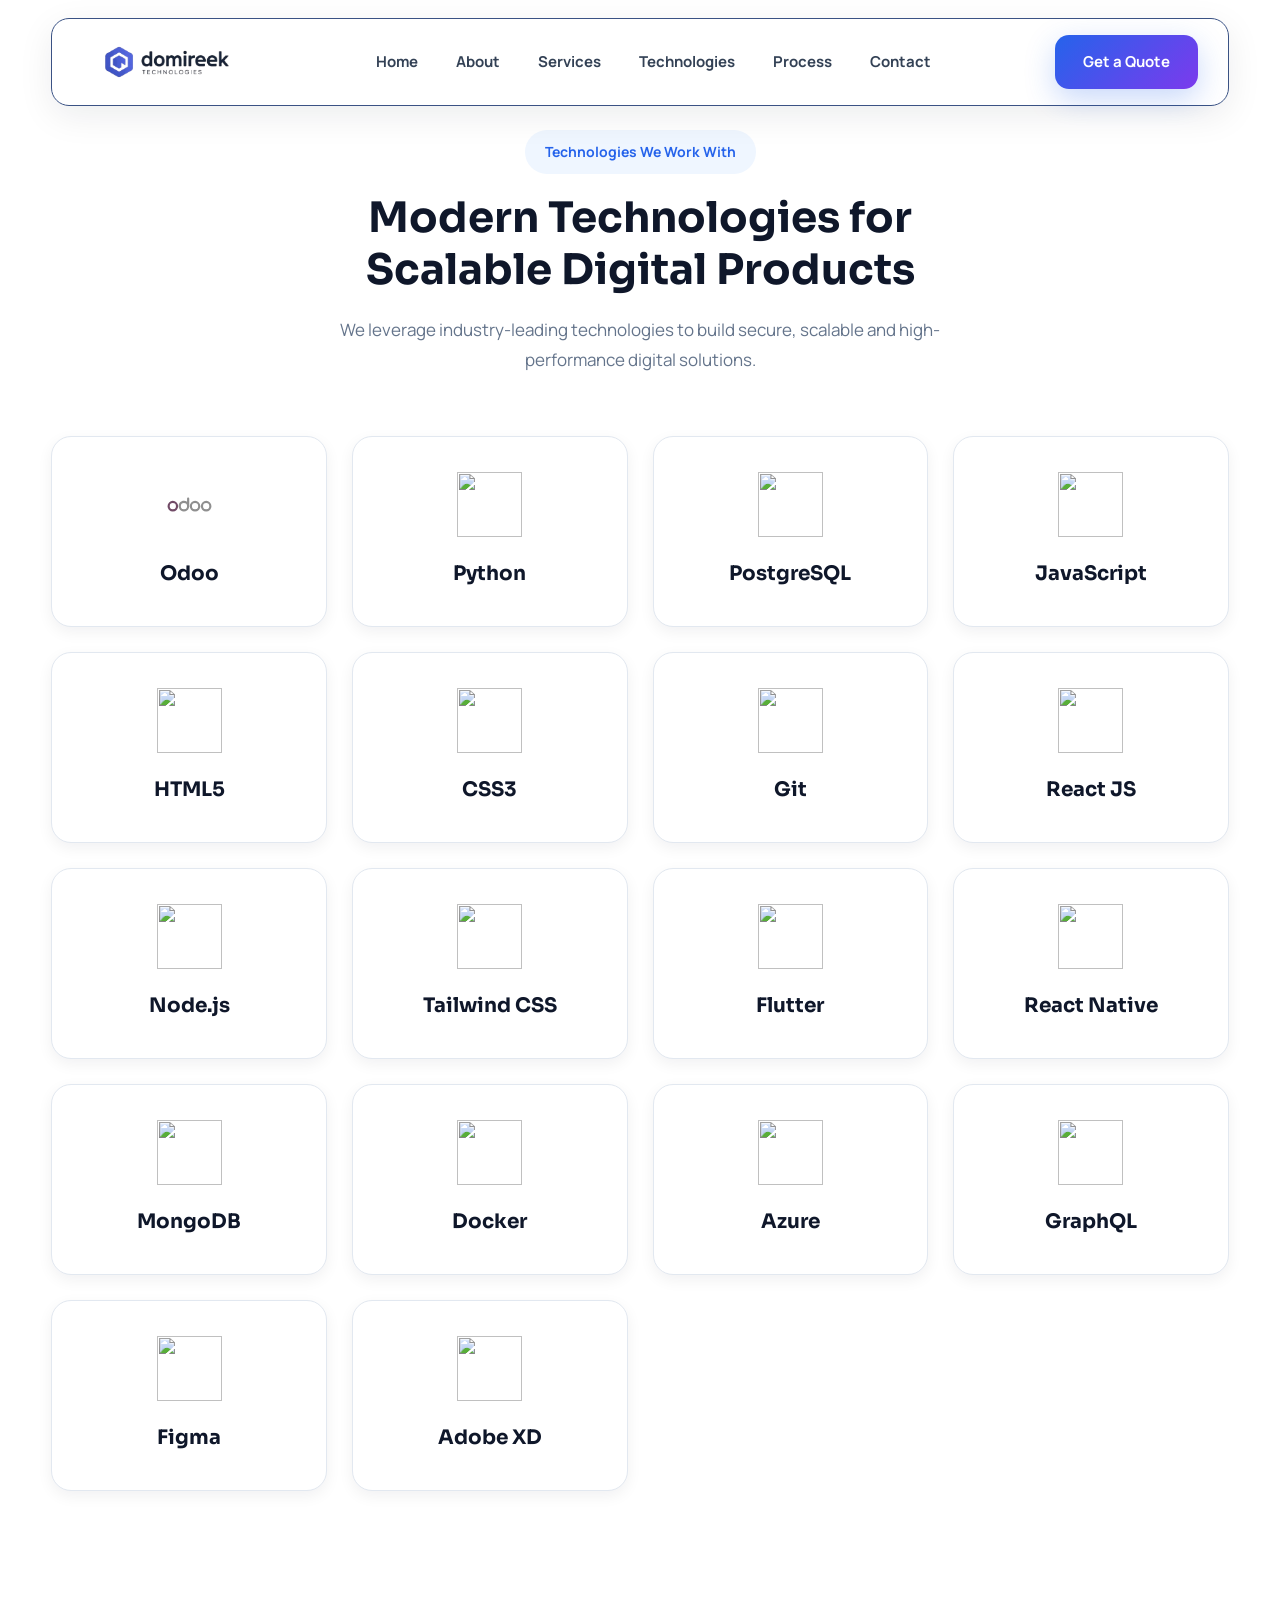
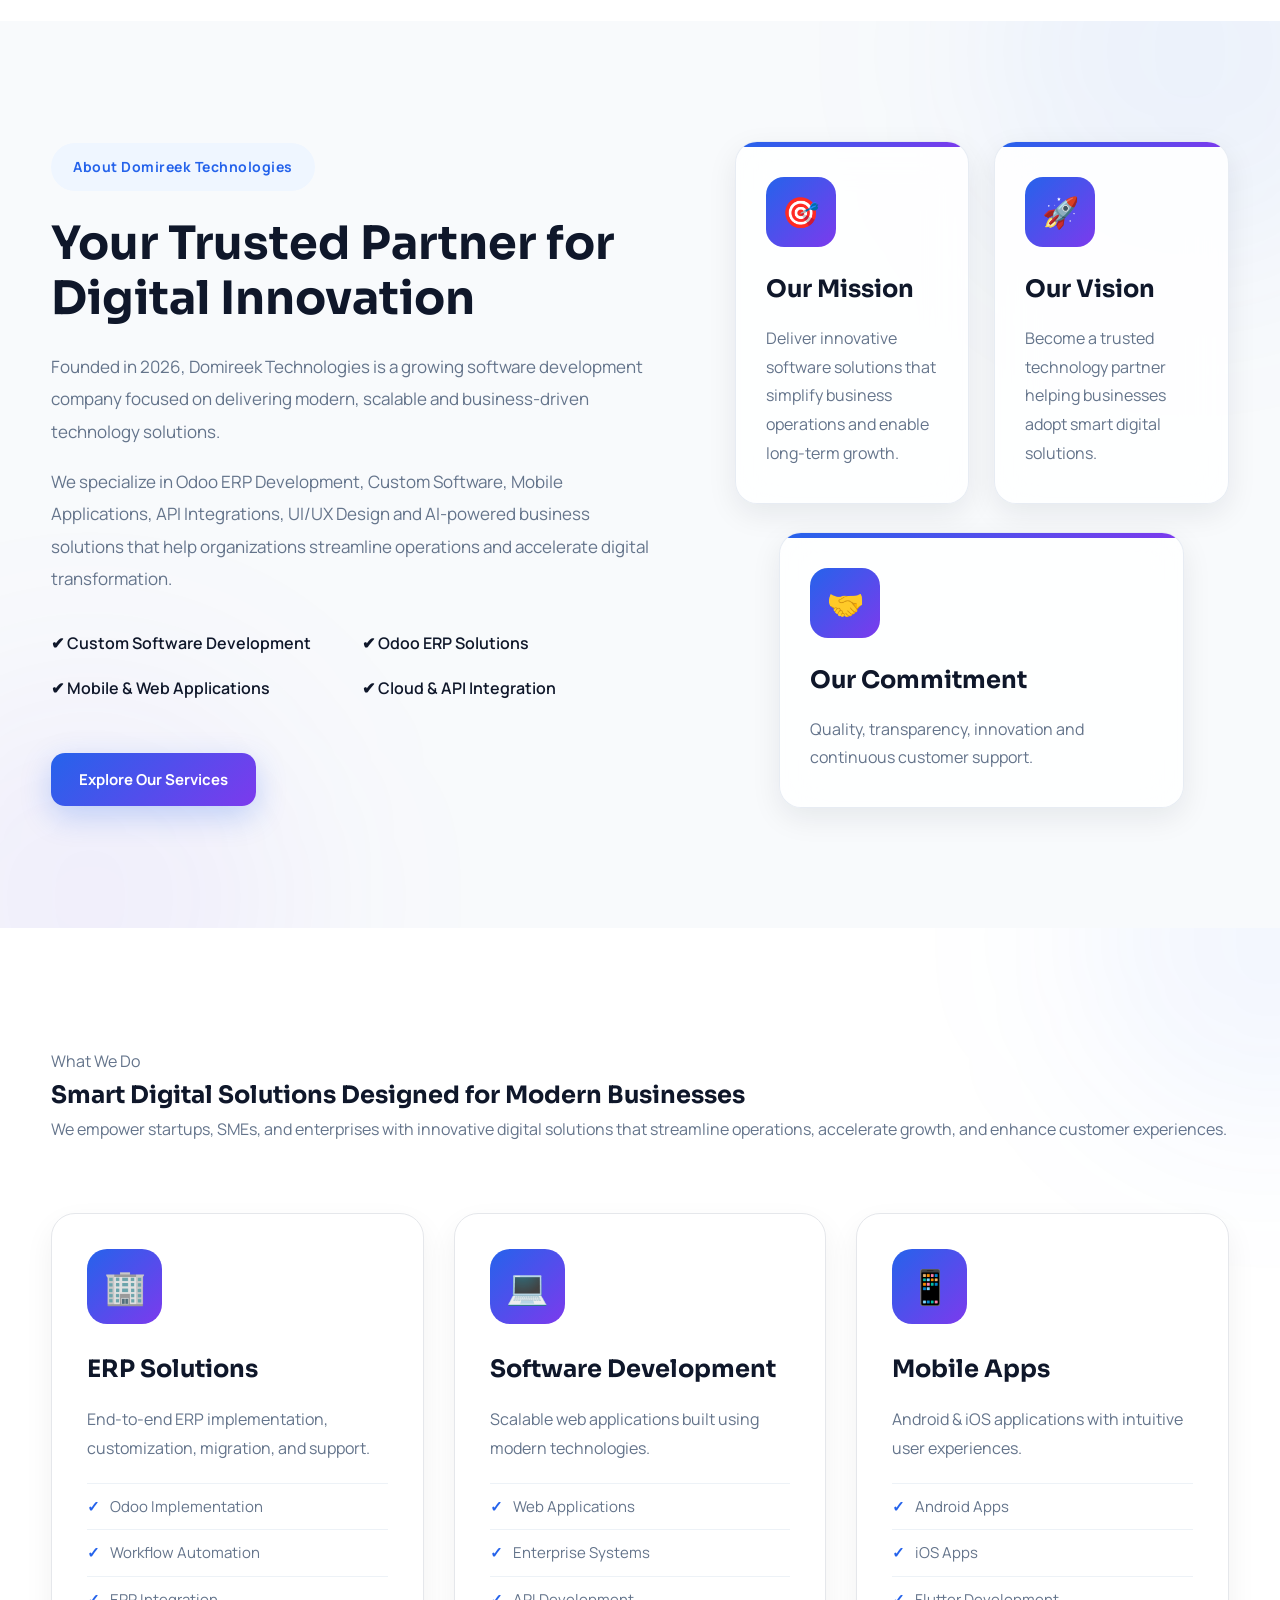
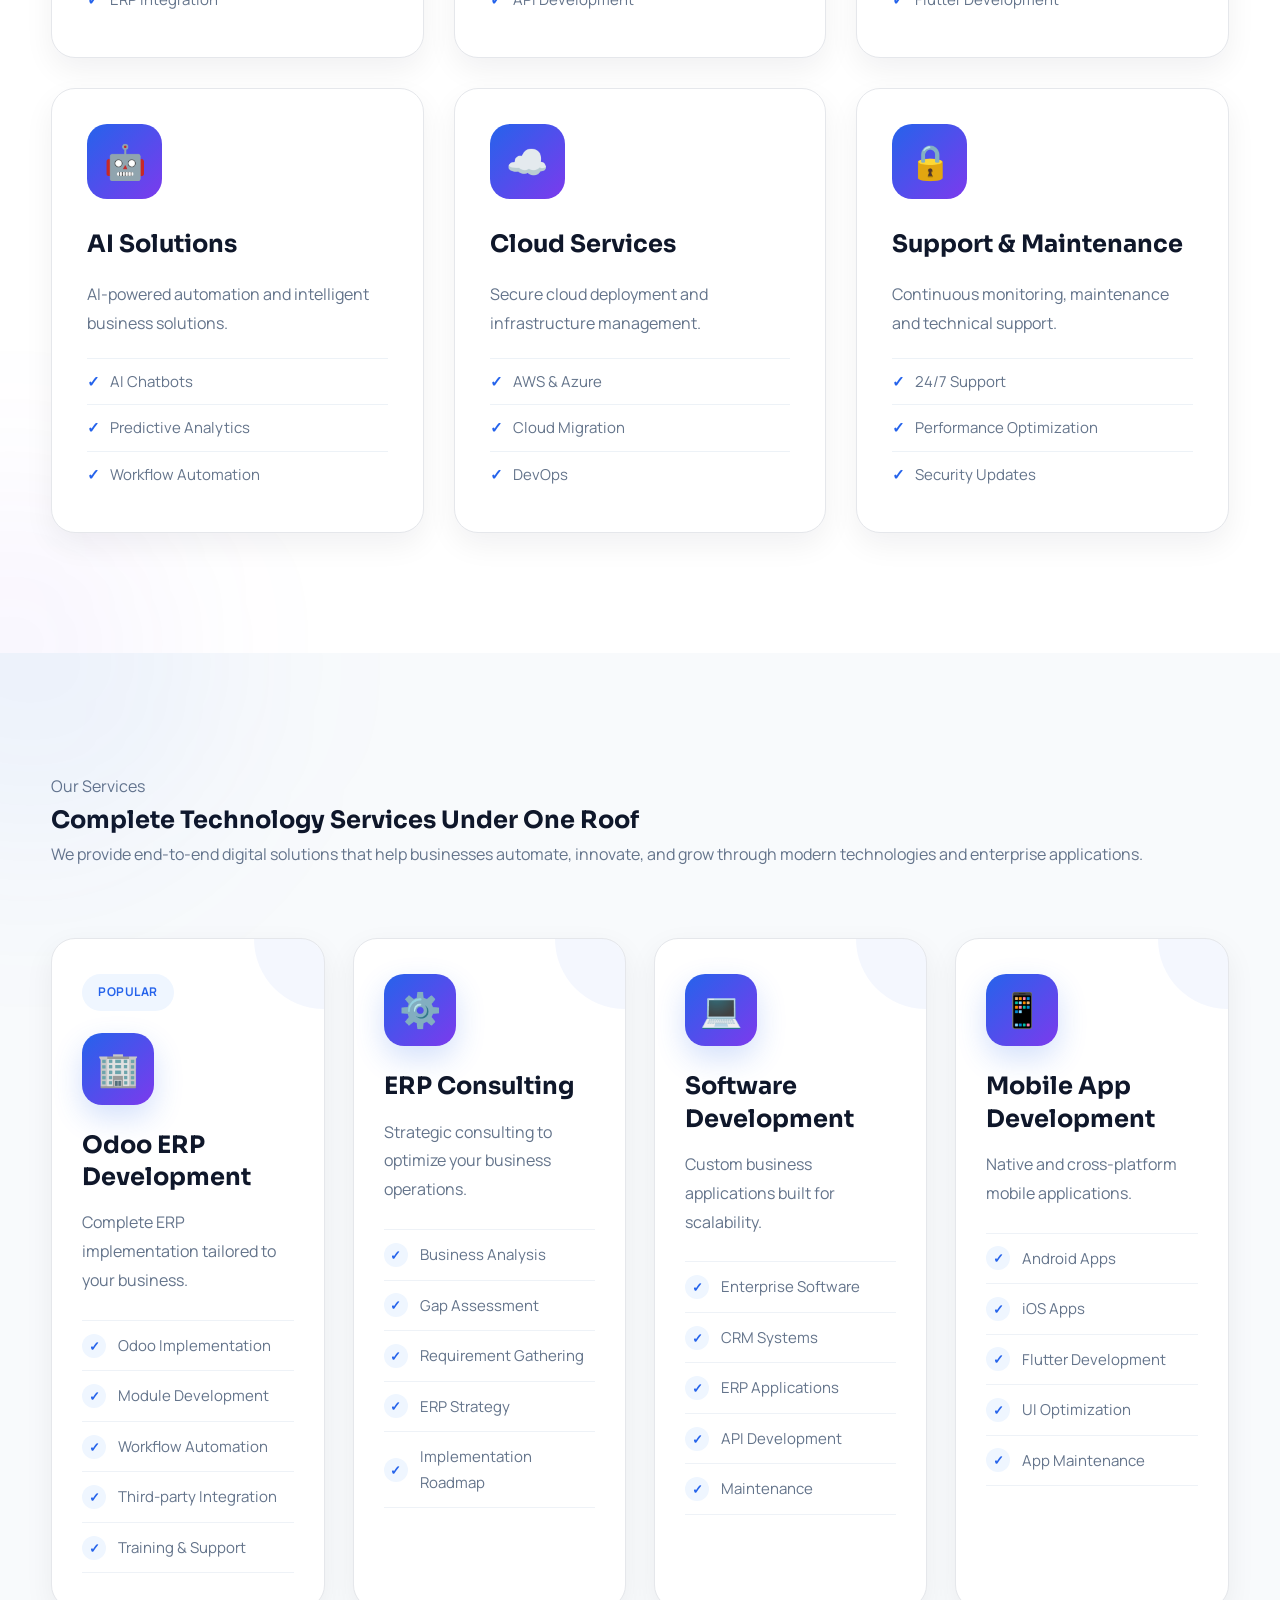
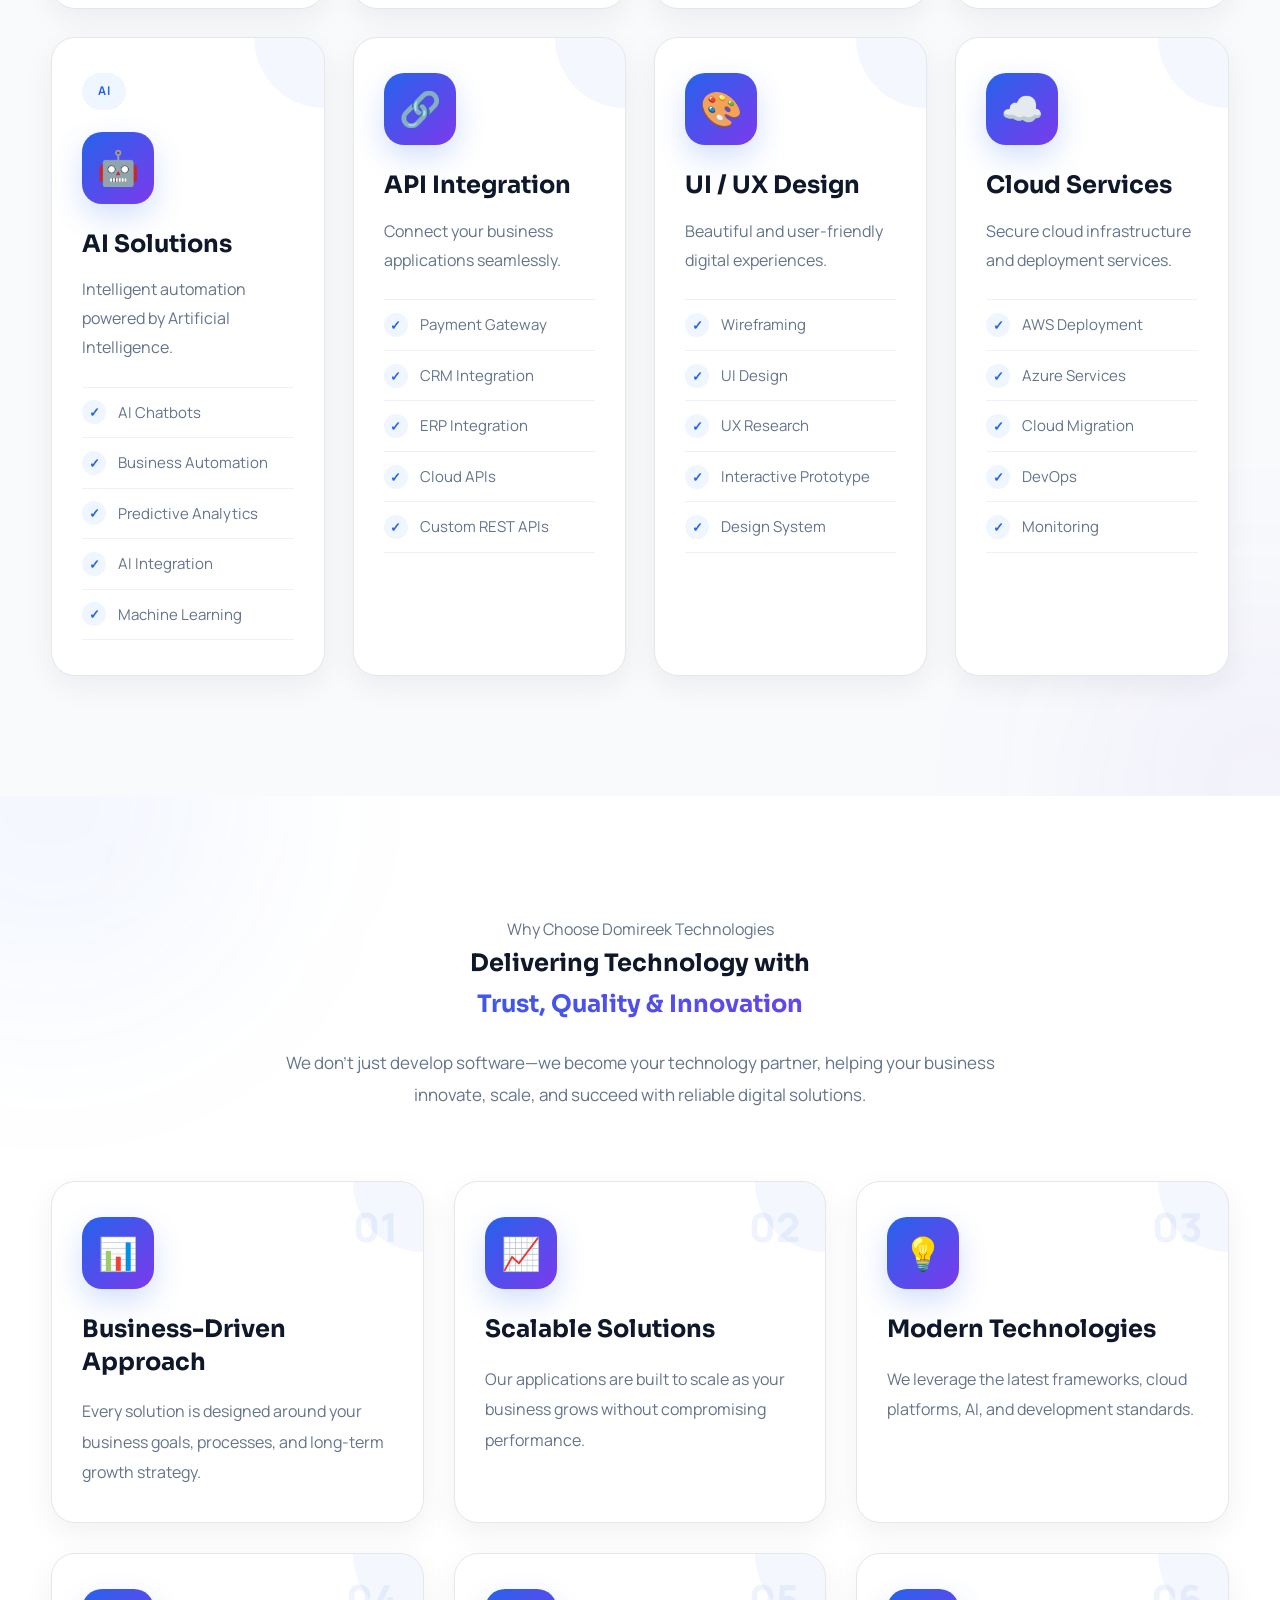
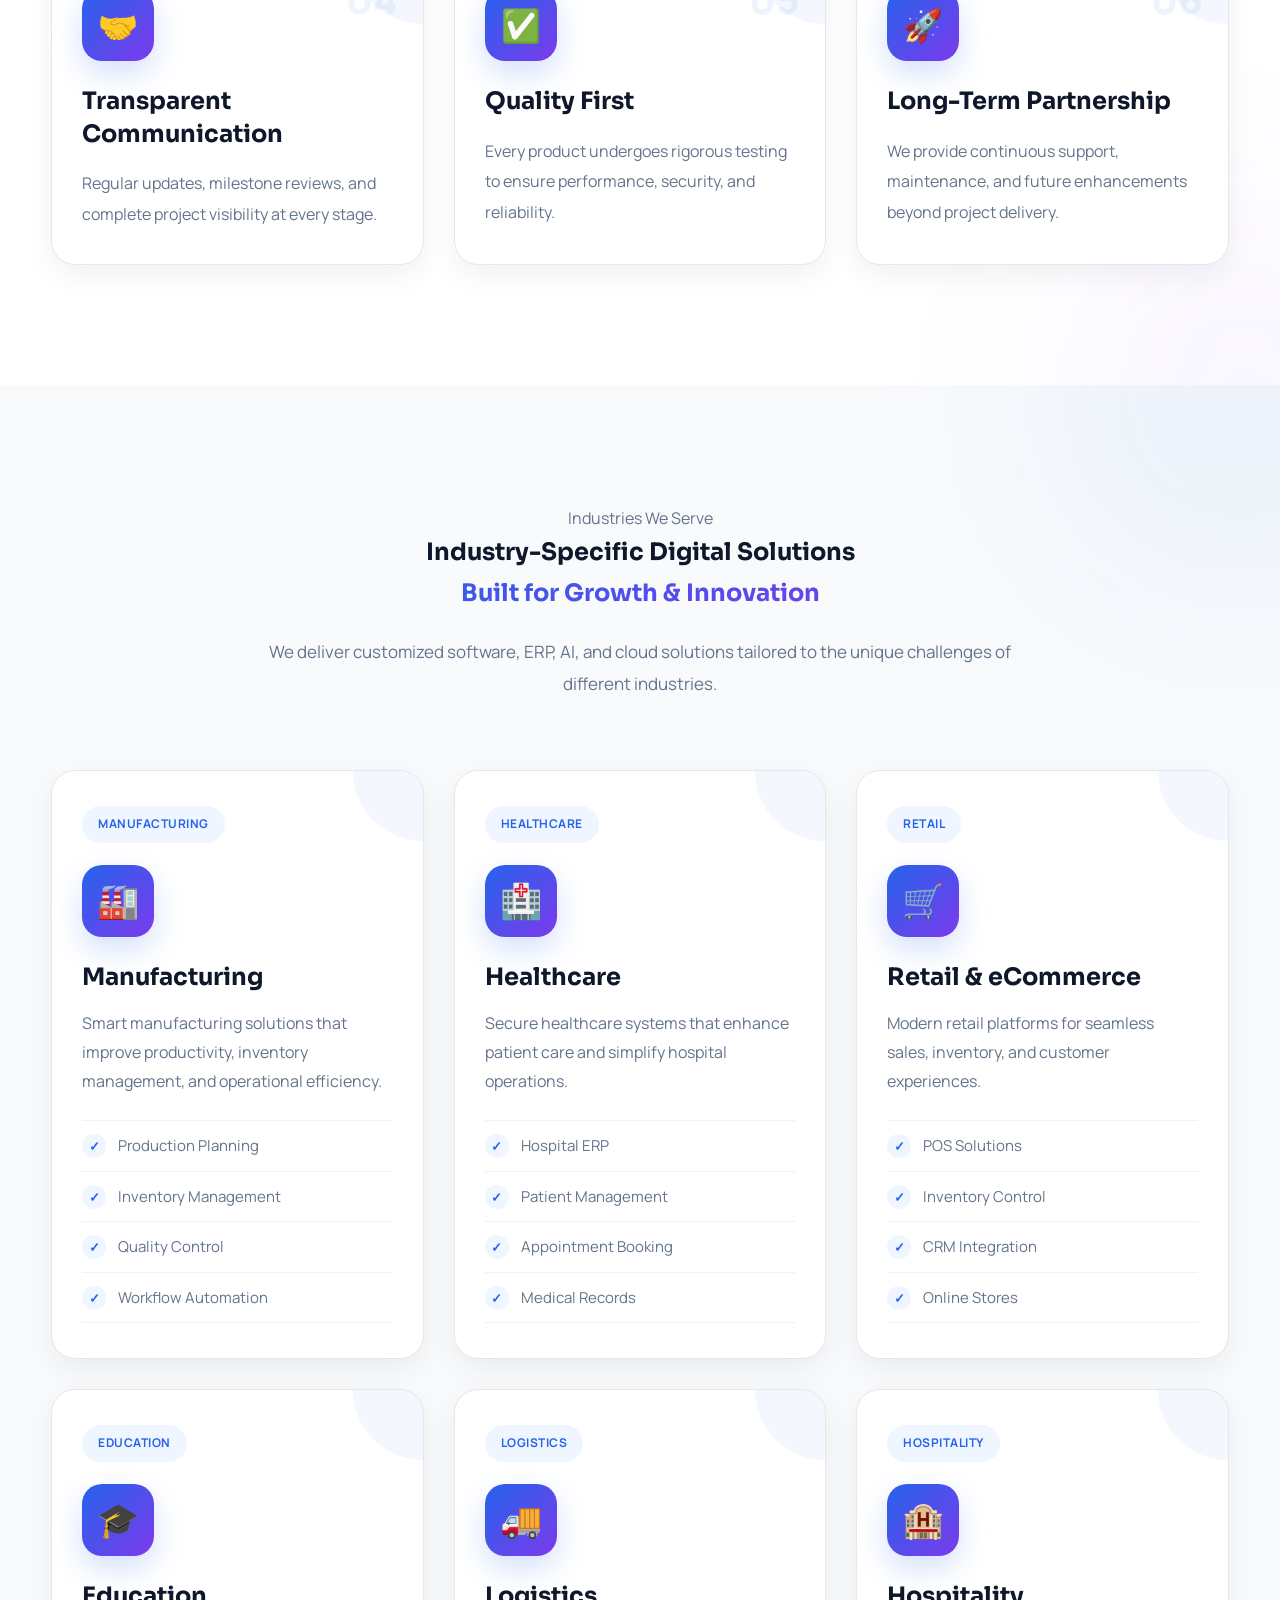
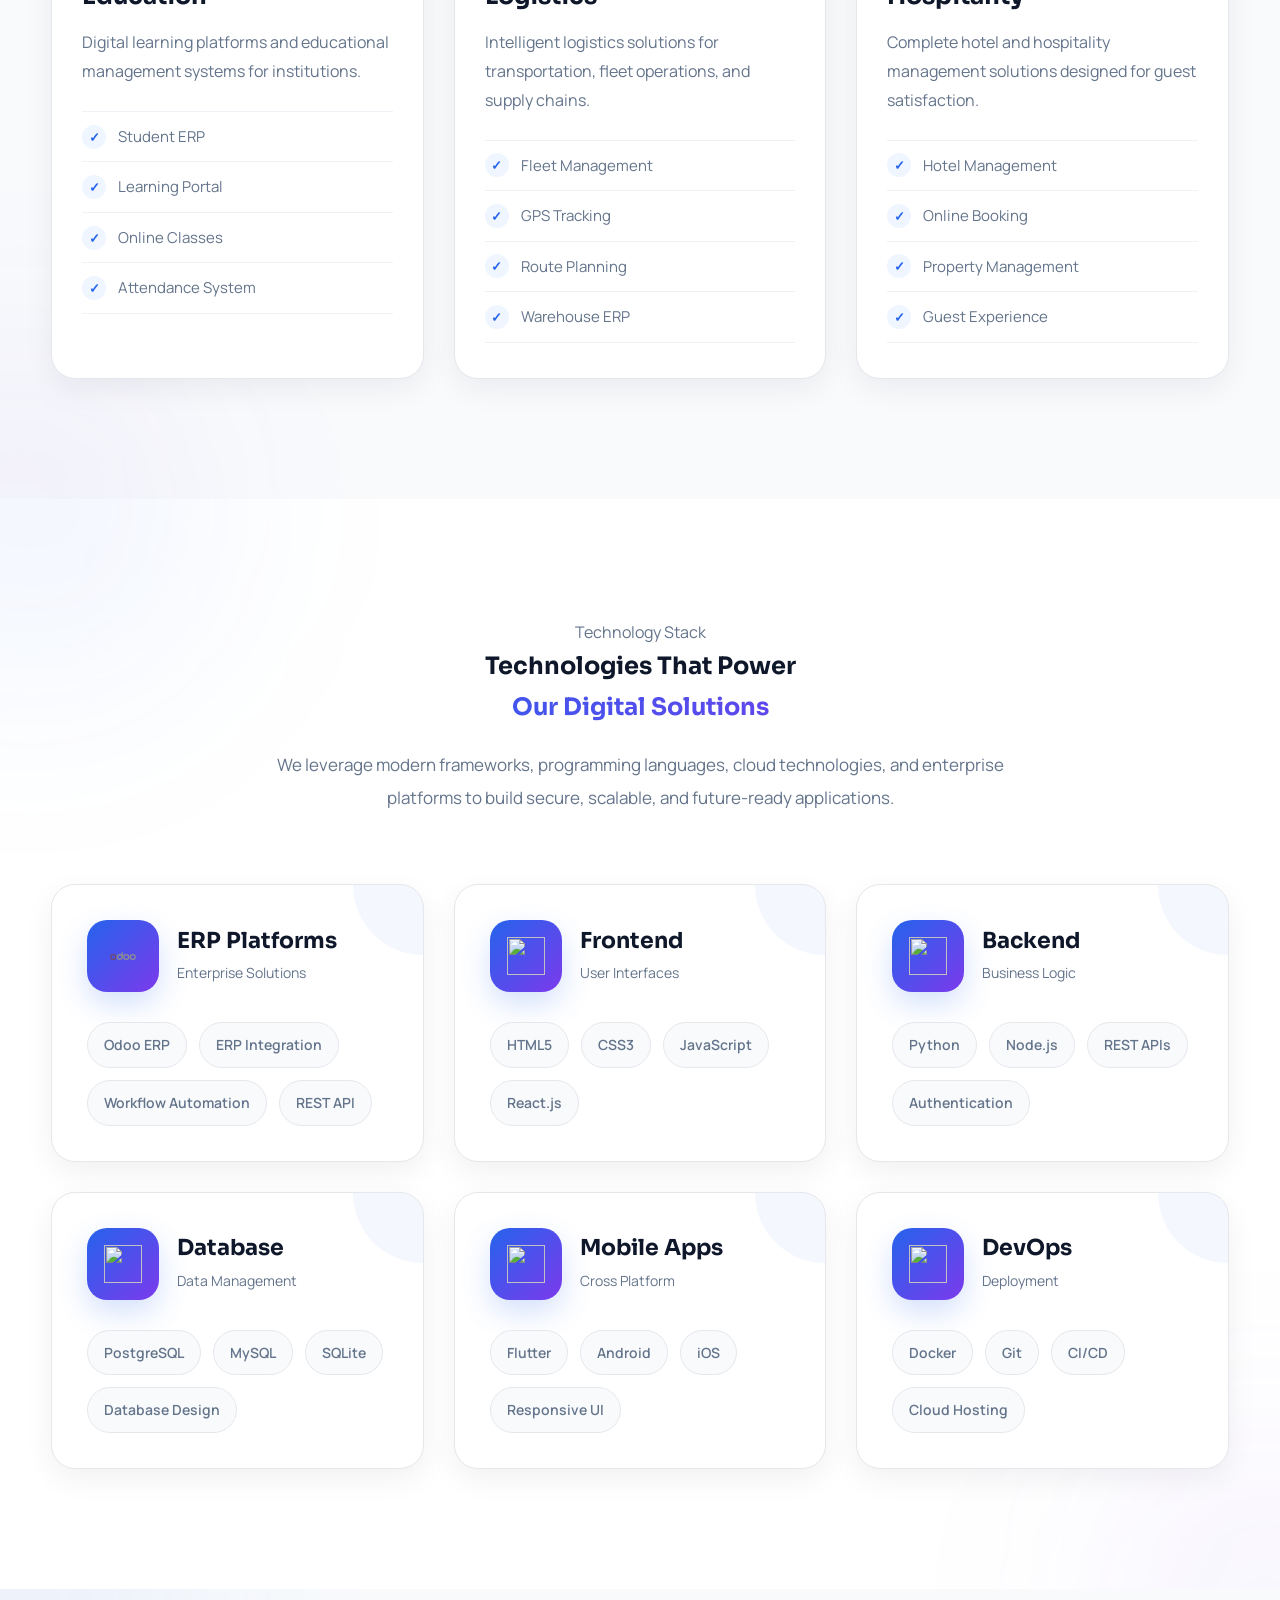
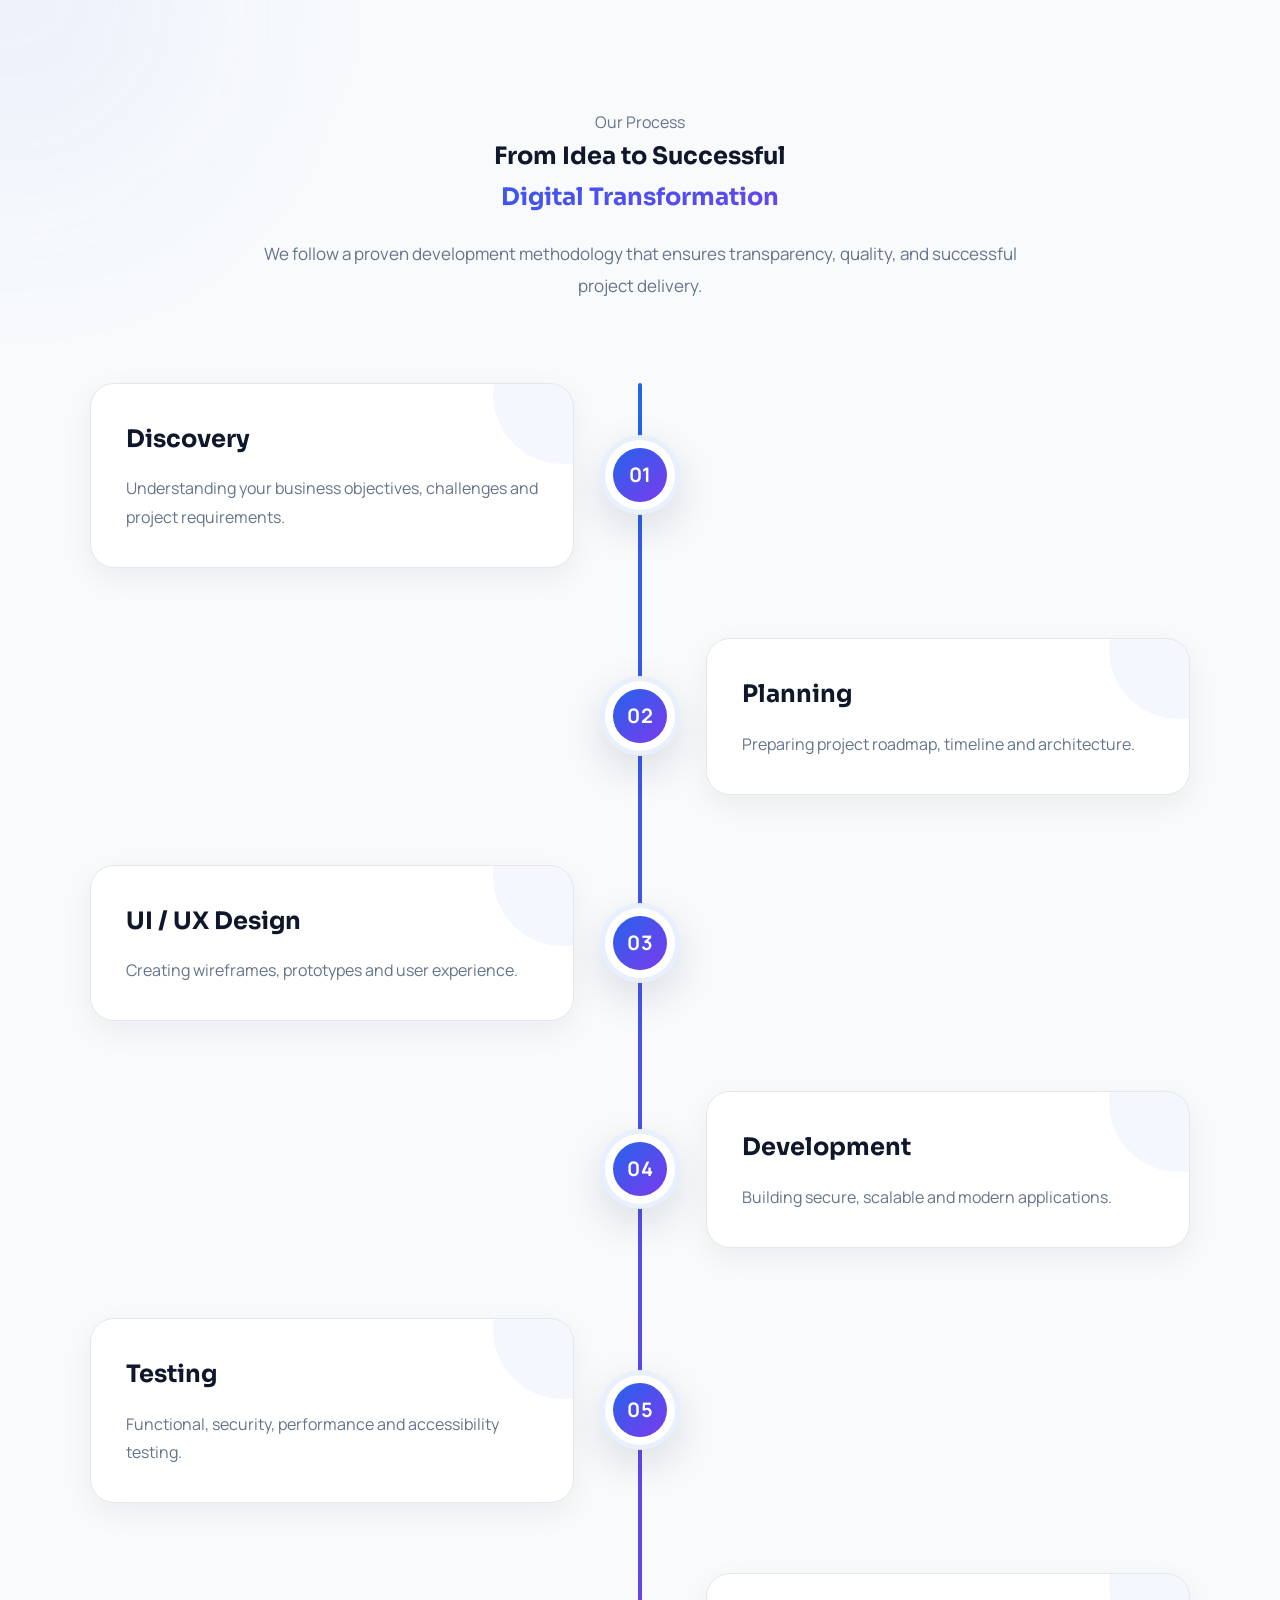
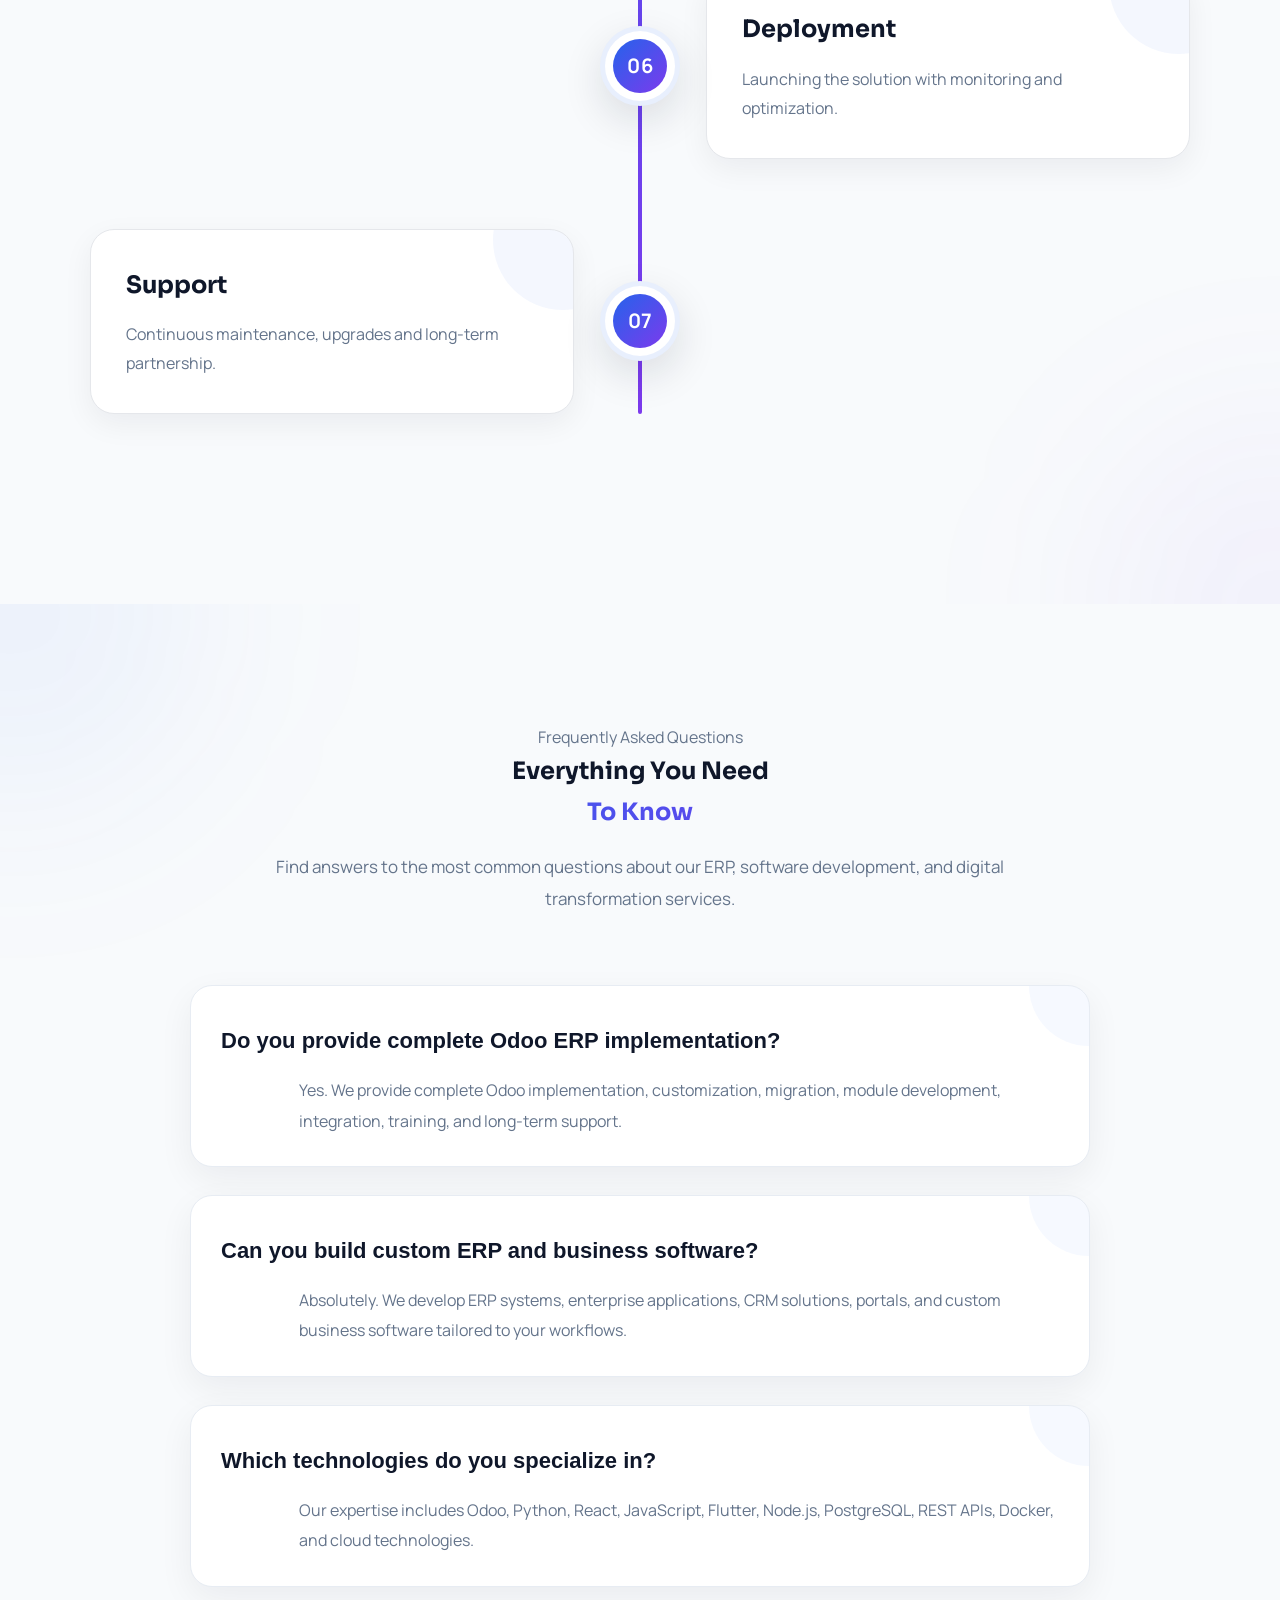
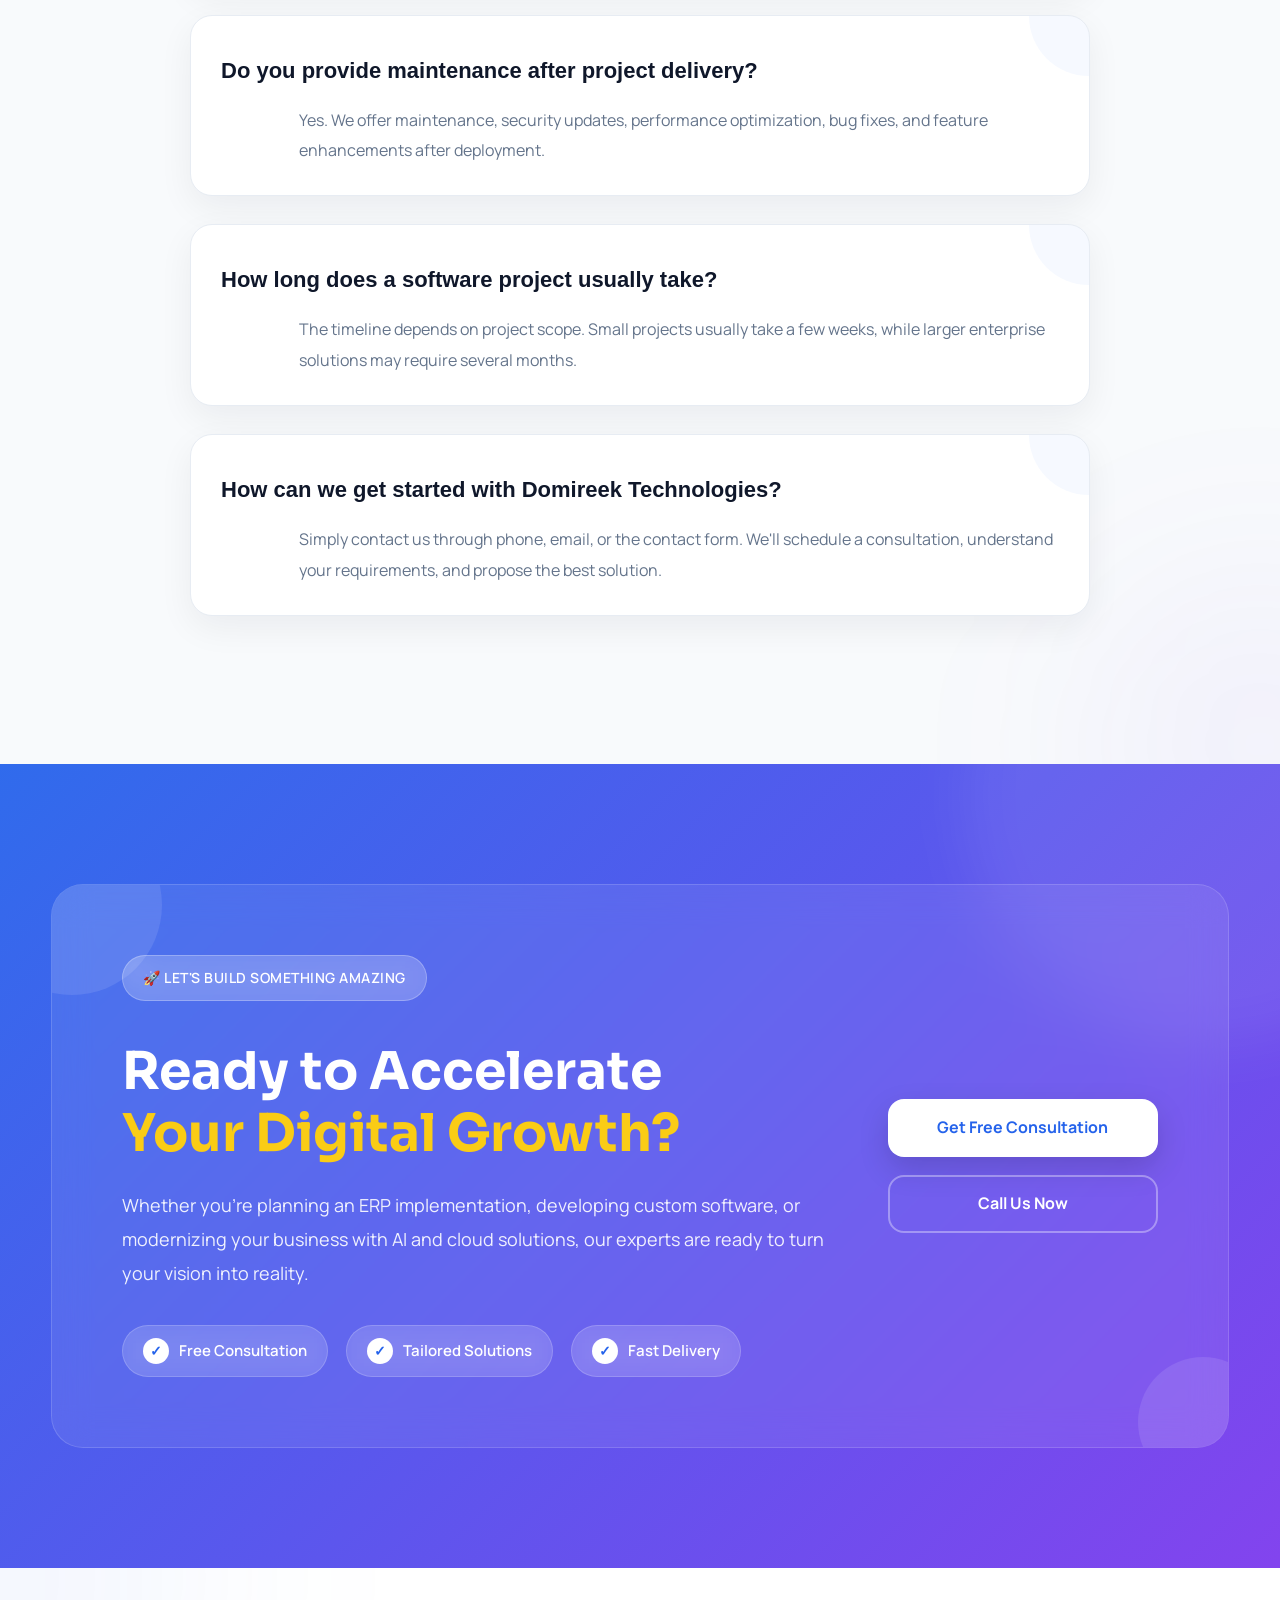
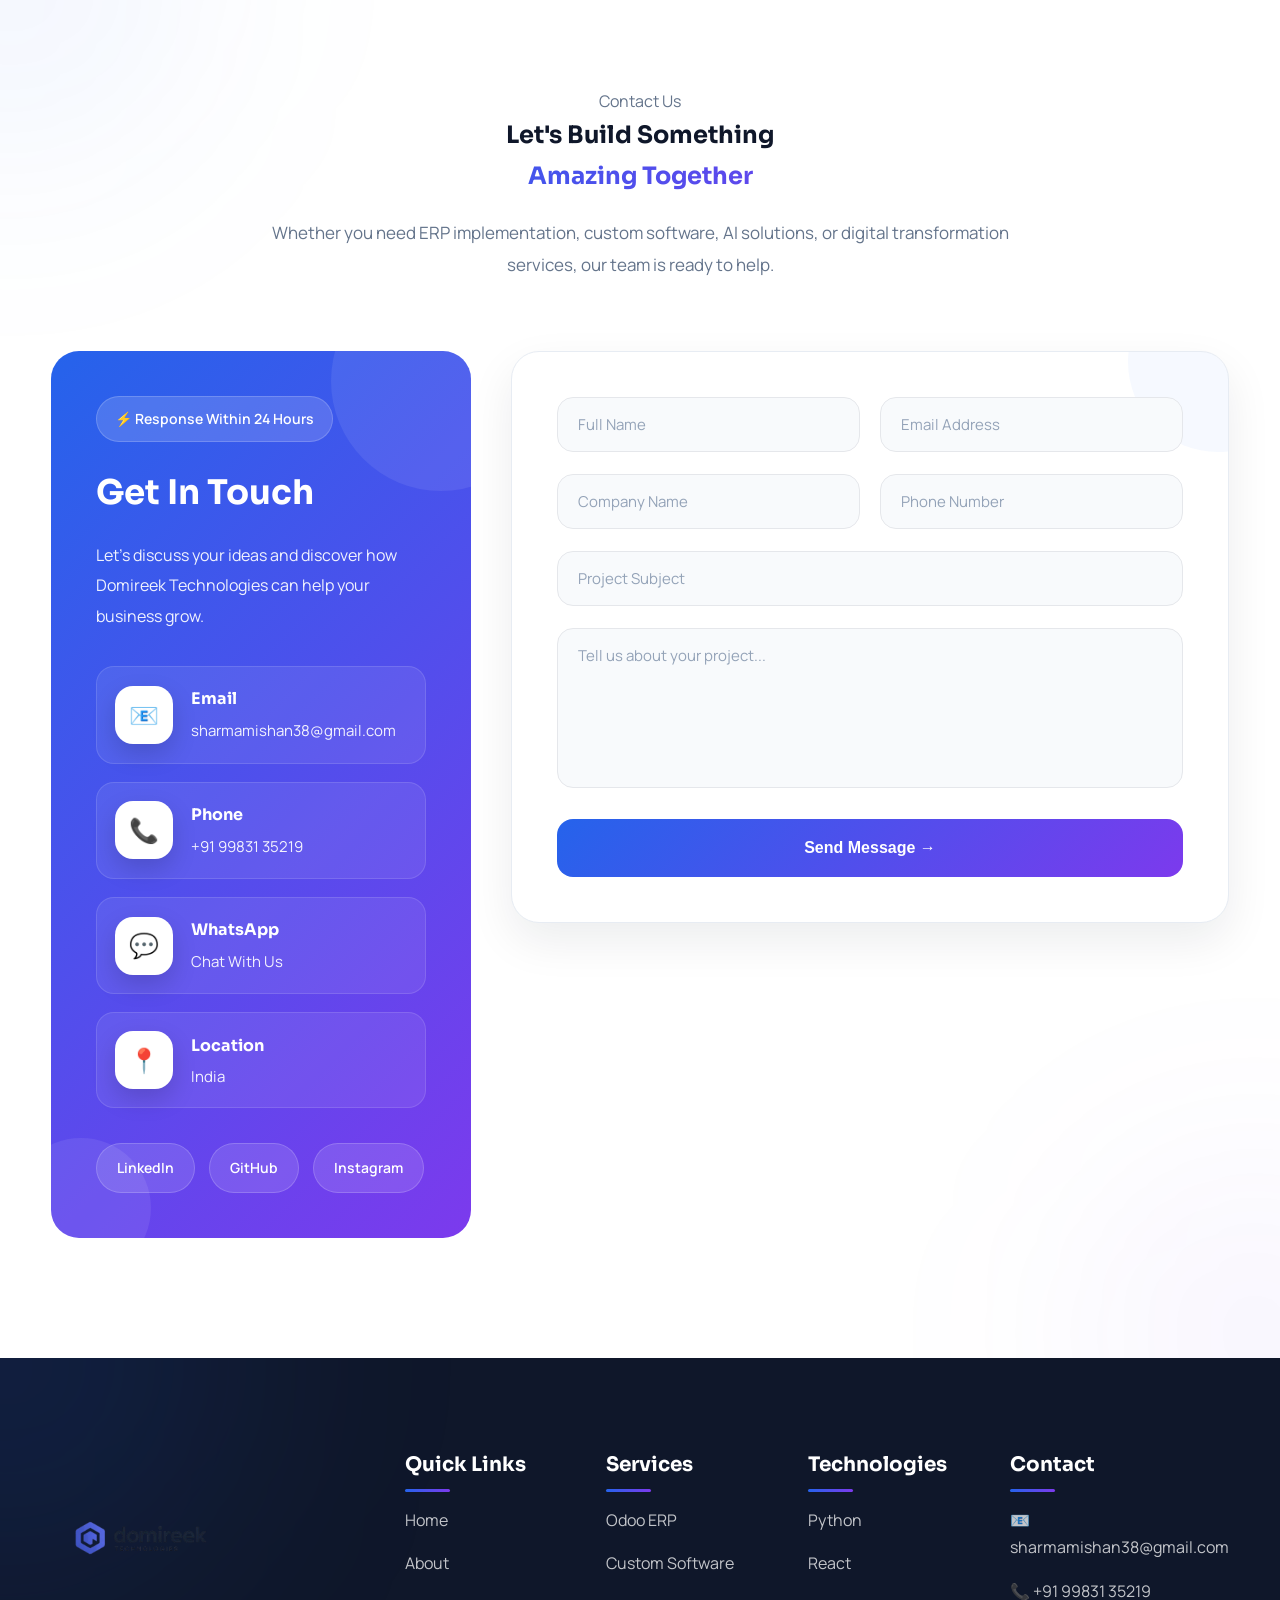
==== index.html @ 6de8148b "contact" ====
<!DOCTYPE html>
<html lang="en">

<head>
    <meta name="google-site-verification" content="Sfwz2H86d2dQ1VcdJhQ1GQUi0Bt3A1uH0pKvh_8rnxA" />
    <meta charset="UTF-8">
    <meta name="viewport" content="width=device-width, initial-scale=1.0">
    <title>Domireek Technologies | Industrial Odoo Solutions</title>
    <meta name="description"
        content="Industrial Odoo Solutions & Consulting. Expert Odoo Development by Mishan Sharma.">
    <link rel="stylesheet" href="style.css">
    <link rel="preconnect" href="https://fonts.googleapis.com">
    <link rel="preconnect" href="https://fonts.gstatic.com" crossorigin>

    <link href="https://fonts.googleapis.com/css2?family=Manrope:wght@400;500;600;700;800&family=Sora:wght@500;600;700;800&display=swap" rel="stylesheet">
    
            <link rel="stylesheet" type='text/css' href="https://cdn.jsdelivr.net/gh/devicons/devicon@latest/devicon.min.css" />
          
</head>



 <body>

    <!-- ========================= -->
    <!-- Header / Navigation -->
    <!-- ========================= -->

 <!-- =========================
        Header / Navbar
========================= -->

<header class="header">

    <div class="container">

        <nav class="navbar">

            <!-- Logo -->

            <a href="#home" class="logo">

                <img src="assets/logo.png" alt="Domireek Technologies Logo">

            </a>

            <!-- Navigation -->

            <ul class="nav-links">

                <li><a href="#home">Home</a></li>

                <li><a href="#about">About</a></li>

                <li><a href="#services">Services</a></li>

                <li><a href="#technologies">Technologies</a></li>

                <li><a href="#process">Process</a></li>

                <li><a href="#contact">Contact</a></li>

            </ul>

            <!-- Right Side -->

            <div class="nav-right">

                <a href="#contact" class="nav-btn">

                    Get a Quote

                </a>

                <!-- Mobile Menu -->

                <button class="menu-toggle" aria-label="Open Menu"  aria-expanded="false">

                    <span></span>
                    <span></span>
                    <span></span>

                </button>

            </div>

        </nav>

    </div>

</header>


    <!-- ========================= -->
    <!-- Trusted Technologies -->
    <!-- ========================= -->

  <!-- =========================
    Trusted Technologies
========================= -->

<section class="trusted-tech" id="home">

    <div class="container">

        <div class="section-heading">

            <span>Technologies We Work With</span>

            <h2>
                Modern Technologies for
                Scalable Digital Products
            </h2>

            <p>
                We leverage industry-leading technologies to build secure,
                scalable and high-performance digital solutions.
            </p>

        </div>

        <div class="tech-grid">

            <!-- Existing -->

            <div class="tech-card">
                <img src="assets/odoo_logo.svg" alt="Odoo">
                <h4>Odoo</h4>
            </div>

            <div class="tech-card">

            <img src="https://cdn.jsdelivr.net/gh/devicons/devicon@latest/icons/python/python-original.svg" />
                          <h4>Python</h4>
            </div>

            <div class="tech-card">

            <img src="https://cdn.jsdelivr.net/gh/devicons/devicon@latest/icons/postgresql/postgresql-original.svg" />
                          <h4>PostgreSQL</h4>
            </div>

            <div class="tech-card">

            <img src="https://cdn.jsdelivr.net/gh/devicons/devicon@latest/icons/javascript/javascript-original.svg" />
                          <h4>JavaScript</h4>
            </div>

            <div class="tech-card">
          
            <img src="https://cdn.jsdelivr.net/gh/devicons/devicon@latest/icons/html5/html5-plain-wordmark.svg" />
          
                <h4>HTML5</h4>
            </div>

            <div class="tech-card">

            <img src="https://cdn.jsdelivr.net/gh/devicons/devicon@latest/icons/css3/css3-plain-wordmark.svg" />
                          <h4>CSS3</h4>
            </div>


            <div class="tech-card">

            <img src="https://cdn.jsdelivr.net/gh/devicons/devicon@latest/icons/git/git-original.svg" />
                          <h4>Git</h4>
            </div>

            <!-- New -->

            <div class="tech-card">

            <img src="https://cdn.jsdelivr.net/gh/devicons/devicon@latest/icons/react/react-original.svg" />
                          <h4>React JS</h4>
            </div>

            <div class="tech-card">

            <img src="https://cdn.jsdelivr.net/gh/devicons/devicon@latest/icons/nodejs/nodejs-plain-wordmark.svg" />
                          <h4>Node.js</h4>
            </div>

            <div class="tech-card">

            <img src="https://cdn.jsdelivr.net/gh/devicons/devicon@latest/icons/tailwindcss/tailwindcss-original.svg" />
                          <h4>Tailwind CSS</h4>
            </div>

            <div class="tech-card">

            <img src="https://cdn.jsdelivr.net/gh/devicons/devicon@latest/icons/flutter/flutter-original.svg" />
                          <h4>Flutter</h4>
            </div>

            <div class="tech-card">

            <img src="https://cdn.jsdelivr.net/gh/devicons/devicon@latest/icons/reactnative/reactnative-original-wordmark.svg" />
                          <h4>React Native</h4>
            </div>

            <div class="tech-card">

            <img src="https://cdn.jsdelivr.net/gh/devicons/devicon@latest/icons/mongodb/mongodb-plain-wordmark.svg" />
                          <h4>MongoDB</h4>
            </div>

            <div class="tech-card">

            <img src="https://cdn.jsdelivr.net/gh/devicons/devicon@latest/icons/docker/docker-original.svg" />
                          <h4>Docker</h4>
            </div>

            <div class="tech-card">

            <img src="https://cdn.jsdelivr.net/gh/devicons/devicon@latest/icons/azure/azure-original-wordmark.svg" />
                          <h4>Azure</h4>
            </div>

           

            <div class="tech-card">

            <img src="https://cdn.jsdelivr.net/gh/devicons/devicon@latest/icons/graphql/graphql-plain.svg" />
                          <h4>GraphQL</h4>
            </div>

         

            <div class="tech-card">

            <img src="https://cdn.jsdelivr.net/gh/devicons/devicon@latest/icons/figma/figma-original.svg" />
                          <h4>Figma</h4>
            </div>

            <div class="tech-card">

            <img src="https://cdn.jsdelivr.net/gh/devicons/devicon@latest/icons/xd/xd-original.svg" />
                          <h4>Adobe XD</h4>
            </div>

        </div>

    </div>

</section>


    <!-- ========================= -->
    <!-- About -->
    <!-- ========================= -->

   <!-- =========================
        About Section
========================= -->

<section class="about" id="about">

    <div class="container about-container">

        <!-- Left -->

        <div class="about-left">

            <span class="section-tag">
                About Domireek Technologies
            </span>

            <h2>
                Your Trusted Partner for
                Digital Innovation
            </h2>

            <p>
                Founded in 2026, Domireek Technologies is a growing software
                development company focused on delivering modern, scalable
                and business-driven technology solutions.
            </p>

            <p>
                We specialize in Odoo ERP Development, Custom Software,
                Mobile Applications, API Integrations, UI/UX Design and
                AI-powered business solutions that help organizations
                streamline operations and accelerate digital transformation.
            </p>

            <ul class="about-list">

                <li>✔ Custom Software Development</li>

                <li>✔ Odoo ERP Solutions</li>

                <li>✔ Mobile & Web Applications</li>

                <li>✔ Cloud & API Integration</li>

            </ul>

            <a href="#services" class="about-btn">

                Explore Our Services

            </a>

        </div>

        <!-- Right -->

        <div class="about-right">

    <div class="top-cards">

        <div class="info-card">

            <div class="info-icon">🎯</div>

            <h3>Our Mission</h3>

            <p>
                Deliver innovative software solutions that simplify
                business operations and enable long-term growth.
            </p>

        </div>

        <div class="info-card">

            <div class="info-icon">🚀</div>

            <h3>Our Vision</h3>

            <p>
                Become a trusted technology partner helping businesses
                adopt smart digital solutions.
            </p>

        </div>

    </div>

    <div class="bottom-card">

        <div class="info-card">

            <div class="info-icon">🤝</div>

            <h3>Our Commitment</h3>

            <p>
                Quality, transparency, innovation and continuous
                customer support.
            </p>

        </div>

    </div>

</div>

    </div>

</section>
<!-- ======================================== -->
<!-- What We Do -->
<!-- ======================================== -->

<section class="what-we-do">

    <div class="container">

        <div class="section-header">

            <span class="section-subtitle">
                What We Do
            </span>

            <h2>
                Smart Digital Solutions
                <span>Designed for Modern Businesses</span>
            </h2>

            <p>
                We empower startups, SMEs, and enterprises with innovative
                digital solutions that streamline operations, accelerate growth,
                and enhance customer experiences.
            </p>

        </div>

        <div class="what-grid">

            <div class="what-card">

                <div class="card-icon">
                    🏢
                </div>

                <h3>ERP Solutions</h3>

                <p>
                    End-to-end ERP implementation, customization,
                    migration, and support.
                </p>

                <ul>
                    <li>Odoo Implementation</li>
                    <li>Workflow Automation</li>
                    <li>ERP Integration</li>
                </ul>

            </div>

            <div class="what-card">

                <div class="card-icon">
                    💻
                </div>

                <h3>Software Development</h3>

                <p>
                    Scalable web applications built using modern
                    technologies.
                </p>

                <ul>
                    <li>Web Applications</li>
                    <li>Enterprise Systems</li>
                    <li>API Development</li>
                </ul>

            </div>

            <div class="what-card">

                <div class="card-icon">
                    📱
                </div>

                <h3>Mobile Apps</h3>

                <p>
                    Android & iOS applications with intuitive
                    user experiences.
                </p>

                <ul>
                    <li>Android Apps</li>
                    <li>iOS Apps</li>
                    <li>Flutter Development</li>
                </ul>

            </div>

            <div class="what-card">

                <div class="card-icon">
                    🤖
                </div>

                <h3>AI Solutions</h3>

                <p>
                    AI-powered automation and intelligent
                    business solutions.
                </p>

                <ul>
                    <li>AI Chatbots</li>
                    <li>Predictive Analytics</li>
                    <li>Workflow Automation</li>
                </ul>

            </div>

            <div class="what-card">

                <div class="card-icon">
                    ☁️
                </div>

                <h3>Cloud Services</h3>

                <p>
                    Secure cloud deployment and infrastructure
                    management.
                </p>

                <ul>
                    <li>AWS & Azure</li>
                    <li>Cloud Migration</li>
                    <li>DevOps</li>
                </ul>

            </div>

            <div class="what-card">

                <div class="card-icon">
                    🔒
                </div>

                <h3>Support & Maintenance</h3>

                <p>
                    Continuous monitoring, maintenance and
                    technical support.
                </p>

                <ul>
                    <li>24/7 Support</li>
                    <li>Performance Optimization</li>
                    <li>Security Updates</li>
                </ul>

            </div>

        </div>

    </div>

</section>



<!-- ======================================== -->
<!-- Our Services -->
<!-- ======================================== -->

<section class="services" id="services">

    <div class="container">

        <div class="section-header">

            <span class="section-subtitle">
                Our Services
            </span>

            <h2>
                Complete Technology Services
                <span>Under One Roof</span>
            </h2>

            <p>
                We provide end-to-end digital solutions that help businesses automate,
                innovate, and grow through modern technologies and enterprise applications.
            </p>

        </div>

        <div class="services-grid">

            <!-- 1 -->

            <div class="service-card">

                <span class="service-badge">Popular</span>

                <div class="service-icon">🏢</div>

                <h3>Odoo ERP Development</h3>

                <p>
                    Complete ERP implementation tailored to your business.
                </p>

                <ul>
                    <li>Odoo Implementation</li>
                    <li>Module Development</li>
                    <li>Workflow Automation</li>
                    <li>Third-party Integration</li>
                    <li>Training & Support</li>
                </ul>

            </div>

            <!-- 2 -->

            <div class="service-card">

                <div class="service-icon">⚙️</div>

                <h3>ERP Consulting</h3>

                <p>
                    Strategic consulting to optimize your business operations.
                </p>

                <ul>
                    <li>Business Analysis</li>
                    <li>Gap Assessment</li>
                    <li>Requirement Gathering</li>
                    <li>ERP Strategy</li>
                    <li>Implementation Roadmap</li>
                </ul>

            </div>

            <!-- 3 -->

            <div class="service-card">

                <div class="service-icon">💻</div>

                <h3>Software Development</h3>

                <p>
                    Custom business applications built for scalability.
                </p>

                <ul>
                    <li>Enterprise Software</li>
                    <li>CRM Systems</li>
                    <li>ERP Applications</li>
                    <li>API Development</li>
                    <li>Maintenance</li>
                </ul>

            </div>

            <!-- 4 -->

            <div class="service-card">

                <div class="service-icon">📱</div>

                <h3>Mobile App Development</h3>

                <p>
                    Native and cross-platform mobile applications.
                </p>

                <ul>
                    <li>Android Apps</li>
                    <li>iOS Apps</li>
                    <li>Flutter Development</li>
                    <li>UI Optimization</li>
                    <li>App Maintenance</li>
                </ul>

            </div>

            <!-- 5 -->

            <div class="service-card">

                <span class="service-badge">AI</span>

                <div class="service-icon">🤖</div>

                <h3>AI Solutions</h3>

                <p>
                    Intelligent automation powered by Artificial Intelligence.
                </p>

                <ul>
                    <li>AI Chatbots</li>
                    <li>Business Automation</li>
                    <li>Predictive Analytics</li>
                    <li>AI Integration</li>
                    <li>Machine Learning</li>
                </ul>

            </div>

            <!-- 6 -->

            <div class="service-card">

                <div class="service-icon">🔗</div>

                <h3>API Integration</h3>

                <p>
                    Connect your business applications seamlessly.
                </p>

                <ul>
                    <li>Payment Gateway</li>
                    <li>CRM Integration</li>
                    <li>ERP Integration</li>
                    <li>Cloud APIs</li>
                    <li>Custom REST APIs</li>
                </ul>

            </div>

            <!-- 7 -->

            <div class="service-card">

                <div class="service-icon">🎨</div>

                <h3>UI / UX Design</h3>

                <p>
                    Beautiful and user-friendly digital experiences.
                </p>

                <ul>
                    <li>Wireframing</li>
                    <li>UI Design</li>
                    <li>UX Research</li>
                    <li>Interactive Prototype</li>
                    <li>Design System</li>
                </ul>

            </div>

            <!-- 8 -->

            <div class="service-card">

                <div class="service-icon">☁️</div>

                <h3>Cloud Services</h3>

                <p>
                    Secure cloud infrastructure and deployment services.
                </p>

                <ul>
                    <li>AWS Deployment</li>
                    <li>Azure Services</li>
                    <li>Cloud Migration</li>
                    <li>DevOps</li>
                    <li>Monitoring</li>
                </ul>

            </div>

        </div>

    </div>

</section>



<!-- ======================================== -->
<!-- Why Choose Us -->
<!-- ======================================== -->

<section class="why-us" id="why-us">

    <div class="container">

        <div class="section-header">

            <span class="section-subtitle">
                Why Choose Domireek Technologies
            </span>

            <h2>
                Delivering Technology with
                <span>Trust, Quality & Innovation</span>
            </h2>

            <p>
                We don't just develop software—we become your technology partner,
                helping your business innovate, scale, and succeed with reliable
                digital solutions.
            </p>

        </div>

        <div class="choose-grid">

            <!-- 1 -->

            <div class="choose-card">

                <div class="choose-number">01</div>

                <div class="choose-icon">📊</div>

                <h3>Business-Driven Approach</h3>

                <p>
                    Every solution is designed around your business goals,
                    processes, and long-term growth strategy.
                </p>

            </div>

            <!-- 2 -->

            <div class="choose-card">

                <div class="choose-number">02</div>

                <div class="choose-icon">📈</div>

                <h3>Scalable Solutions</h3>

                <p>
                    Our applications are built to scale as your business grows
                    without compromising performance.
                </p>

            </div>

            <!-- 3 -->

            <div class="choose-card">

                <div class="choose-number">03</div>

                <div class="choose-icon">💡</div>

                <h3>Modern Technologies</h3>

                <p>
                    We leverage the latest frameworks, cloud platforms, AI,
                    and development standards.
                </p>

            </div>

            <!-- 4 -->

            <div class="choose-card">

                <div class="choose-number">04</div>

                <div class="choose-icon">🤝</div>

                <h3>Transparent Communication</h3>

                <p>
                    Regular updates, milestone reviews, and complete project
                    visibility at every stage.
                </p>

            </div>

            <!-- 5 -->

            <div class="choose-card">

                <div class="choose-number">05</div>

                <div class="choose-icon">✅</div>

                <h3>Quality First</h3>

                <p>
                    Every product undergoes rigorous testing to ensure
                    performance, security, and reliability.
                </p>

            </div>

            <!-- 6 -->

            <div class="choose-card">

                <div class="choose-number">06</div>

                <div class="choose-icon">🚀</div>

                <h3>Long-Term Partnership</h3>

                <p>
                    We provide continuous support, maintenance, and future
                    enhancements beyond project delivery.
                </p>

            </div>

        </div>

    </div>

</section>
<!-- ======================================== -->
<!-- Industries We Serve -->
<!-- ======================================== -->

<section class="industries" id="industries">

    <div class="container">

        <div class="section-header">

            <span class="section-subtitle">
                Industries We Serve
            </span>

            <h2>
                Industry-Specific Digital Solutions
                <span>Built for Growth & Innovation</span>
            </h2>

            <p>
                We deliver customized software, ERP, AI, and cloud solutions
                tailored to the unique challenges of different industries.
            </p>

        </div>

        <div class="industries-grid">

            <!-- Manufacturing -->

            <article class="industry-card">

                <span class="industry-badge">Manufacturing</span>

                <div class="industry-icon">🏭</div>

                <h3>Manufacturing</h3>

                <p>
                    Smart manufacturing solutions that improve productivity,
                    inventory management, and operational efficiency.
                </p>

                <ul>
                    <li>Production Planning</li>
                    <li>Inventory Management</li>
                    <li>Quality Control</li>
                    <li>Workflow Automation</li>
                </ul>

            </article>

            <!-- Healthcare -->

            <article class="industry-card">

                <span class="industry-badge">Healthcare</span>

                <div class="industry-icon">🏥</div>

                <h3>Healthcare</h3>

                <p>
                    Secure healthcare systems that enhance patient care and
                    simplify hospital operations.
                </p>

                <ul>
                    <li>Hospital ERP</li>
                    <li>Patient Management</li>
                    <li>Appointment Booking</li>
                    <li>Medical Records</li>
                </ul>

            </article>

            <!-- Retail -->

            <article class="industry-card">

                <span class="industry-badge">Retail</span>

                <div class="industry-icon">🛒</div>

                <h3>Retail & eCommerce</h3>

                <p>
                    Modern retail platforms for seamless sales, inventory,
                    and customer experiences.
                </p>

                <ul>
                    <li>POS Solutions</li>
                    <li>Inventory Control</li>
                    <li>CRM Integration</li>
                    <li>Online Stores</li>
                </ul>

            </article>

            <!-- Education -->

            <article class="industry-card">

                <span class="industry-badge">Education</span>

                <div class="industry-icon">🎓</div>

                <h3>Education</h3>

                <p>
                    Digital learning platforms and educational management
                    systems for institutions.
                </p>

                <ul>
                    <li>Student ERP</li>
                    <li>Learning Portal</li>
                    <li>Online Classes</li>
                    <li>Attendance System</li>
                </ul>

            </article>

            <!-- Logistics -->

            <article class="industry-card">

                <span class="industry-badge">Logistics</span>

                <div class="industry-icon">🚚</div>

                <h3>Logistics</h3>

                <p>
                    Intelligent logistics solutions for transportation,
                    fleet operations, and supply chains.
                </p>

                <ul>
                    <li>Fleet Management</li>
                    <li>GPS Tracking</li>
                    <li>Route Planning</li>
                    <li>Warehouse ERP</li>
                </ul>

            </article>

            <!-- Hospitality -->

            <article class="industry-card">

                <span class="industry-badge">Hospitality</span>

                <div class="industry-icon">🏨</div>

                <h3>Hospitality</h3>

                <p>
                    Complete hotel and hospitality management solutions
                    designed for guest satisfaction.
                </p>

                <ul>
                    <li>Hotel Management</li>
                    <li>Online Booking</li>
                    <li>Property Management</li>
                    <li>Guest Experience</li>
                </ul>

            </article>

        </div>

    </div>

</section>

<!-- ======================================== -->
<!-- Technologies -->
<!-- ======================================== -->


<section class="technologies" id="technologies">

    <div class="container">

        <div class="section-header">

            <span class="section-subtitle">
                Technology Stack
            </span>

            <h2>
                Technologies That Power
                <span>Our Digital Solutions</span>
            </h2>

            <p>
                We leverage modern frameworks, programming languages,
                cloud technologies, and enterprise platforms to build
                secure, scalable, and future-ready applications.
            </p>

        </div>

        <div class="technology-grid">

            <!-- ERP -->

            <div class="technology-card">

                <div class="technology-header">

                    <div class="technology-icon">

                        <img src="assets/odoo_logo.svg" alt="Odoo">

                    </div>

                    <div>

                        <h3>ERP Platforms</h3>

                        <span>Enterprise Solutions</span>

                    </div>

                </div>

                <div class="technology-list">

                    <span>Odoo ERP</span>
                    <span>ERP Integration</span>
                    <span>Workflow Automation</span>
                    <span>REST API</span>

                </div>

            </div>

            <!-- Frontend -->

            <div class="technology-card">

                <div class="technology-header">

                    <div class="technology-icon">


            <img src="https://cdn.jsdelivr.net/gh/devicons/devicon@latest/icons/react/react-original.svg" />
          
                    </div>

                    <div>

                        <h3>Frontend</h3>

                        <span>User Interfaces</span>

                    </div>

                </div>

                <div class="technology-list">

                    <span>HTML5</span>
                    <span>CSS3</span>
                    <span>JavaScript</span>
                    <span>React.js</span>

                </div>

            </div>

            <!-- Backend -->

            <div class="technology-card">

                <div class="technology-header">

                    <div class="technology-icon">


            <img src="https://cdn.jsdelivr.net/gh/devicons/devicon@latest/icons/python/python-plain-wordmark.svg" />
          
                    </div>

                    <div>

                        <h3>Backend</h3>

                        <span>Business Logic</span>

                    </div>

                </div>

                <div class="technology-list">

                    <span>Python</span>
                    <span>Node.js</span>
                    <span>REST APIs</span>
                    <span>Authentication</span>

                </div>

            </div>

            <!-- Database -->

            <div class="technology-card">

                <div class="technology-header">

                    <div class="technology-icon">


            <img src="https://cdn.jsdelivr.net/gh/devicons/devicon@latest/icons/postgresql/postgresql-original.svg" />
          
                    </div>

                    <div>

                        <h3>Database</h3>

                        <span>Data Management</span>

                    </div>

                </div>

                <div class="technology-list">

                    <span>PostgreSQL</span>
                    <span>MySQL</span>
                    <span>SQLite</span>
                    <span>Database Design</span>

                </div>

            </div>

            <!-- Mobile -->

            <div class="technology-card">

                <div class="technology-header">

                    <div class="technology-icon">


            <img src="https://cdn.jsdelivr.net/gh/devicons/devicon@latest/icons/flutter/flutter-original.svg" />
          
                    </div>

                    <div>

                        <h3>Mobile Apps</h3>

                        <span>Cross Platform</span>

                    </div>

                </div>

                <div class="technology-list">

                    <span>Flutter</span>
                    <span>Android</span>
                    <span>iOS</span>
                    <span>Responsive UI</span>

                </div>

            </div>

            <!-- DevOps -->

            <div class="technology-card">

                <div class="technology-header">

                    <div class="technology-icon">


            <img src="https://cdn.jsdelivr.net/gh/devicons/devicon@latest/icons/docker/docker-original.svg" />
          
                    </div>

                    <div>

                        <h3>DevOps</h3>

                        <span>Deployment</span>

                    </div>

                </div>

                <div class="technology-list">

                    <span>Docker</span>
                    <span>Git</span>
                    <span>CI/CD</span>
                    <span>Cloud Hosting</span>

                </div>

            </div>

        </div>

    </div>

</section>





<!-- ======================================== -->
<!-- Development Process -->
<!-- ======================================== -->

<section class="process" id="process">

    <div class="container">

        <div class="section-header">

            <span class="section-subtitle">
                Our Process
            </span>

            <h2>
                From Idea to Successful
                <span>Digital Transformation</span>
            </h2>

            <p>
                We follow a proven development methodology that ensures
                transparency, quality, and successful project delivery.
            </p>

        </div>

        <div class="timeline">

            <!-- STEP 1 -->

            <div class="timeline-item">

                <div class="timeline-dot">

                    <span>01</span>

                </div>

                <div class="timeline-card">

                    <h3>Discovery</h3>

                    <p>

                        Understanding your business objectives,
                        challenges and project requirements.

                    </p>

                </div>

            </div>

            <!-- STEP 2 -->

            <div class="timeline-item">

                <div class="timeline-dot">

                    <span>02</span>

                </div>

                <div class="timeline-card">

                    <h3>Planning</h3>

                    <p>

                        Preparing project roadmap,
                        timeline and architecture.

                    </p>

                </div>

            </div>

            <!-- STEP 3 -->

            <div class="timeline-item">

                <div class="timeline-dot">

                    <span>03</span>

                </div>

                <div class="timeline-card">

                    <h3>UI / UX Design</h3>

                    <p>

                        Creating wireframes,
                        prototypes and user experience.

                    </p>

                </div>

            </div>

            <!-- STEP 4 -->

            <div class="timeline-item">

                <div class="timeline-dot">

                    <span>04</span>

                </div>

                <div class="timeline-card">

                    <h3>Development</h3>

                    <p>

                        Building secure,
                        scalable and modern applications.

                    </p>

                </div>

            </div>

            <!-- STEP 5 -->

            <div class="timeline-item">

                <div class="timeline-dot">

                    <span>05</span>

                </div>

                <div class="timeline-card">

                    <h3>Testing</h3>

                    <p>

                        Functional, security,
                        performance and accessibility testing.

                    </p>

                </div>

            </div>

            <!-- STEP 6 -->

            <div class="timeline-item">

                <div class="timeline-dot">

                    <span>06</span>

                </div>

                <div class="timeline-card">

                    <h3>Deployment</h3>

                    <p>

                        Launching the solution
                        with monitoring and optimization.

                    </p>

                </div>

            </div>

            <!-- STEP 7 -->

            <div class="timeline-item">

                <div class="timeline-dot">

                    <span>07</span>

                </div>

                <div class="timeline-card">

                    <h3>Support</h3>

                    <p>

                        Continuous maintenance,
                        upgrades and long-term partnership.

                    </p>

                </div>

            </div>

        </div>

    </div>

</section>




<!-- ======================================== -->
<!-- FAQ -->
<!-- ======================================== -->

<section class="faq" id="faq">

    <div class="container">

        <div class="section-header">

            <span class="section-subtitle">
                Frequently Asked Questions
            </span>

            <h2>
                Everything You Need
                <span>To Know</span>
            </h2>

            <p>
                Find answers to the most common questions about our ERP,
                software development, and digital transformation services.
            </p>

        </div>

        <div class="faq-wrapper">

            <!-- 1 -->

            <div class="faq-item active">

                <button class="faq-question">

                    <span>
                        Do you provide complete Odoo ERP implementation?
                    </span>

                   

                </button>

                <div class="faq-answer">

                    <p>

                        Yes. We provide complete Odoo implementation,
                        customization, migration, module development,
                        integration, training, and long-term support.

                    </p>

                </div>

            </div>

            <!-- 2 -->

            <div class="faq-item">

                <button class="faq-question">

                    <span>
                        Can you build custom ERP and business software?
                    </span>

                    

                </button>

                <div class="faq-answer">

                    <p>

                        Absolutely. We develop ERP systems, enterprise
                        applications, CRM solutions, portals, and custom
                        business software tailored to your workflows.

                    </p>

                </div>

            </div>

            <!-- 3 -->

            <div class="faq-item">

                <button class="faq-question">

                    <span>
                        Which technologies do you specialize in?
                    </span>

            

                </button>

                <div class="faq-answer">

                    <p>

                        Our expertise includes Odoo, Python, React,
                        JavaScript, Flutter, Node.js, PostgreSQL,
                        REST APIs, Docker, and cloud technologies.

                    </p>

                </div>

            </div>

            <!-- 4 -->

            <div class="faq-item">

                <button class="faq-question">

                    <span>
                        Do you provide maintenance after project delivery?
                    </span>

                   

                </button>

                <div class="faq-answer">

                    <p>

                        Yes. We offer maintenance, security updates,
                        performance optimization, bug fixes, and feature
                        enhancements after deployment.

                    </p>

                </div>

            </div>

            <!-- 5 -->

            <div class="faq-item">

                <button class="faq-question">

                    <span>
                        How long does a software project usually take?
                    </span>

              

                </button>

                <div class="faq-answer">

                    <p>

                        The timeline depends on project scope. Small
                        projects usually take a few weeks, while larger
                        enterprise solutions may require several months.

                    </p>

                </div>

            </div>

            <!-- 6 -->

            <div class="faq-item">

                <button class="faq-question">

                    <span>
                        How can we get started with Domireek Technologies?
                    </span>

                  

                </button>

                <div class="faq-answer">

                    <p>

                        Simply contact us through phone, email, or the
                        contact form. We'll schedule a consultation,
                        understand your requirements, and propose the
                        best solution.

                    </p>

                </div>

            </div>

        </div>

    </div>

</section>
<!-- ======================================== -->
<!-- Call To Action -->
<!-- ======================================== -->

<section class="cta-section" id="cta">

    <div class="container">

        <div class="cta-wrapper">

            <div class="cta-shape shape-1"></div>
            <div class="cta-shape shape-2"></div>

            <div class="cta-content">

                <span class="section-subtitle">

                    🚀 Let's Build Something Amazing

                </span>

                <h2>

                    Ready to Accelerate
                    <span>Your Digital Growth?</span>

                </h2>

                <p>

                    Whether you're planning an ERP implementation,
                    developing custom software, or modernizing your
                    business with AI and cloud solutions, our experts
                    are ready to turn your vision into reality.

                </p>

                <div class="cta-features">

                    <div class="cta-feature">

                        <span>✓</span>

                        Free Consultation

                    </div>

                    <div class="cta-feature">

                        <span>✓</span>

                        Tailored Solutions

                    </div>

                    <div class="cta-feature">

                        <span>✓</span>

                        Fast Delivery

                    </div>

                </div>

            </div>

            <div class="cta-buttons">

                <a href="#contact" class="btn-primary">

                    Get Free Consultation

                </a>

                <a href="tel:+91 9983135219" class="btn-secondary">

                    Call Us Now

                </a>

            </div>

        </div>

    </div>

</section>



<!-- ======================================== -->
<!-- Contact -->
<!-- ======================================== -->

<section class="contact" id="contact">

    <div class="container">

        <div class="section-header">

            <span class="section-subtitle">
                Contact Us
            </span>

            <h2>
                Let's Build Something
                <span>Amazing Together</span>
            </h2>

            <p>
                Whether you need ERP implementation, custom software,
                AI solutions, or digital transformation services,
                our team is ready to help.
            </p>

        </div>

        <div class="contact-wrapper">

            <!-- Left -->

            <div class="contact-info">

                <span class="contact-badge">

                    ⚡ Response Within 24 Hours

                </span>

                <h3>

                    Get In Touch

                </h3>

                <p>

                    Let's discuss your ideas and discover how
                    Domireek Technologies can help your business grow.

                </p>

                <div class="contact-list">

                    <div class="contact-item">

                        <div class="contact-icon">

                            📧

                        </div>

                        <div>

                            <h4>Email</h4>

                            <a href="mailto:sharmamishan38@gmail.com">

                                sharmamishan38@gmail.com

                            </a>

                        </div>

                    </div>

                    <div class="contact-item">

                        <div class="contact-icon">

                            📞

                        </div>

                        <div>

                            <h4>Phone</h4>

                            <a href="tel:+919983135219">

                                +91 99831 35219

                            </a>

                        </div>

                    </div>

                    <div class="contact-item">

                        <div class="contact-icon">

                            💬

                        </div>

                        <div>

                            <h4>WhatsApp</h4>

                            <a href="https://wa.me/919983135219">

                                Chat With Us

                            </a>

                        </div>

                    </div>

                    <div class="contact-item">

                        <div class="contact-icon">

                            📍

                        </div>

                        <div>

                            <h4>Location</h4>

                            <p>India</p>

                        </div>

                    </div>

                </div>

                <div class="social-links">

                    <a href="#">LinkedIn</a>

                    <a href="#">GitHub</a>

                    <a href="#">Instagram</a>

                </div>

            </div>

            <!-- Right -->

            <div class="contact-form">

                <form>

                    <div class="form-row">

                        <div class="form-group">

                            <input
                                type="text"
                                placeholder="Full Name"
                                required>

                        </div>

                        <div class="form-group">

                            <input
                                type="email"
                                placeholder="Email Address"
                                required>

                        </div>

                    </div>

                    <div class="form-row">

                        <div class="form-group">

                            <input
                                type="text"
                                placeholder="Company Name">

                        </div>

                        <div class="form-group">

                            <input
                                type="text"
                                placeholder="Phone Number">

                        </div>

                    </div>

                    <div class="form-group">

                        <input
                            type="text"
                            placeholder="Project Subject">

                    </div>

                    <div class="form-group">

                        <textarea
                            rows="6"
                            placeholder="Tell us about your project..."
                            required></textarea>

                    </div>

                    <button
                        type="submit"
                        class="form-btn">

                        Send Message →

                    </button>

                </form>

            </div>

        </div>

    </div>

</section>





<!-- ======================================== -->
<!-- Footer -->
<!-- ======================================== -->

<footer class="footer">

    <div class="container">

        <div class="footer-top">

            <!-- Company -->

            <div class="footer-column company">

                <img
                    src="assets/logo.png"
                    alt="Domireek Technologies"
                    class="footer-logo">

                <p>

                    Domireek Technologies helps businesses transform
                    through Odoo ERP, custom software, mobile apps,
                    AI solutions and digital innovation.

                </p>

                <!-- <div class="footer-social">

                    <a href="#"><i class="fab fa-linkedin-in"></i></a>

                    <a href="#"><i class="fab fa-github"></i></a>

                    <a href="#"><i class="fab fa-instagram"></i></a>

                    <a href="#"><i class="fab fa-facebook-f"></i></a>

                </div> -->

            </div>

            <!-- Quick Links -->

            <div class="footer-column">

                <h3>Quick Links</h3>

                <ul>

                    <li><a href="#home">Home</a></li>

                    <li><a href="#about">About</a></li>

                    <li><a href="#services">Services</a></li>

                    <li><a href="#technologies">Technology</a></li>

                    <li><a href="#contact">Contact</a></li>

                </ul>

            </div>

            <!-- Services -->

            <div class="footer-column">

                <h3>Services</h3>

                <ul>

                    <li><a href="#">Odoo ERP</a></li>

                    <li><a href="#">Custom Software</a></li>

                    <li><a href="#">Mobile Apps</a></li>

                    <li><a href="#">AI Solutions</a></li>

                    <li><a href="#">Cloud Services</a></li>

                </ul>

            </div>

            <!-- Technologies -->

            <div class="footer-column">

                <h3>Technologies</h3>

                <ul>

                    <li><a href="#">Python</a></li>

                    <li> <a href="#">React</a></li>

                    <li><a href="#">Flutter</a></li>

                    <li><a href="#">Node.js</a></li>

                    <li><a href="#">PostgreSQL></a></li>

                </ul>

            </div>

            <!-- Contact -->

            <div class="footer-column">

                <h3>Contact</h3>

                <ul class="footer-contact">

                    <li>

                        📧 sharmamishan38@gmail.com

                    </li>

                    <li>

                        📞 +91 99831 35219

                    </li>

                    <li>

                        📍 India

                    </li>

                </ul>

            </div>

        </div>

        <div class="footer-bottom">

            <p>

                © 2026 Domireek Technologies. All Rights Reserved.

            </p>

            <a href="#home" class="back-top">

                ↑

            </a>

        </div>

    </div>

</footer>


<!-- ======================================== -->
<!-- Scroll To Top -->
<!-- ======================================== -->

<button
    id="scrollTopBtn"> <a href="#"> ↑ </a>

   

</button>
<script src="script.js"></script>
</body>
</html>
---- style.css ----
/*=========================================
ROOT VARIABLES
=========================================*/

:root{

    /* Colors */

    --primary:#2563EB;

    --secondary:#7C3AED;

    --accent:#06B6D4;

    --success:#22C55E;

    --dark:#0F172A;

    --dark-light:#334155;

    --text:#64748B;

    --white:#ffffff;

    --light:#F8FAFC;

    --border:#E2E8F0;


    /* Typography */

    --heading-font:"Sora",sans-serif;

    --body-font:"Manrope",sans-serif;


    /* Radius */

    --radius-sm:10px;

    --radius-md:16px;

    --radius-lg:24px;

    --radius-xl:32px;


    /* Shadow */

    --shadow-sm:0 5px 15px rgba(15,23,42,.06);

    --shadow-md:0 12px 35px rgba(15,23,42,.08);

    --shadow-lg:0 20px 60px rgba(15,23,42,.12);


    /* Transition */

    --transition:.35s ease;

}
/*=========================================
RESET
=========================================*/

*{
    margin:0;
    padding:0;
    box-sizing:border-box;
}

html{
    scroll-behavior:smooth;
}

body{

    font-family:var(--body-font);

    background:var(--white);

    color:var(--text);

    line-height:1.7;

    overflow-x:hidden;

}

img{

    max-width:100%;

    display:block;

}

a{

    text-decoration:none;

}

ul{

    list-style:none;

}

.container{

    width:min(1200px,92%);

    margin:auto;

}

section{

    padding:110px 0;
    scroll-margin-top:100px;

    

}

h1,h2,h3,h4{

    font-family:var(--heading-font);

    color:var(--dark);

    font-weight:700;

}

p{

    color:var(--text);

}
/*=========================================
            NAVBAR
=========================================*/

.header{
    position: fixed;
    top: 0;
    left: 0;
    width: 100%;
    z-index: 1000;
}

.navbar{

    height: 88px;

    display: flex;

    align-items: center;

    justify-content: space-between;

    background: rgba(255,255,255,.72);

    backdrop-filter: blur(18px);

    -webkit-backdrop-filter: blur(18px);

    border: 0.5px solid #3a5284;

    border-radius: 18px;

    padding: 0 30px;

    margin-top: 18px;

    box-shadow:
        0 10px 35px rgba(15,23,42,.08);

    transition: all .35s ease;

}

/* Scroll Effect */

.header.scrolled .navbar{

    height:72px;

    margin-top:10px;

    background:rgba(255,255,255,.92);

    box-shadow:
    0 15px 40px rgba(15,23,42,.12);

}


/*=========================================
LOGO
=========================================*/

.logo{

    display:flex;

    align-items:center;

}

.logo img{

    width:170px;

    transition:.35s;

}

.logo:hover img{

    transform:scale(1.04);

}


/*=========================================
NAVIGATION
=========================================*/

.nav-links{

    display:flex;

    align-items:center;

    gap:38px;

}

.nav-links li{

    position:relative;

}

.nav-links a{

    position:relative;

    font-family:"Manrope",sans-serif;

    font-size:15px;

    font-weight:700;

    color:#334155;

    transition:.35s;

}


/* underline */

.nav-links a::after{

    content:"";

    position:absolute;

    left:0;

    bottom:-8px;

    width:0;

    height:2px;

    border-radius:10px;

    background:linear-gradient(
    90deg,
    #2563EB,
    #7C3AED);

    transition:.35s;

}

.nav-links a:hover{

    color:#2563EB;

}

.nav-links a:hover::after{

    width:100%;

}


/* active */

.nav-links a.active{

    color:#2563EB;

}

.nav-links a.active::after{

    width:100%;

}


/*=========================================
RIGHT SIDE
=========================================*/

.nav-right{

    display:flex;

    align-items:center;

    gap:20px;

}


/*=========================================
BUTTON
=========================================*/

.nav-btn{

    display:inline-flex;

    align-items:center;

    justify-content:center;

    padding:14px 28px;

    border-radius:14px;

    background:linear-gradient(
    135deg,
    #2563EB,
    #7C3AED);

    color:#fff;

    font-weight:700;

    font-size:15px;

    transition:.35s;

    box-shadow:
    0 10px 30px rgba(37,99,235,.25);

}

.nav-btn:hover{

    transform:translateY(-4px);

    box-shadow:
    0 18px 40px rgba(37,99,235,.32);

}


/*=========================================
HAMBURGER
=========================================*/

.menu-toggle{

    width:48px;

    height:48px;

    border:none;

    outline:none;

    display:none;

    cursor:pointer;

    background:#fff;

    border-radius:12px;

    box-shadow:
    0 8px 20px rgba(0,0,0,.06);

}

.menu-toggle span{

    display:block;

    width:24px;

    height:2px;

    background:#111827;

    margin:5px auto;

    transition:.35s;

}


/*=========================================
RESPONSIVE
=========================================*/

/*=========================================
        RESPONSIVE NAVBAR
=========================================*/

@media (max-width:991px){

    .navbar{

        padding:0 22px;

        position:relative;

    }

    .logo img{

        width:150px;

    }

    .nav-btn{

        display:none;

    }

    .menu-toggle{

        display:block;

        position:relative;

        z-index:1001;

    }

    .nav-links{

        position:absolute;

        top:calc(100% + 15px);

        left:0;

        width:100%;

        padding:25px;

        background:#fff;

        border-radius:18px;

        box-shadow:0 20px 40px rgba(15,23,42,.12);

        display:flex;

        flex-direction:column;

        align-items:flex-start;

        gap:20px;

        opacity:0;

        visibility:hidden;

        transform:translateY(-15px);

        transition:all .35s ease;

        z-index:1000;

    }

    .nav-links.active{

        opacity:1;

        visibility:visible;

        transform:translateY(0);

    }

    .nav-links li{

        width:100%;

    }

    .nav-links a{

        display:block;

        width:100%;

        padding:8px 0;

    }

}

@media (max-width:576px){

    .navbar{

        height:74px;

        padding:0 18px;

        border-radius:14px;

    }

    .logo img{

        width:135px;

    }

    .menu-toggle{

        width:42px;

        height:42px;

    }

    .nav-links{

        padding:20px;

        gap:18px;

    }

}
/*=========================================
        TRUSTED TECHNOLOGIES
=========================================*/

.trusted-tech{
    padding:130px 0;
    background:#fff;

}

.section-heading{
    max-width:700px;
    margin:0 auto 60px;
    text-align:center;
}

.section-heading span{

    display:inline-block;

    padding:10px 20px;

    border-radius:50px;

    background:#EFF6FF;

    color:var(--primary);

    font-size:14px;

    font-weight:700;

    margin-bottom:18px;

}

.section-heading h2{

    font-size:42px;

    line-height:1.25;

    color:var(--dark);

    margin-bottom:18px;

}

.section-heading p{

    font-size:17px;

    color:var(--text);

    max-width:600px;

    margin:auto;

    line-height:1.8;

}

/*=========================
Grid
=========================*/

.tech-grid{

    display:grid;

    grid-template-columns:repeat(4,1fr);

    gap:25px;

}

/*=========================
Card
=========================*/

.tech-card{

    background:#fff;

    border:1px solid var(--border);

    border-radius:20px;

    padding:35px 25px;

    text-align:center;

    transition:var(--transition);

    box-shadow:var(--shadow-sm);

}

.tech-card:hover{

    transform:translateY(-10px);

    border-color:var(--primary);

    box-shadow:0 20px 45px rgba(37,99,235,.12);

}

/*=========================
Icon
=========================*/

.tech-card img{

    width:65px;

    height:65px;

    object-fit:contain;

    margin:0 auto 20px;

    transition:var(--transition);

}

.tech-card:hover img{

    transform:scale(1.15) rotate(5deg);

}

/*=========================
Title
=========================*/

.tech-card h4{

    font-size:20px;

    color:var(--dark);

    margin:0;

    font-weight:700;

}

/*=========================
Responsive
=========================*/

@media(max-width:991px){

.tech-grid{

grid-template-columns:repeat(2,1fr);

}

.section-heading h2{

font-size:34px;

}

}

@media(max-width:576px){

.tech-grid{

grid-template-columns:1fr;

}

.section-heading h2{

font-size:28px;

}

.tech-card{

padding:30px 20px;

}

.tech-card img{

width:55px;

height:55px;

}

}
/*=========================================
                ABOUT SECTION
=========================================*/

.about{

    position:relative;

    padding:120px 0;

    background:#F8FAFC;

    overflow:hidden;

}

/*=========================================
Background Glow
=========================================*/

.about::before{

    content:"";

    position:absolute;

    top:-180px;

    right:-120px;

    width:420px;

    height:420px;

    border-radius:50%;

    background:rgba(37,99,235,.06);

    filter:blur(100px);

}

.about::after{

    content:"";

    position:absolute;

    bottom:-180px;

    left:-120px;

    width:420px;

    height:420px;

    border-radius:50%;

    background:rgba(124,58,237,.06);

    filter:blur(100px);

}

/*=========================================
Container
=========================================*/

.about-container{

    position:relative;

    z-index:2;

    display:grid;

    grid-template-columns:1.1fr .9fr;

    align-items:center;

    gap:80px;

}

/*=========================================
LEFT SIDE
=========================================*/

.about-left{

    max-width:620px;

}

/*=========================================
Section Tag
=========================================*/

.section-tag{

    display:inline-flex;

    align-items:center;

    gap:8px;

    padding:12px 22px;

    border-radius:50px;

    background:#EFF6FF;

    color:var(--primary);

    font-size:14px;

    font-weight:700;

    letter-spacing:.5px;

    margin-bottom:25px;

}

/*=========================================
Heading
=========================================*/

.about-left h2{

    font-size:46px;

    line-height:1.2;

    color:var(--dark);

    margin-bottom:25px;

}

/*=========================================
Paragraph
=========================================*/

.about-left p{

    font-size:17px;

    color:var(--text);

    line-height:1.9;

    margin-bottom:18px;

}

/*=========================================
Checklist
=========================================*/

.about-list{

    display:grid;

    grid-template-columns:repeat(2,1fr);

    gap:18px;

    margin:35px 0 40px;

}

.about-list li{

    display:flex;

    align-items:center;

    gap:12px;

    font-size:16px;

    font-weight:600;

    color:var(--dark);

}

/*=========================================
Button
=========================================*/

.about-left .about-btn{

    margin-top:10px;

    display:inline-flex;

    align-items:center;

    justify-content:center;

    padding:14px 28px;

    border-radius:14px;

    background:linear-gradient(
    135deg,
    #2563EB,
    #7C3AED);

    color:#fff;

    font-weight:700;

    font-size:15px;

    transition:.35s;

    box-shadow:
    0 10px 30px rgba(37,99,235,.25);



}

/*=========================================
Responsive
=========================================*/

@media(max-width:991px){

.about{

padding:90px 0;

}

.about-container{

grid-template-columns:1fr;

gap:60px;

}

.about-left{

max-width:100%;

text-align:center;

}

.about-left h2{

font-size:38px;

}

.about-list{

grid-template-columns:1fr;

}

.about-list li{

justify-content:center;

}

}

@media(max-width:576px){

.about-left h2{

font-size:30px;

}

.about-left p{

font-size:16px;

}

.section-tag{

font-size:13px;

padding:10px 18px;

}

}
/*=========================================
        ABOUT RIGHT SIDE
=========================================*/

.about-right{

    display:flex;

    flex-direction:column;

    gap:28px;

}

/*=========================================
Top Cards
=========================================*/

.top-cards{

    display:grid;

    grid-template-columns:repeat(2,1fr);

    gap:25px;

}

/*=========================================
Bottom Card
=========================================*/

.bottom-card{

    display:flex;

    justify-content:center;

}

.bottom-card .info-card{

    width:82%;

}

/*=========================================
Info Card
=========================================*/

.info-card{

    position:relative;

    background:rgba(255,255,255,.85);

    backdrop-filter:blur(20px);

    border:1px solid rgba(226,232,240,.8);

    border-radius:22px;

    padding:35px 30px;

    overflow:hidden;

    transition:all .35s ease;

    box-shadow:0 10px 30px rgba(15,23,42,.08);

}

/* Top Gradient Line */

.info-card::before{

    content:"";

    position:absolute;

    top:0;

    left:0;

    width:100%;

    height:5px;

    background:linear-gradient(
        90deg,
        var(--primary),
        var(--secondary)
    );

}

/* Hover */

.info-card:hover{

    transform:translateY(-10px);

    box-shadow:0 25px 55px rgba(15,23,42,.15);

}

/*=========================================
Icon
=========================================*/

.info-icon{

    width:70px;

    height:70px;

    display:flex;

    align-items:center;

    justify-content:center;

    border-radius:18px;

    background:linear-gradient(
        135deg,
        var(--primary),
        var(--secondary)
    );

    color:#fff;

    font-size:30px;

    margin-bottom:22px;

    transition:all .35s ease;

}

.info-card:hover .info-icon{

    transform:rotate(-10deg) scale(1.08);

}

/*=========================================
Title
=========================================*/

.info-card h3{

    font-size:24px;

    color:var(--dark);

    margin-bottom:14px;

}

/*=========================================
Paragraph
=========================================*/

.info-card p{

    margin:0;

    color:var(--text);

    line-height:1.8;

    font-size:16px;

}

/*=========================================
Floating Animation
=========================================*/

.top-cards .info-card:nth-child(1){

    animation:floatCard 5s ease-in-out infinite;

}

.top-cards .info-card:nth-child(2){

    animation:floatCard 5s ease-in-out infinite .8s;

}

.bottom-card .info-card{

    animation:floatCard 5s ease-in-out infinite 1.5s;

}

@keyframes floatCard{

    0%{

        transform:translateY(0);

    }

    50%{

        transform:translateY(-8px);

    }

    100%{

        transform:translateY(0);

    }

}

/*=========================================
Responsive
=========================================*/

@media(max-width:991px){

.top-cards{

grid-template-columns:1fr;

}

.bottom-card{

display:block;

}

.bottom-card .info-card{

width:100%;

}

.info-card{

padding:30px;

}

}

@media(max-width:576px){

.info-card{

padding:25px;

}

.info-icon{

width:60px;

height:60px;

font-size:26px;

}

.info-card h3{

font-size:22px;

}

}
/*=========================================
            WHAT WE DO
=========================================*/

.what-we-do{

    position:relative;

    padding:120px 0;

    background:#ffffff;

    overflow:hidden;

}

/* Background Glow */

.what-we-do::before{

    content:"";

    position:absolute;

    top:-180px;

    right:-180px;

    width:380px;

    height:380px;

    border-radius:50%;

    background:rgba(37,99,235,.06);

    filter:blur(90px);

}

.what-we-do::after{

    content:"";

    position:absolute;

    bottom:-150px;

    left:-150px;

    width:320px;

    height:320px;

    border-radius:50%;

    background:rgba(124,58,237,.05);

    filter:blur(90px);

}

/*=========================================
Grid
=========================================*/

.what-grid{

    display:grid;

    grid-template-columns:repeat(3,1fr);

    gap:30px;

    margin-top:70px;

    position:relative;

    z-index:2;

}

/*=========================================
Card
=========================================*/

.what-card{

    background:#fff;

    border-radius:24px;

    padding:35px;

    border:1px solid #E5E7EB;

    transition:.35s;

    box-shadow:0 12px 30px rgba(15,23,42,.06);

    position:relative;

    overflow:hidden;

}

.what-card::before{

    content:"";

    position:absolute;

    left:0;

    top:0;

    width:100%;

    height:4px;

    background:linear-gradient(
        90deg,
        var(--primary),
        var(--secondary)
    );

    transform:scaleX(0);

    transition:.35s;

    transform-origin:left;

}

.what-card:hover{

    transform:translateY(-10px);

    box-shadow:0 25px 55px rgba(15,23,42,.12);

}

.what-card:hover::before{

    transform:scaleX(1);

}

/*=========================================
Icon
=========================================*/

.card-icon{

    width:75px;

    height:75px;

    border-radius:20px;

    display:flex;

    align-items:center;

    justify-content:center;

    font-size:34px;

    margin-bottom:25px;

    background:linear-gradient(
        135deg,
        var(--primary),
        var(--secondary)
    );

    color:#fff;

    transition:.35s;

}

.what-card:hover .card-icon{

    transform:rotate(-10deg) scale(1.08);

}

/*=========================================
Text
=========================================*/

.what-card h3{

    font-size:24px;

    margin-bottom:15px;

    color:var(--dark);

}

.what-card p{

    line-height:1.8;

    margin-bottom:20px;

}

/*=========================================
Feature List
=========================================*/

.what-card ul{

    list-style:none;

    padding:0;

    margin:0;

}

.what-card ul li{

    padding:10px 0;

    border-top:1px solid #EDF2F7;

    font-size:15px;

    color:var(--text);

}

.what-card ul li::before{

    content:"✓";

    color:var(--primary);

    font-weight:700;

    margin-right:10px;

}

/*=========================================
Responsive
=========================================*/

@media(max-width:991px){

.what-grid{

grid-template-columns:repeat(2,1fr);

}

}

@media(max-width:768px){

.what-grid{

grid-template-columns:1fr;

}

.what-we-do{

padding:90px 0;

}

.what-card{

padding:30px;

}

}
/*=========================================
            OUR SERVICES
=========================================*/

.services{

    position:relative;

    padding:120px 0;

    background:#F8FAFC;

    overflow:hidden;

}

/*=========================================
Background Glow
=========================================*/

.services::before{

    content:"";

    position:absolute;

    top:-180px;

    left:-160px;

    width:380px;

    height:380px;

    border-radius:50%;

    background:rgba(37,99,235,.06);

    filter:blur(100px);

}

.services::after{

    content:"";

    position:absolute;

    bottom:-160px;

    right:-150px;

    width:340px;

    height:340px;

    border-radius:50%;

    background:rgba(124,58,237,.05);

    filter:blur(100px);

}

/*=========================================
Grid
=========================================*/

.services-grid{

    position:relative;

    z-index:2;

    display:grid;

    grid-template-columns:repeat(4,1fr);

    gap:28px;

    margin-top:70px;

}

/*=========================================
Service Card
=========================================*/

.service-card{

    position:relative;

    background:#fff;

    border:1px solid #E5E7EB;

    border-radius:24px;

    padding:35px 30px;

    overflow:hidden;

    transition:all .35s ease;

    box-shadow:0 10px 30px rgba(15,23,42,.06);

}

/* Gradient Border */

.service-card::before{

    content:"";

    position:absolute;

    top:0;

    left:0;

    width:100%;

    height:4px;

    background:linear-gradient(
        90deg,
        var(--primary),
        var(--secondary)
    );

    transform:scaleX(0);

    transform-origin:left;

    transition:.35s;

}

/* Glow Circle */

.service-card::after{

    content:"";

    position:absolute;

    top:-70px;

    right:-70px;

    width:140px;

    height:140px;

    border-radius:50%;

    background:rgba(37,99,235,.05);

    transition:.4s;

}

/* Hover */

.service-card:hover{

    transform:translateY(-12px);

    box-shadow:0 25px 55px rgba(15,23,42,.12);

}

.service-card:hover::before{

    transform:scaleX(1);

}

.service-card:hover::after{

    transform:scale(1.4);

}

/*=========================================
Badge
=========================================*/

.service-badge{

    display:inline-flex;

    align-items:center;

    justify-content:center;

    padding:8px 16px;

    border-radius:50px;

    background:#EFF6FF;

    color:var(--primary);

    font-size:12px;

    font-weight:700;

    text-transform:uppercase;

    letter-spacing:.5px;

    margin-bottom:22px;

}

/*=========================================
Service Icon
=========================================*/

.service-icon{

    width:72px;

    height:72px;

    display:flex;

    align-items:center;

    justify-content:center;

    border-radius:20px;

    margin-bottom:24px;

    font-size:34px;

    color:#fff;

    background:linear-gradient(
        135deg,
        var(--primary),
        var(--secondary)
    );

    transition:all .35s ease;

    box-shadow:0 12px 30px rgba(37,99,235,.20);

}

.service-card:hover .service-icon{

    transform:rotate(-8deg) scale(1.08);

}

/*=========================================
Card Divider
=========================================*/

.service-card hr{

    border:none;

    border-top:1px solid #EDF2F7;

    margin:22px 0;

}
/*=========================================
SERVICE CONTENT
=========================================*/

.service-card h3{

    font-size:24px;

    font-weight:700;

    color:var(--dark);

    margin-bottom:15px;

    line-height:1.35;

}

.service-card p{

    font-size:16px;

    line-height:1.8;

    color:var(--text);

    margin-bottom:25px;

}

/*=========================================
FEATURE LIST
=========================================*/

/*=========================================
FEATURE LIST
=========================================*/

.service-card ul{

    list-style:none;

    padding:0;

    margin-top:25px;

}

.service-card ul li{

    display:flex;

    align-items:center;

    gap:12px;

    padding:12px 0;

    border-top:1px solid #EEF2F7;

    color:var(--text);

    font-size:15px;

    transition:.3s;

}

.service-card ul li:last-child{

    border-bottom:1px solid #EEF2F7;

}

.service-card ul li::before{

    content:"✓";

    width:24px;

    height:24px;

    border-radius:50%;

    display:flex;

    align-items:center;

    justify-content:center;

    background:#EFF6FF;

    color:var(--primary);

    font-size:13px;

    font-weight:700;

    flex-shrink:0;

    transition:.35s;

}

.service-card:hover ul li::before{

    background:linear-gradient(
        135deg,
        var(--primary),
        var(--secondary)
    );

    color:#fff;

}

/* Tick Icon */

.service-card ul li::before{

    content:"✓";

    width:24px;

    height:24px;

    display:flex;

    align-items:center;

    justify-content:center;

    border-radius:50%;

    background:#EFF6FF;

    color:var(--primary);

    font-size:13px;

    font-weight:700;

    flex-shrink:0;

    transition:.35s;

}

.service-card:hover ul li::before{

    background:linear-gradient(
        135deg,
        var(--primary),
        var(--secondary)
    );

    color:#fff;

}

/*=========================================
LEARN MORE BUTTON
=========================================*/

.service-card a{

    display:inline-flex;

    align-items:center;

    gap:10px;

    color:var(--primary);

    font-weight:700;

    font-size:15px;

    text-decoration:none;

    transition:.35s;

}

.service-card a::after{

    content:"→";

    transition:.35s;

}

.service-card:hover a{

    color:var(--secondary);

}

.service-card:hover a::after{

    transform:translateX(6px);

}

/*=========================================
HOVER EFFECTS
=========================================*/

.service-card:hover h3{

    color:var(--primary);

}

.service-card:hover{

    border-color:rgba(37,99,235,.18);

}

.service-card:hover p{

    color:#475569;

}

/*=========================================
CARD ANIMATION
=========================================*/

.service-card{

    animation:serviceFloat 6s ease-in-out infinite;

}

.service-card:nth-child(2){

    animation-delay:.2s;

}

.service-card:nth-child(3){

    animation-delay:.4s;

}

.service-card:nth-child(4){

    animation-delay:.6s;

}

.service-card:nth-child(5){

    animation-delay:.8s;

}

.service-card:nth-child(6){

    animation-delay:1s;

}

.service-card:nth-child(7){

    animation-delay:1.2s;

}

.service-card:nth-child(8){

    animation-delay:1.4s;

}

@keyframes serviceFloat{

    0%{

        transform:translateY(0);

    }

    50%{

        transform:translateY(-5px);

    }

    100%{

        transform:translateY(0);

    }

}

/* Hover animation override */

.service-card:hover{

    animation:none;

    transform:translateY(-12px);

}

/*=========================================
RESPONSIVE
=========================================*/

@media(max-width:1200px){

.services-grid{

grid-template-columns:repeat(3,1fr);

}

}

@media(max-width:992px){

.services{

padding:100px 0;

}

.services-grid{

grid-template-columns:repeat(2,1fr);

gap:24px;

}

.service-card{

padding:30px 25px;

}

}

@media(max-width:768px){

.services-grid{

grid-template-columns:1fr;

}

.service-card{

padding:28px;

}

.service-icon{

width:65px;

height:65px;

font-size:30px;

}

.service-card h3{

font-size:22px;

}

}

@media(max-width:576px){

.services{

padding:80px 0;

}

.service-card{

padding:24px;

border-radius:20px;

}

.service-card h3{

font-size:20px;

}

.service-card p{

font-size:15px;

}

.service-card ul li{

font-size:14px;

}

.service-icon{

width:58px;

height:58px;

font-size:26px;

}

.service-badge{

font-size:11px;

padding:7px 14px;

}

}
/*=========================================
            WHY CHOOSE US
=========================================*/

.why-us{

    position:relative;

    padding:120px 0;

    background:#ffffff;

    overflow:hidden;

}

/*=========================================
Background Glow
=========================================*/

.why-us::before{

    content:"";

    position:absolute;

    top:-180px;

    left:-140px;

    width:380px;

    height:380px;

    border-radius:50%;

    background:rgba(37,99,235,.06);

    filter:blur(100px);

}

.why-us::after{

    content:"";

    position:absolute;

    bottom:-180px;

    right:-140px;

    width:350px;

    height:350px;

    border-radius:50%;

    background:rgba(124,58,237,.05);

    filter:blur(100px);

}

/*=========================================
Grid
=========================================*/

.choose-grid{

    position:relative;

    z-index:2;

    display:grid;

    grid-template-columns:repeat(3,1fr);

    gap:30px;

    margin-top:70px;

}

/*=========================================
Choose Card
=========================================*/

.choose-card{

    position:relative;

    background:#fff;

    border:1px solid #E5E7EB;

    border-radius:24px;

    padding:35px 30px;

    overflow:hidden;

    transition:all .35s ease;

    box-shadow:0 10px 30px rgba(15,23,42,.06);

}

/* Gradient Top Border */

.choose-card::before{

    content:"";

    position:absolute;

    top:0;

    left:0;

    width:100%;

    height:4px;

    background:linear-gradient(
        90deg,
        var(--primary),
        var(--secondary)
    );

    transform:scaleX(0);

    transform-origin:left;

    transition:.35s;

}

/* Decorative Glow */

.choose-card::after{

    content:"";

    position:absolute;

    top:-70px;

    right:-70px;

    width:140px;

    height:140px;

    border-radius:50%;

    background:rgba(37,99,235,.05);

    transition:.4s;

}

/* Hover */

.choose-card:hover{

    transform:translateY(-12px);

    box-shadow:0 25px 55px rgba(15,23,42,.12);

}

.choose-card:hover::before{

    transform:scaleX(1);

}

.choose-card:hover::after{

    transform:scale(1.4);

}

/*=========================================
Number Badge
=========================================*/

.choose-number{

    position:absolute;

    top:25px;

    right:25px;

    font-size:40px;

    font-weight:800;

    color:rgba(37,99,235,.08);

    line-height:1;

    user-select:none;

}

/*=========================================
Icon
=========================================*/

.choose-icon{

    width:72px;

    height:72px;

    display:flex;

    align-items:center;

    justify-content:center;

    border-radius:20px;

    margin-bottom:24px;

    font-size:32px;

    color:#fff;

    background:linear-gradient(
        135deg,
        var(--primary),
        var(--secondary)
    );

    box-shadow:0 12px 30px rgba(37,99,235,.20);

    transition:all .35s ease;

}

.choose-card:hover .choose-icon{

    transform:rotate(-8deg) scale(1.08);

}
/*=========================================
CARD CONTENT
=========================================*/

.choose-card h3{

    font-size:24px;

    font-weight:700;

    color:var(--dark);

    margin-bottom:18px;

    line-height:1.35;

    transition:.35s;

}

.choose-card p{

    font-size:16px;

    line-height:1.9;

    color:var(--text);

    margin:0;

    transition:.35s;

}

/*=========================================
HOVER EFFECTS
=========================================*/

.choose-card:hover h3{

    color:var(--primary);

}

.choose-card:hover p{

    color:#475569;

}

.choose-card:hover{

    border-color:rgba(37,99,235,.18);

}

/*=========================================
FLOATING ANIMATION
=========================================*/

.choose-card{

    animation:chooseFloat 6s ease-in-out infinite;

}

.choose-card:nth-child(2){

    animation-delay:.25s;

}

.choose-card:nth-child(3){

    animation-delay:.5s;

}

.choose-card:nth-child(4){

    animation-delay:.75s;

}

.choose-card:nth-child(5){

    animation-delay:1s;

}

.choose-card:nth-child(6){

    animation-delay:1.25s;

}

@keyframes chooseFloat{

    0%{

        transform:translateY(0);

    }

    50%{

        transform:translateY(-5px);

    }

    100%{

        transform:translateY(0);

    }

}

/* Hover Priority */

.choose-card:hover{

    animation:none;

    transform:translateY(-12px);

}

/*=========================================
SECTION HEADER IMPROVEMENT
=========================================*/

.why-us .section-header{

    max-width:760px;

    margin:0 auto;

    text-align:center;

}

.why-us .section-header h2 span{

    display:block;

    background:linear-gradient(
        90deg,
        var(--primary),
        var(--secondary)
    );

    -webkit-background-clip:text;

    -webkit-text-fill-color:transparent;

    background-clip:text;

}

.why-us .section-header p{

    margin-top:22px;

    font-size:17px;

    line-height:1.9;

    color:var(--text);

}

/*=========================================
RESPONSIVE
=========================================*/

@media(max-width:1200px){

.choose-grid{

grid-template-columns:repeat(2,1fr);

gap:25px;

}

}

@media(max-width:992px){

.why-us{

padding:100px 0;

}

.choose-card{

padding:30px 25px;

}

.choose-number{

font-size:34px;

top:20px;

right:20px;

}

}

@media(max-width:768px){

.choose-grid{

grid-template-columns:1fr;

}

.choose-card{

padding:28px;

}

.choose-icon{

width:64px;

height:64px;

font-size:28px;

}

.choose-card h3{

font-size:22px;

}

}

@media(max-width:576px){

.why-us{

padding:80px 0;

}

.choose-card{

padding:24px;

border-radius:20px;

}

.choose-card h3{

font-size:20px;

}

.choose-card p{

font-size:15px;

}

.choose-number{

font-size:28px;

}

.choose-icon{

width:56px;

height:56px;

font-size:24px;

border-radius:16px;

}

}
/*=========================================
        INDUSTRIES WE SERVE
=========================================*/

.industries{

    position:relative;

    padding:120px 0;

    background:#F8FAFC;

    overflow:hidden;

}

/*=========================================
Background Glow
=========================================*/

.industries::before{

    content:"";

    position:absolute;

    top:-180px;

    right:-150px;

    width:380px;

    height:380px;

    border-radius:50%;

    background:rgba(37,99,235,.06);

    filter:blur(100px);

}

.industries::after{

    content:"";

    position:absolute;

    bottom:-180px;

    left:-150px;

    width:340px;

    height:340px;

    border-radius:50%;

    background:rgba(124,58,237,.05);

    filter:blur(100px);

}

/*=========================================
Grid
=========================================*/

.industries-grid{

    position:relative;

    z-index:2;

    display:grid;

    grid-template-columns:repeat(3,1fr);

    gap:30px;

    margin-top:70px;

}

/*=========================================
Industry Card
=========================================*/

.industry-card{

    position:relative;

    background:#fff;

    border:1px solid #E5E7EB;

    border-radius:24px;

    padding:35px 30px;

    overflow:hidden;

    transition:all .35s ease;

    box-shadow:0 10px 30px rgba(15,23,42,.06);

}

/* Gradient Border */

.industry-card::before{

    content:"";

    position:absolute;

    top:0;

    left:0;

    width:100%;

    height:4px;

    background:linear-gradient(
        90deg,
        var(--primary),
        var(--secondary)
    );

    transform:scaleX(0);

    transform-origin:left;

    transition:.35s;

}

/* Decorative Glow */

.industry-card::after{

    content:"";

    position:absolute;

    top:-70px;

    right:-70px;

    width:140px;

    height:140px;

    border-radius:50%;

    background:rgba(37,99,235,.05);

    transition:.4s;

}

/* Hover */

.industry-card:hover{

    transform:translateY(-12px);

    box-shadow:0 25px 55px rgba(15,23,42,.12);

    border-color:rgba(37,99,235,.15);

}

.industry-card:hover::before{

    transform:scaleX(1);

}

.industry-card:hover::after{

    transform:scale(1.4);

}

/*=========================================
Industry Badge
=========================================*/

.industry-badge{

    display:inline-flex;

    align-items:center;

    justify-content:center;

    padding:8px 16px;

    border-radius:50px;

    background:#EFF6FF;

    color:var(--primary);

    font-size:12px;

    font-weight:700;

    letter-spacing:.5px;

    text-transform:uppercase;

    margin-bottom:22px;

}

/*=========================================
Industry Icon
=========================================*/

.industry-icon{

    width:72px;

    height:72px;

    display:flex;

    align-items:center;

    justify-content:center;

    border-radius:20px;

    margin-bottom:24px;

    font-size:34px;

    color:#fff;

    background:linear-gradient(
        135deg,
        var(--primary),
        var(--secondary)
    );

    box-shadow:0 12px 30px rgba(37,99,235,.20);

    transition:all .35s ease;

}

.industry-card:hover .industry-icon{

    transform:rotate(-8deg) scale(1.08);

}
/*=========================================
INDUSTRY CONTENT
=========================================*/

.industry-card h3{

    font-size:24px;

    font-weight:700;

    color:var(--dark);

    margin-bottom:16px;

    line-height:1.35;

    transition:.35s;

}

.industry-card p{

    font-size:16px;

    line-height:1.8;

    color:var(--text);

    margin-bottom:25px;

    transition:.35s;

}

/*=========================================
FEATURE LIST
=========================================*/

.industry-card ul{

    list-style:none;

    padding:0;

    margin:0;

}

.industry-card ul li{

    display:flex;

    align-items:center;

    gap:12px;

    padding:12px 0;

    border-top:1px solid #EEF2F7;

    color:var(--text);

    font-size:15px;

    transition:.35s;

}

.industry-card ul li:last-child{

    border-bottom:1px solid #EEF2F7;

}

/* Check Icon */

.industry-card ul li::before{

    content:"✓";

    width:24px;

    height:24px;

    display:flex;

    align-items:center;

    justify-content:center;

    border-radius:50%;

    background:#EFF6FF;

    color:var(--primary);

    font-size:13px;

    font-weight:700;

    flex-shrink:0;

    transition:.35s;

}

.industry-card:hover ul li::before{

    background:linear-gradient(
        135deg,
        var(--primary),
        var(--secondary)
    );

    color:#fff;

}

/*=========================================
TEXT HOVER
=========================================*/

.industry-card:hover h3{

    color:var(--primary);

}

.industry-card:hover p{

    color:#475569;

}

/*=========================================
FLOATING ANIMATION
=========================================*/

.industry-card{

    animation:industryFloat 6s ease-in-out infinite;

}

.industry-card:nth-child(2){

    animation-delay:.2s;

}

.industry-card:nth-child(3){

    animation-delay:.4s;

}

.industry-card:nth-child(4){

    animation-delay:.6s;

}

.industry-card:nth-child(5){

    animation-delay:.8s;

}

.industry-card:nth-child(6){

    animation-delay:1s;

}

@keyframes industryFloat{

    0%{

        transform:translateY(0);

    }

    50%{

        transform:translateY(-5px);

    }

    100%{

        transform:translateY(0);

    }

}

/* Hover Override */

.industry-card:hover{

    animation:none;

    transform:translateY(-12px);

}

/*=========================================
SECTION HEADER
=========================================*/

.industries .section-header{

    max-width:760px;

    margin:0 auto;

    text-align:center;

}

.industries .section-header h2 span{

    display:block;

    background:linear-gradient(
        90deg,
        var(--primary),
        var(--secondary)
    );

    -webkit-background-clip:text;

    -webkit-text-fill-color:transparent;

    background-clip:text;

}

.industries .section-header p{

    margin-top:22px;

    font-size:17px;

    line-height:1.9;

    color:var(--text);

}

/*=========================================
RESPONSIVE
=========================================*/

@media(max-width:1200px){

.industries-grid{

grid-template-columns:repeat(2,1fr);

gap:25px;

}

}

@media(max-width:992px){

.industries{

padding:100px 0;

}

.industry-card{

padding:30px 25px;

}

}

@media(max-width:768px){

.industries-grid{

grid-template-columns:1fr;

}

.industry-card{

padding:28px;

}

.industry-icon{

width:64px;

height:64px;

font-size:30px;

}

.industry-card h3{

font-size:22px;

}

}

@media(max-width:576px){

.industries{

padding:80px 0;

}

.industry-card{

padding:24px;

border-radius:20px;

}

.industry-card h3{

font-size:20px;

}

.industry-card p{

font-size:15px;

}

.industry-card ul li{

font-size:14px;

}

.industry-icon{

width:56px;

height:56px;

font-size:26px;

border-radius:16px;

}

.industry-badge{

font-size:11px;

padding:7px 14px;

}

}
/*=========================================
            TECHNOLOGY STACK
=========================================*/

.technologies{

    position:relative;

    padding:120px 0;

    background:#ffffff;

    overflow:hidden;

}

/*=========================================
Background Glow
=========================================*/

.technologies::before{

    content:"";

    position:absolute;

    top:-180px;

    left:-160px;

    width:380px;

    height:380px;

    border-radius:50%;

    background:rgba(37,99,235,.06);

    filter:blur(100px);

}

.technologies::after{

    content:"";

    position:absolute;

    bottom:-180px;

    right:-160px;

    width:350px;

    height:350px;

    border-radius:50%;

    background:rgba(124,58,237,.05);

    filter:blur(100px);

}

/*=========================================
GRID
=========================================*/

.technology-grid{

    position:relative;

    z-index:2;

    display:grid;

    grid-template-columns:repeat(3,1fr);

    gap:30px;

    margin-top:70px;

}

/*=========================================
CARD
=========================================*/

.technology-card{

    position:relative;

    background:#fff;

    border:1px solid #E5E7EB;

    border-radius:24px;

    padding:35px;

    overflow:hidden;

    transition:all .35s ease;

    box-shadow:0 10px 30px rgba(15,23,42,.06);

}

/* Gradient Top Border */

.technology-card::before{

    content:"";

    position:absolute;

    top:0;

    left:0;

    width:100%;

    height:4px;

    background:linear-gradient(
        90deg,
        var(--primary),
        var(--secondary)
    );

    transform:scaleX(0);

    transform-origin:left;

    transition:.35s;

}

/* Decorative Glow */

.technology-card::after{

    content:"";

    position:absolute;

    top:-70px;

    right:-70px;

    width:140px;

    height:140px;

    border-radius:50%;

    background:rgba(37,99,235,.05);

    transition:.35s;

}

/* Hover */

.technology-card:hover{

    transform:translateY(-12px);

    box-shadow:0 25px 55px rgba(15,23,42,.12);

    border-color:rgba(37,99,235,.15);

}

.technology-card:hover::before{

    transform:scaleX(1);

}

.technology-card:hover::after{

    transform:scale(1.4);

}

/*=========================================
CARD HEADER
=========================================*/

.technology-header{

    display:flex;

    align-items:center;

    gap:18px;

    margin-bottom:30px;

}

/*=========================================
ICON
=========================================*/

.technology-icon{

    width:72px;

    height:72px;

    display:flex;

    align-items:center;

    justify-content:center;

    border-radius:20px;

    background:linear-gradient(
        135deg,
        var(--primary),
        var(--secondary)
    );

    box-shadow:0 12px 30px rgba(37,99,235,.20);

    flex-shrink:0;

    transition:all .35s ease;

}

.technology-icon img{

    width:38px;

    height:38px;

    object-fit:contain;

}

.technology-card:hover .technology-icon{

    transform:rotate(-8deg) scale(1.08);

}

/*=========================================
HEADER TEXT
=========================================*/

.technology-header h3{

    font-size:22px;

    color:var(--dark);

    margin-bottom:6px;

    line-height:1.3;

}

.technology-header span{

    display:block;

    font-size:14px;

    color:var(--text);

}
/*=========================================
TECHNOLOGY LIST
=========================================*/

.technology-list{

    display:flex;

    flex-wrap:wrap;

    gap:12px;

}

.technology-list span{

    display:inline-flex;

    align-items:center;

    justify-content:center;

    padding:10px 16px;

    border-radius:50px;

    background:#F8FAFC;

    border:1px solid #E5E7EB;

    color:var(--text);

    font-size:14px;

    font-weight:600;

    transition:all .35s ease;

}

/* Hover */

.technology-card:hover .technology-list span{

    border-color:rgba(37,99,235,.15);

}

.technology-list span:hover{

    background:linear-gradient(
        135deg,
        var(--primary),
        var(--secondary)
    );

    color:#fff;

    border-color:transparent;

    transform:translateY(-3px);

}

/*=========================================
TEXT HOVER
=========================================*/

.technology-card:hover .technology-header h3{

    color:var(--primary);

}

.technology-card:hover .technology-header span{

    color:#475569;

}

/*=========================================
FLOATING ANIMATION
=========================================*/

.technology-card{

    animation:techFloat 6s ease-in-out infinite;

}

.technology-card:nth-child(2){

    animation-delay:.2s;

}

.technology-card:nth-child(3){

    animation-delay:.4s;

}

.technology-card:nth-child(4){

    animation-delay:.6s;

}

.technology-card:nth-child(5){

    animation-delay:.8s;

}

.technology-card:nth-child(6){

    animation-delay:1s;

}

@keyframes techFloat{

    0%{

        transform:translateY(0);

    }

    50%{

        transform:translateY(-5px);

    }

    100%{

        transform:translateY(0);

    }

}

/* Hover Override */

.technology-card:hover{

    animation:none;

    transform:translateY(-12px);

}

/*=========================================
SECTION HEADER
=========================================*/

.technologies .section-header{

    max-width:760px;

    margin:0 auto;

    text-align:center;

}

.technologies .section-header h2 span{

    display:block;

    background:linear-gradient(
        90deg,
        var(--primary),
        var(--secondary)
    );

    -webkit-background-clip:text;

    -webkit-text-fill-color:transparent;

    background-clip:text;

}

.technologies .section-header p{

    margin-top:22px;

    font-size:17px;

    line-height:1.9;

    color:var(--text);

}

/*=========================================
RESPONSIVE
=========================================*/

@media(max-width:1200px){

.technology-grid{

grid-template-columns:repeat(2,1fr);

gap:25px;

}

}

@media(max-width:992px){

.technologies{

padding:100px 0;

}

.technology-card{

padding:30px;

}

}

@media(max-width:768px){

.technology-grid{

grid-template-columns:1fr;

}

.technology-card{

padding:28px;

}

.technology-header{

gap:15px;

}

.technology-icon{

width:64px;

height:64px;

}

.technology-icon img{

width:34px;

height:34px;

}

.technology-header h3{

font-size:20px;

}

.technology-list span{

font-size:13px;

padding:9px 14px;

}

}

@media(max-width:576px){

.technologies{

padding:80px 0;

}

.technology-card{

padding:24px;

border-radius:20px;

}

.technology-header{

align-items:flex-start;

}

.technology-icon{

width:56px;

height:56px;

border-radius:16px;

}

.technology-icon img{

width:30px;

height:30px;

}

.technology-header h3{

font-size:18px;

}

.technology-header span{

font-size:13px;

}

.technology-list{

gap:10px;

}

.technology-list span{

font-size:12px;

padding:8px 12px;

}

}
/*=========================================
            OUR PROCESS
=========================================*/

.process{

    position:relative;

    padding:120px 0;

    background:#F8FAFC;

    overflow:hidden;

}

/*=========================================
BACKGROUND GLOW
=========================================*/

.process::before{

    content:"";

    position:absolute;

    top:-180px;

    left:-180px;

    width:380px;

    height:380px;

    border-radius:50%;

    background:rgba(37,99,235,.06);

    filter:blur(100px);

}

.process::after{

    content:"";

    position:absolute;

    bottom:-180px;

    right:-180px;

    width:360px;

    height:360px;

    border-radius:50%;

    background:rgba(124,58,237,.05);

    filter:blur(100px);

}

/*=========================================
SECTION HEADER
=========================================*/

.process .section-header{

    position:relative;

    z-index:2;

    max-width:760px;

    margin:0 auto 80px;

    text-align:center;

}

.process .section-header h2 span{

    display:block;

    background:linear-gradient(
        90deg,
        var(--primary),
        var(--secondary)
    );

    -webkit-background-clip:text;

    -webkit-text-fill-color:transparent;

    background-clip:text;

}

.process .section-header p{

    margin-top:20px;

    font-size:17px;

    line-height:1.9;

    color:var(--text);

}

/*=========================================
TIMELINE
=========================================*/

.timeline{

    position:relative;

    max-width:1100px;

    margin:0 auto;

    z-index:2;

}

/* Center Line */

.timeline::before{

    content:"";

    position:absolute;

    left:50%;

    top:0;

    width:4px;

    height:100%;

    transform:translateX(-50%);

    border-radius:10px;

    background:linear-gradient(
        to bottom,
        var(--primary),
        var(--secondary)
    );

}

/*=========================================
TIMELINE ITEM
=========================================*/

.timeline-item{

    position:relative;

    display:flex;

    align-items:center;

    justify-content:space-between;

    margin-bottom:70px;

}

/* Left Side */

.timeline-item:nth-child(odd){

    flex-direction:row;

}

/* Right Side */

.timeline-item:nth-child(even){

    flex-direction:row-reverse;

}

/*=========================================
TIMELINE DOT
=========================================*/

.timeline-dot{

    position:absolute;

    left:50%;

    top:50%;

    transform:translate(-50%,-50%);

    width:80px;

    height:80px;

    border-radius:50%;

    background:#fff;

    display:flex;

    align-items:center;

    justify-content:center;

    box-shadow:0 15px 40px rgba(15,23,42,.12);

    border:5px solid rgba(37,99,235,.10);

    z-index:5;

}

/* Gradient Circle */

.timeline-dot::before{

    content:"";

    position:absolute;

    inset:8px;

    border-radius:50%;

    background:linear-gradient(
        135deg,
        var(--primary),
        var(--secondary)
    );

}

/* Number */

.timeline-dot span{

    position:relative;

    z-index:2;

    color:#fff;

    font-size:20px;

    font-weight:700;

    letter-spacing:.5px;

}

/*=========================================
CARD WIDTH
=========================================*/

.timeline-card{

    width:44%;

}
/*=========================================
TIMELINE CARD
=========================================*/

.timeline-card{

    position:relative;

    background:#fff;

    padding:35px;

    border-radius:24px;

    border:1px solid #E5E7EB;

    box-shadow:0 10px 30px rgba(15,23,42,.06);

    transition:all .35s ease;

    overflow:hidden;

}

/* Gradient Top Border */

.timeline-card::before{

    content:"";

    position:absolute;

    top:0;

    left:0;

    width:100%;

    height:4px;

    background:linear-gradient(
        90deg,
        var(--primary),
        var(--secondary)
    );

    transform:scaleX(0);

    transform-origin:left;

    transition:.35s;

}

/* Decorative Glow */

.timeline-card::after{

    content:"";

    position:absolute;

    top:-60px;

    right:-60px;

    width:140px;

    height:140px;

    border-radius:50%;

    background:rgba(37,99,235,.05);

    transition:.35s;

}

.timeline-card:hover{

    transform:translateY(-10px);

    box-shadow:0 25px 55px rgba(15,23,42,.12);

    border-color:rgba(37,99,235,.15);

}

.timeline-card:hover::before{

    transform:scaleX(1);

}

.timeline-card:hover::after{

    transform:scale(1.3);

}

/*=========================================
CONNECTOR ARROWS
=========================================*/

.timeline-item:nth-child(odd) .timeline-card{

    margin-right:90px;

}

.timeline-item:nth-child(even) .timeline-card{

    margin-left:90px;

}

.timeline-card::selection{

    background:var(--primary);

    color:#fff;

}

/*=========================================
TEXT
=========================================*/

.timeline-card h3{

    font-size:24px;

    color:var(--dark);

    margin-bottom:15px;

    transition:.35s;

}

.timeline-card p{

    font-size:16px;

    line-height:1.8;

    color:var(--text);

    transition:.35s;

}

.timeline-card:hover h3{

    color:var(--primary);

}

.timeline-card:hover p{

    color:#475569;

}

/*=========================================
DOT ANIMATION
=========================================*/

.timeline-dot{

    animation:dotPulse 2.5s infinite;

}

@keyframes dotPulse{

    0%{

        box-shadow:0 0 0 0 rgba(37,99,235,.25);

    }

    70%{

        box-shadow:0 0 0 18px rgba(37,99,235,0);

    }

    100%{

        box-shadow:0 0 0 0 rgba(37,99,235,0);

    }

}

/*=========================================
CARD FLOAT
=========================================*/

.timeline-card{

    animation:cardFloat 6s ease-in-out infinite;

}

.timeline-item:nth-child(2) .timeline-card{

    animation-delay:.2s;

}

.timeline-item:nth-child(3) .timeline-card{

    animation-delay:.4s;

}

.timeline-item:nth-child(4) .timeline-card{

    animation-delay:.6s;

}

.timeline-item:nth-child(5) .timeline-card{

    animation-delay:.8s;

}

.timeline-item:nth-child(6) .timeline-card{

    animation-delay:1s;

}

.timeline-item:nth-child(7) .timeline-card{

    animation-delay:1.2s;

}

@keyframes cardFloat{

    0%{

        transform:translateY(0);

    }

    50%{

        transform:translateY(-5px);

    }

    100%{

        transform:translateY(0);

    }

}

.timeline-card:hover{

    animation:none;

    transform:translateY(-10px);

}

/*=========================================
RESPONSIVE
=========================================*/

@media(max-width:992px){

.timeline::before{

left:35px;

}

.timeline-item{

flex-direction:row !important;

padding-left:90px;

margin-bottom:45px;

}

.timeline-dot{

left:35px;

width:64px;

height:64px;

}

.timeline-dot span{

font-size:17px;

}

.timeline-card{

width:100%;

margin:0 !important;

padding:28px;

}

}

@media(max-width:768px){

.process{

padding:90px 0;

}

.timeline-card{

padding:24px;

border-radius:20px;

}

.timeline-card h3{

font-size:21px;

}

.timeline-card p{

font-size:15px;

}

.timeline-dot{

width:56px;

height:56px;

border-width:4px;

}

.timeline-dot span{

font-size:16px;

}

}

@media(max-width:576px){

.process{

padding:80px 0;

}

.timeline::before{

left:28px;

}

.timeline-item{

padding-left:75px;

}

.timeline-dot{

left:28px;

width:50px;

height:50px;

}

.timeline-dot::before{

inset:6px;

}

.timeline-dot span{

font-size:14px;

}

.timeline-card{

padding:20px;

}

.timeline-card h3{

font-size:19px;

}

.timeline-card p{

font-size:14px;

line-height:1.7;

}

}
/*=========================================
                FAQ SECTION
=========================================*/

.faq{

    position:relative;

    padding:120px 0;

    background:#F8FAFC;

    overflow:hidden;

}

/*=========================================
BACKGROUND EFFECT
=========================================*/

.faq::before{

    content:"";

    position:absolute;

    width:380px;

    height:380px;

    border-radius:50%;

    background:rgba(37,99,235,.06);

    filter:blur(100px);

    top:-180px;

    left:-180px;

}

.faq::after{

    content:"";

    position:absolute;

    width:340px;

    height:340px;

    border-radius:50%;

    background:rgba(124,58,237,.05);

    filter:blur(100px);

    right:-150px;

    bottom:-150px;

}

/*=========================================
SECTION HEADER
=========================================*/

.faq .section-header{

    max-width:760px;

    margin:auto;

    margin-bottom:70px;

    text-align:center;

    position:relative;

    z-index:2;

}

.faq .section-header h2 span{

    display:block;

    background:linear-gradient(
        90deg,
        var(--primary),
        var(--secondary)
    );

    -webkit-background-clip:text;

    -webkit-text-fill-color:transparent;

    background-clip:text;

}

.faq .section-header p{

    margin-top:18px;

    color:var(--text);

    line-height:1.9;

    font-size:17px;

}

/*=========================================
WRAPPER
=========================================*/

.faq-wrapper{

    max-width:900px;

    margin:auto;

    position:relative;

    z-index:2;

}

/*=========================================
FAQ CARD
=========================================*/

.faq-item{

    position:relative;

    background:#fff;

    border-radius:22px;

    padding:30px;

    margin-bottom:28px;

    border:1px solid #E7ECF3;

    box-shadow:0 12px 35px rgba(15,23,42,.06);

    transition:.35s;

    overflow:hidden;

}

/* Gradient Border */

.faq-item::before{

    content:"";

    position:absolute;

    left:0;

    top:0;

    width:5px;

    height:100%;

    background:linear-gradient(
        to bottom,
        var(--primary),
        var(--secondary)
    );

    transform:scaleY(0);

    transition:.35s;

    transform-origin:top;

}

.faq-item:hover{

    transform:translateY(-8px);

    border-color:rgba(37,99,235,.18);

    box-shadow:0 22px 55px rgba(15,23,42,.10);

}

.faq-item:hover::before{

    transform:scaleY(1);

}

/*=========================================
QUESTION AREA
=========================================*/

.faq-question{

    display:flex;

    align-items:flex-start;

    gap:20px;

    padding:0;

    margin:0 0 18px;

    background:none;

    border:none;

    width:100%;

}

/*=========================================
ICON
=========================================*/

.faq-icon{

    width:58px;

    height:58px;

    min-width:58px;

    border-radius:18px;

    display:flex;

    align-items:center;

    justify-content:center;

    background:linear-gradient(
        135deg,
        var(--primary),
        var(--secondary)
    );

    color:#fff;

    font-size:24px;

    font-weight:700;

    box-shadow:0 12px 30px rgba(37,99,235,.18);

}

/*=========================================
QUESTION TEXT
=========================================*/

.faq-question span{

    display:block;

    margin-top:8px;

    font-size:22px;

    font-weight:700;

    line-height:1.5;

    color:var(--dark);

    transition:.35s;

}

.faq-item:hover .faq-question span{

    color:var(--primary);

}
/*=========================================
FAQ ANSWER
=========================================*/

.faq-answer{

    padding-left:78px;

}

.faq-answer p{

    margin:0;

    font-size:16px;

    line-height:1.9;

    color:#64748B;

    transition:.35s;

}

.faq-item:hover .faq-answer p{

    color:#475569;

}

/*=========================================
DECORATIVE GLOW
=========================================*/

.faq-item::after{

    content:"";

    position:absolute;

    width:120px;

    height:120px;

    border-radius:50%;

    background:rgba(37,99,235,.04);

    top:-60px;

    right:-60px;

    transition:.4s;

}

.faq-item:hover::after{

    transform:scale(1.4);

}

/*=========================================
FLOATING ANIMATION
=========================================*/

.faq-item{

    animation:faqFloat 6s ease-in-out infinite;

}

.faq-item:nth-child(2){

    animation-delay:.2s;

}

.faq-item:nth-child(3){

    animation-delay:.4s;

}

.faq-item:nth-child(4){

    animation-delay:.6s;

}

.faq-item:nth-child(5){

    animation-delay:.8s;

}

.faq-item:nth-child(6){

    animation-delay:1s;

}

@keyframes faqFloat{

    0%{

        transform:translateY(0);

    }

    50%{

        transform:translateY(-4px);

    }

    100%{

        transform:translateY(0);

    }

}

.faq-item:hover{

    animation:none;

    transform:translateY(-8px);

}

/*=========================================
ICON HOVER
=========================================*/

.faq-item:hover .faq-icon{

    transform:rotate(-8deg) scale(1.08);

}

.faq-icon{

    transition:.35s;

}

/*=========================================
RESPONSIVE
=========================================*/

@media(max-width:992px){

.faq{

padding:100px 0;

}

.faq-item{

padding:28px;

}

.faq-question span{

font-size:20px;

}

.faq-answer{

padding-left:78px;

}

}

@media(max-width:768px){

.faq{

padding:90px 0;

}

.faq-item{

padding:24px;

border-radius:20px;

}

.faq-question{

gap:16px;

margin-bottom:15px;

}

.faq-icon{

width:50px;

height:50px;

min-width:50px;

font-size:20px;

border-radius:15px;

}

.faq-question span{

margin-top:4px;

font-size:18px;

}

.faq-answer{

padding-left:66px;

}

.faq-answer p{

font-size:15px;

}

}

@media(max-width:576px){

.faq{

padding:80px 0;

}

.faq-item{

padding:20px;

border-radius:18px;

}

.faq-question{

gap:14px;

margin-bottom:12px;

}

.faq-icon{

width:44px;

height:44px;

min-width:44px;

font-size:18px;

border-radius:12px;

}

.faq-question span{

font-size:16px;

line-height:1.6;

margin-top:2px;

}

.faq-answer{

padding-left:58px;

}

.faq-answer p{

font-size:14px;

line-height:1.8;

}

}
/*=========================================
            CTA SECTION
=========================================*/

.cta-section{

    position:relative;

    padding:120px 0;

    background:#ffffff;

    overflow:hidden;

}

/*=========================================
BACKGROUND
=========================================*/

.cta-section::before{

    content:"";

    position:absolute;

    inset:0;

    background:linear-gradient(
        135deg,
        #2563EB,
        #7C3AED
    );

    opacity:.95;

}

.cta-section::after{

    content:"";

    position:absolute;

    width:500px;

    height:500px;

    border-radius:50%;

    background:rgba(255,255,255,.08);

    top:-220px;

    right:-180px;

    filter:blur(30px);

}

/*=========================================
WRAPPER
=========================================*/

.cta-wrapper{

    position:relative;

    z-index:2;

    background:rgba(255,255,255,.08);

    backdrop-filter:blur(18px);

    border:1px solid rgba(255,255,255,.15);

    border-radius:32px;

    padding:70px;

    display:flex;

    justify-content:space-between;

    align-items:center;

    gap:60px;

    overflow:hidden;

}

/*=========================================
FLOATING SHAPES
=========================================*/

.cta-shape{

    position:absolute;

    border-radius:50%;

    background:rgba(255,255,255,.10);

}

.shape-1{

    width:180px;

    height:180px;

    top:-70px;

    left:-70px;

}

.shape-2{

    width:130px;

    height:130px;

    right:-40px;

    bottom:-40px;

}

/*=========================================
CONTENT
=========================================*/

.cta-content{

    max-width:720px;

}

.cta-content .section-subtitle{

    display:inline-flex;

    align-items:center;

    gap:10px;

    padding:10px 20px;

    border-radius:50px;

    background:rgba(255,255,255,.18);

    border:1px solid rgba(255,255,255,.25);

    backdrop-filter:blur(12px);

    color:#fff;

    font-size:14px;

    font-weight:600;

    text-transform:uppercase;

    letter-spacing:.5px;

    margin-bottom:18px;

}

.cta-content h2{

    font-size:52px;

    color:#fff;

    line-height:1.2;

    margin:22px 0;

}

.cta-content h2 span{

    display:block;

    color:#FACC15;

}

.cta-content p{

    color:rgba(255,255,255,.90);

    font-size:18px;

    line-height:1.9;

}
/*=========================================
CTA FEATURES
=========================================*/

.cta-features{

    display:flex;

    flex-wrap:wrap;

    gap:18px;

    margin-top:35px;

}

.cta-feature{

    display:flex;

    align-items:center;

    gap:10px;

    padding:12px 20px;

    border-radius:50px;

    background:rgba(255,255,255,.12);

    border:1px solid rgba(255,255,255,.18);

    color:#fff;

    font-size:15px;

    font-weight:600;

    backdrop-filter:blur(10px);

    transition:.35s;

}

.cta-feature span{

    width:26px;

    height:26px;

    display:flex;

    align-items:center;

    justify-content:center;

    border-radius:50%;

    background:#fff;

    color:var(--primary);

    font-weight:700;

    font-size:14px;

}

.cta-feature:hover{

    transform:translateY(-4px);

    background:rgba(255,255,255,.18);

}

/*=========================================
BUTTONS
=========================================*/

.cta-buttons{

    display:flex;

    flex-direction:column;

    gap:18px;

    min-width:270px;

}

.cta-buttons a{

    display:flex;

    align-items:center;

    justify-content:center;

    height:58px;

    border-radius:16px;

    font-size:16px;

    font-weight:700;

    text-decoration:none;

    transition:.35s;

}

.cta-buttons .btn-primary{

    background:#fff;

    color:var(--primary);

    box-shadow:0 12px 30px rgba(0,0,0,.15);

}

.cta-buttons .btn-primary:hover{

    transform:translateY(-4px);

    background:#F8FAFC;

}

.cta-buttons .btn-secondary{

    background:transparent;

    color:#fff;

    border:2px solid rgba(255,255,255,.35);

}

.cta-buttons .btn-secondary:hover{

    background:rgba(255,255,255,.12);

    transform:translateY(-4px);

}

/*=========================================
FLOAT ANIMATION
=========================================*/

.shape-1{

    animation:floatOne 7s ease-in-out infinite;

}

.shape-2{

    animation:floatTwo 8s ease-in-out infinite;

}

@keyframes floatOne{

    0%{

        transform:translateY(0);

    }

    50%{

        transform:translateY(18px);

    }

    100%{

        transform:translateY(0);

    }

}

@keyframes floatTwo{

    0%{

        transform:translateY(0);

    }

    50%{

        transform:translateY(-18px);

    }

    100%{

        transform:translateY(0);

    }

}

/*=========================================
RESPONSIVE
=========================================*/

@media(max-width:992px){

.cta-wrapper{

flex-direction:column;

text-align:center;

padding:55px 40px;

}

.cta-content{

max-width:100%;

}

.cta-features{

justify-content:center;

}

.cta-buttons{

width:100%;

max-width:360px;

}

}

@media(max-width:768px){

.cta-section{

padding:90px 0;

}

.cta-wrapper{

padding:40px 25px;

border-radius:24px;

}

.cta-content h2{

font-size:38px;

}

.cta-content p{

font-size:16px;

}

.cta-features{

gap:12px;

}

.cta-feature{

font-size:14px;

padding:10px 16px;

}

}

@media(max-width:576px){

.cta-section{

padding:80px 0;

}

.cta-wrapper{

padding:30px 20px;

}

.cta-content h2{

font-size:30px;

}

.cta-content p{

font-size:15px;

line-height:1.8;

}

.cta-buttons a{

height:54px;

font-size:15px;

}

.cta-feature{

width:100%;

justify-content:center;

}

}
/*=========================================
            CONTACT SECTION
=========================================*/

.contact{

    position:relative;

    padding:120px 0;

    background:#ffffff;

    overflow:hidden;

}

/*=========================================
BACKGROUND GLOW
=========================================*/

.contact::before{

    content:"";

    position:absolute;

    width:380px;

    height:380px;

    border-radius:50%;

    background:rgba(37,99,235,.06);

    filter:blur(110px);

    top:-180px;

    left:-180px;

}

.contact::after{

    content:"";

    position:absolute;

    width:350px;

    height:350px;

    border-radius:50%;

    background:rgba(124,58,237,.05);

    filter:blur(110px);

    right:-150px;

    bottom:-150px;

}

/*=========================================
SECTION HEADER
=========================================*/

.contact .section-header{

    position:relative;

    z-index:2;

    max-width:760px;

    margin:0 auto 70px;

    text-align:center;

}

.contact .section-header h2 span{

    display:block;

    background:linear-gradient(
        90deg,
        var(--primary),
        var(--secondary)
    );

    -webkit-background-clip:text;

    -webkit-text-fill-color:transparent;

    background-clip:text;

}

.contact .section-header p{

    margin-top:20px;

    font-size:17px;

    line-height:1.9;

    color:var(--text);

}

/*=========================================
WRAPPER
=========================================*/

.contact-wrapper{

    position:relative;

    z-index:2;

    display:grid;

    grid-template-columns:420px 1fr;

    gap:40px;

    align-items:start;

}

/*=========================================
CONTACT INFO
=========================================*/

.contact-info{

    position:relative;

    background:linear-gradient(
        135deg,
        var(--primary),
        var(--secondary)
    );

    padding:45px;

    border-radius:28px;

    overflow:hidden;

    color:#fff;

}

.contact-info::before{

    content:"";

    position:absolute;

    width:220px;

    height:220px;

    border-radius:50%;

    background:rgba(255,255,255,.08);

    top:-80px;

    right:-80px;

}

.contact-info::after{

    content:"";

    position:absolute;

    width:140px;

    height:140px;

    border-radius:50%;

    background:rgba(255,255,255,.08);

    bottom:-40px;

    left:-40px;

}

/*=========================================
BADGE
=========================================*/

.contact-badge{

    display:inline-flex;

    align-items:center;

    padding:10px 18px;

    border-radius:50px;

    background:rgba(255,255,255,.15);

    border:1px solid rgba(255,255,255,.18);

    font-size:14px;

    font-weight:600;

    margin-bottom:22px;

}

/*=========================================
TEXT
=========================================*/

.contact-info h3{

    font-size:34px;

    margin-bottom:18px;

    color:#fff;

}

.contact-info>p{

    color:rgba(255,255,255,.92);

    line-height:1.9;

    margin-bottom:35px;

}

/*=========================================
CONTACT LIST
=========================================*/

.contact-list{

    display:flex;

    flex-direction:column;

    gap:18px;

}

/*=========================================
CONTACT ITEM
=========================================*/

.contact-item{

    display:flex;

    align-items:center;

    gap:18px;

    padding:18px;

    border-radius:18px;

    background:rgba(255,255,255,.08);

    border:1px solid rgba(255,255,255,.12);

    transition:.35s;

}

.contact-item:hover{

    background:rgba(255,255,255,.15);

    transform:translateX(8px);

}

/*=========================================
ICON
=========================================*/

.contact-icon{

    width:58px;

    height:58px;

    min-width:58px;

    display:flex;

    align-items:center;

    justify-content:center;

    border-radius:18px;

    background:#fff;

    color:var(--primary);

    font-size:24px;

    box-shadow:0 10px 25px rgba(0,0,0,.15);

}

/*=========================================
CONTACT DETAILS
=========================================*/

.contact-item h4{

    color:#fff;

    margin-bottom:5px;

    font-size:16px;

}

.contact-item a,

.contact-item p{

    color:rgba(255,255,255,.92);

    text-decoration:none;

    font-size:15px;

    transition:.3s;

}

.contact-item a:hover{

    color:#fff;

}
/*=========================================
            CONTACT FORM
=========================================*/

.contact-form{

    background:#fff;

    border-radius:28px;

    padding:45px;

    border:1px solid #E7ECF3;

    box-shadow:0 18px 45px rgba(15,23,42,.08);

    position:relative;

    overflow:hidden;

}

.contact-form::before{

    content:"";

    position:absolute;

    width:180px;

    height:180px;

    border-radius:50%;

    background:rgba(37,99,235,.04);

    top:-80px;

    right:-80px;

}

/*=========================================
FORM LAYOUT
=========================================*/

.form-row{

    display:grid;

    grid-template-columns:repeat(2,1fr);

    gap:20px;

}

.form-group{

    margin-bottom:22px;

    position:relative;

}

/*=========================================
INPUTS
=========================================*/

.form-group input,

.form-group textarea{

    width:100%;

    padding:16px 20px;

    border:1px solid #E5E7EB;

    border-radius:16px;

    background:#F8FAFC;

    font-size:15px;

    color:var(--dark);

    transition:.35s;

    outline:none;

    font-family:inherit;

}

.form-group textarea{

    resize:none;

    min-height:160px;

}

.form-group input::placeholder,

.form-group textarea::placeholder{

    color:#94A3B8;

}

.form-group input:focus,

.form-group textarea:focus{

    background:#fff;

    border-color:var(--primary);

    box-shadow:0 0 0 4px rgba(37,99,235,.12);

}

/*=========================================
BUTTON
=========================================*/

.contact-form .form-btn{

    width:100%;

    height:58px;

    border:none;

    border-radius:16px;

    background:linear-gradient(
        135deg,
        var(--primary),
        var(--secondary)
    );

    color:#fff;

    font-size:16px;

    font-weight:700;

    cursor:pointer;

    transition:.35s;

}

.contact-form .btn-primary:hover{

    transform:translateY(-4px);

    box-shadow:0 18px 35px rgba(37,99,235,.28);

}

/*=========================================
SOCIAL LINKS
=========================================*/

.social-links{

    display:flex;

    gap:14px;

    flex-wrap:wrap;

    margin-top:35px;

}

.social-links a{

    display:flex;

    align-items:center;

    justify-content:center;

    padding:12px 20px;

    border-radius:50px;

    background:rgba(255,255,255,.12);

    border:1px solid rgba(255,255,255,.18);

    color:#fff;

    text-decoration:none;

    font-size:14px;

    font-weight:600;

    transition:.35s;

}

.social-links a:hover{

    background:#fff;

    color:var(--primary);

    transform:translateY(-4px);

}

/*=========================================
RESPONSIVE
=========================================*/

@media(max-width:1100px){

.contact-wrapper{

grid-template-columns:1fr;

}

.contact-info{

order:2;

}

.contact-form{

order:1;

}

}

@media(max-width:768px){

.contact{

padding:90px 0;

}

.contact-info,

.contact-form{

padding:30px;

border-radius:22px;

}

.form-row{

grid-template-columns:1fr;

gap:0;

}

.contact-info h3{

font-size:28px;

}

.contact-item{

padding:16px;

}

.contact-icon{

width:50px;

height:50px;

min-width:50px;

font-size:20px;

}

.social-links{

justify-content:center;

}

}

@media(max-width:576px){

.contact{

padding:80px 0;

}

.contact-info,

.contact-form{

padding:22px;

}

.contact-badge{

font-size:12px;

padding:8px 14px;

}

.contact-info h3{

font-size:24px;

}

.contact-info>p{

font-size:15px;

}

.contact-item{

gap:14px;

padding:14px;

}

.contact-icon{

width:44px;

height:44px;

min-width:44px;

font-size:18px;

border-radius:14px;

}

.form-group input,

.form-group textarea{

padding:14px 16px;

font-size:14px;

}

.contact-form .btn-primary{

height:54px;

font-size:15px;

}

.social-links a{

width:100%;

justify-content:center;

}

}
/*=========================================
                FOOTER
=========================================*/

.footer{

    position:relative;

    background:#0F172A;

    padding:90px 0 0;

    overflow:hidden;

}

/*=========================================
BACKGROUND EFFECT
=========================================*/

.footer::before{

    content:"";

    position:absolute;

    width:450px;

    height:450px;

    border-radius:50%;

    background:rgba(37,99,235,.12);

    filter:blur(120px);

    top:-220px;

    left:-220px;

}

.footer::after{

    content:"";

    position:absolute;

    width:350px;

    height:350px;

    border-radius:50%;

    background:rgba(124,58,237,.10);

    filter:blur(100px);

    right:-180px;

    bottom:-180px;

}

/*=========================================
TOP
=========================================*/

.footer-top{

    position:relative;

    z-index:2;

    display:grid;

    grid-template-columns:2fr 1fr 1fr 1fr 1.3fr;

    gap:50px;

    padding-bottom:60px;

    border-bottom:1px solid rgba(255,255,255,.08);

}

/*=========================================
LOGO
=========================================*/

.footer-logo{

    width:180px;

    margin-bottom:25px;

}

/*=========================================
COMPANY
=========================================*/

.footer-column.company p{

    color:rgba(255,255,255,.75);

    line-height:1.9;

    font-size:15px;

    margin-bottom:30px;

}

/*=========================================
HEADINGS
=========================================*/

.footer-column h3{

    color:#fff;

    font-size:20px;

    font-weight:700;

    margin-bottom:25px;

    position:relative;

}

.footer-column h3::after{

    content:"";

    position:absolute;

    left:0;

    bottom:-10px;

    width:45px;

    height:3px;

    border-radius:10px;

    background:linear-gradient(
        90deg,
        var(--primary),
        var(--secondary)
    );

}

/*=========================================
LIST
=========================================*/

.footer-column ul{

    list-style:none;

    padding:0;

    margin:0;

}

.footer-column ul li{

    margin-bottom:16px;

    color:rgba(255,255,255,.75);

    transition:.35s;

}

.footer-column ul li a{

    color:rgba(255,255,255,.75);

    text-decoration:none;

    transition:.35s;

}

.footer-column ul li:hover{

    transform:translateX(6px);

}

.footer-column ul li:hover a{

    color:#fff;

}

/*=========================================
CONTACT LIST
=========================================*/

.footer-contact li{

    display:flex;

    align-items:flex-start;

    gap:10px;

    line-height:1.7;

}

/*=========================================
SOCIAL
=========================================*/

.footer-social{

    display:flex;

    gap:14px;

    flex-wrap:wrap;

}

.footer-social a{

    width:46px;

    height:46px;

    display:flex;

    align-items:center;

    justify-content:center;

    border-radius:14px;

    background:rgba(255,255,255,.08);

    border:1px solid rgba(255,255,255,.08);

    color:#fff;

    text-decoration:none;

    transition:.35s;

}

.footer-social a:hover{

    background:linear-gradient(
        135deg,
        var(--primary),
        var(--secondary)
    );

    transform:translateY(-5px);

    border-color:transparent;

}
/*=========================================
            FOOTER BOTTOM
=========================================*/

.footer-bottom{

    position:relative;

    z-index:2;

    display:flex;

    align-items:center;

    justify-content:space-between;

    padding:28px 0;

}

.footer-bottom p{

    color:rgba(255,255,255,.65);

    font-size:14px;

    margin:0;

}

/*=========================================
BACK TO TOP
=========================================*/

.back-top{

    width:52px;

    height:52px;

    display:flex;

    align-items:center;

    justify-content:center;

    border-radius:16px;

    background:linear-gradient(
        135deg,
        var(--primary),
        var(--secondary)
    );

    color:#fff;

    font-size:22px;

    text-decoration:none;

    transition:.35s;

    box-shadow:0 12px 30px rgba(37,99,235,.30);

}

.back-top:hover{

    transform:translateY(-6px);

    box-shadow:0 18px 35px rgba(37,99,235,.45);

}

/*=========================================
COLUMN ANIMATION
=========================================*/

.footer-column{

    transition:.35s;

}

.footer-column:hover{

    transform:translateY(-6px);

}

/*=========================================
LOGO EFFECT
=========================================*/

.footer-logo{

    transition:.35s;

}

.footer-logo:hover{

    transform:scale(1.05);

}

/*=========================================
LINK EFFECT
=========================================*/

.footer-column ul li a{

    position:relative;

}

.footer-column ul li a::after{

    content:"";

    position:absolute;

    left:0;

    bottom:-4px;

    width:0;

    height:2px;

    border-radius:10px;

    background:linear-gradient(
        90deg,
        var(--primary),
        var(--secondary)
    );

    transition:.35s;

}

.footer-column ul li:hover a::after{

    width:100%;

}

/*=========================================
RESPONSIVE
=========================================*/

@media(max-width:1200px){

.footer-top{

grid-template-columns:repeat(3,1fr);

gap:40px;

}

}

@media(max-width:900px){

.footer{

padding:80px 0 0;

}

.footer-top{

grid-template-columns:repeat(2,1fr);

gap:35px;

}

}

@media(max-width:768px){

.footer{

padding:70px 0 0;

}

.footer-top{

grid-template-columns:1fr;

gap:30px;

padding-bottom:40px;

}

.footer-column{

text-align:center;

}

.footer-column h3::after{

left:50%;

transform:translateX(-50%);

}

.footer-social{

justify-content:center;

}

.footer-contact li{

justify-content:center;

}

.footer-bottom{

flex-direction:column;

gap:20px;

text-align:center;

}

.back-top{

width:48px;

height:48px;

font-size:20px;

}

}

@media(max-width:576px){

.footer{

padding:60px 0 0;

}

.footer-logo{

width:160px;

}

.footer-column h3{

font-size:18px;

}

.footer-column p,

.footer-column li,

.footer-column li a{

font-size:14px;

}

.footer-social a{

width:42px;

height:42px;

border-radius:12px;

font-size:15px;

}

.footer-bottom{

padding:22px 0;

}

.footer-bottom p{

font-size:13px;

}

.back-top{

width:44px;

height:44px;

font-size:18px;

}

}
::-webkit-scrollbar{
    width:10px;
}

::-webkit-scrollbar-track{
    background:#f8fafc;
}

::-webkit-scrollbar-thumb{

    background:linear-gradient(
        180deg,
        #2563eb 0%,
        #4f46e5 50%,
        #7c3aed 100%
    );

    border-radius:50px;

}

::-webkit-scrollbar-thumb:hover{

    background:linear-gradient(
        180deg,
        #1d4ed8,
        #6d28d9
    );

}
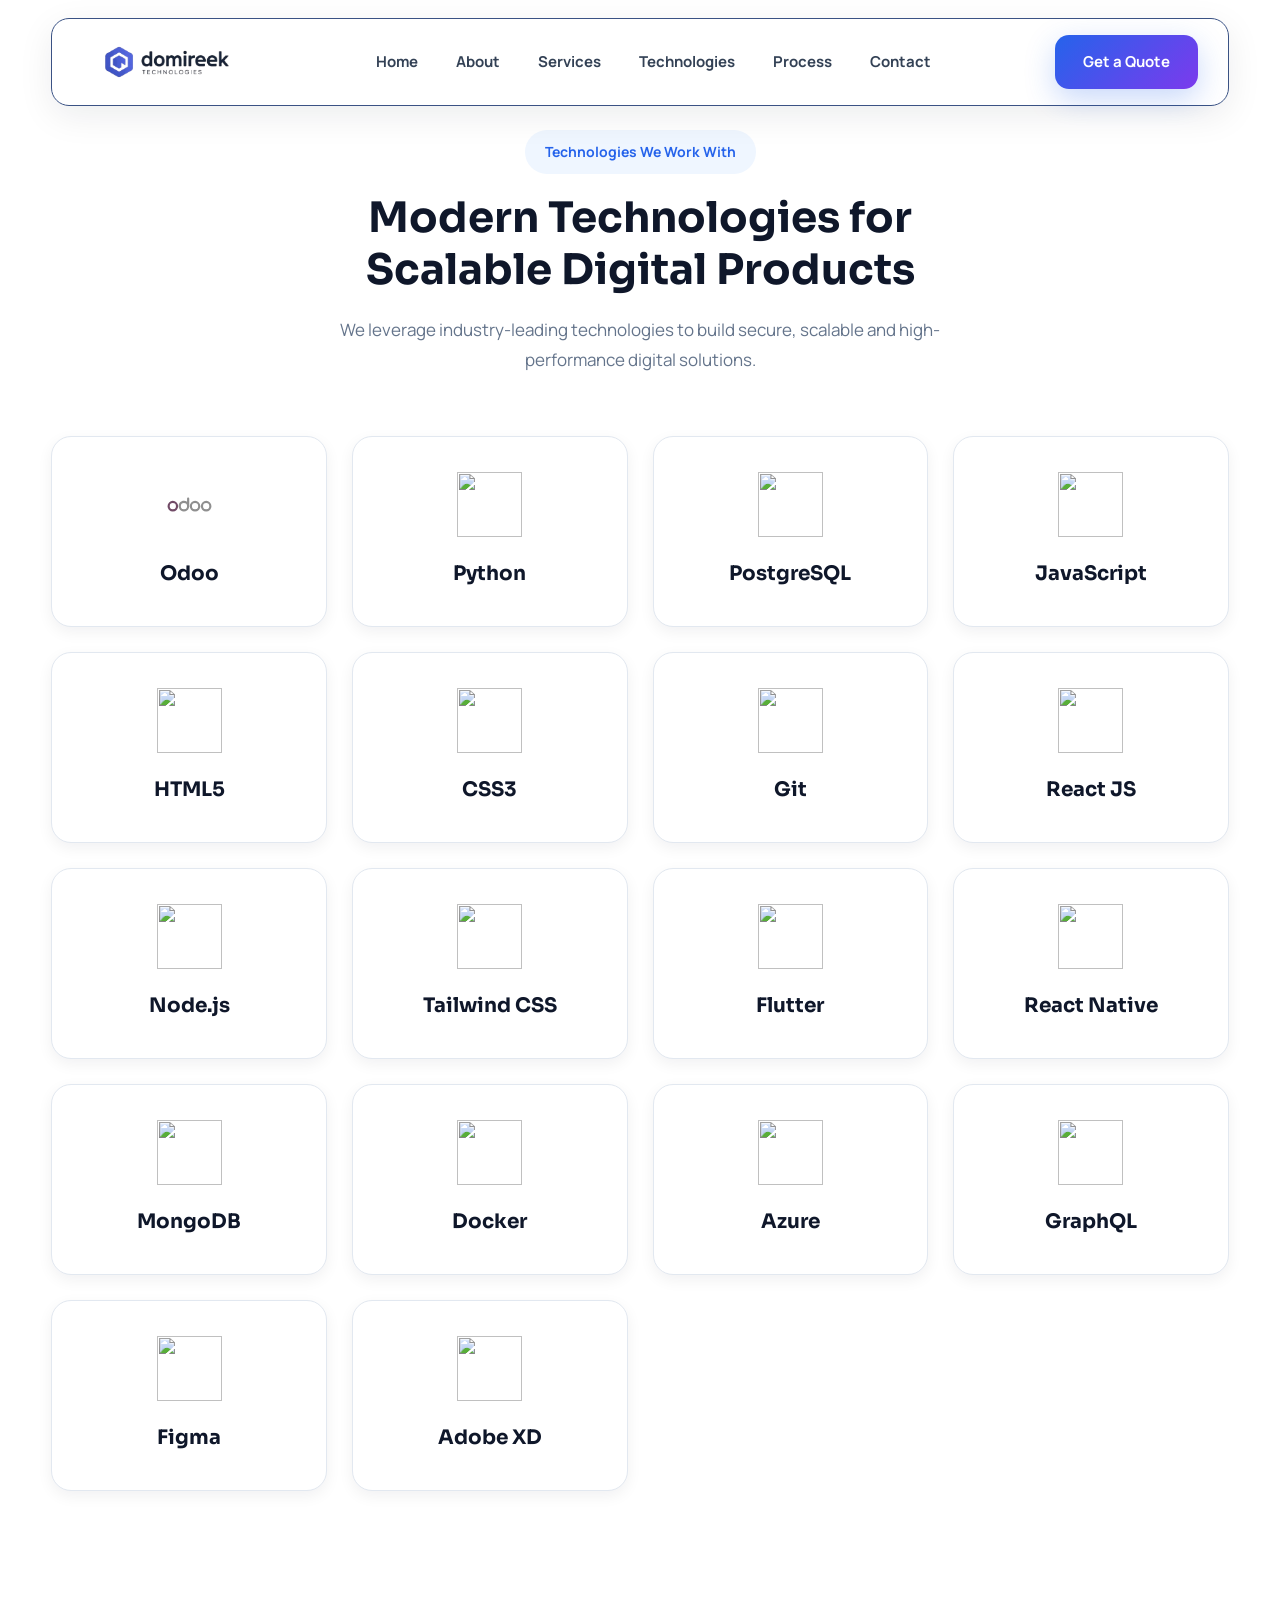
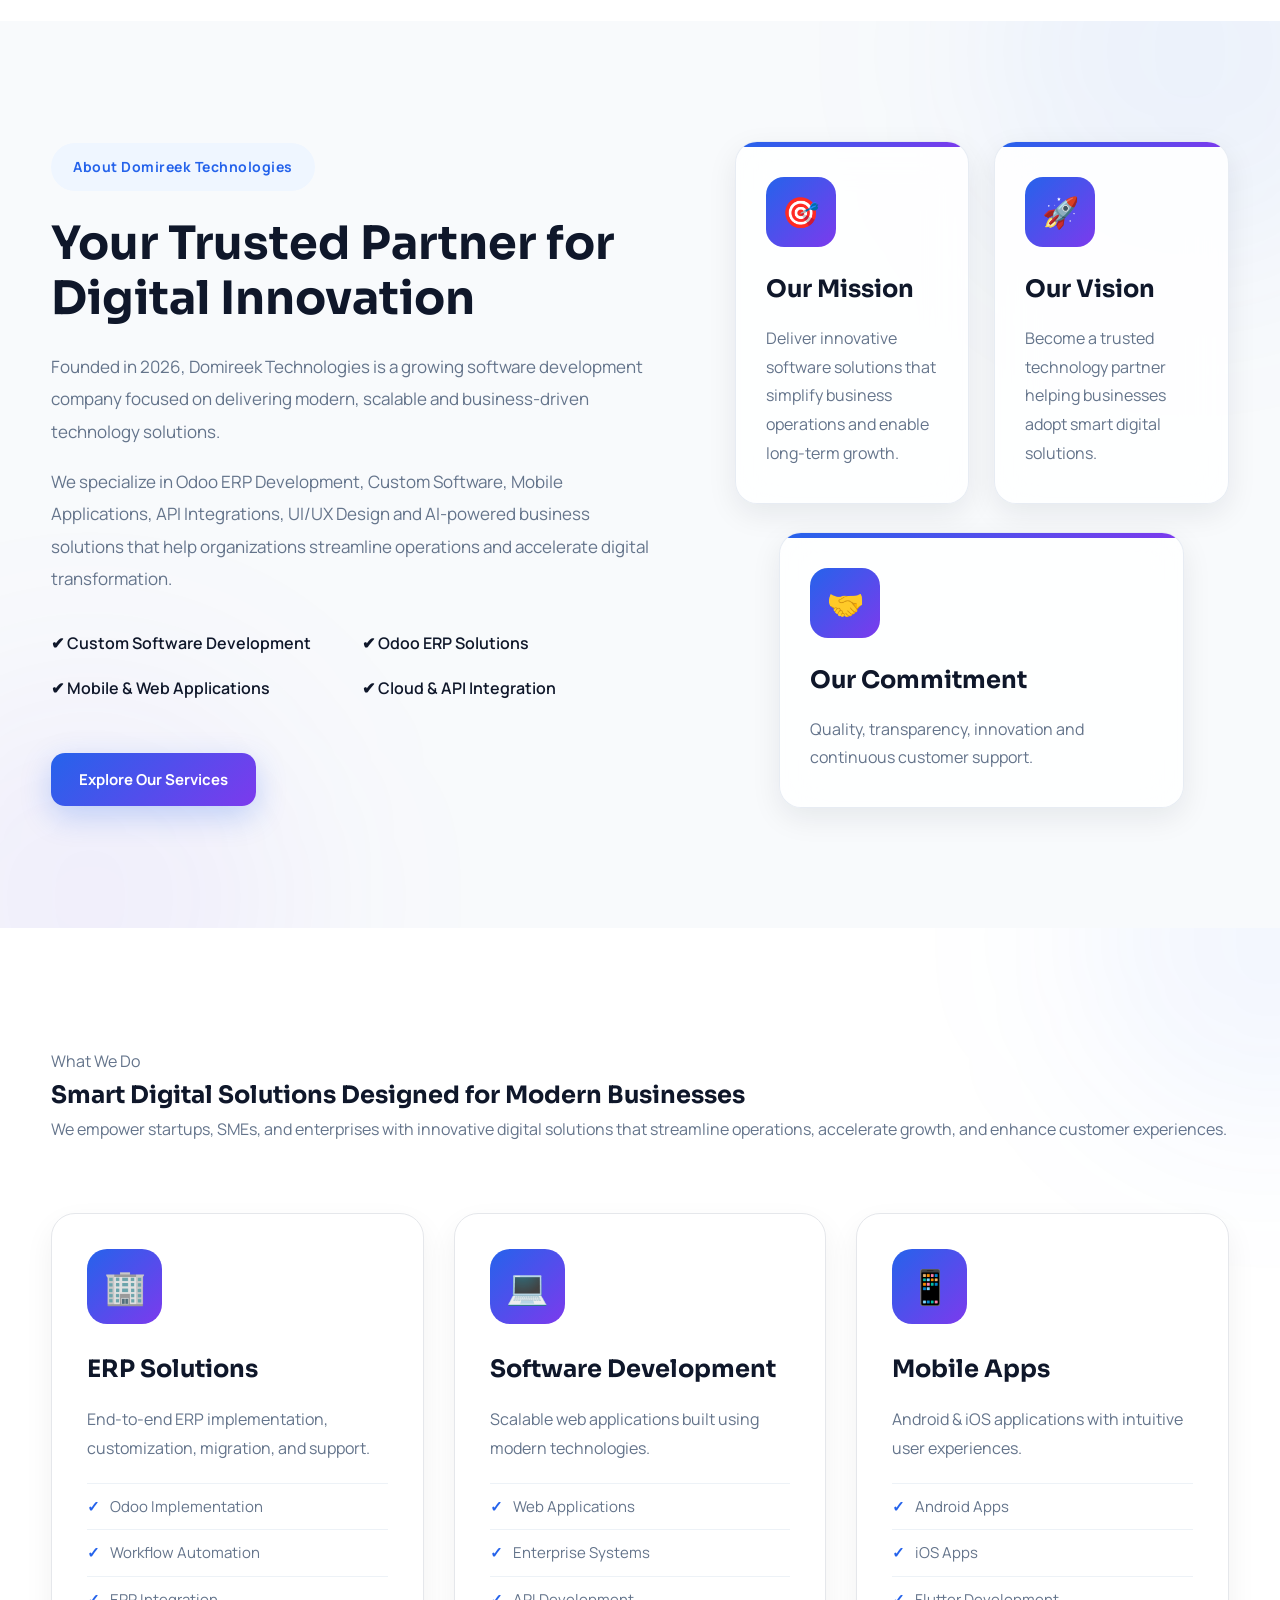
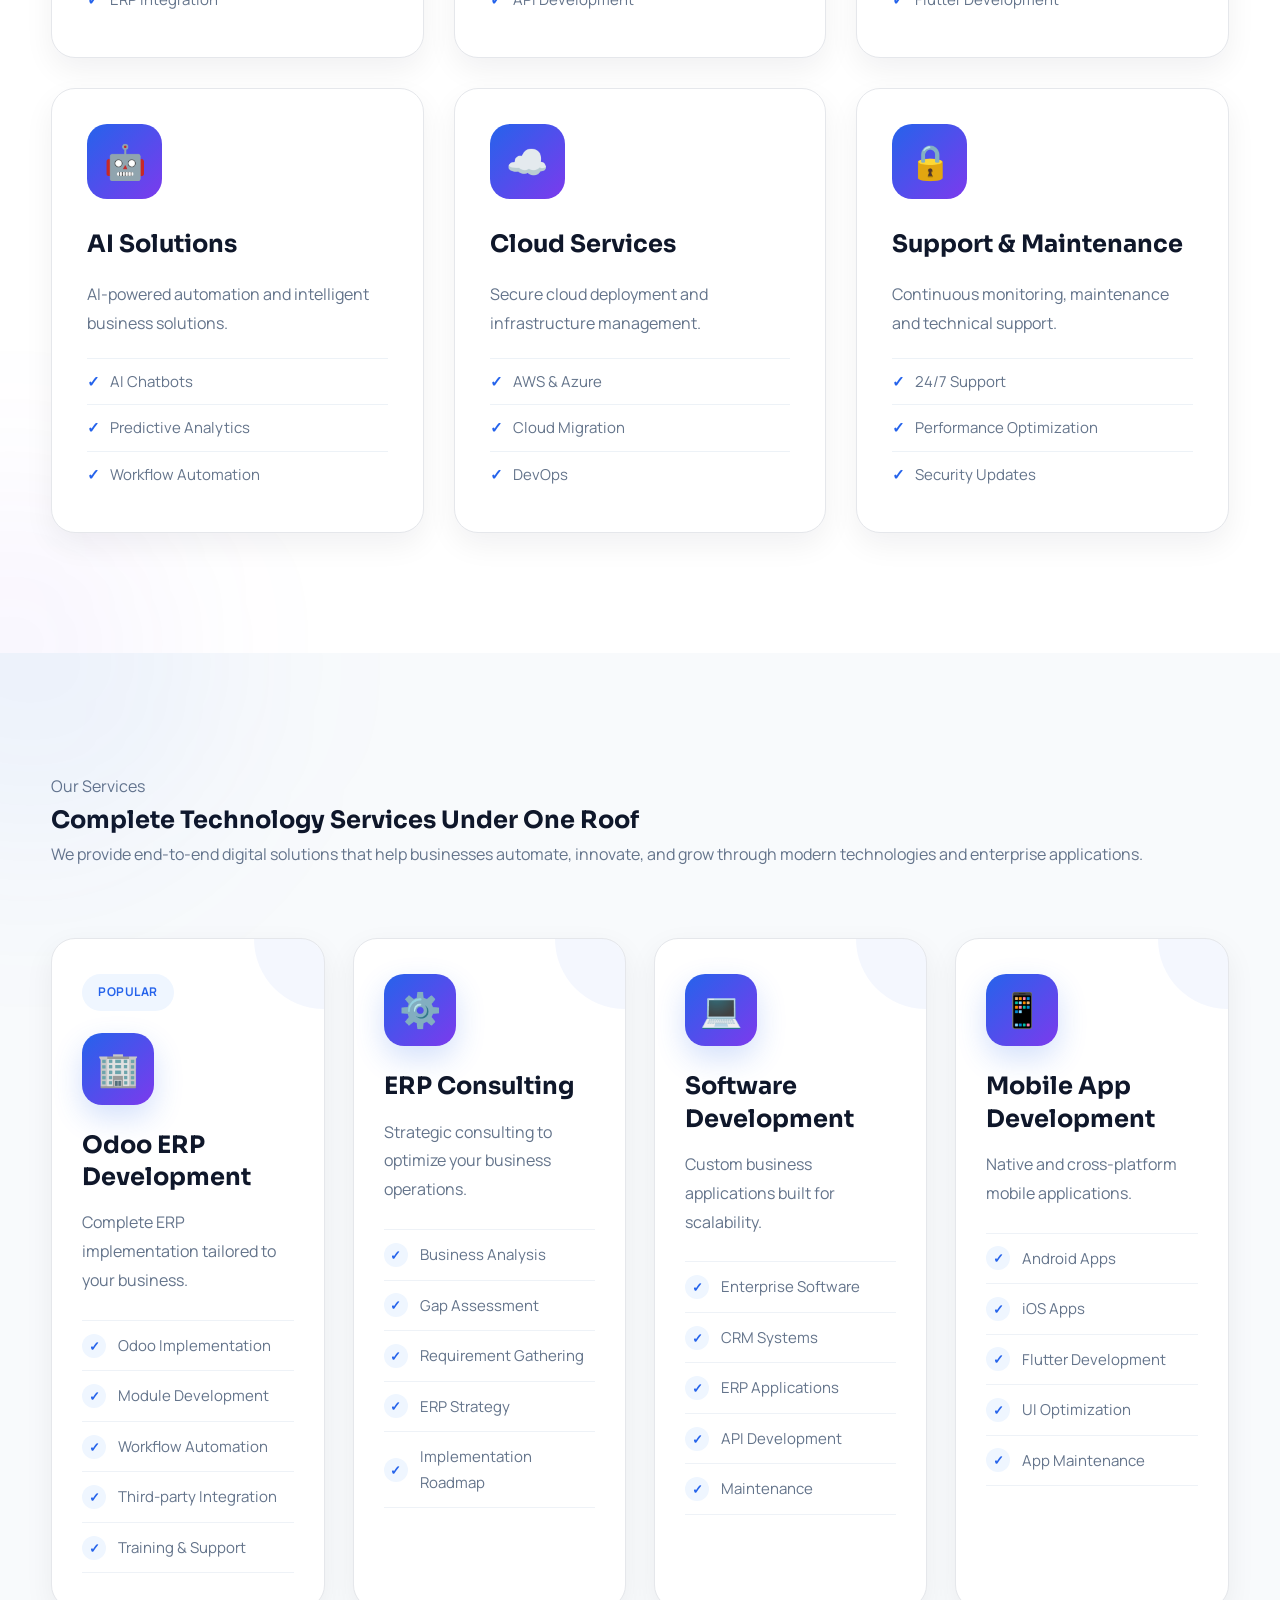
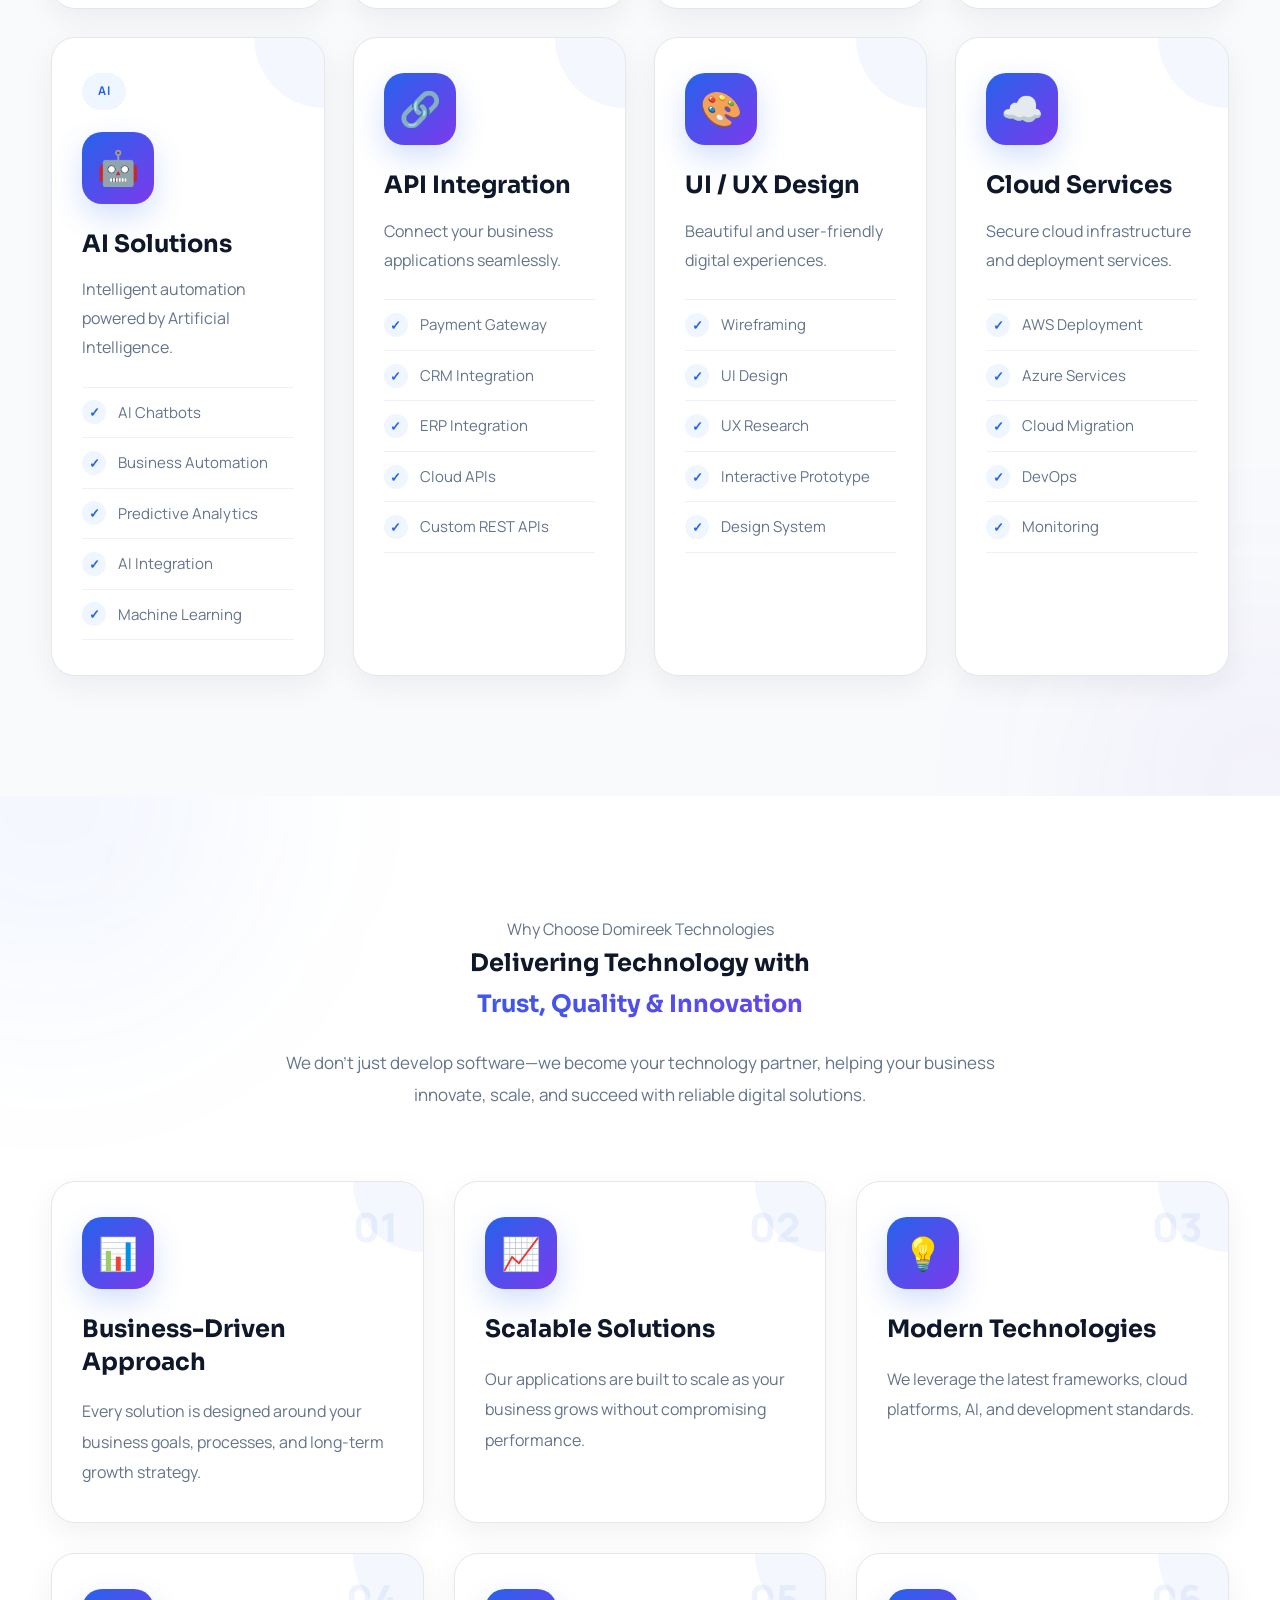
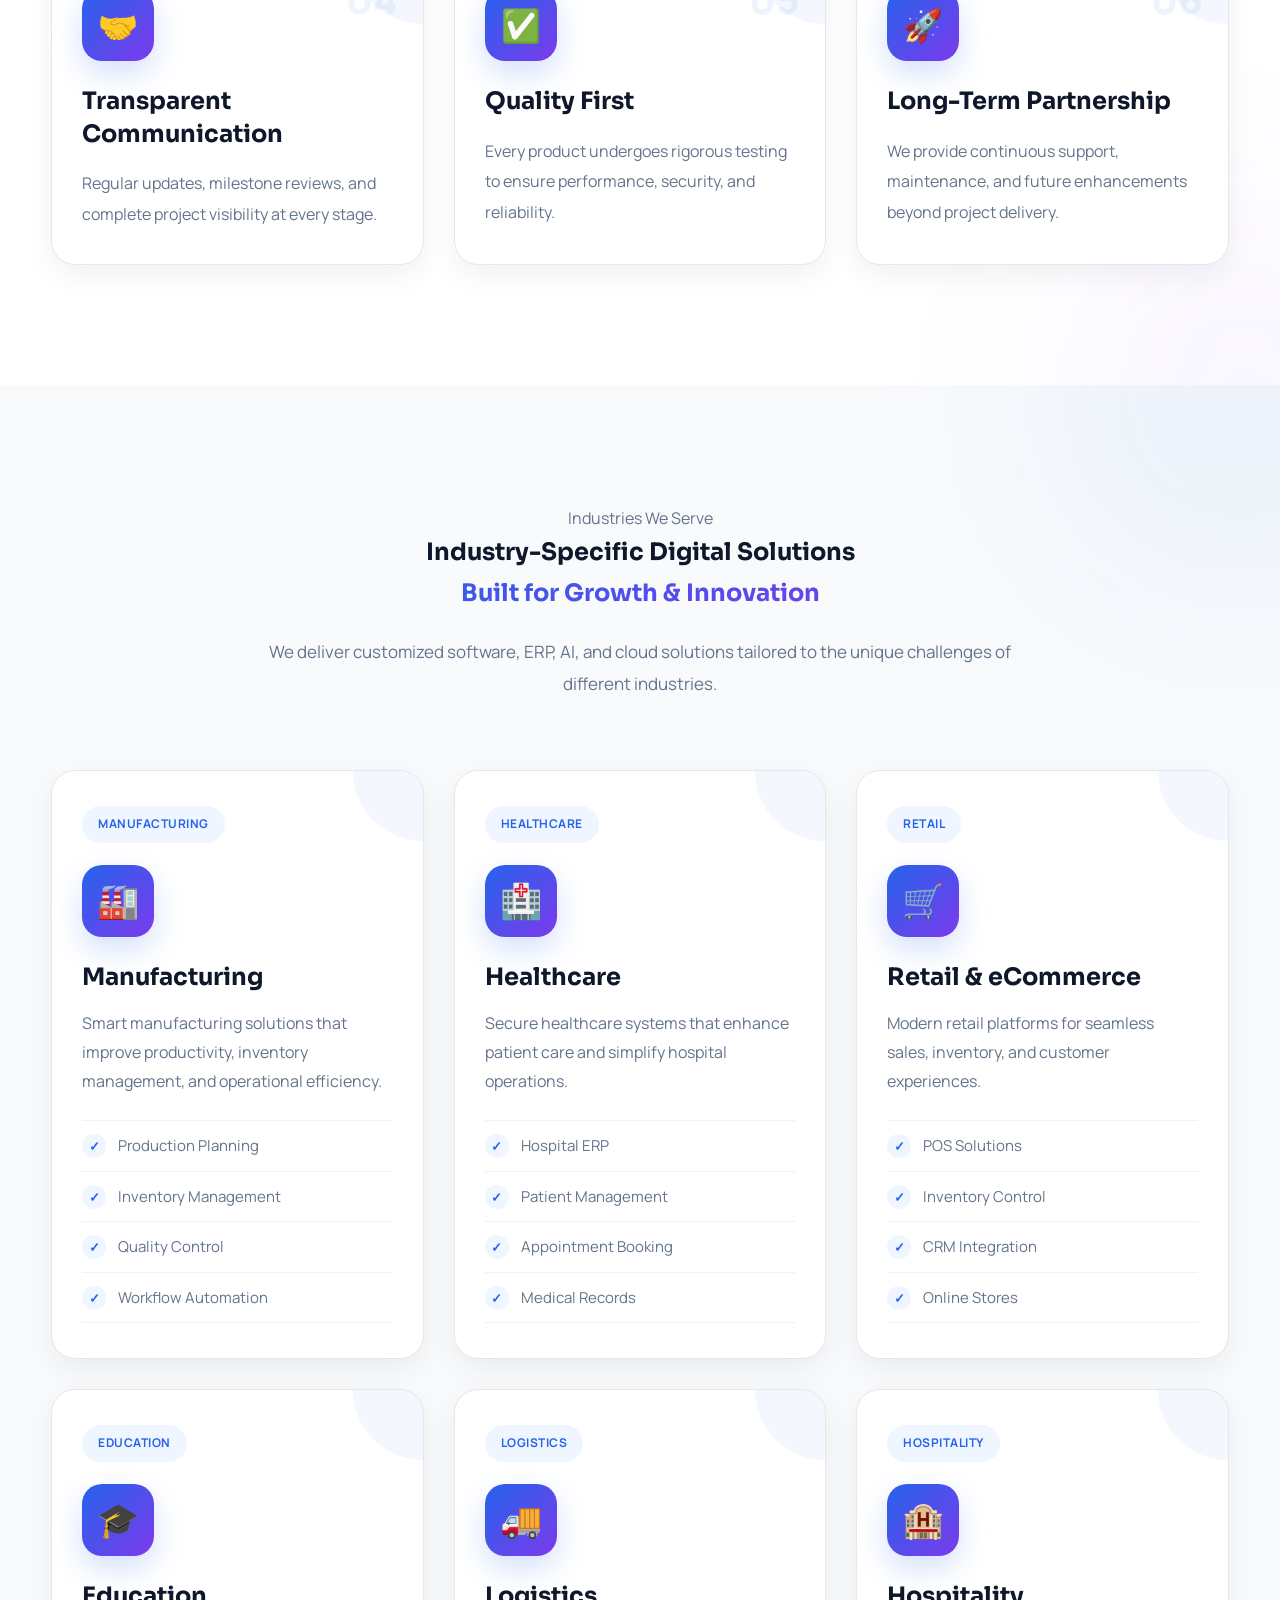
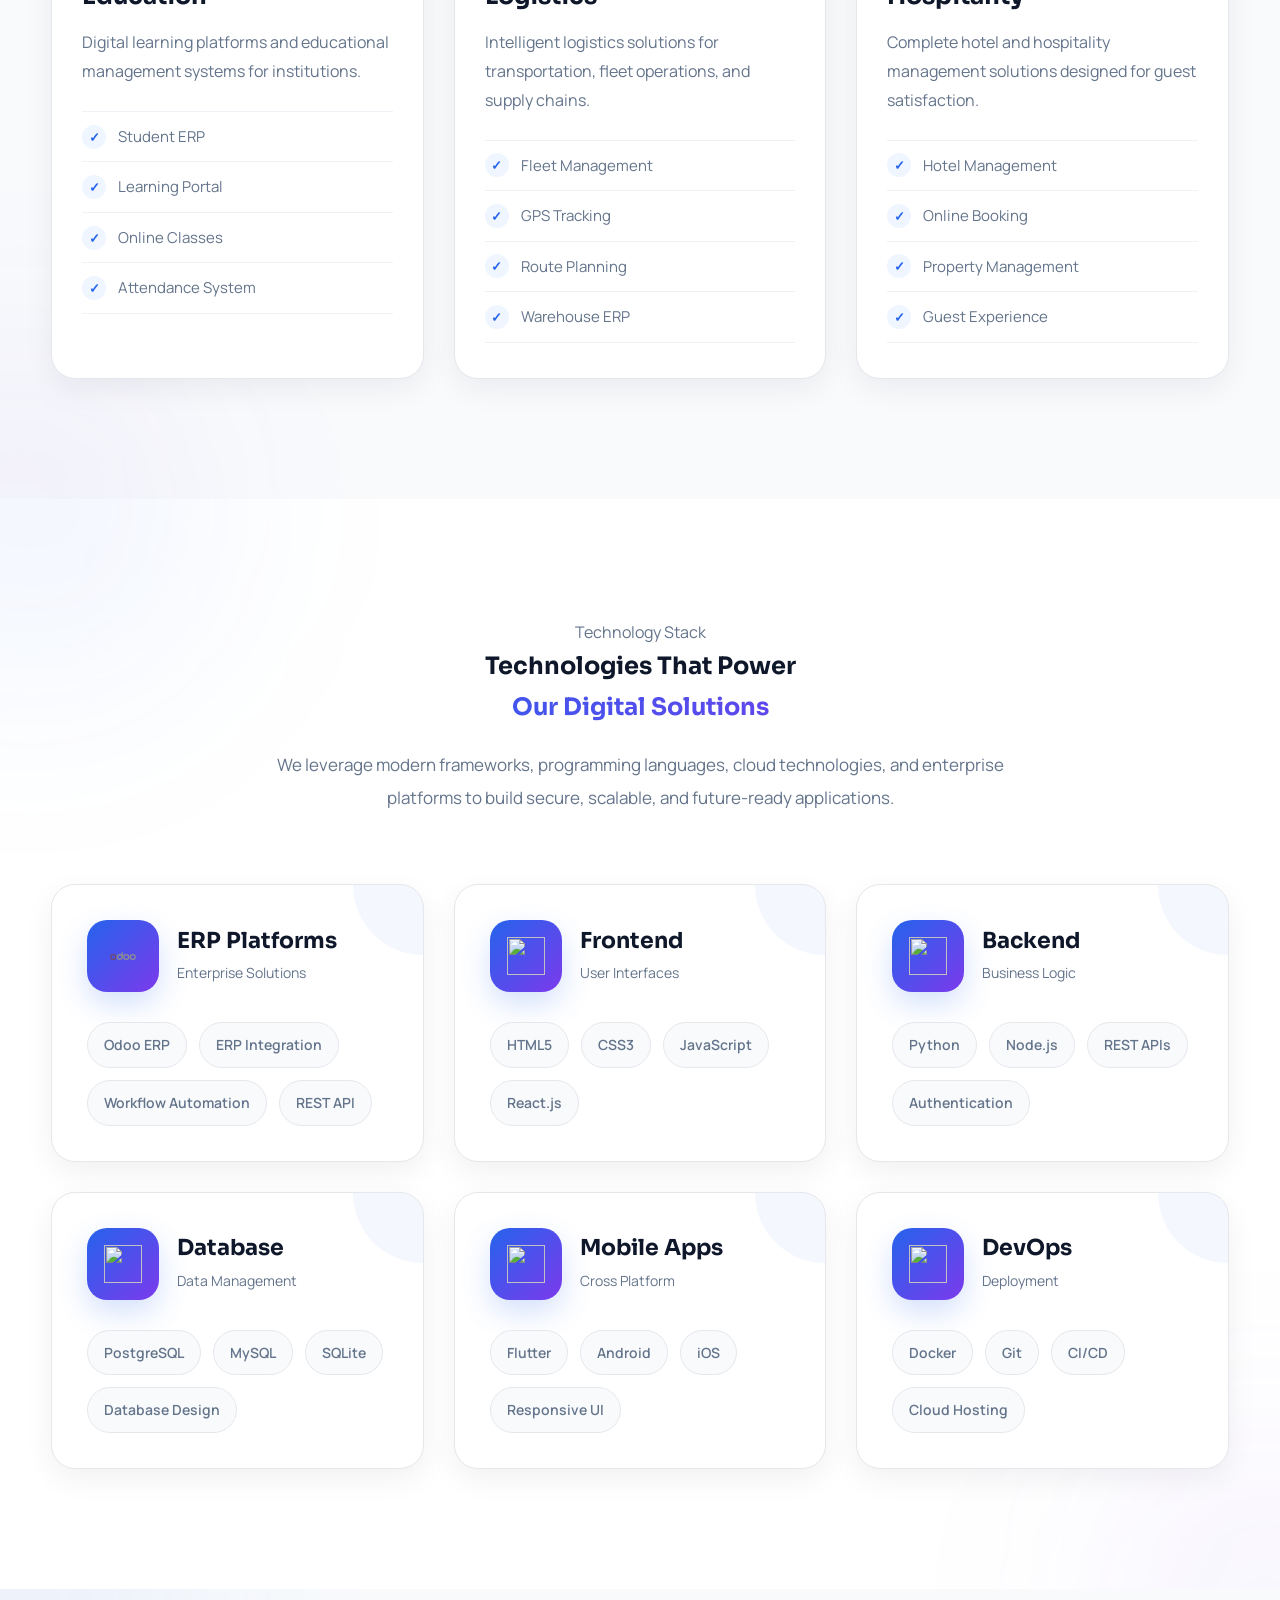
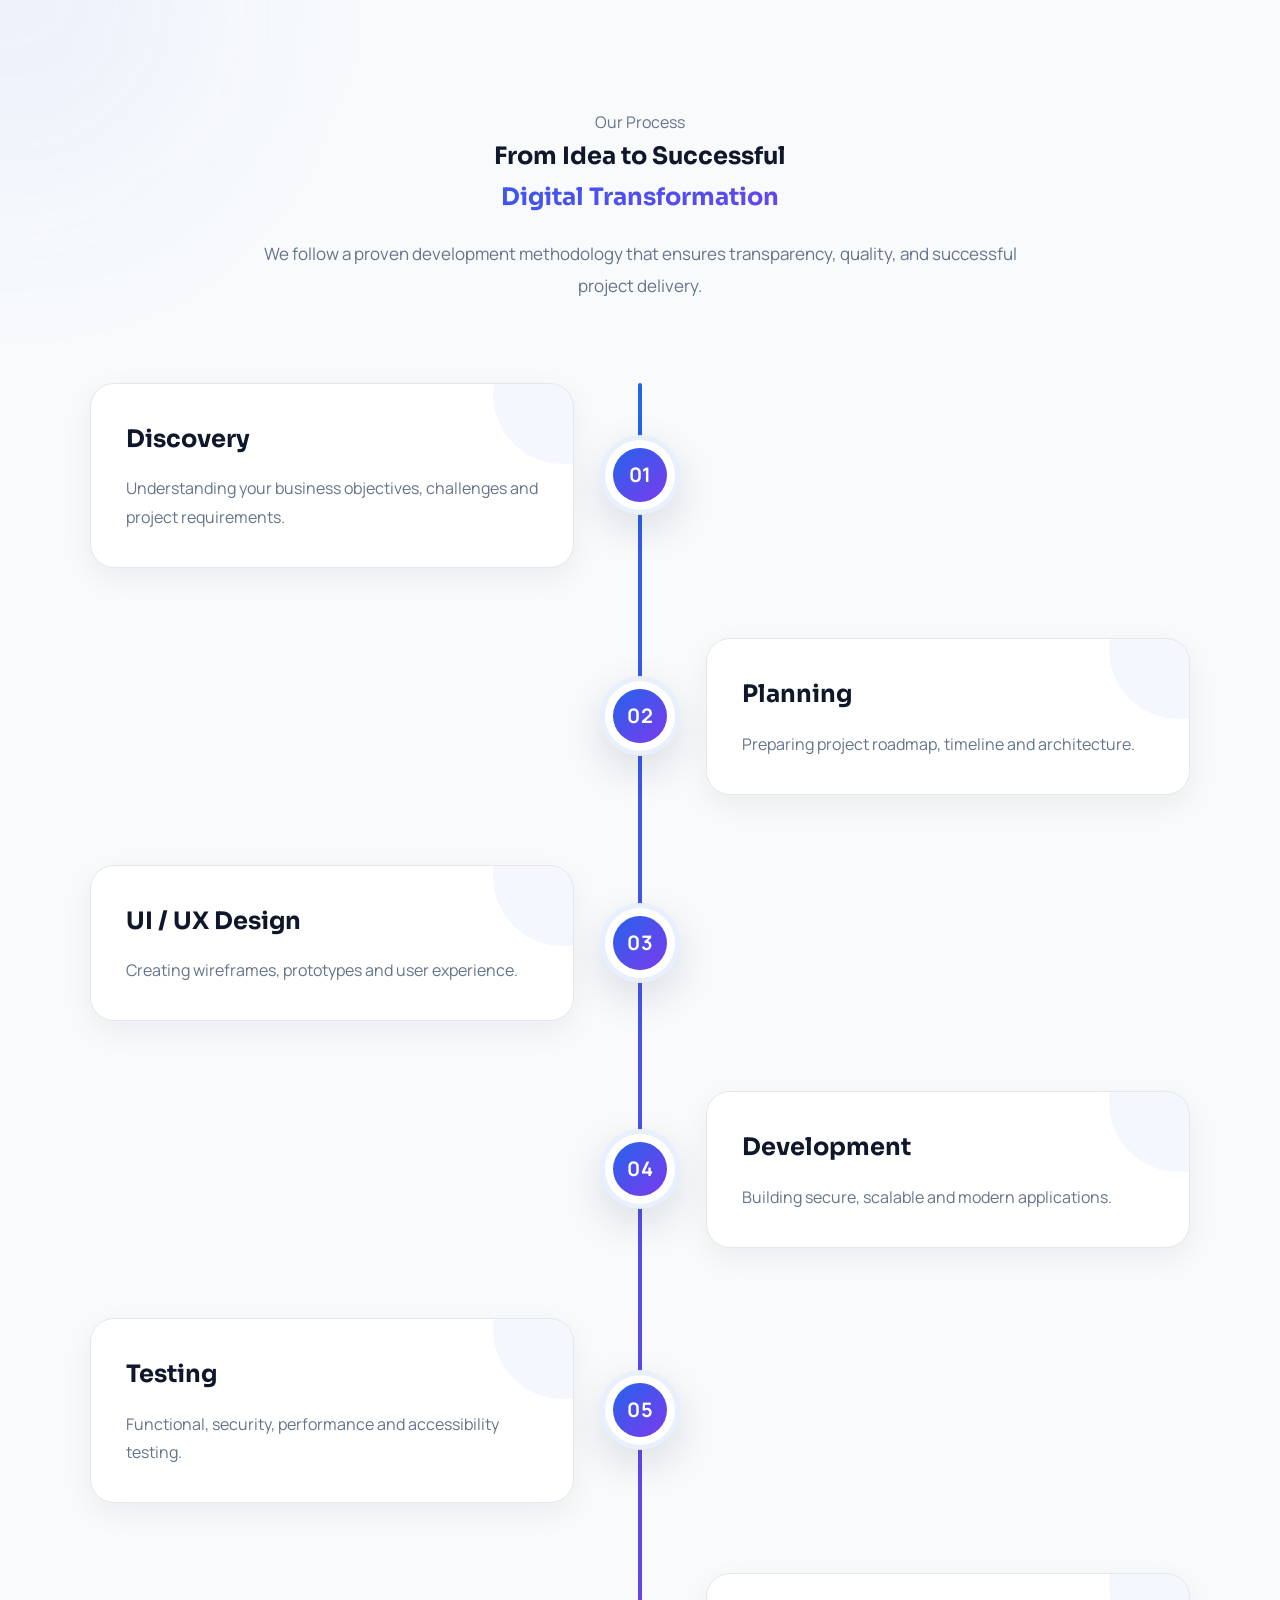
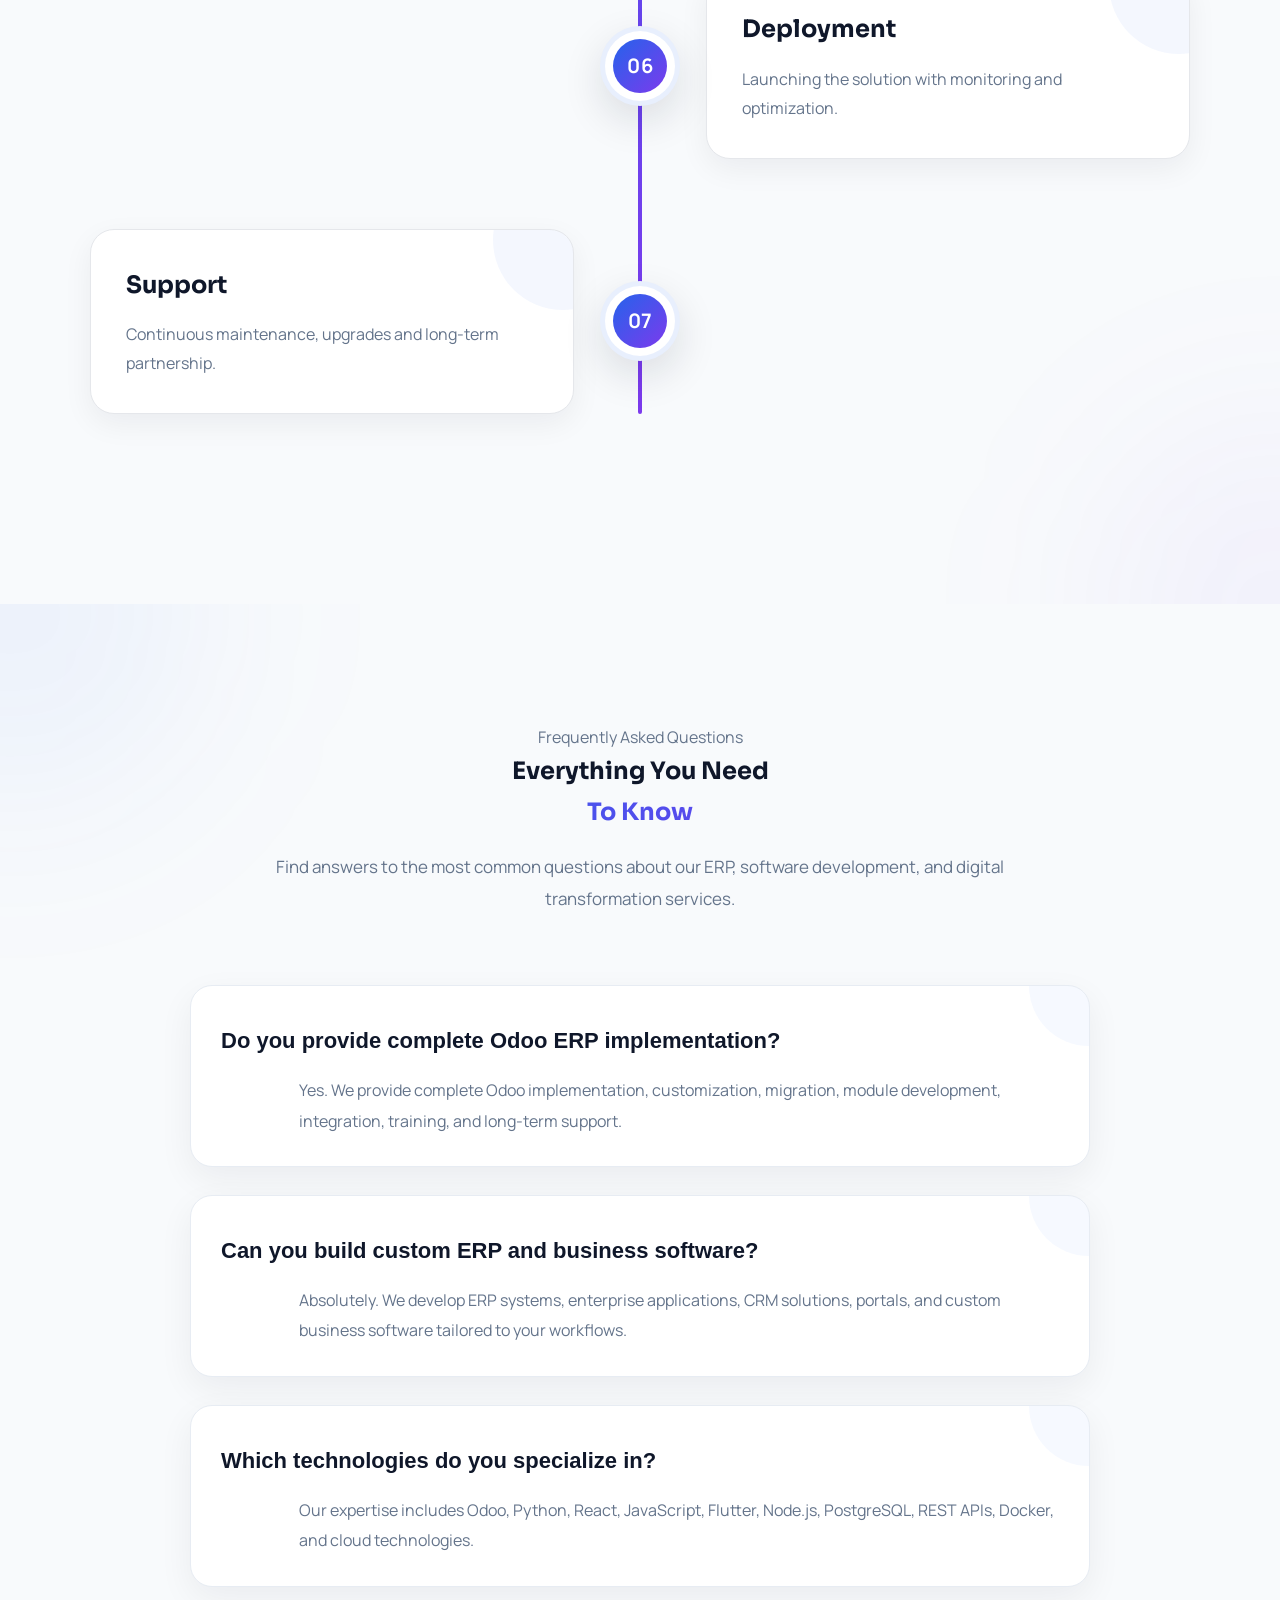
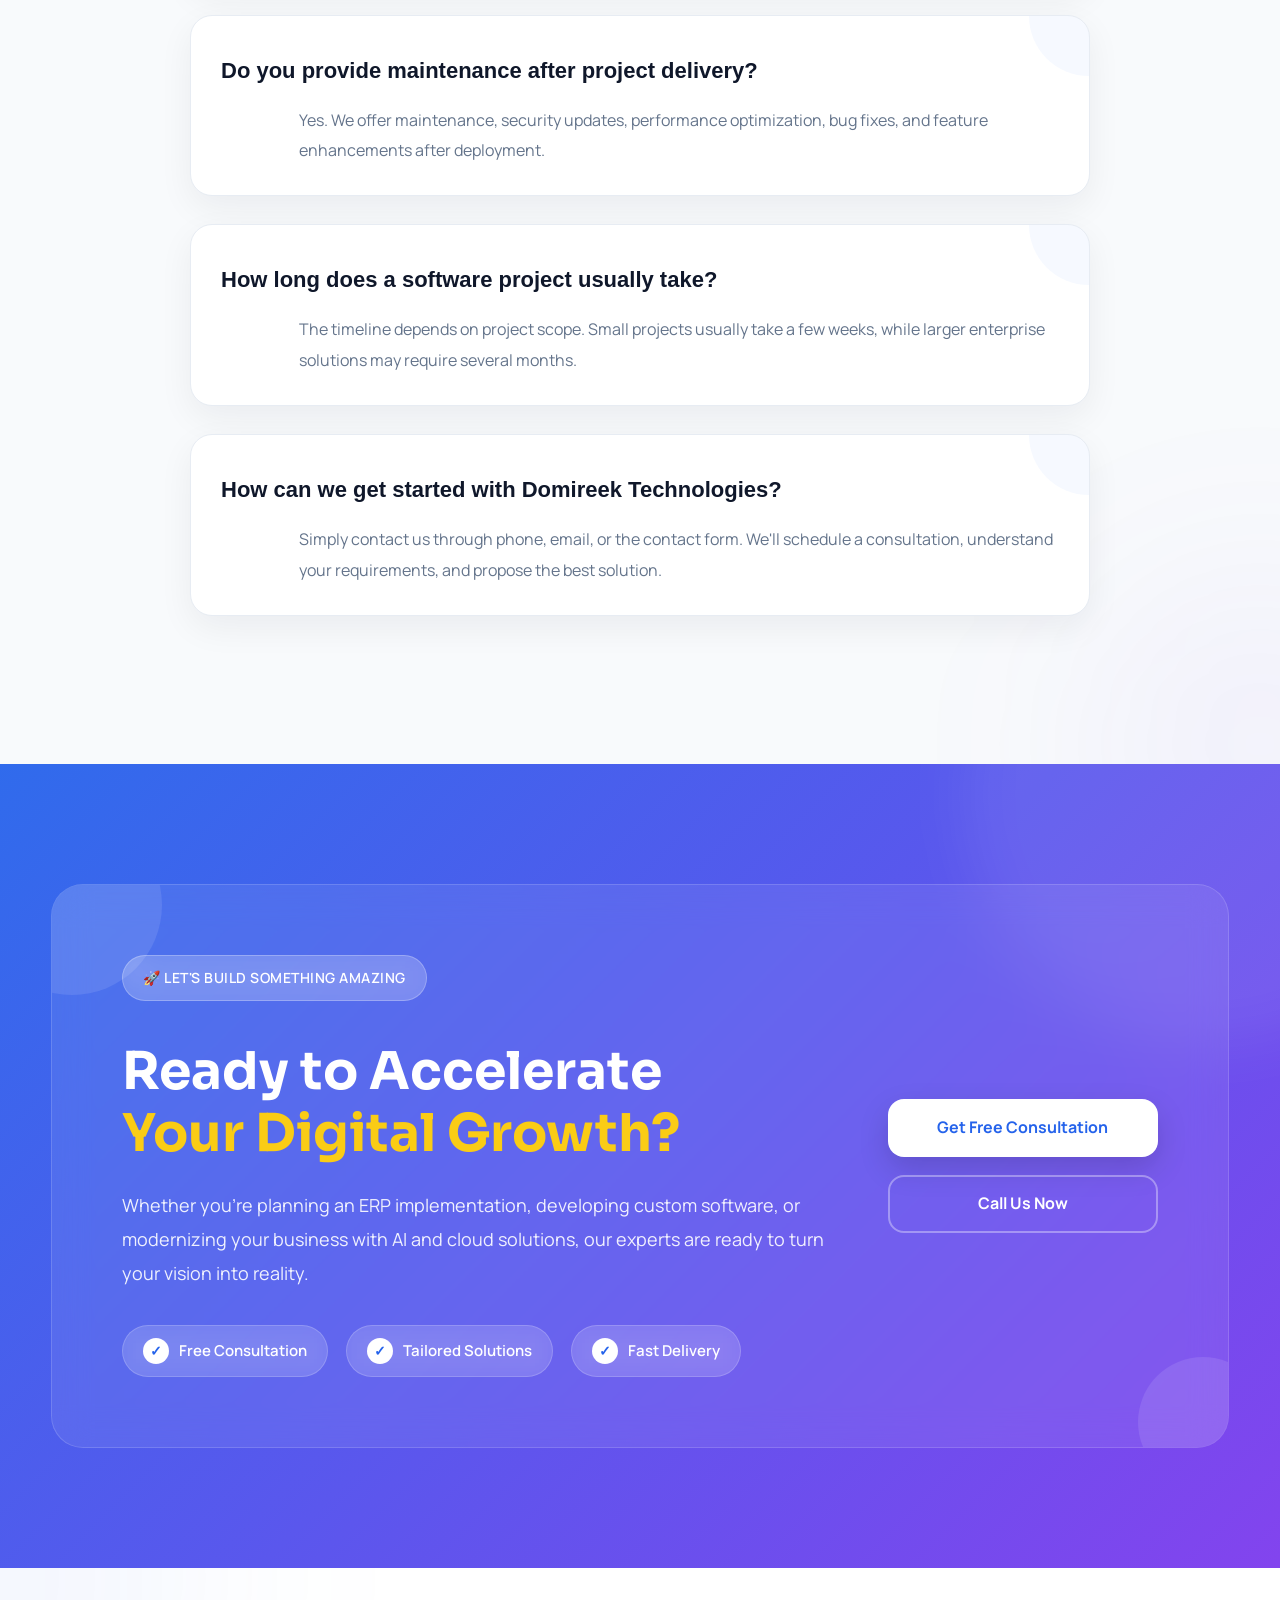
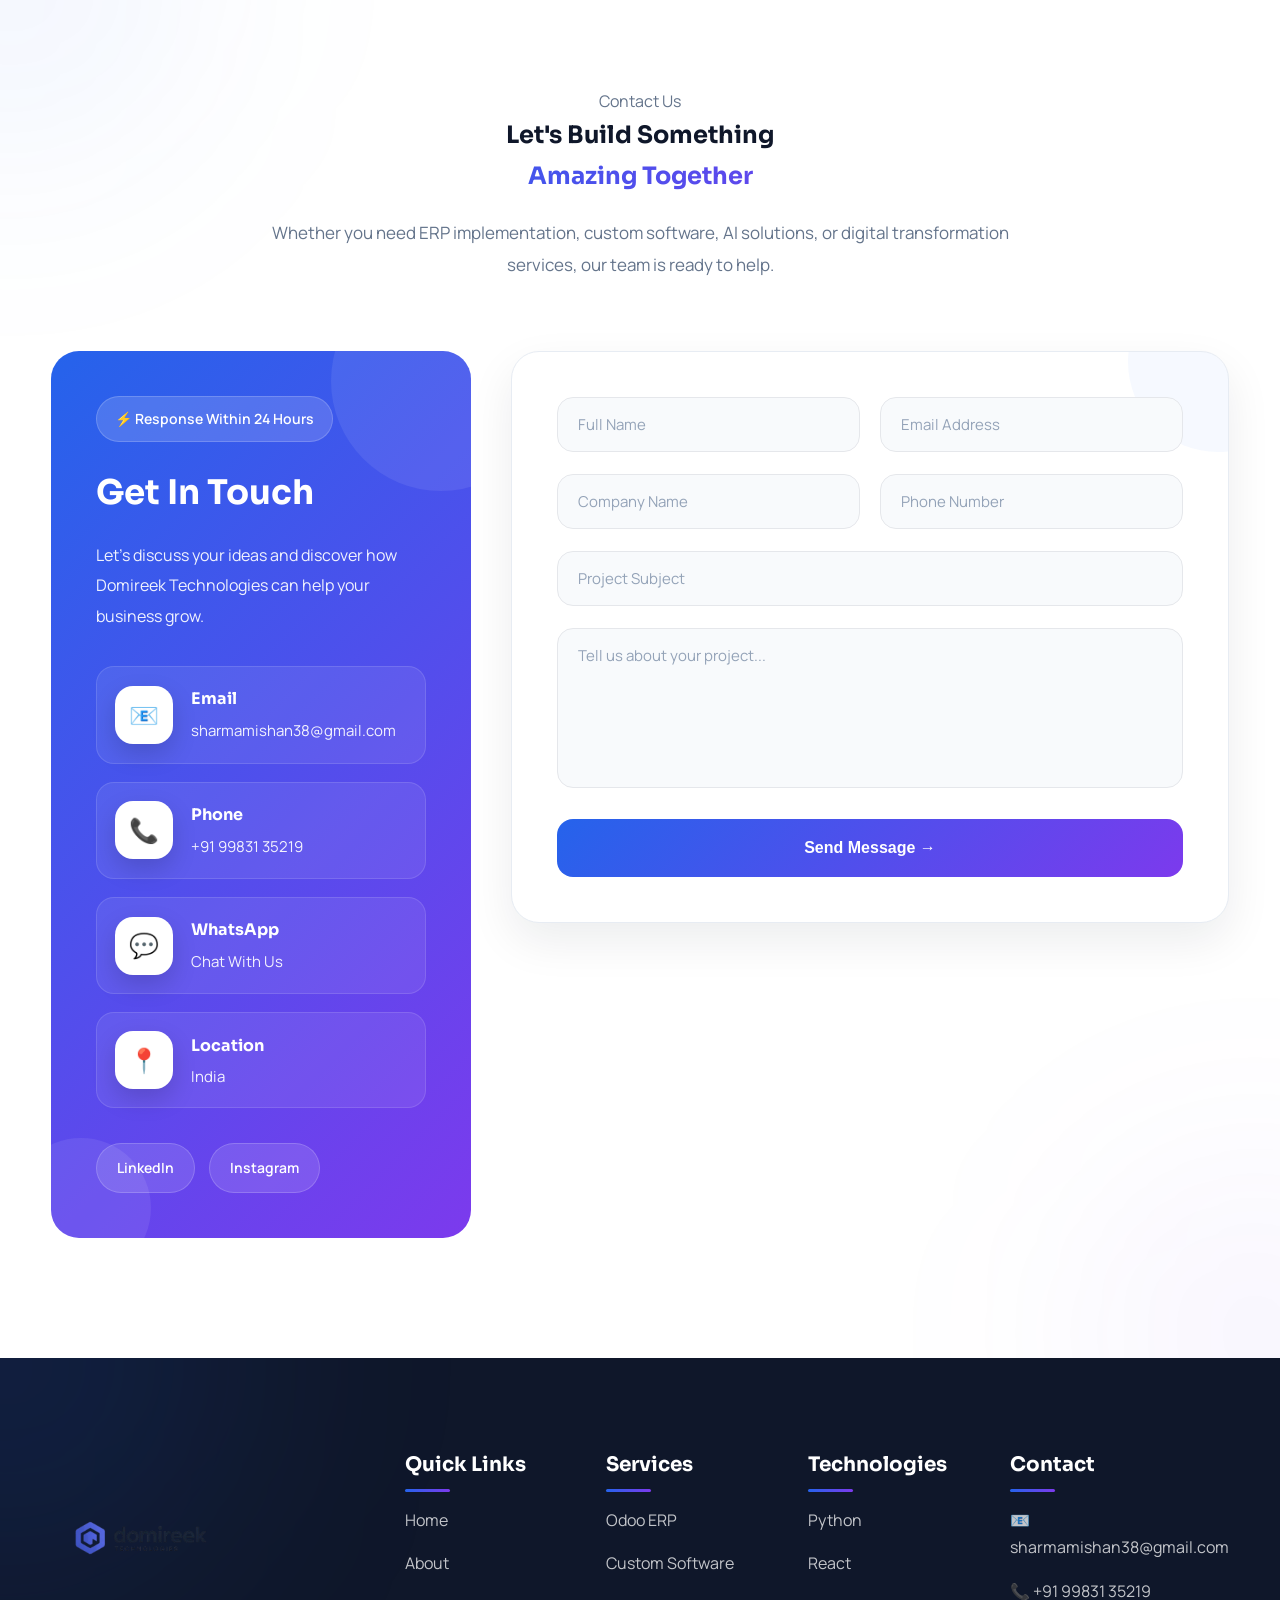
==== commit 99f563ea: "link" ====
--- a/index.html
+++ b/index.html
@@ -1944,9 +1944,7 @@
 
                     <a href="#">LinkedIn</a>
 
-                    <a href="#">GitHub</a>
-
-                    <a href="#">Instagram</a>
+                    <a href="https://www.instagram.com/domireek/" target="_blank">Instagram</a>
 
                 </div>
 
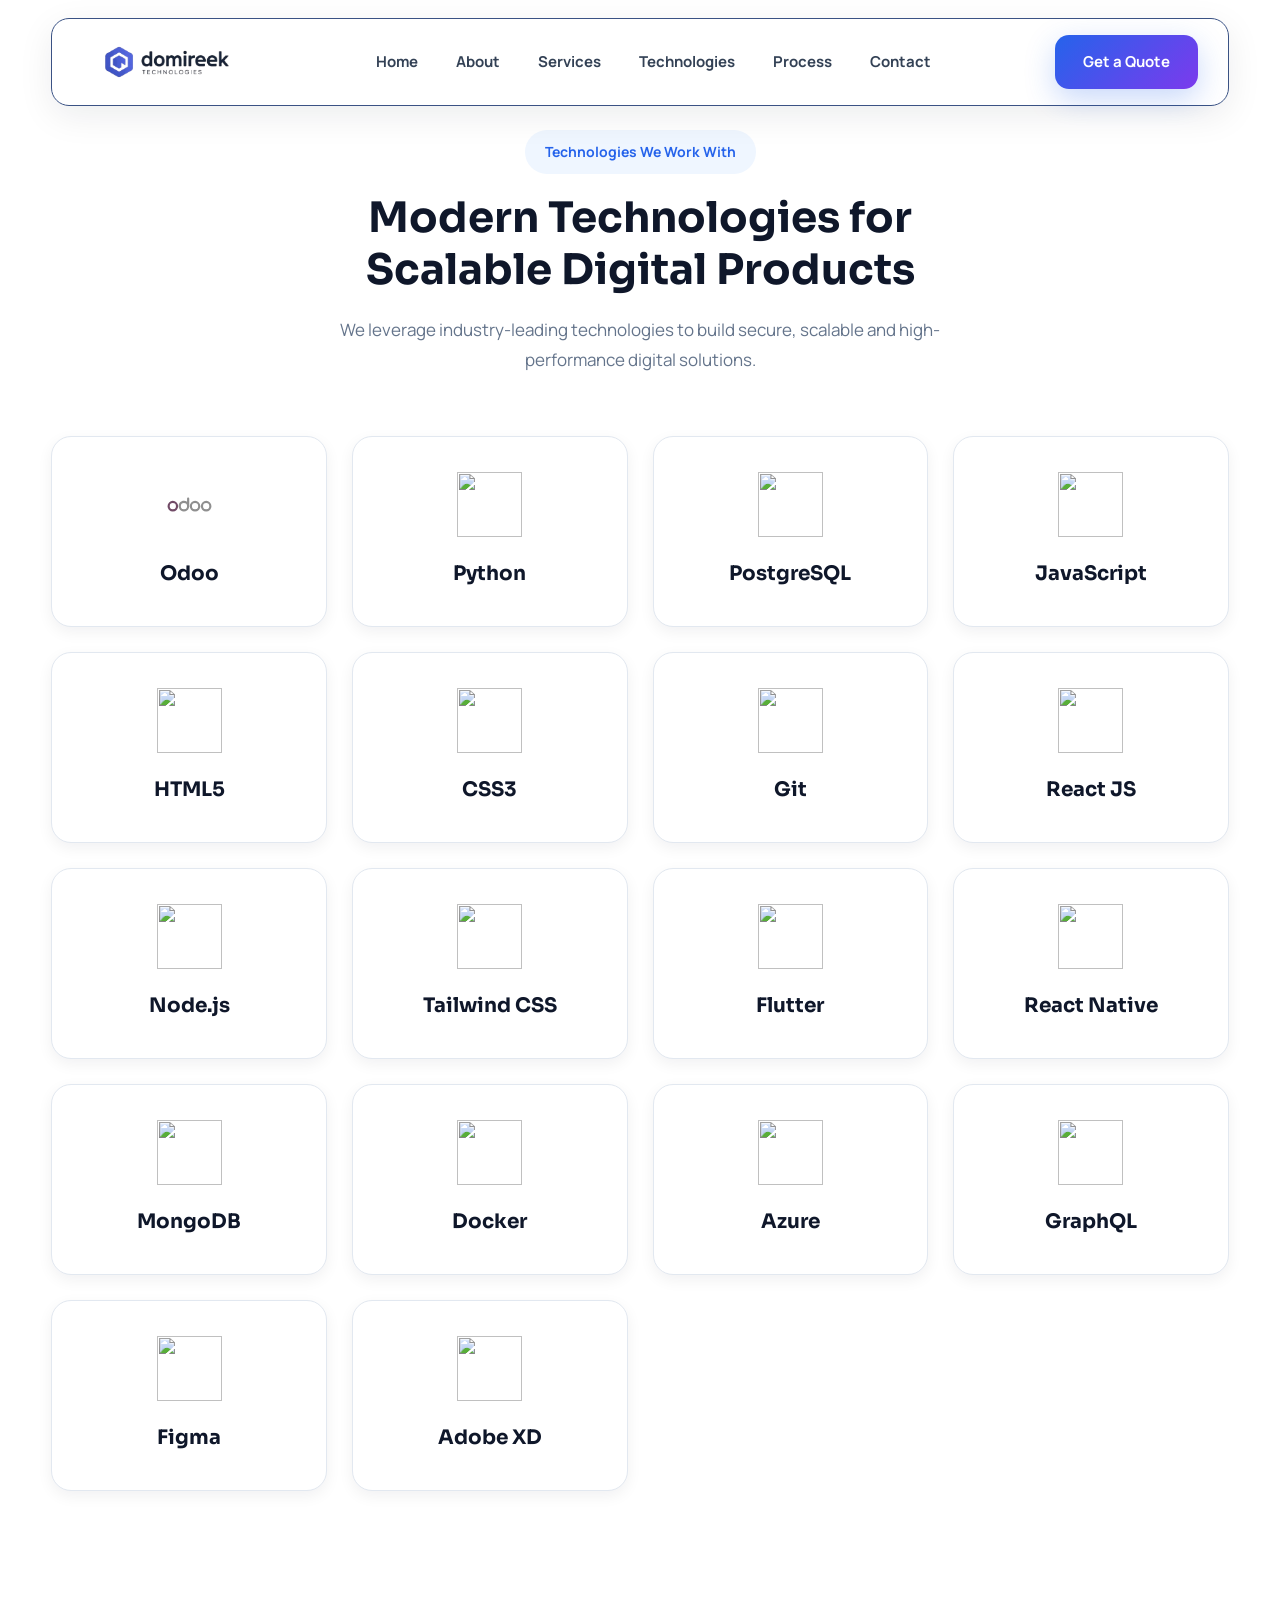
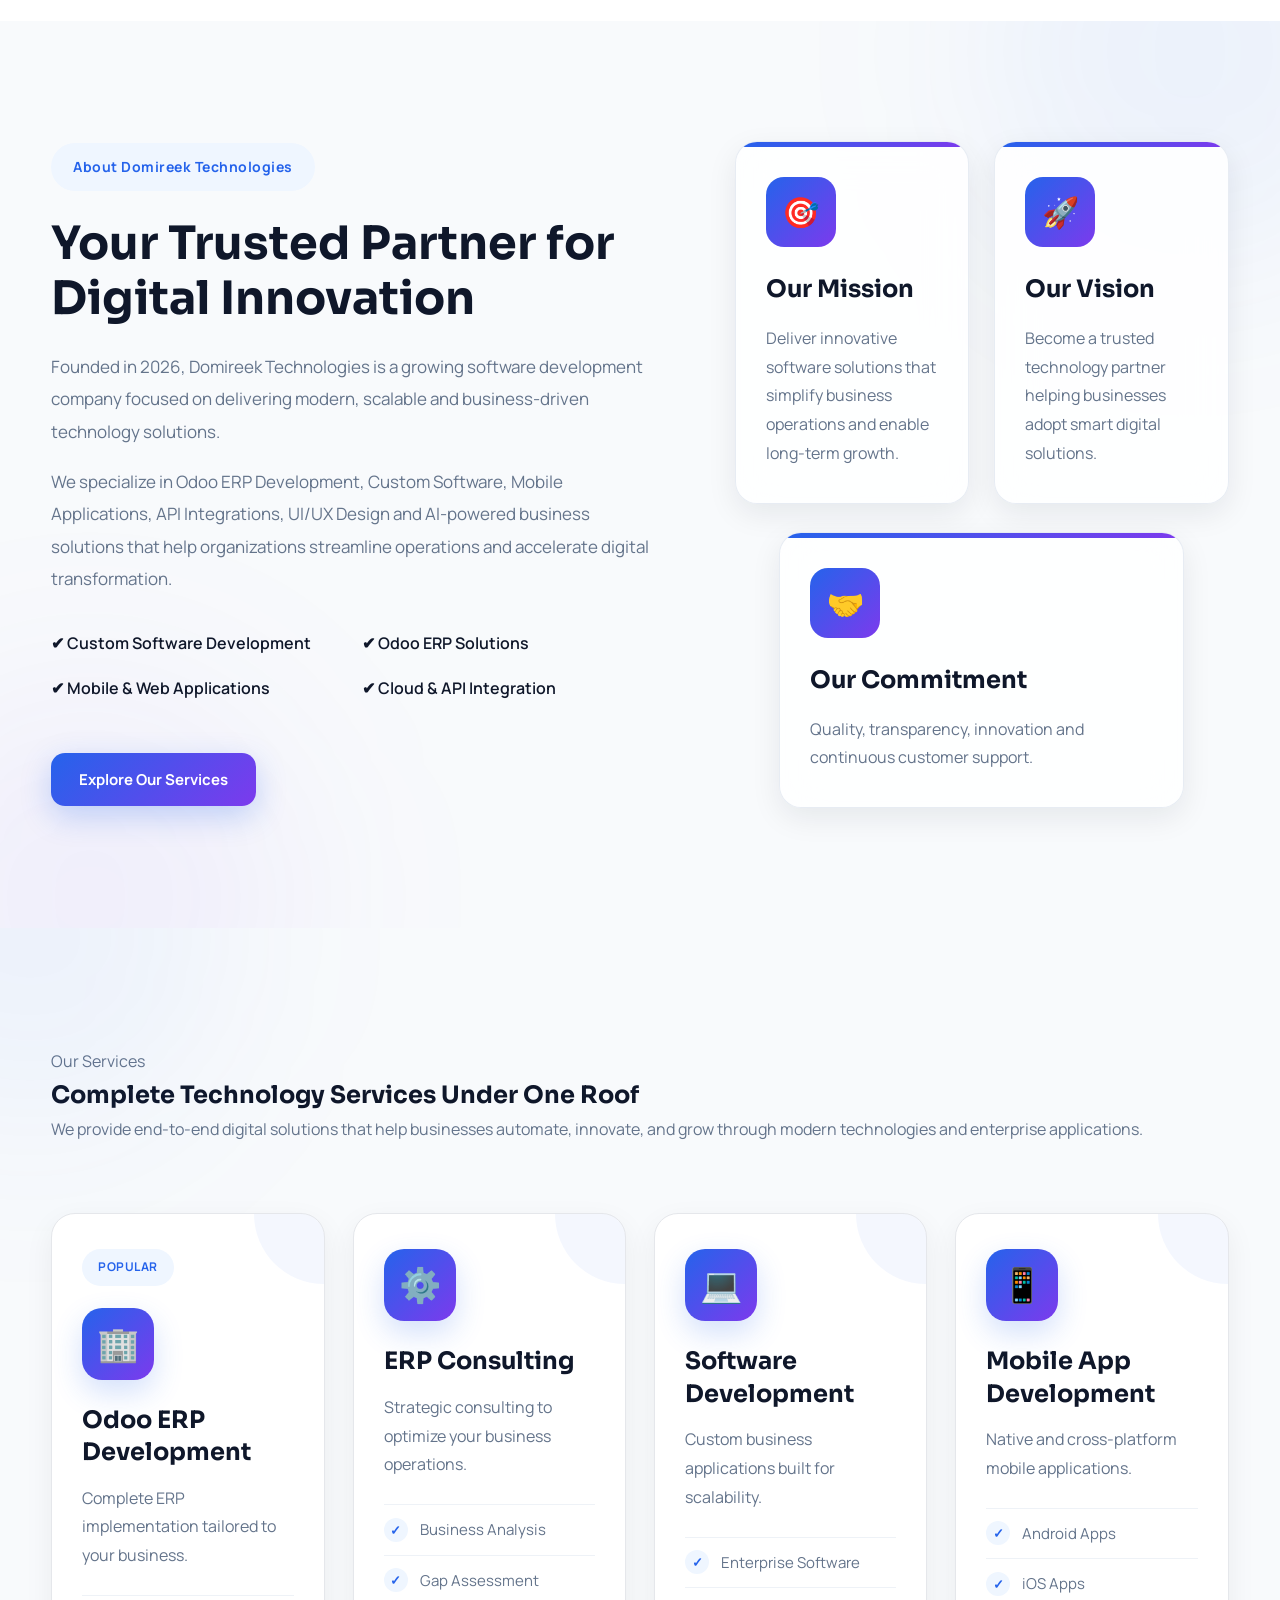
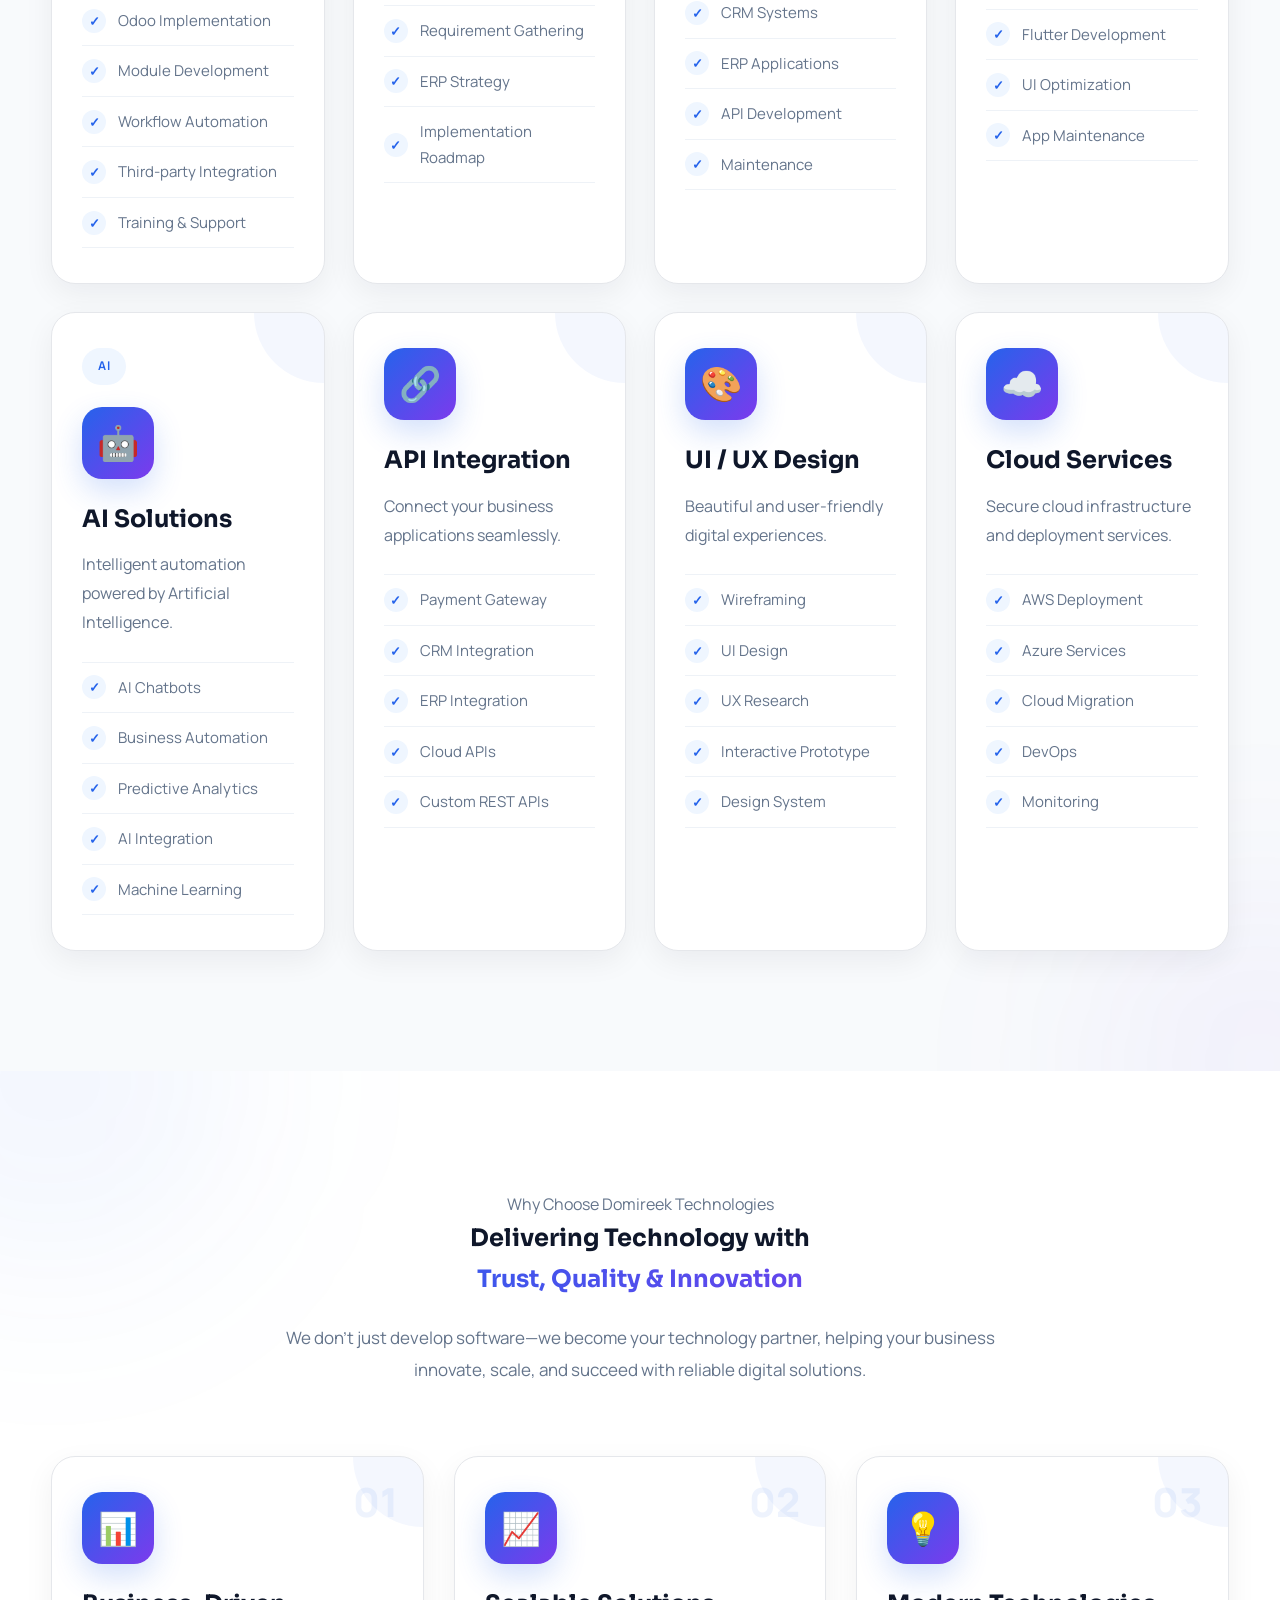
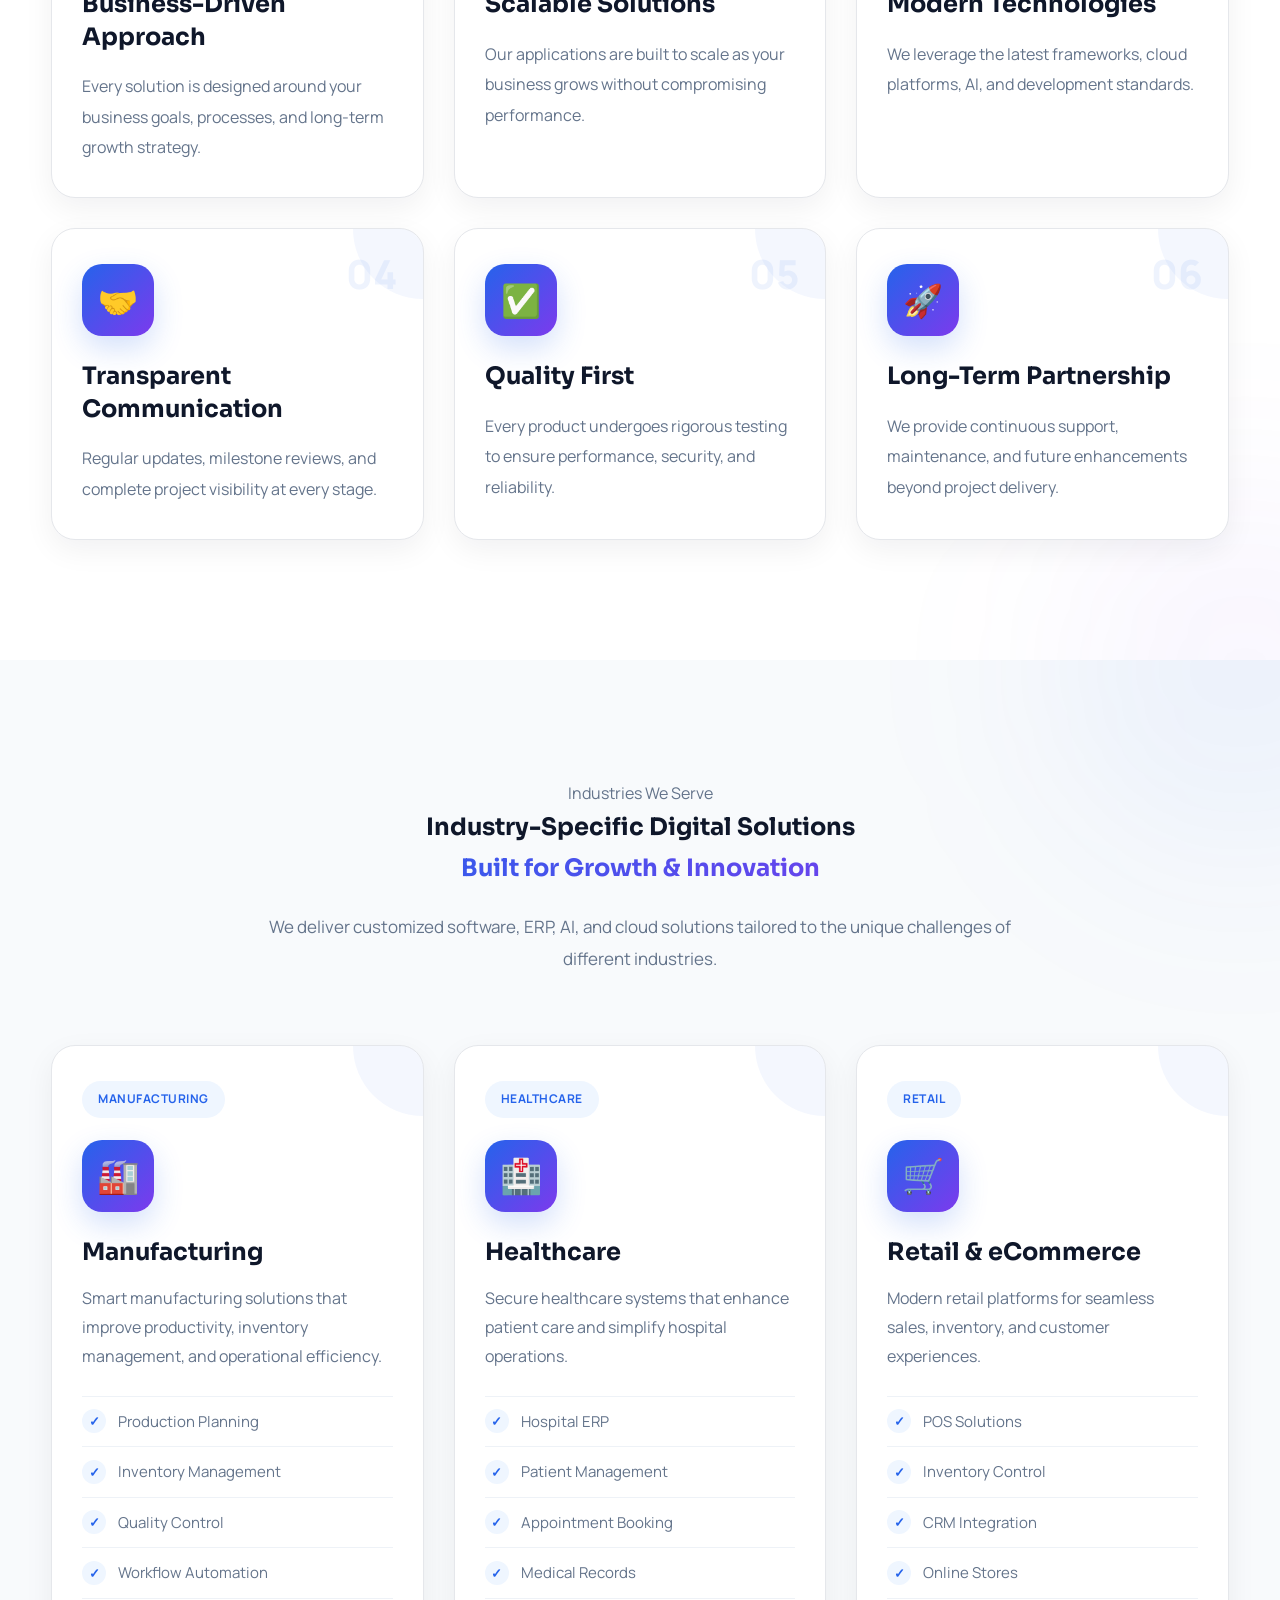
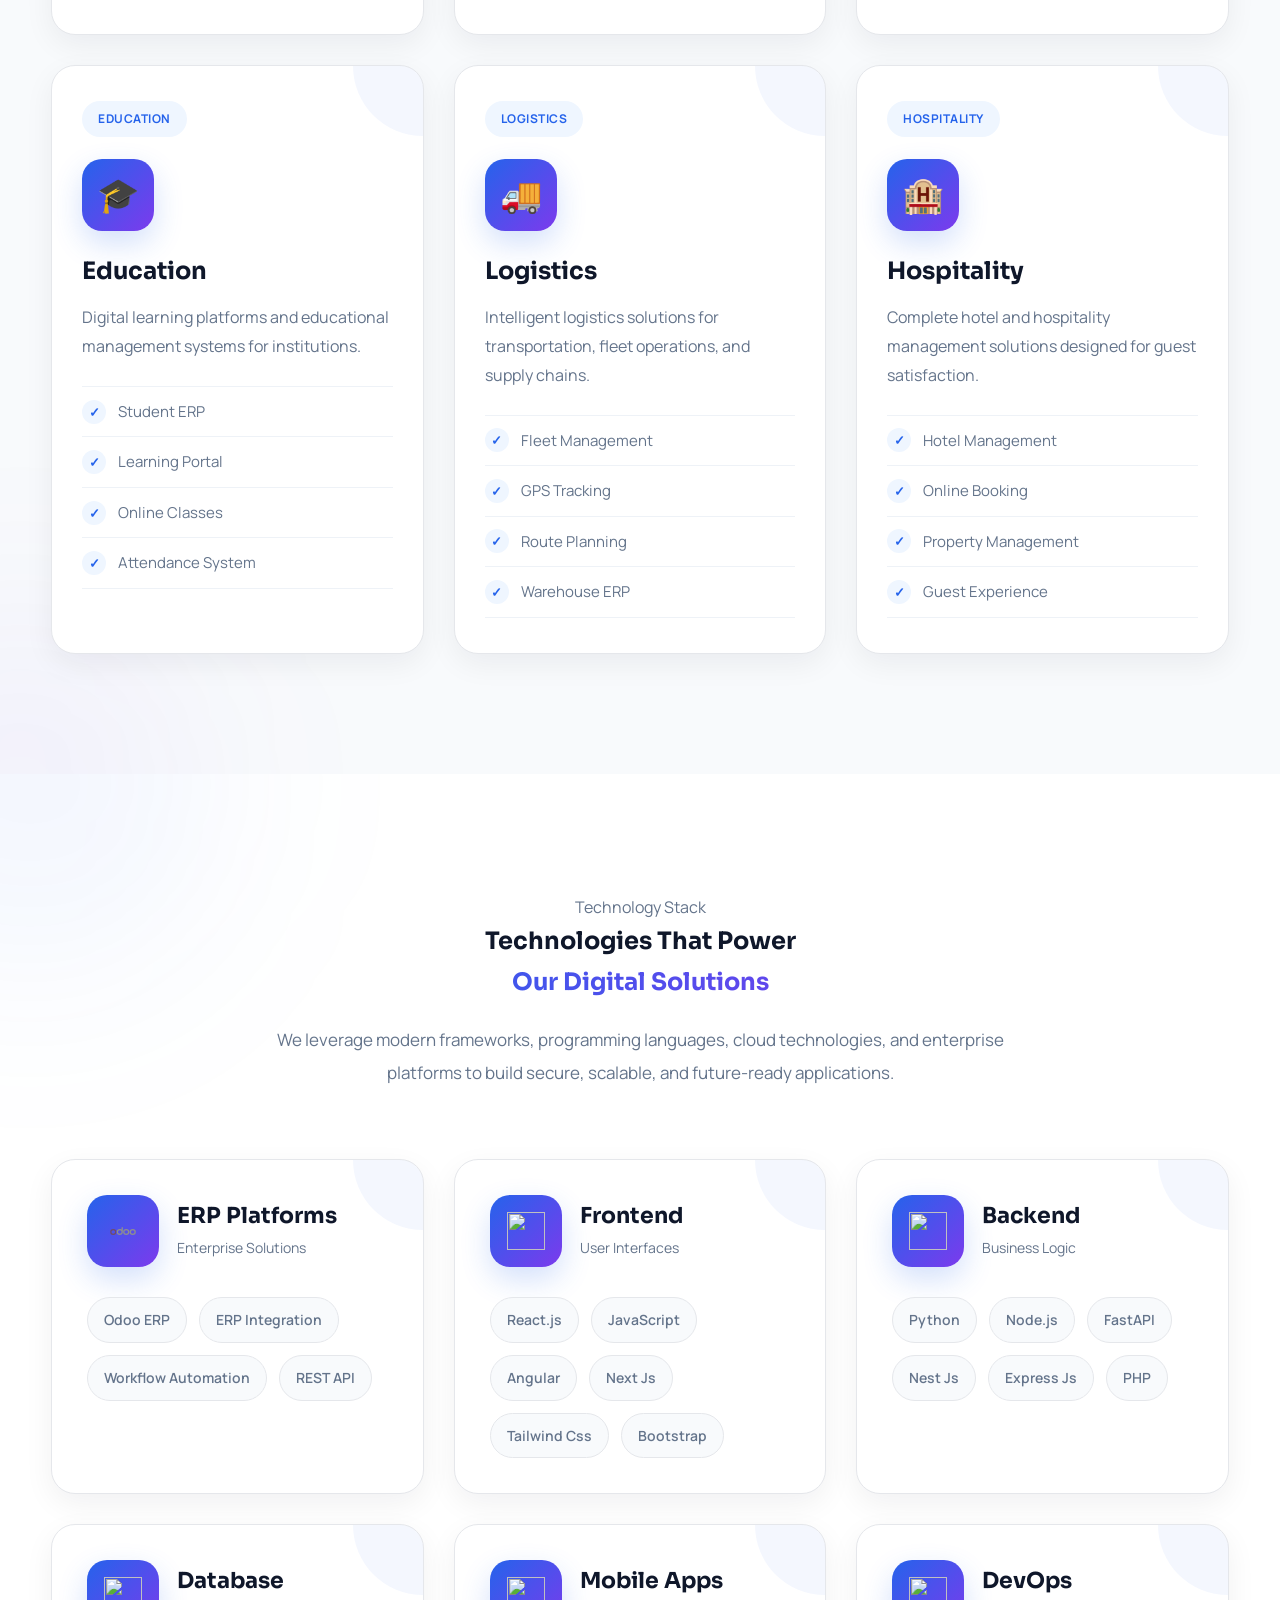
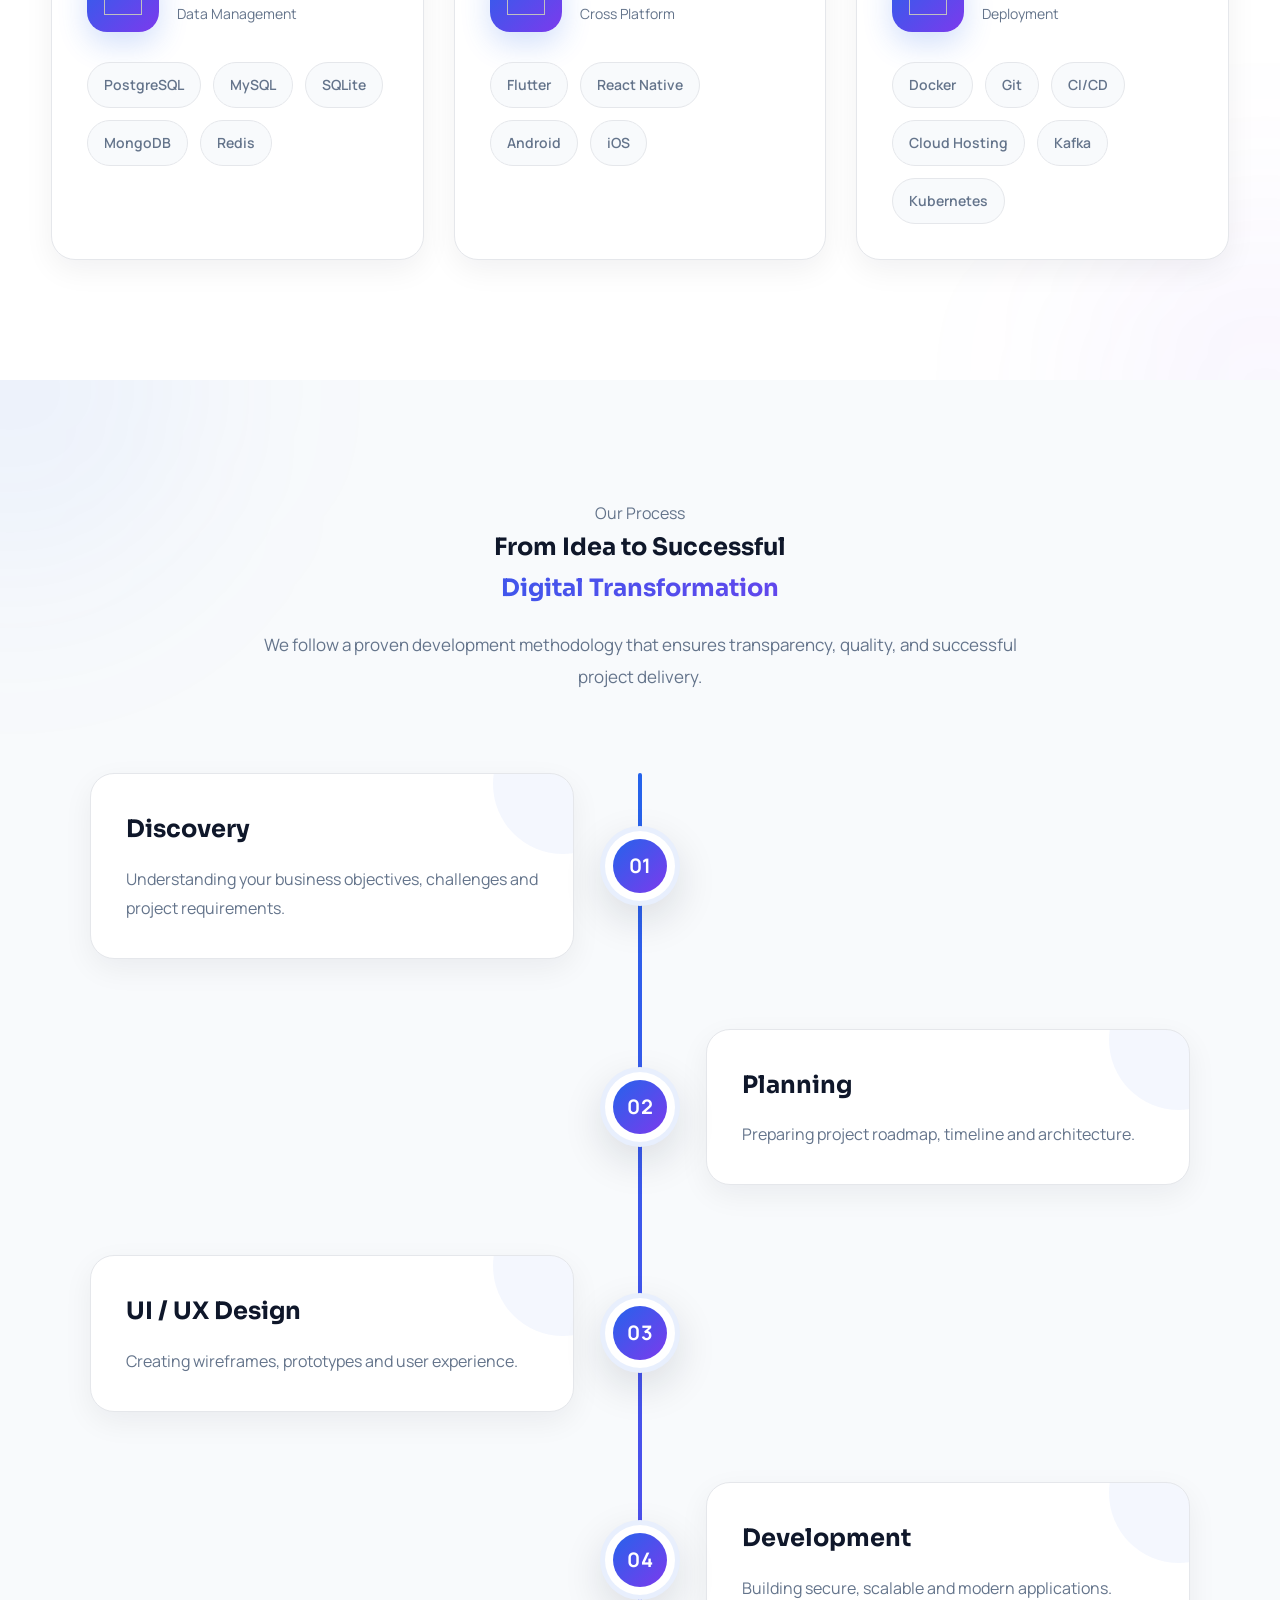
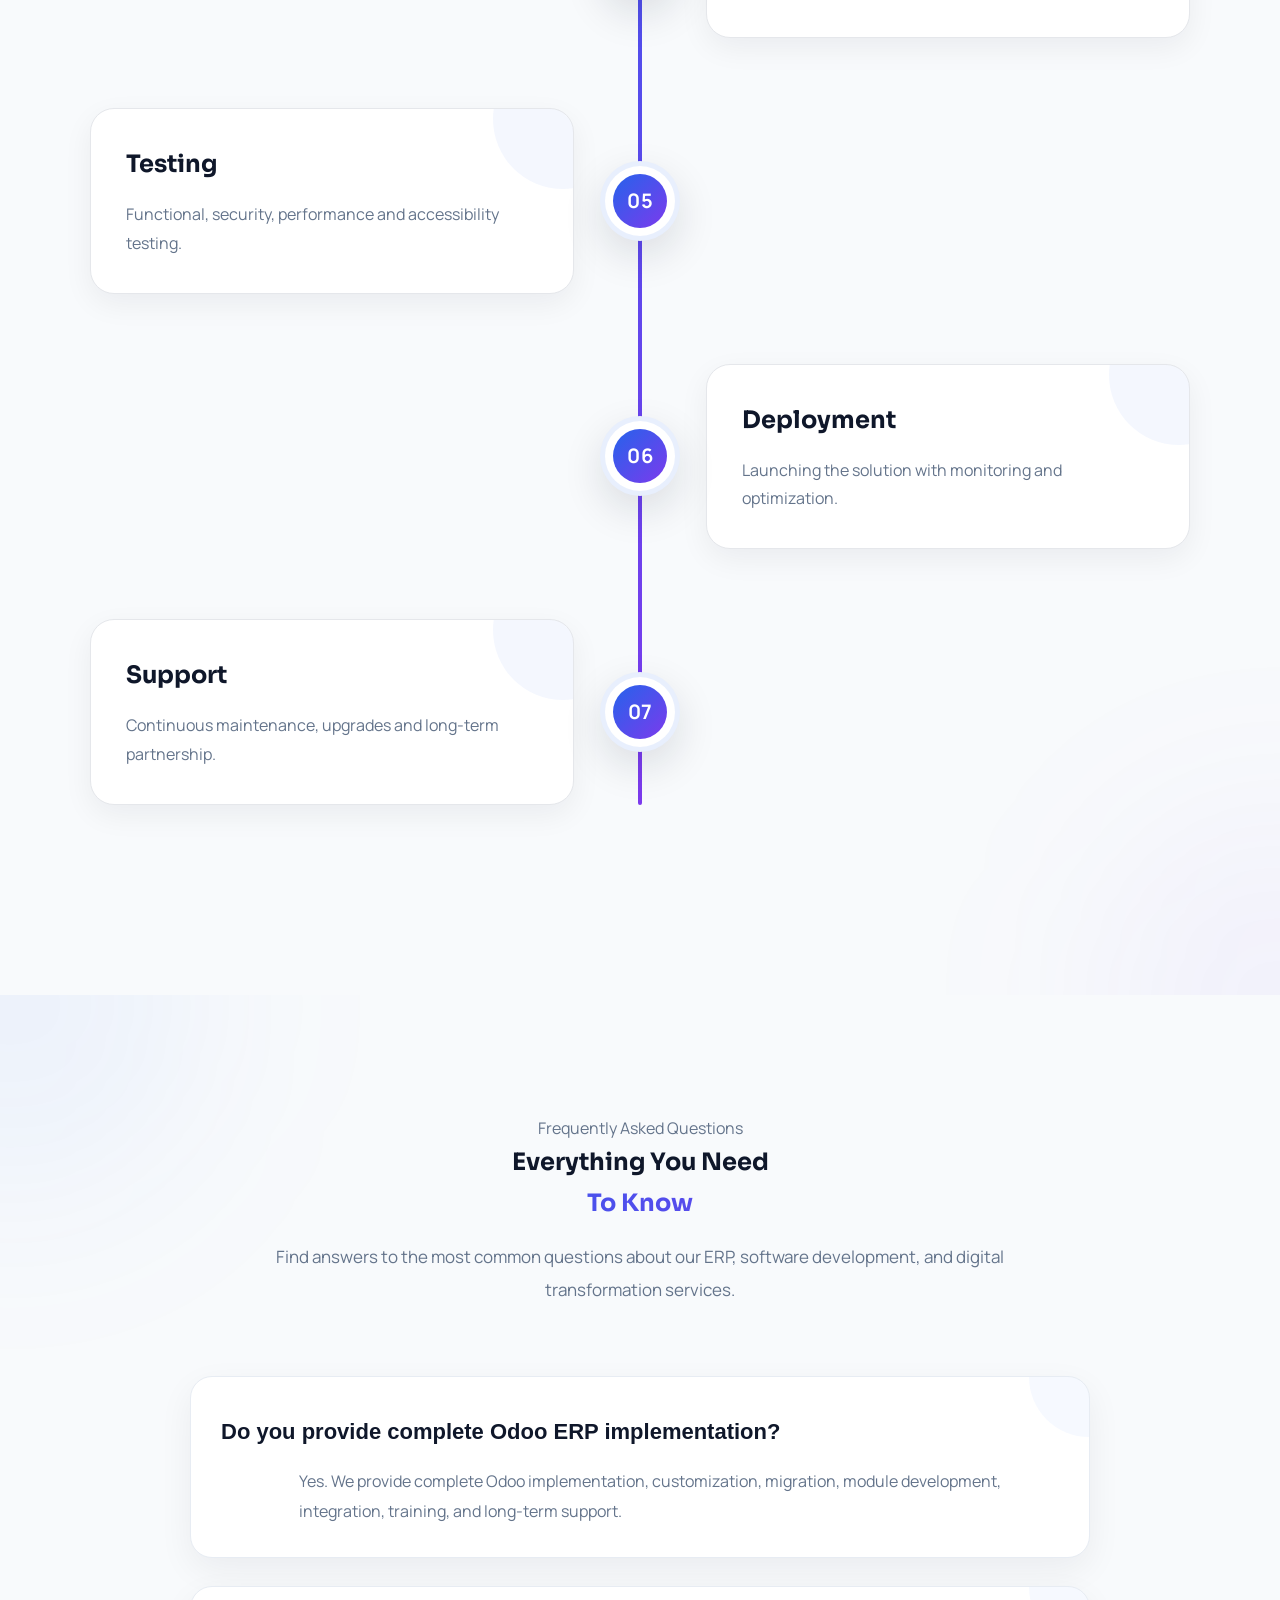
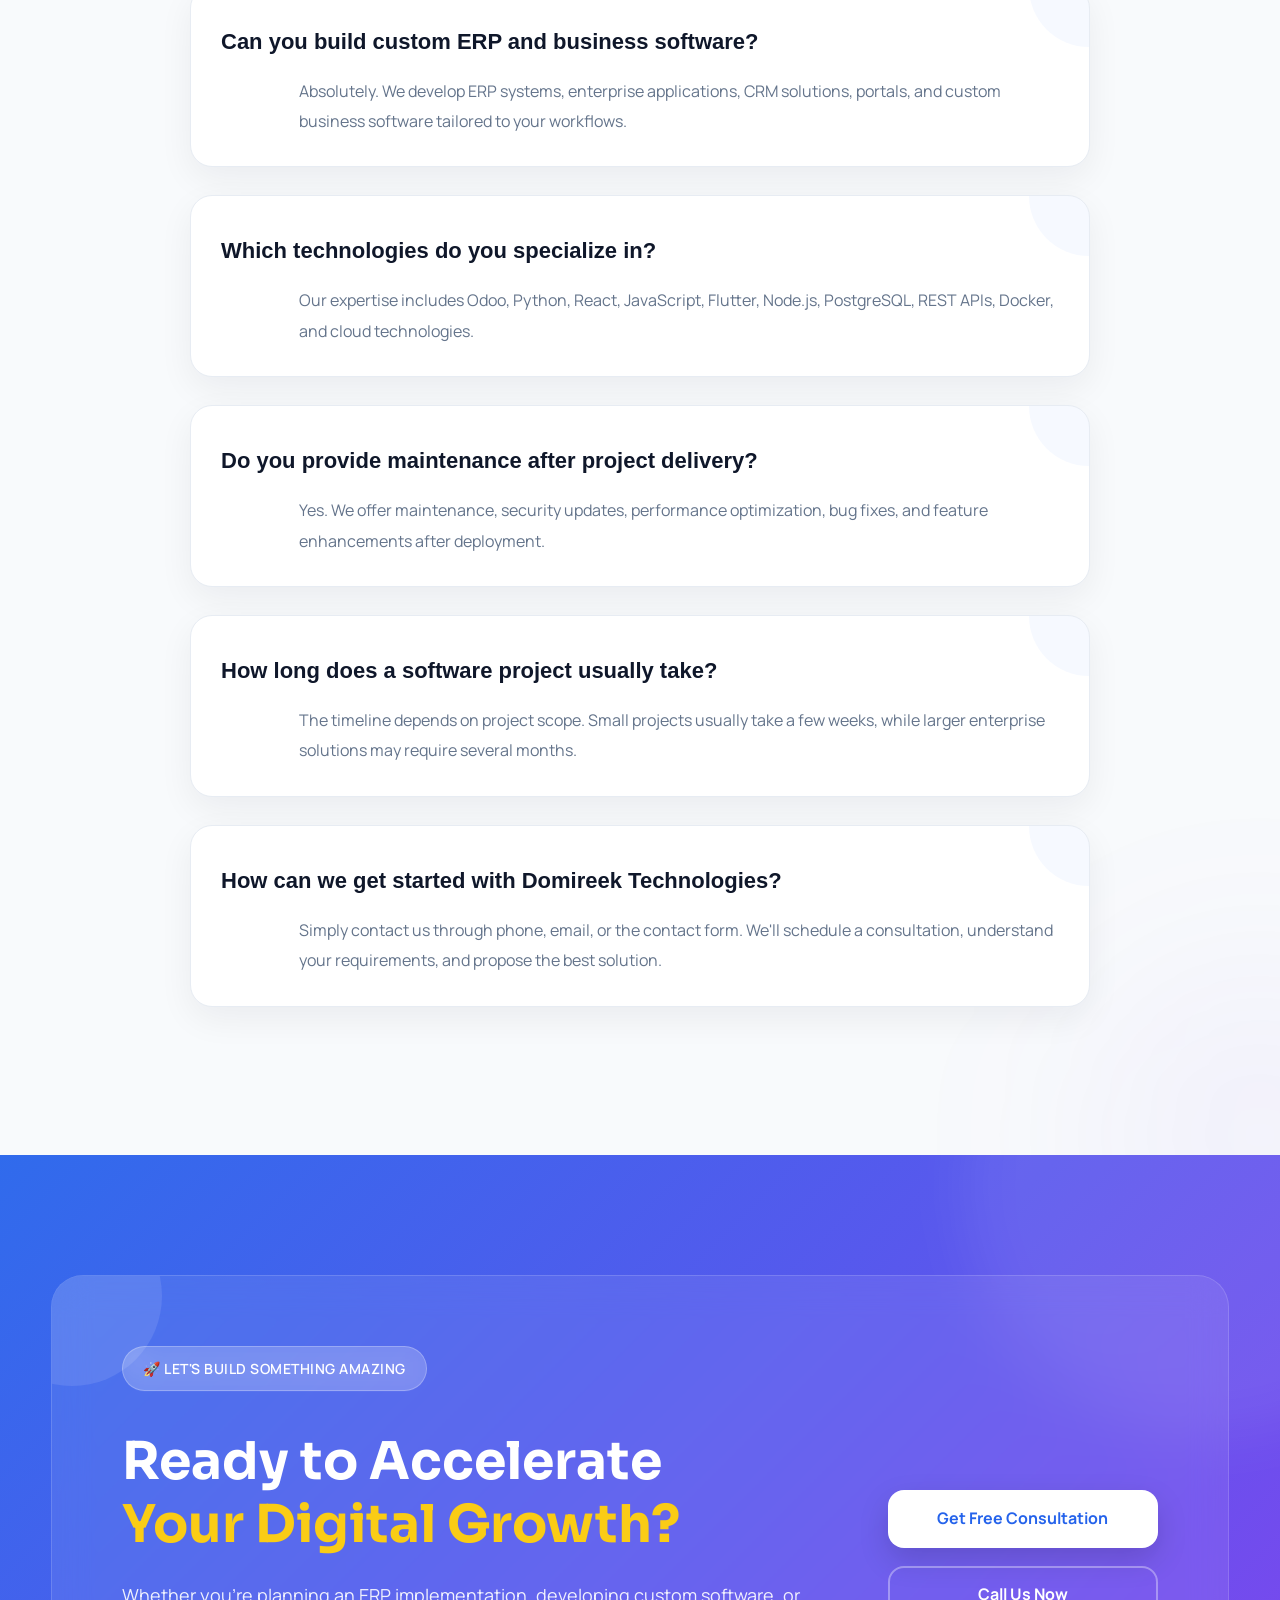
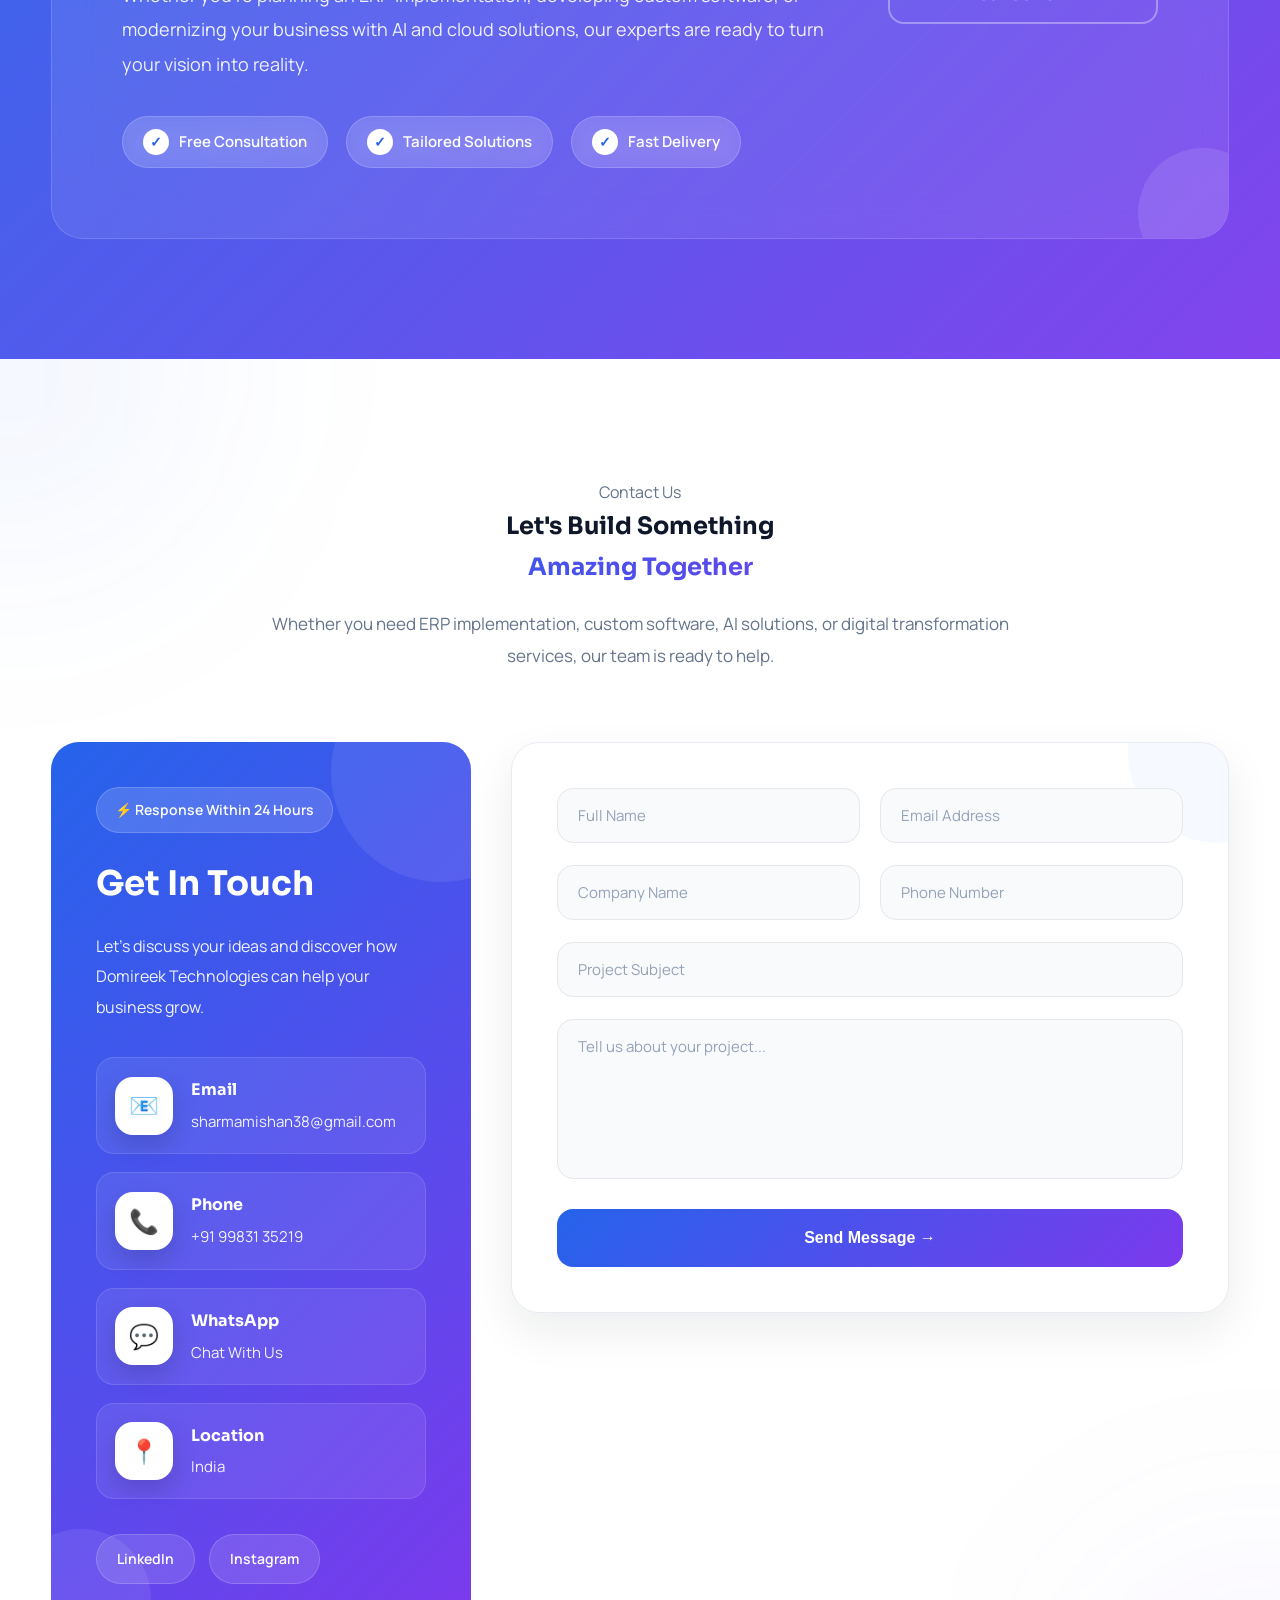
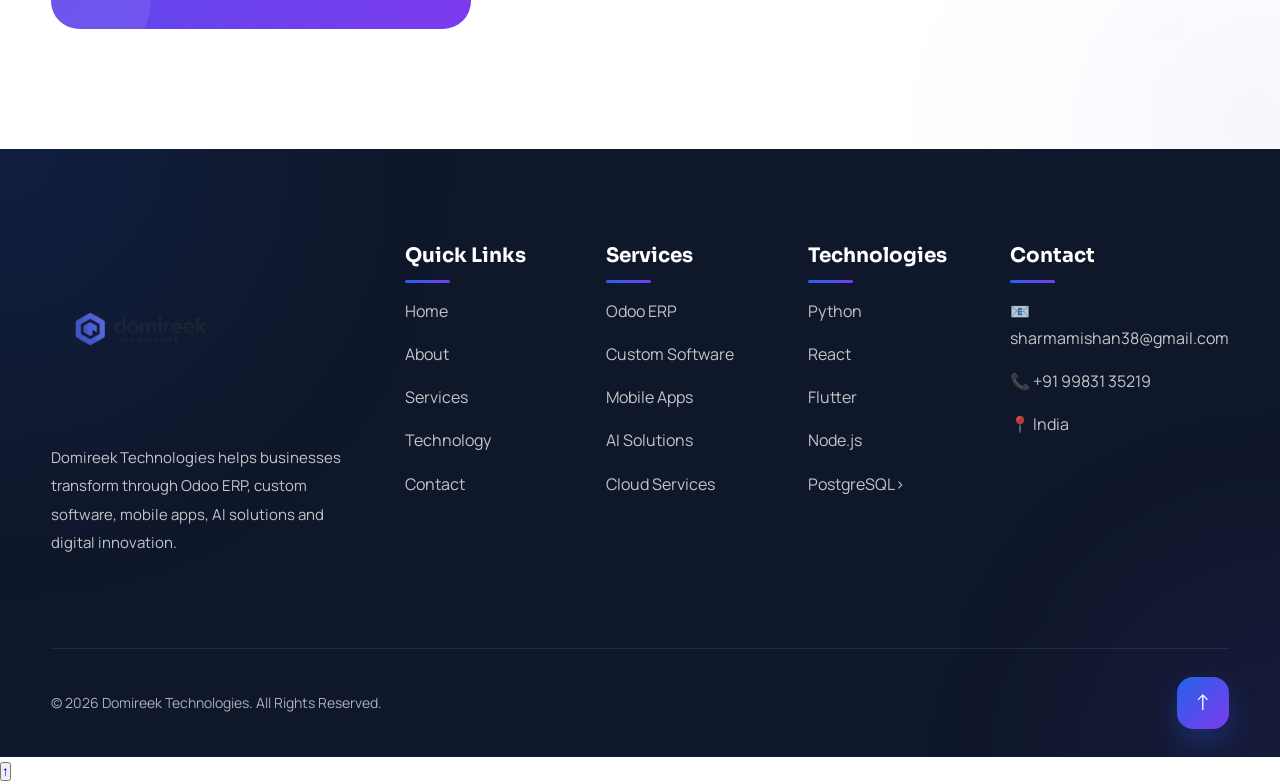
==== commit ab22eb10: "ui" ====
--- a/index.html
+++ b/index.html
@@ -362,7 +362,7 @@
 <!-- ======================================== -->
 <!-- What We Do -->
 <!-- ======================================== -->
-
+<!-- 
 <section class="what-we-do">
 
     <div class="container">
@@ -518,7 +518,7 @@
 
     </div>
 
-</section>
+</section> -->
 
 
 
@@ -1140,10 +1140,12 @@
 
                 <div class="technology-list">
 
-                    <span>HTML5</span>
-                    <span>CSS3</span>
+                    <span>React.js</span>
                     <span>JavaScript</span>
-                    <span>React.js</span>
+                    <span>Angular</span>
+                    <span>Next Js</span>
+                    <span>Tailwind Css</span>
+                    <span>Bootstrap</span>
 
                 </div>
 
@@ -1176,8 +1178,10 @@
 
                     <span>Python</span>
                     <span>Node.js</span>
-                    <span>REST APIs</span>
-                    <span>Authentication</span>
+                    <span>FastAPI</span>
+                    <span>Nest Js</span>
+                    <span>Express Js</span>
+                    <span>PHP</span>
 
                 </div>
 
@@ -1211,7 +1215,8 @@
                     <span>PostgreSQL</span>
                     <span>MySQL</span>
                     <span>SQLite</span>
-                    <span>Database Design</span>
+                    <span>MongoDB</span>
+                    <span>Redis</span>
 
                 </div>
 
@@ -1243,9 +1248,9 @@
                 <div class="technology-list">
 
                     <span>Flutter</span>
+                    <span>React Native</span>
                     <span>Android</span>
                     <span>iOS</span>
-                    <span>Responsive UI</span>
 
                 </div>
 
@@ -1280,6 +1285,8 @@
                     <span>Git</span>
                     <span>CI/CD</span>
                     <span>Cloud Hosting</span>
+                    <span>Kafka</span>
+                    <span>Kubernetes</span>
 
                 </div>
 
--- a/style.css
+++ b/style.css
@@ -731,11 +731,7 @@
 
 @media(max-width:576px){
 
-.tech-grid{
-
-grid-template-columns:1fr;
-
-}
+
 
 .section-heading h2{
 
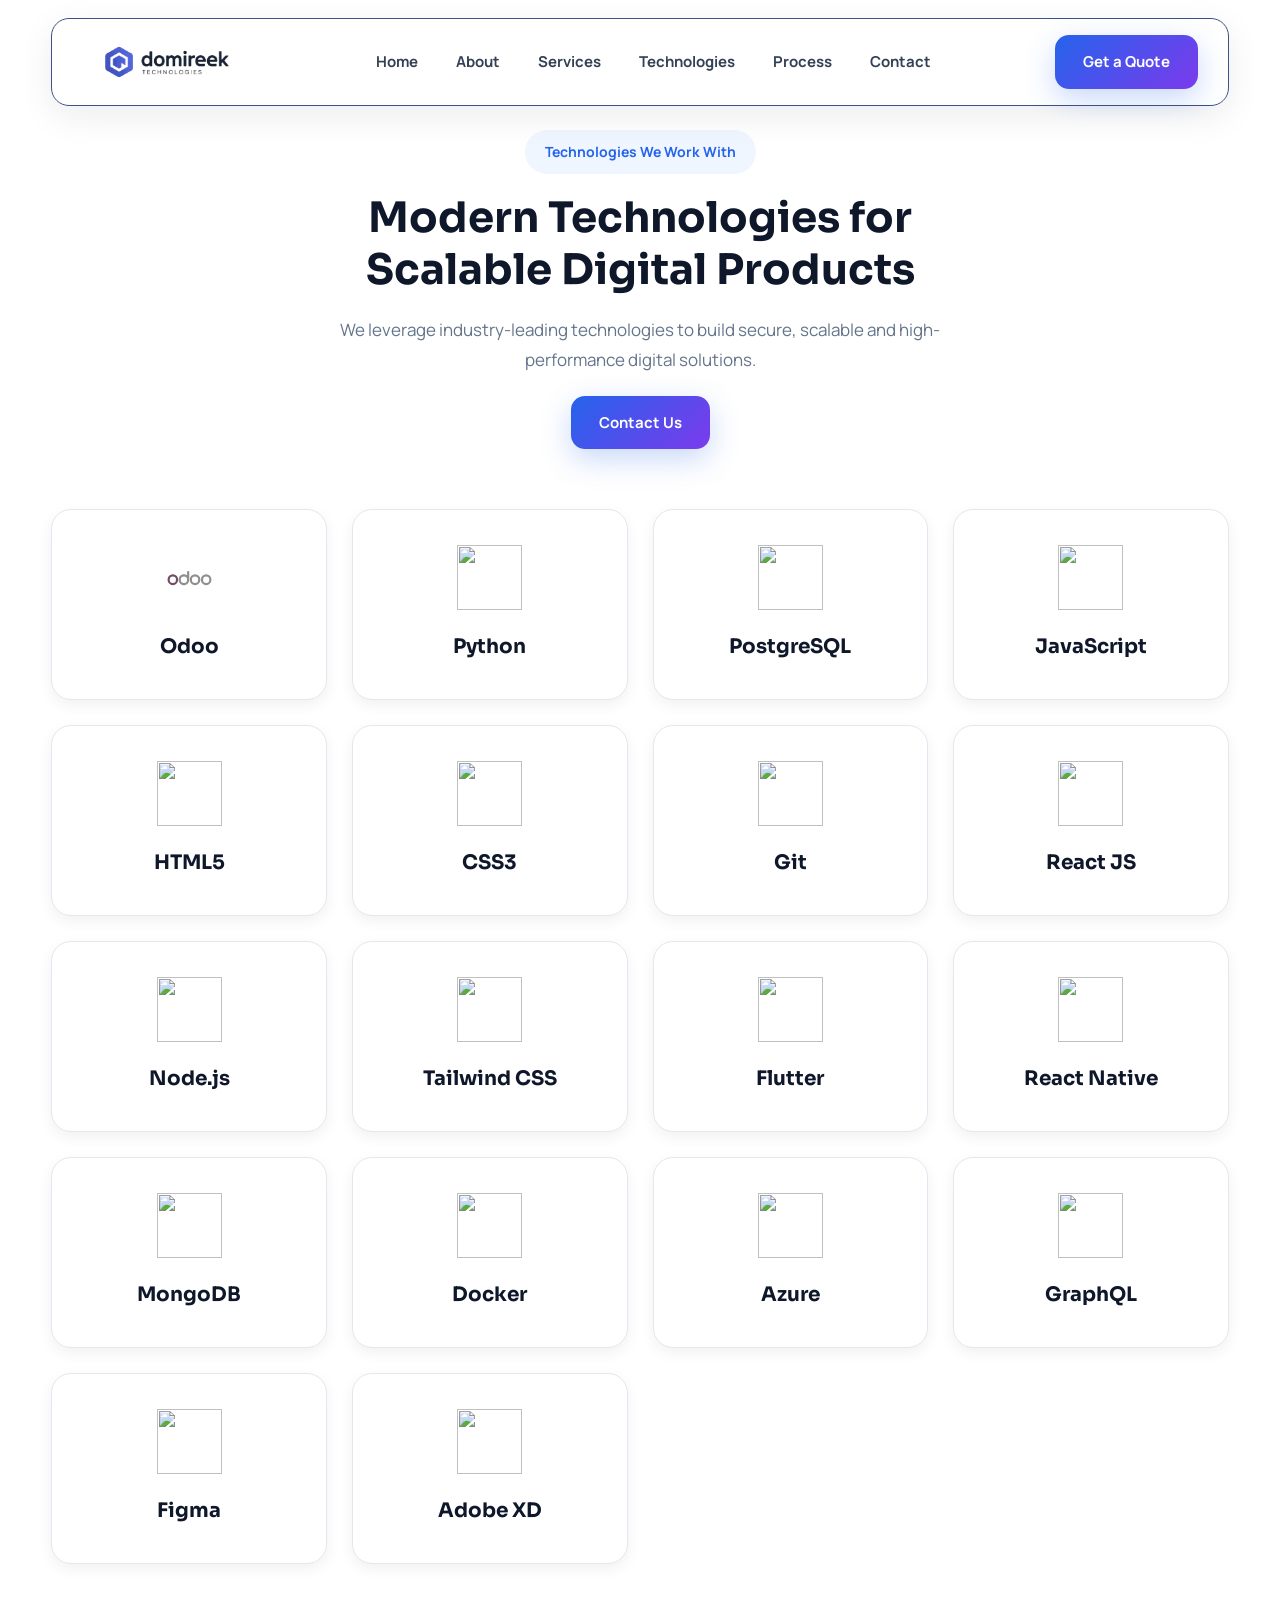
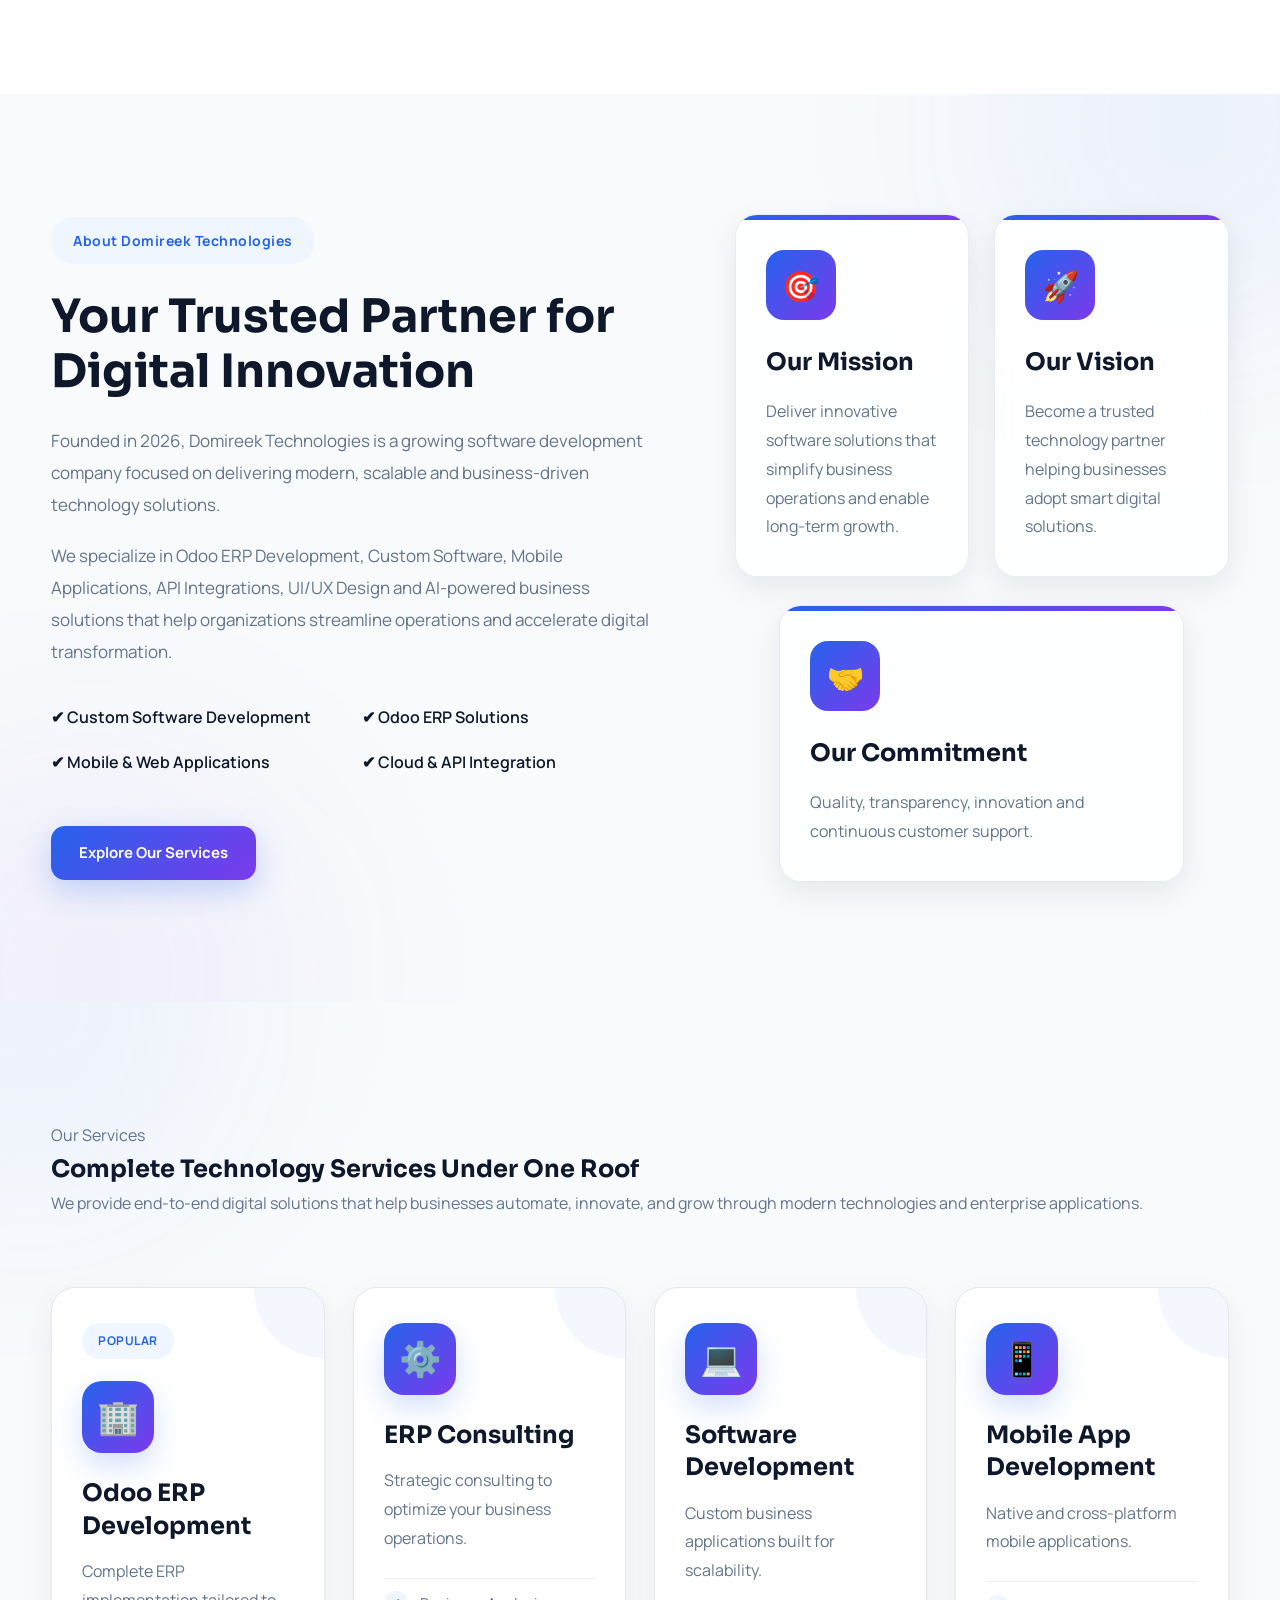
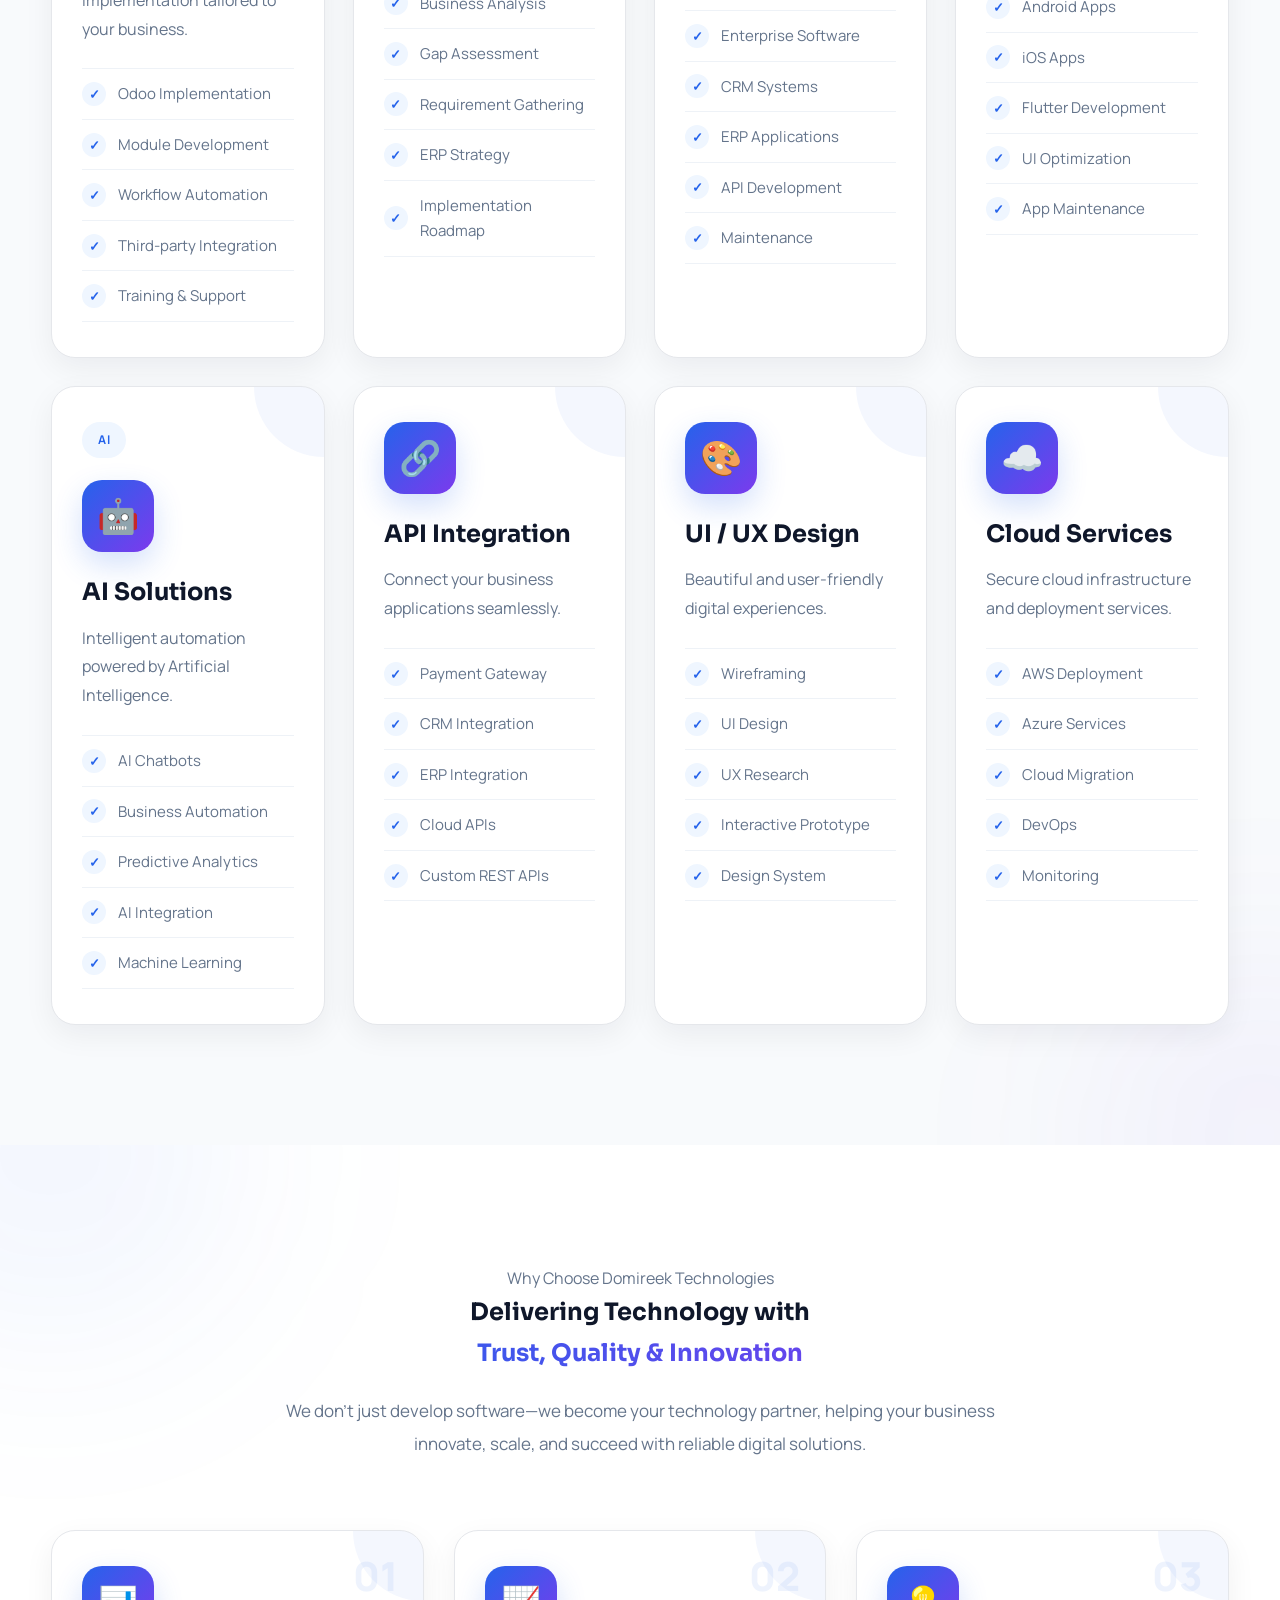
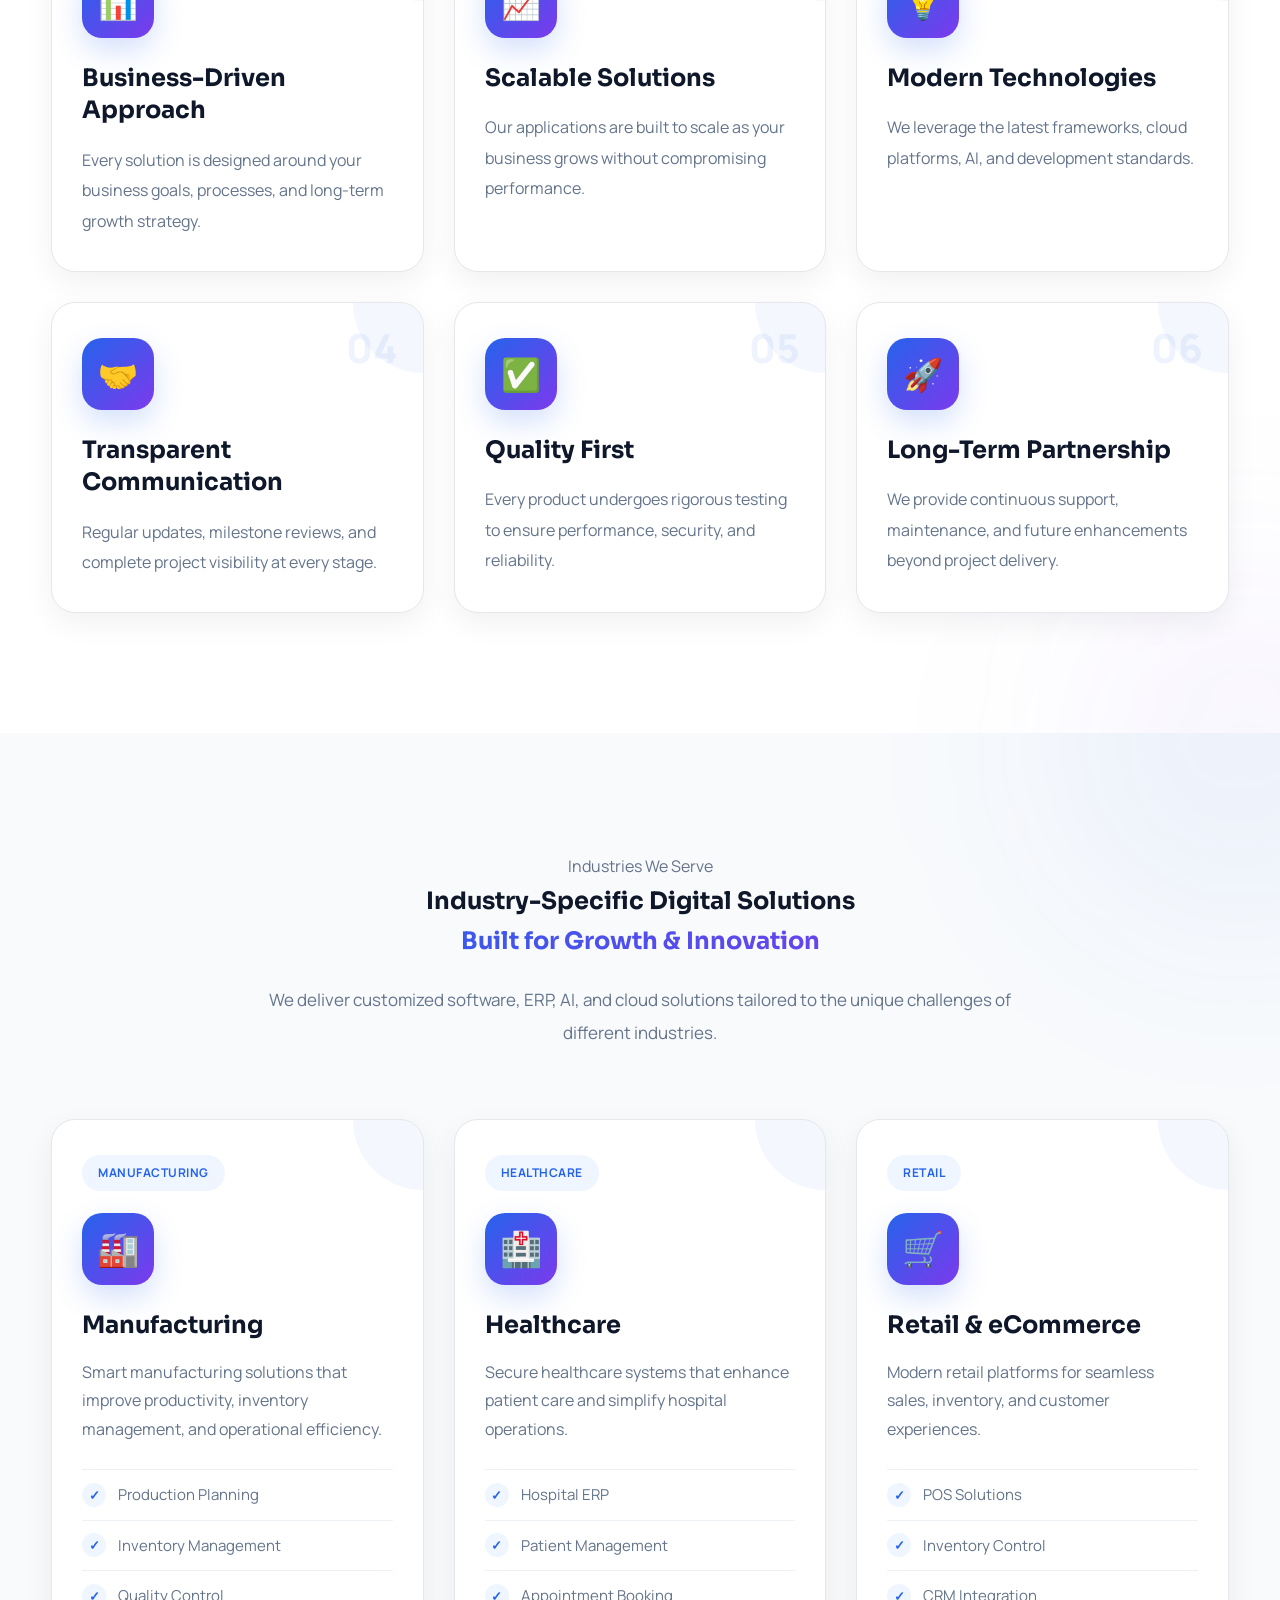
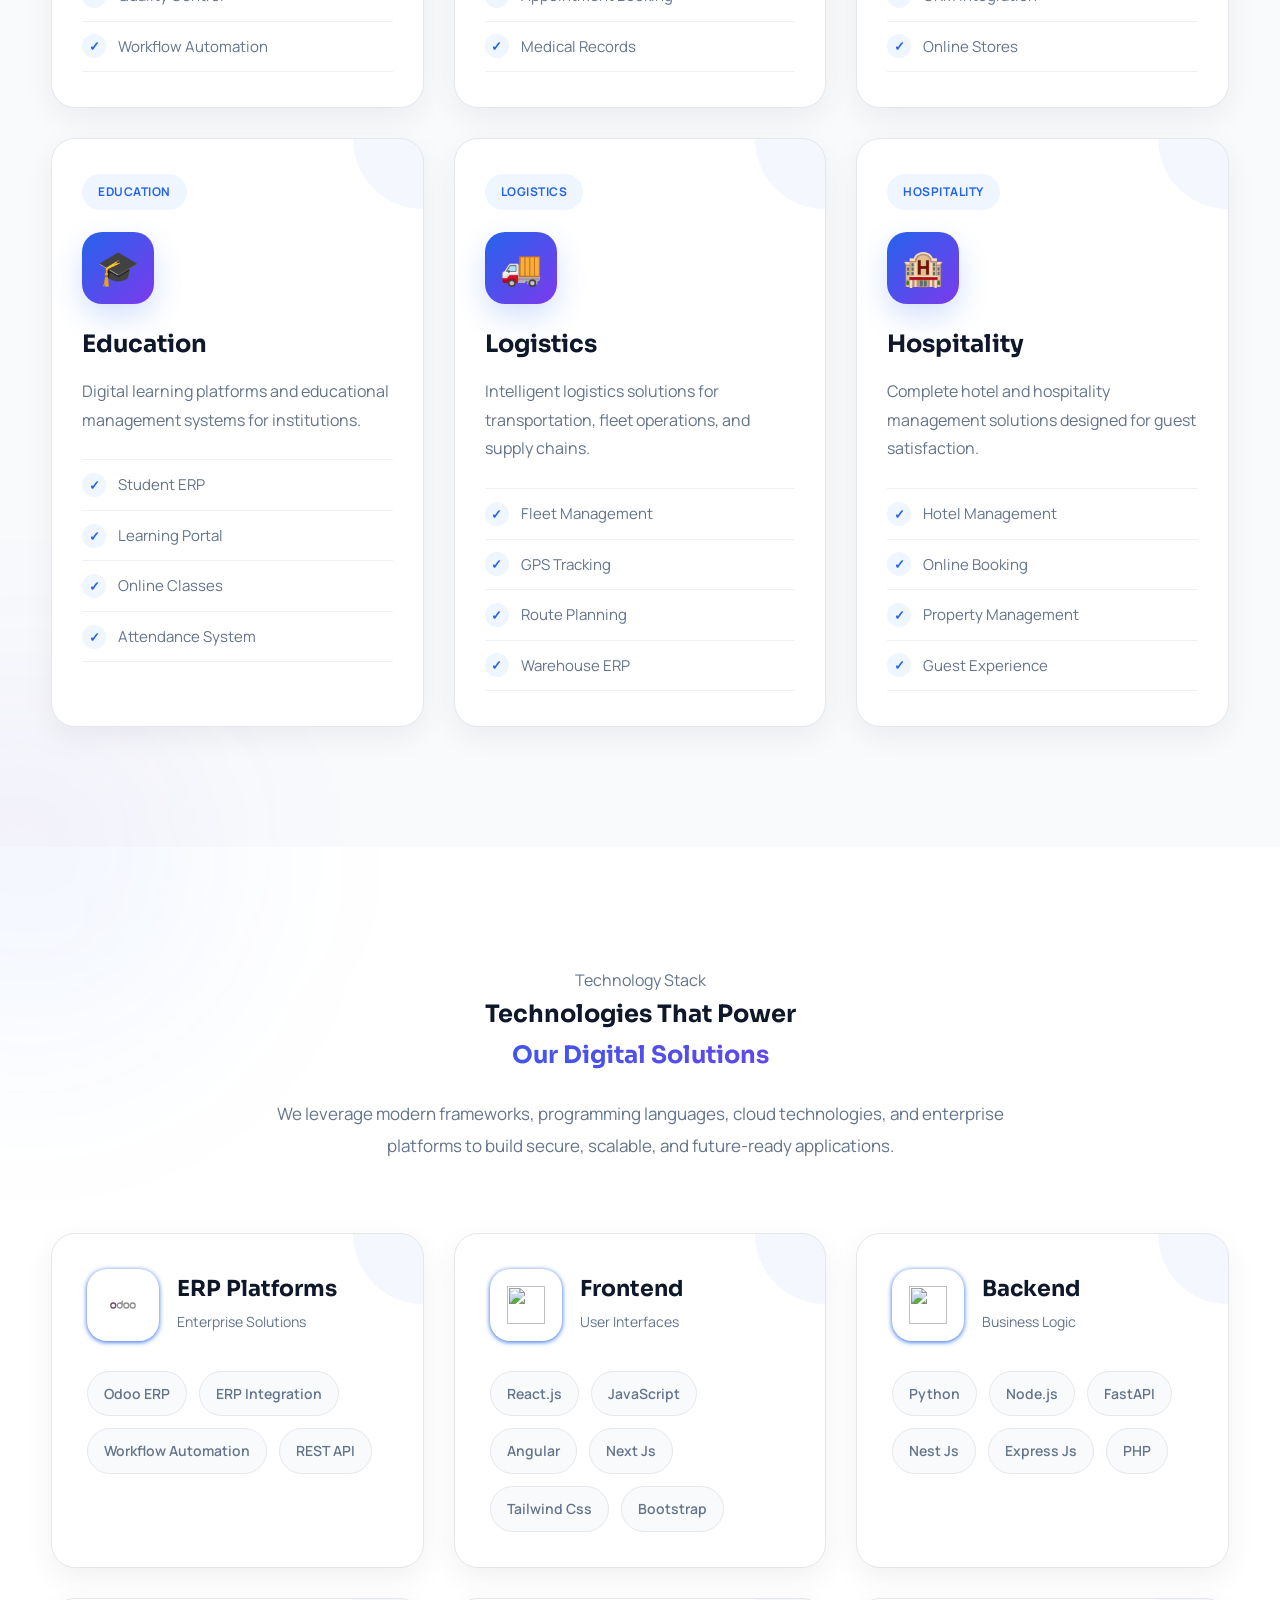
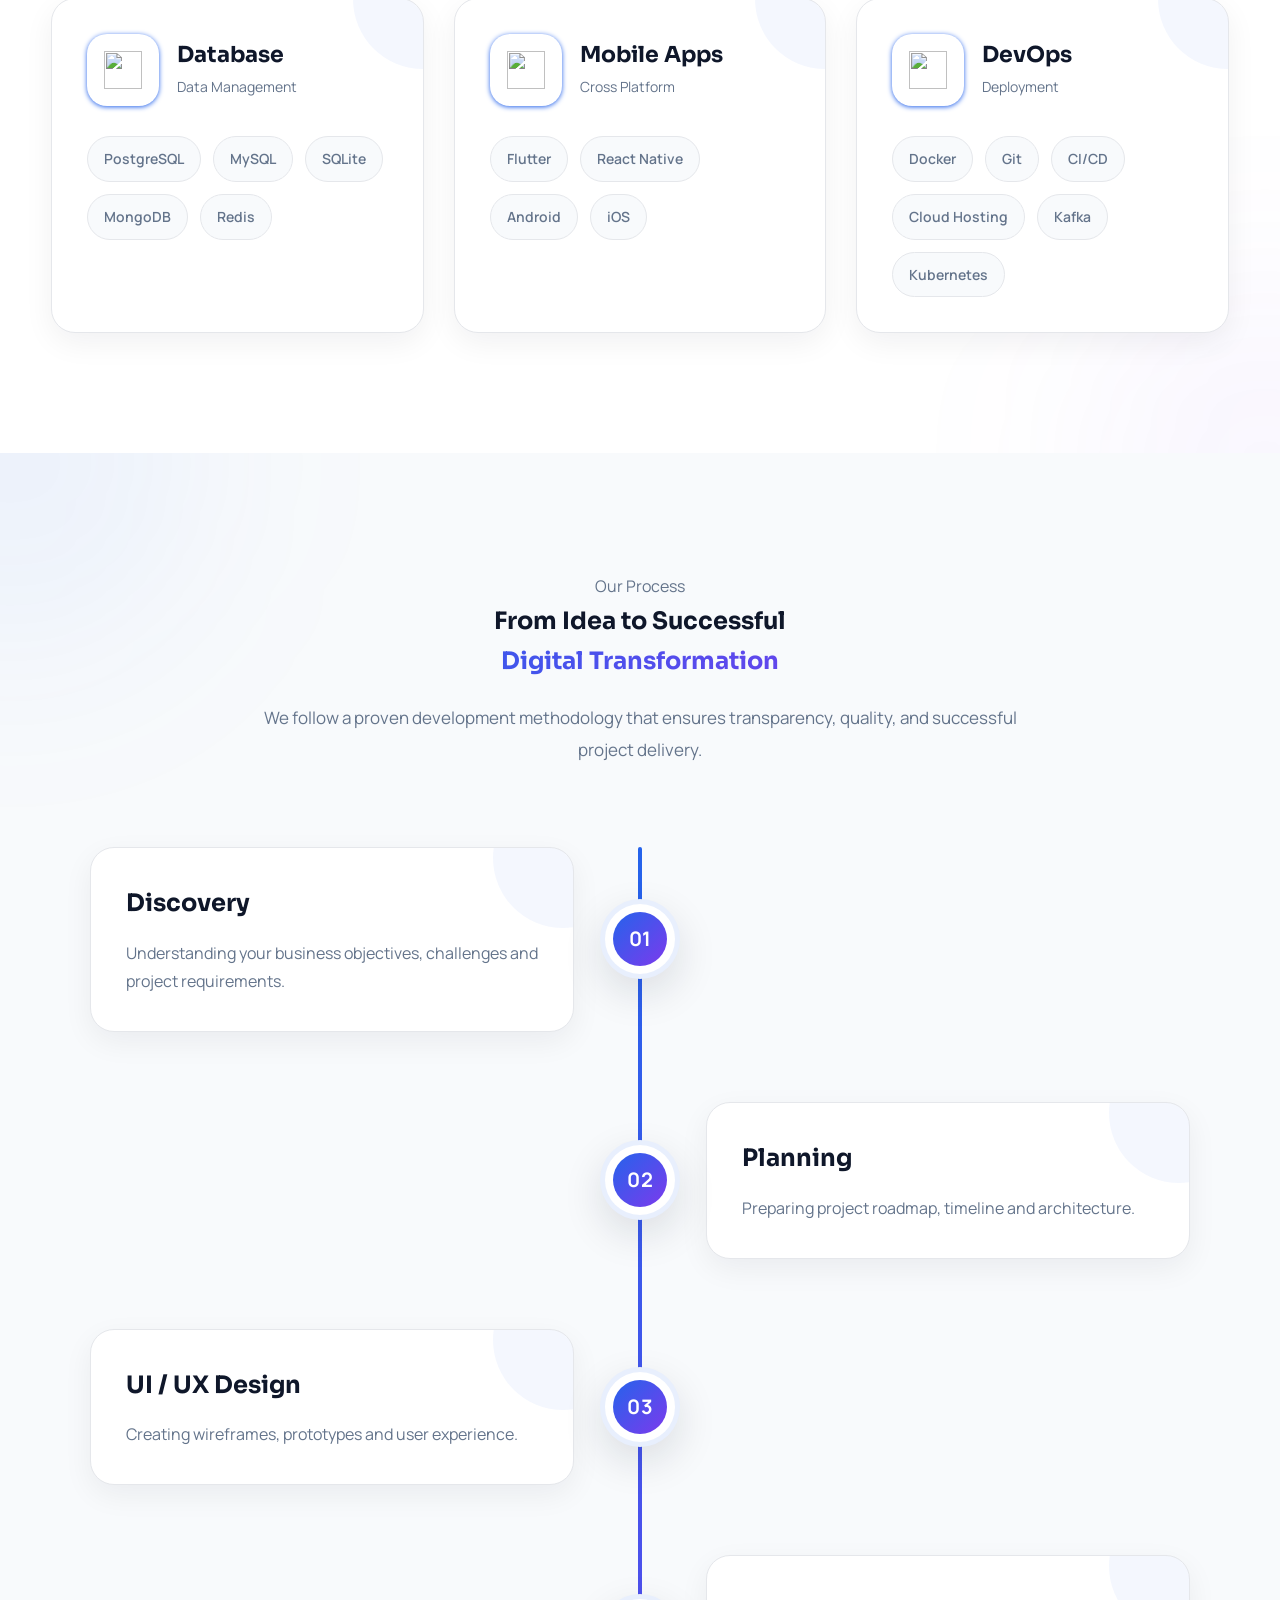
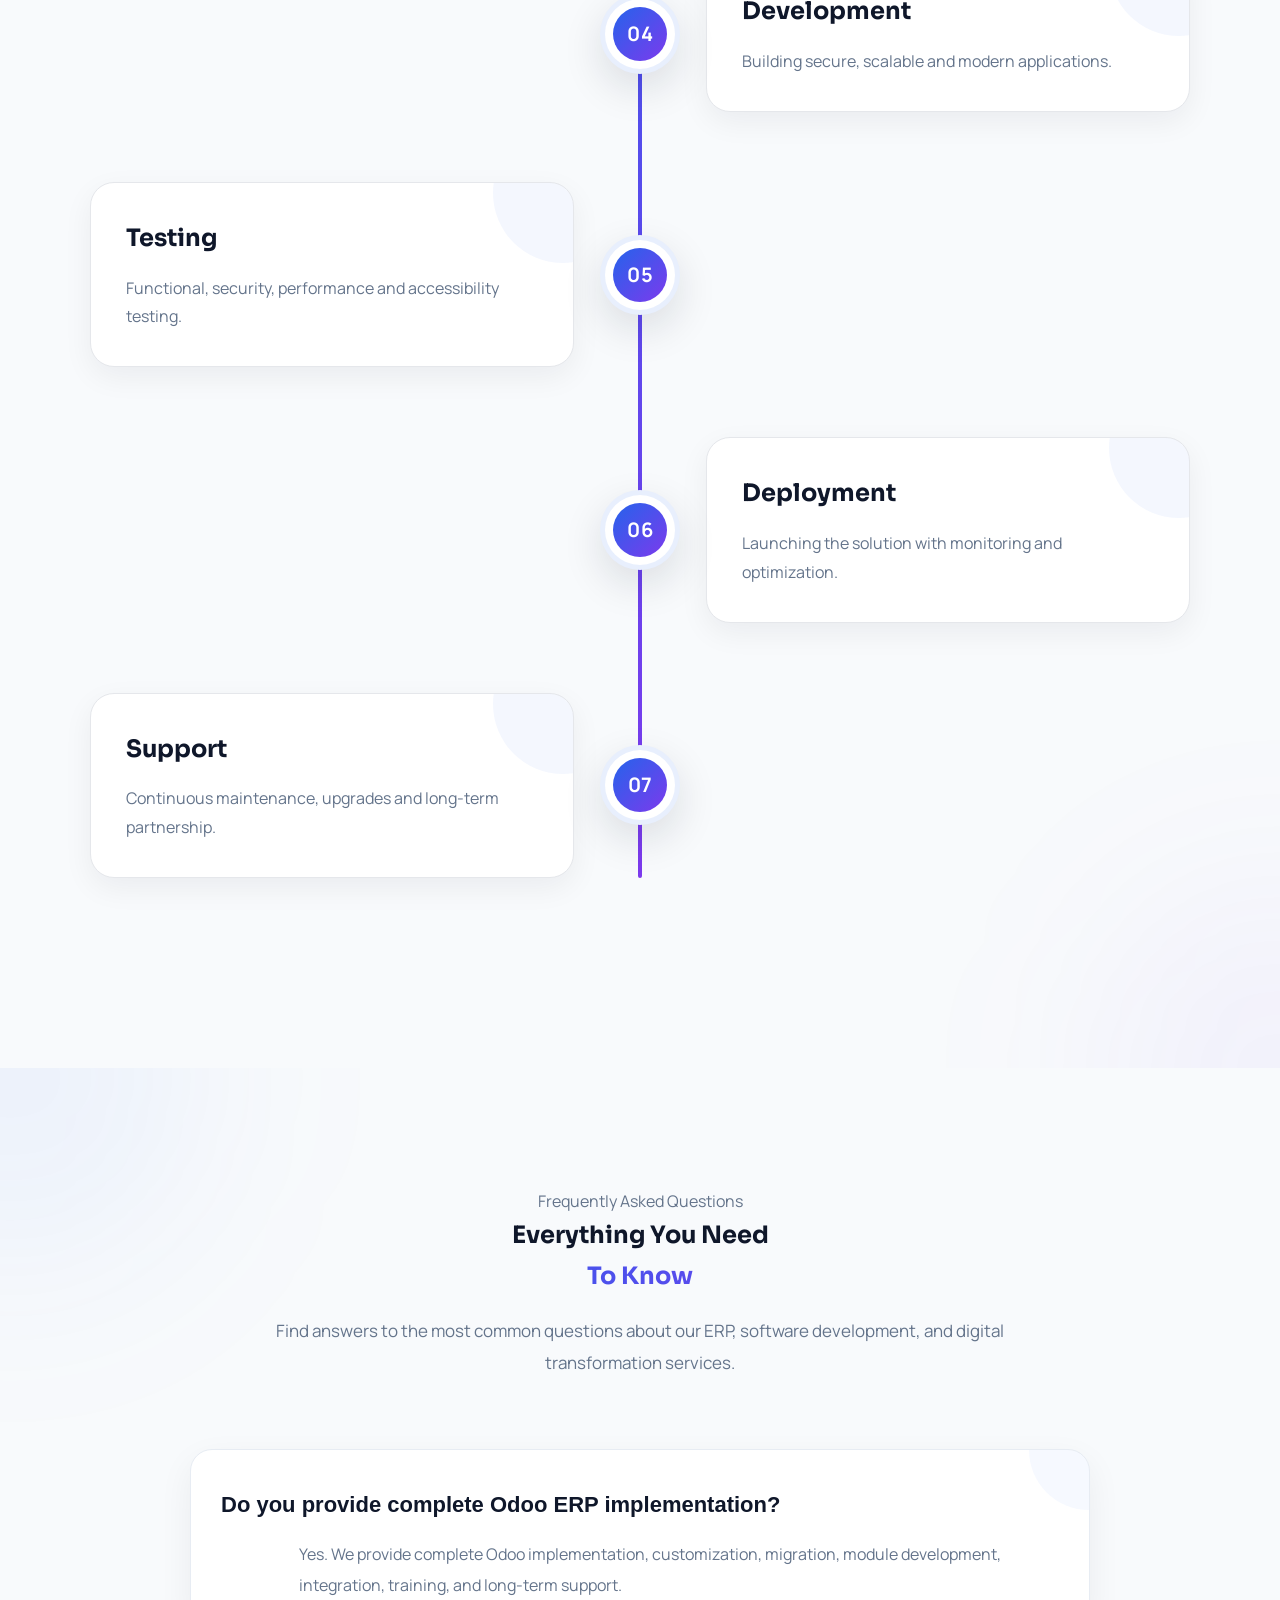
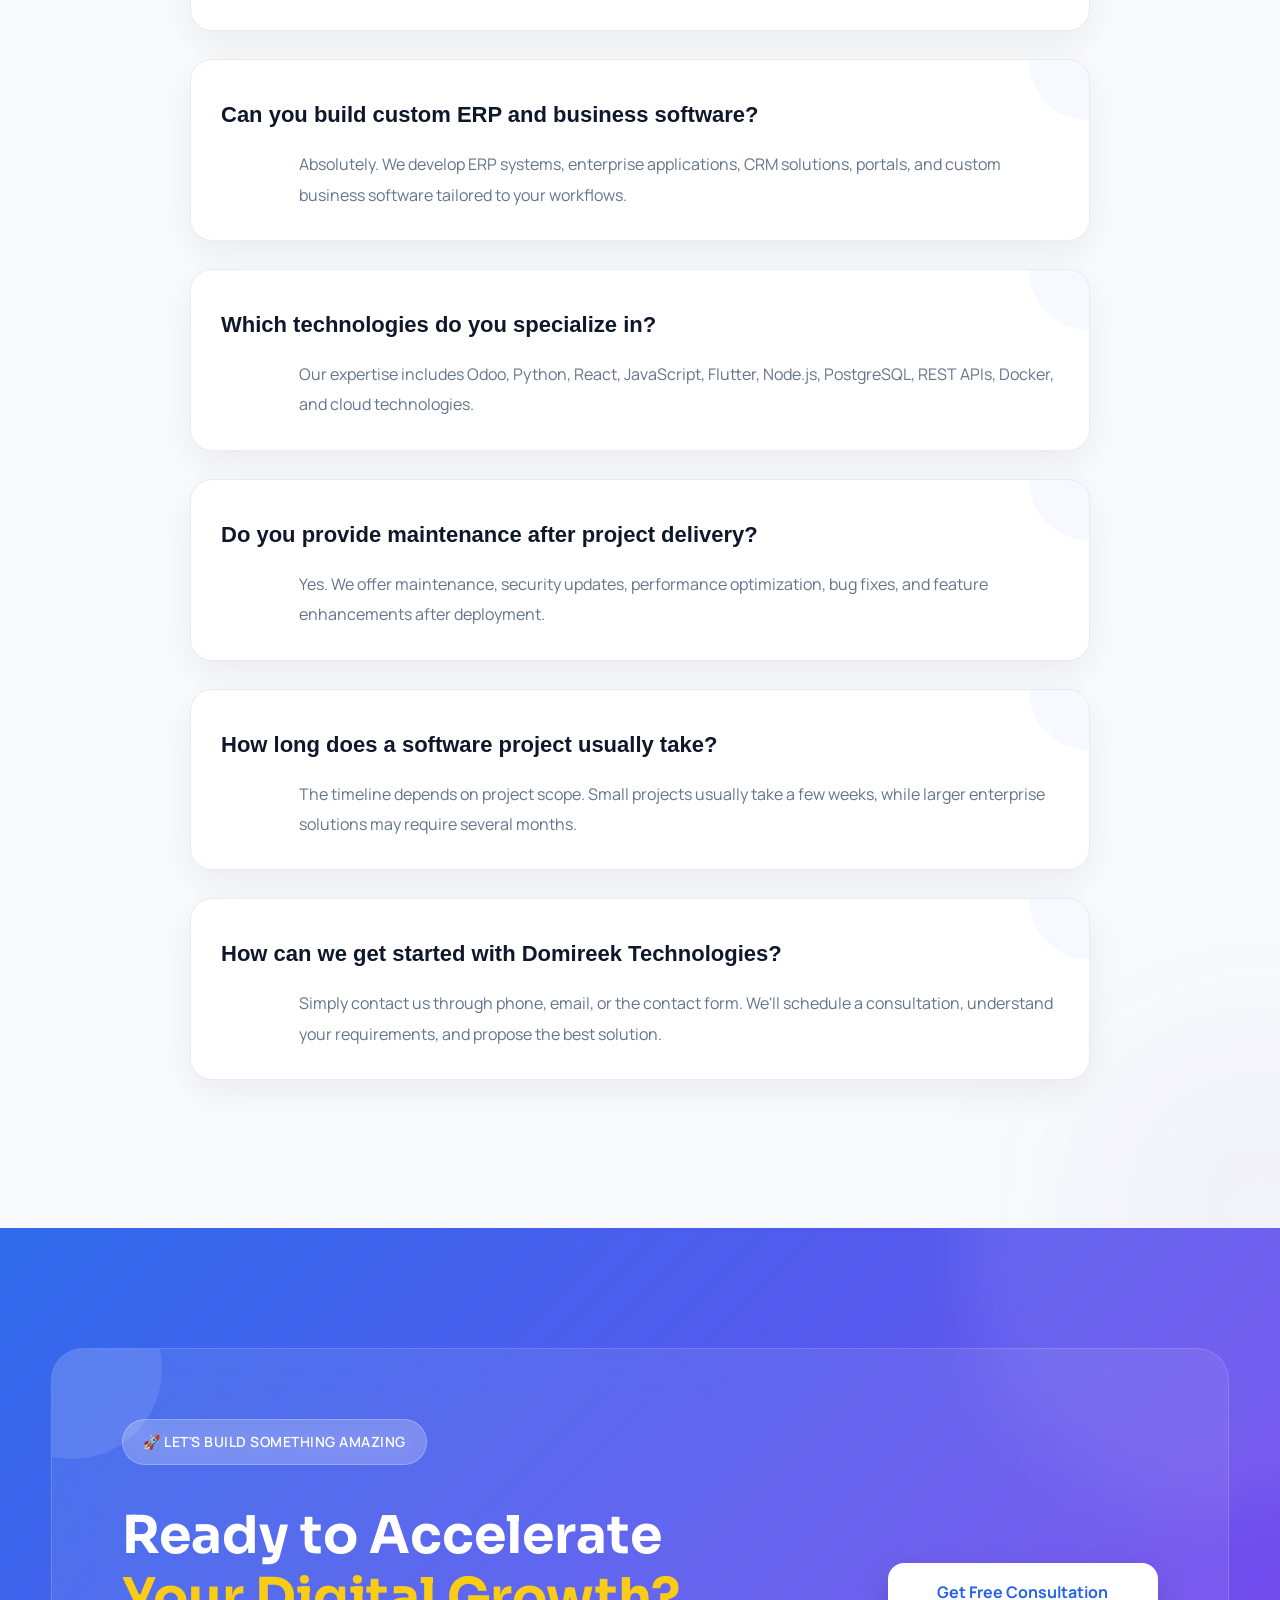
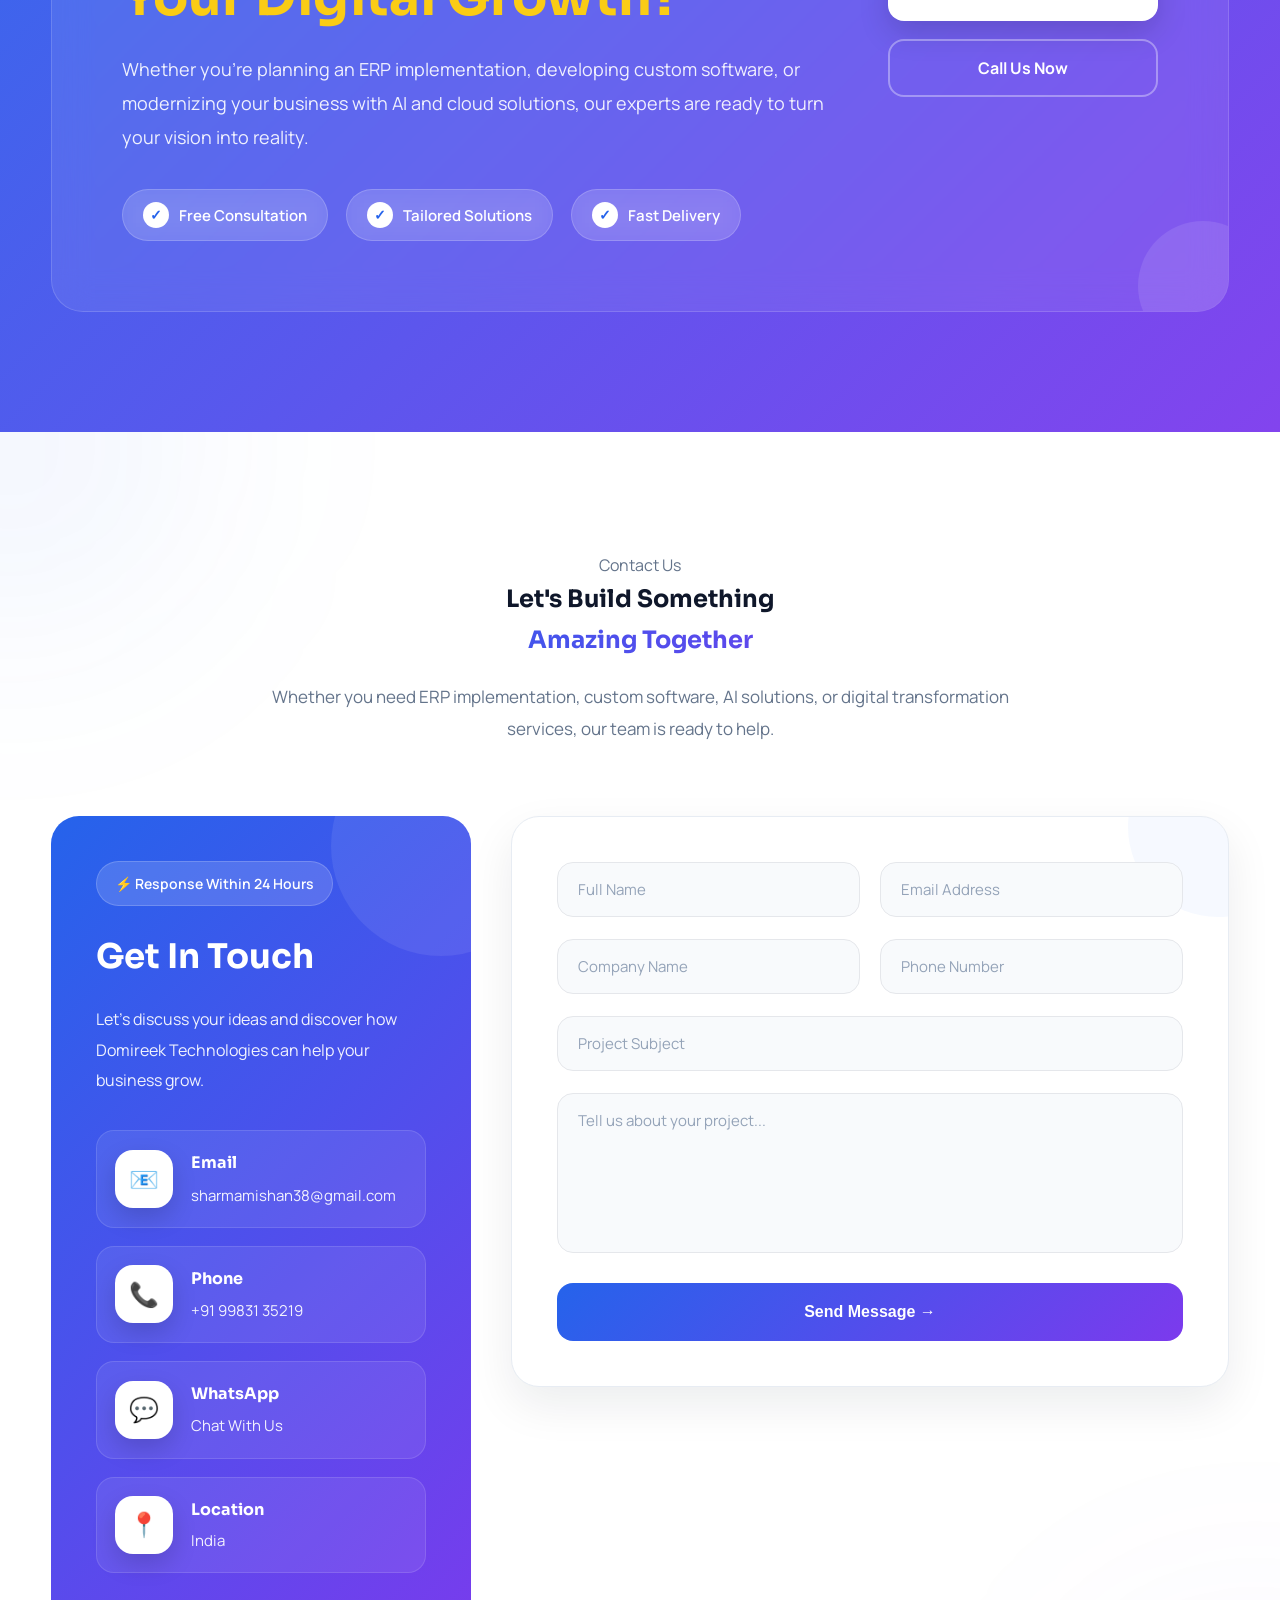
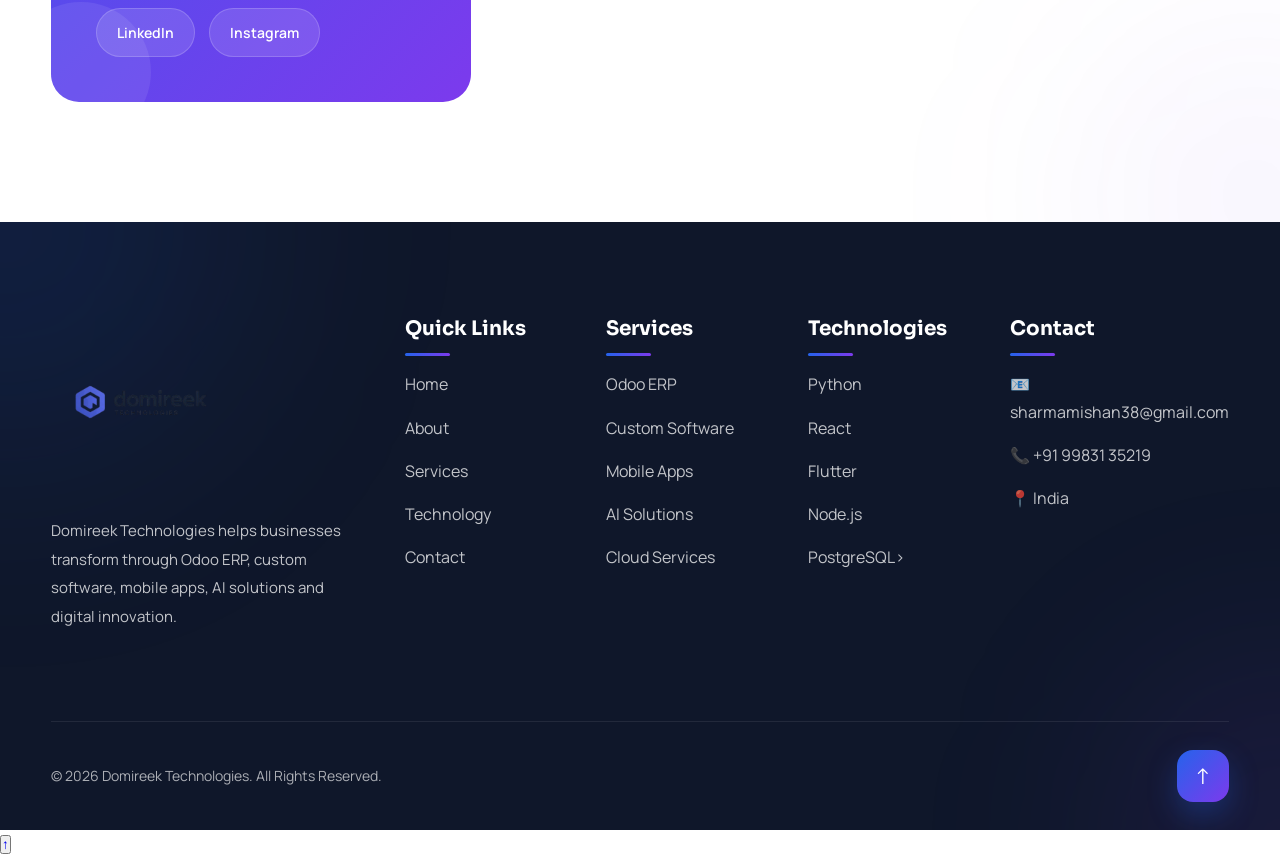
==== commit 7cbbbcf6: "footer fix" ====
--- a/index.html
+++ b/index.html
@@ -116,6 +116,11 @@
                 We leverage industry-leading technologies to build secure,
                 scalable and high-performance digital solutions.
             </p>
+             <a href="#contact" class="contact-btn">
+
+                    Contact Us
+
+                </a>
 
         </div>
 
--- a/style.css
+++ b/style.css
@@ -622,342 +622,16 @@
     line-height:1.8;
 
 }
-
-/*=========================
-Grid
-=========================*/
-
-.tech-grid{
-
-    display:grid;
-
-    grid-template-columns:repeat(4,1fr);
-
-    gap:25px;
-
-}
-
-/*=========================
-Card
-=========================*/
-
-.tech-card{
-
-    background:#fff;
-
-    border:1px solid var(--border);
-
-    border-radius:20px;
-
-    padding:35px 25px;
-
-    text-align:center;
-
-    transition:var(--transition);
-
-    box-shadow:var(--shadow-sm);
-
-}
-
-.tech-card:hover{
-
-    transform:translateY(-10px);
-
-    border-color:var(--primary);
-
-    box-shadow:0 20px 45px rgba(37,99,235,.12);
-
-}
-
-/*=========================
-Icon
-=========================*/
-
-.tech-card img{
-
-    width:65px;
-
-    height:65px;
-
-    object-fit:contain;
-
-    margin:0 auto 20px;
-
-    transition:var(--transition);
-
-}
-
-.tech-card:hover img{
-
-    transform:scale(1.15) rotate(5deg);
-
-}
-
-/*=========================
-Title
-=========================*/
-
-.tech-card h4{
-
-    font-size:20px;
-
-    color:var(--dark);
-
-    margin:0;
-
-    font-weight:700;
-
-}
-
-/*=========================
-Responsive
-=========================*/
-
-@media(max-width:991px){
-
-.tech-grid{
-
-grid-template-columns:repeat(2,1fr);
-
-}
-
-.section-heading h2{
-
-font-size:34px;
-
-}
-
-}
-
-@media(max-width:576px){
-
-
-
-.section-heading h2{
-
-font-size:28px;
-
-}
-
-.tech-card{
-
-padding:30px 20px;
-
-}
-
-.tech-card img{
-
-width:55px;
-
-height:55px;
-
-}
-
-}
-/*=========================================
-                ABOUT SECTION
-=========================================*/
-
-.about{
-
-    position:relative;
-
-    padding:120px 0;
-
-    background:#F8FAFC;
-
-    overflow:hidden;
-
-}
-
-/*=========================================
-Background Glow
-=========================================*/
-
-.about::before{
-
-    content:"";
-
-    position:absolute;
-
-    top:-180px;
-
-    right:-120px;
-
-    width:420px;
-
-    height:420px;
-
-    border-radius:50%;
-
-    background:rgba(37,99,235,.06);
-
-    filter:blur(100px);
-
-}
-
-.about::after{
-
-    content:"";
-
-    position:absolute;
-
-    bottom:-180px;
-
-    left:-120px;
-
-    width:420px;
-
-    height:420px;
-
-    border-radius:50%;
-
-    background:rgba(124,58,237,.06);
-
-    filter:blur(100px);
-
-}
-
-/*=========================================
-Container
-=========================================*/
-
-.about-container{
-
-    position:relative;
-
-    z-index:2;
-
-    display:grid;
-
-    grid-template-columns:1.1fr .9fr;
+.contact-btn{
+
+    display:inline-flex;
 
     align-items:center;
 
-    gap:80px;
-
-}
-
-/*=========================================
-LEFT SIDE
-=========================================*/
-
-.about-left{
-
-    max-width:620px;
-
-}
-
-/*=========================================
-Section Tag
-=========================================*/
-
-.section-tag{
-
-    display:inline-flex;
-
-    align-items:center;
-
-    gap:8px;
-
-    padding:12px 22px;
-
-    border-radius:50px;
-
-    background:#EFF6FF;
-
-    color:var(--primary);
-
-    font-size:14px;
-
-    font-weight:700;
-
-    letter-spacing:.5px;
-
-    margin-bottom:25px;
-
-}
-
-/*=========================================
-Heading
-=========================================*/
-
-.about-left h2{
-
-    font-size:46px;
-
-    line-height:1.2;
-
-    color:var(--dark);
-
-    margin-bottom:25px;
-
-}
-
-/*=========================================
-Paragraph
-=========================================*/
-
-.about-left p{
-
-    font-size:17px;
-
-    color:var(--text);
-
-    line-height:1.9;
-
-    margin-bottom:18px;
-
-}
-
-/*=========================================
-Checklist
-=========================================*/
-
-.about-list{
-
-    display:grid;
-
-    grid-template-columns:repeat(2,1fr);
-
-    gap:18px;
-
-    margin:35px 0 40px;
-
-}
-
-.about-list li{
-
-    display:flex;
-
-    align-items:center;
-
-    gap:12px;
-
-    font-size:16px;
-
-    font-weight:600;
-
-    color:var(--dark);
-
-}
-
-/*=========================================
-Button
-=========================================*/
-
-.about-left .about-btn{
-
-    margin-top:10px;
-
-    display:inline-flex;
-
-    align-items:center;
-
     justify-content:center;
 
     padding:14px 28px;
-
+    margin-top: 20px;
     border-radius:14px;
 
     background:linear-gradient(
@@ -976,7 +650,379 @@
     box-shadow:
     0 10px 30px rgba(37,99,235,.25);
 
-
+}
+
+.contact-btn:hover{
+
+    transform:translateY(-4px);
+
+    box-shadow:
+    0 18px 40px rgba(37,99,235,.32);
+
+}
+
+/*=========================
+Grid
+=========================*/
+
+.tech-grid{
+
+    display:grid;
+
+    grid-template-columns:repeat(4,1fr);
+
+    gap:25px;
+
+}
+
+/*=========================
+Card
+=========================*/
+
+.tech-card{
+
+    background:#fff;
+
+    border:1px solid var(--border);
+
+    border-radius:20px;
+
+    padding:35px 25px;
+
+    text-align:center;
+
+    transition:var(--transition);
+
+    box-shadow:var(--shadow-sm);
+
+}
+
+.tech-card:hover{
+
+    transform:translateY(-10px);
+
+    border-color:var(--primary);
+
+    box-shadow:0 20px 45px rgba(37,99,235,.12);
+
+}
+
+/*=========================
+Icon
+=========================*/
+
+.tech-card img{
+
+    width:65px;
+
+    height:65px;
+
+    object-fit:contain;
+
+    margin:0 auto 20px;
+
+    transition:var(--transition);
+
+}
+
+.tech-card:hover img{
+
+    transform:scale(1.15) rotate(5deg);
+
+}
+
+/*=========================
+Title
+=========================*/
+
+.tech-card h4{
+
+    font-size:20px;
+
+    color:var(--dark);
+
+    margin:0;
+
+    font-weight:700;
+
+}
+
+/*=========================
+Responsive
+=========================*/
+
+@media(max-width:991px){
+
+.tech-grid{
+
+grid-template-columns:repeat(2,1fr);
+
+}
+
+.section-heading h2{
+
+font-size:34px;
+
+}
+
+}
+
+@media(max-width:576px){
+
+
+
+.section-heading h2{
+
+font-size:28px;
+
+}
+
+.tech-card{
+
+padding:30px 20px;
+
+}
+
+.tech-card img{
+
+width:55px;
+
+height:55px;
+
+}
+
+}
+/*=========================================
+                ABOUT SECTION
+=========================================*/
+
+.about{
+
+    position:relative;
+
+    padding:120px 0;
+
+    background:#F8FAFC;
+
+    overflow:hidden;
+
+}
+
+/*=========================================
+Background Glow
+=========================================*/
+
+.about::before{
+
+    content:"";
+
+    position:absolute;
+
+    top:-180px;
+
+    right:-120px;
+
+    width:420px;
+
+    height:420px;
+
+    border-radius:50%;
+
+    background:rgba(37,99,235,.06);
+
+    filter:blur(100px);
+
+}
+
+.about::after{
+
+    content:"";
+
+    position:absolute;
+
+    bottom:-180px;
+
+    left:-120px;
+
+    width:420px;
+
+    height:420px;
+
+    border-radius:50%;
+
+    background:rgba(124,58,237,.06);
+
+    filter:blur(100px);
+
+}
+
+/*=========================================
+Container
+=========================================*/
+
+.about-container{
+
+    position:relative;
+
+    z-index:2;
+
+    display:grid;
+
+    grid-template-columns:1.1fr .9fr;
+
+    align-items:center;
+
+    gap:80px;
+
+}
+
+/*=========================================
+LEFT SIDE
+=========================================*/
+
+.about-left{
+
+    max-width:620px;
+
+}
+
+/*=========================================
+Section Tag
+=========================================*/
+
+.section-tag{
+
+    display:inline-flex;
+
+    align-items:center;
+
+    gap:8px;
+
+    padding:12px 22px;
+
+    border-radius:50px;
+
+    background:#EFF6FF;
+
+    color:var(--primary);
+
+    font-size:14px;
+
+    font-weight:700;
+
+    letter-spacing:.5px;
+
+    margin-bottom:25px;
+
+}
+
+/*=========================================
+Heading
+=========================================*/
+
+.about-left h2{
+
+    font-size:46px;
+
+    line-height:1.2;
+
+    color:var(--dark);
+
+    margin-bottom:25px;
+
+}
+
+/*=========================================
+Paragraph
+=========================================*/
+
+.about-left p{
+
+    font-size:17px;
+
+    color:var(--text);
+
+    line-height:1.9;
+
+    margin-bottom:18px;
+
+}
+
+/*=========================================
+Checklist
+=========================================*/
+
+.about-list{
+
+    display:grid;
+
+    grid-template-columns:repeat(2,1fr);
+
+    gap:18px;
+
+    margin:35px 0 40px;
+
+}
+
+.about-list li{
+
+    display:flex;
+
+    align-items:center;
+
+    gap:12px;
+
+    font-size:16px;
+
+    font-weight:600;
+
+    color:var(--dark);
+
+}
+
+/*=========================================
+Button
+=========================================*/
+
+.about-left .about-btn{
+
+    margin-top:10px;
+
+    display:inline-flex;
+
+    align-items:center;
+
+    justify-content:center;
+
+    padding:14px 28px;
+
+    border-radius:14px;
+
+    background:linear-gradient(
+    135deg,
+    #2563EB,
+    #7C3AED);
+
+    color:#fff;
+
+    font-weight:700;
+
+    font-size:15px;
+
+    transition:.35s;
+
+    box-shadow:
+    0 10px 30px rgba(37,99,235,.25);
+
+
+
+}
+.about-btn:hover{
+
+    transform:translateY(-4px);
+
+    box-shadow:
+    0 18px 40px rgba(37,99,235,.32);
 
 }
 
@@ -3705,110 +3751,645 @@
 
     border-radius:20px;
 
+    /* background:linear-gradient(
+        135deg,
+        var(--primary),
+        var(--secondary)
+    ); */
+
+    box-shadow:0 1px 5px var(--primary);
+
+    flex-shrink:0;
+
+    transition:all .35s ease;
+
+}
+
+.technology-icon img{
+
+    width:38px;
+
+    height:38px;
+
+    object-fit:contain;
+
+}
+
+.technology-card:hover .technology-icon{
+
+    transform:rotate(-8deg) scale(1.08);
+
+}
+
+/*=========================================
+HEADER TEXT
+=========================================*/
+
+.technology-header h3{
+
+    font-size:22px;
+
+    color:var(--dark);
+
+    margin-bottom:6px;
+
+    line-height:1.3;
+
+}
+
+.technology-header span{
+
+    display:block;
+
+    font-size:14px;
+
+    color:var(--text);
+
+}
+/*=========================================
+TECHNOLOGY LIST
+=========================================*/
+
+.technology-list{
+
+    display:flex;
+
+    flex-wrap:wrap;
+
+    gap:12px;
+
+}
+
+.technology-list span{
+
+    display:inline-flex;
+
+    align-items:center;
+
+    justify-content:center;
+
+    padding:10px 16px;
+
+    border-radius:50px;
+
+    background:#F8FAFC;
+
+    border:1px solid #E5E7EB;
+
+    color:var(--text);
+
+    font-size:14px;
+
+    font-weight:600;
+
+    transition:all .35s ease;
+
+}
+
+/* Hover */
+
+.technology-card:hover .technology-list span{
+
+    border-color:rgba(37,99,235,.15);
+
+}
+
+.technology-list span:hover{
+
     background:linear-gradient(
         135deg,
         var(--primary),
         var(--secondary)
     );
 
-    box-shadow:0 12px 30px rgba(37,99,235,.20);
-
-    flex-shrink:0;
-
-    transition:all .35s ease;
+    color:#fff;
+
+    border-color:transparent;
+
+    transform:translateY(-3px);
+
+}
+
+/*=========================================
+TEXT HOVER
+=========================================*/
+
+.technology-card:hover .technology-header h3{
+
+    color:var(--primary);
+
+}
+
+.technology-card:hover .technology-header span{
+
+    color:#475569;
+
+}
+
+/*=========================================
+FLOATING ANIMATION
+=========================================*/
+
+.technology-card{
+
+    animation:techFloat 6s ease-in-out infinite;
+
+}
+
+.technology-card:nth-child(2){
+
+    animation-delay:.2s;
+
+}
+
+.technology-card:nth-child(3){
+
+    animation-delay:.4s;
+
+}
+
+.technology-card:nth-child(4){
+
+    animation-delay:.6s;
+
+}
+
+.technology-card:nth-child(5){
+
+    animation-delay:.8s;
+
+}
+
+.technology-card:nth-child(6){
+
+    animation-delay:1s;
+
+}
+
+@keyframes techFloat{
+
+    0%{
+
+        transform:translateY(0);
+
+    }
+
+    50%{
+
+        transform:translateY(-5px);
+
+    }
+
+    100%{
+
+        transform:translateY(0);
+
+    }
+
+}
+
+/* Hover Override */
+
+.technology-card:hover{
+
+    animation:none;
+
+    transform:translateY(-12px);
+
+}
+
+/*=========================================
+SECTION HEADER
+=========================================*/
+
+.technologies .section-header{
+
+    max-width:760px;
+
+    margin:0 auto;
+
+    text-align:center;
+
+}
+
+.technologies .section-header h2 span{
+
+    display:block;
+
+    background:linear-gradient(
+        90deg,
+        var(--primary),
+        var(--secondary)
+    );
+
+    -webkit-background-clip:text;
+
+    -webkit-text-fill-color:transparent;
+
+    background-clip:text;
+
+}
+
+.technologies .section-header p{
+
+    margin-top:22px;
+
+    font-size:17px;
+
+    line-height:1.9;
+
+    color:var(--text);
+
+}
+
+/*=========================================
+RESPONSIVE
+=========================================*/
+
+@media(max-width:1200px){
+
+.technology-grid{
+
+grid-template-columns:repeat(2,1fr);
+
+gap:25px;
+
+}
+
+}
+
+@media(max-width:992px){
+
+.technologies{
+
+padding:100px 0;
+
+}
+
+.technology-card{
+
+padding:30px;
+
+}
+
+}
+
+@media(max-width:768px){
+
+.technology-grid{
+
+grid-template-columns:1fr;
+
+}
+
+.technology-card{
+
+padding:28px;
+
+}
+
+.technology-header{
+
+gap:15px;
+
+}
+
+.technology-icon{
+
+width:64px;
+
+height:64px;
 
 }
 
 .technology-icon img{
 
-    width:38px;
-
-    height:38px;
-
-    object-fit:contain;
-
-}
-
-.technology-card:hover .technology-icon{
-
-    transform:rotate(-8deg) scale(1.08);
-
-}
-
-/*=========================================
-HEADER TEXT
-=========================================*/
+width:34px;
+
+height:34px;
+
+}
 
 .technology-header h3{
 
-    font-size:22px;
-
-    color:var(--dark);
-
-    margin-bottom:6px;
-
-    line-height:1.3;
+font-size:20px;
+
+}
+
+.technology-list span{
+
+font-size:13px;
+
+padding:9px 14px;
+
+}
+
+}
+
+@media(max-width:576px){
+
+.technologies{
+
+padding:80px 0;
+
+}
+
+.technology-card{
+
+padding:24px;
+
+border-radius:20px;
+
+}
+
+.technology-header{
+
+align-items:flex-start;
+
+}
+
+.technology-icon{
+
+width:56px;
+
+height:56px;
+
+border-radius:16px;
+
+}
+
+.technology-icon img{
+
+width:30px;
+
+height:30px;
+
+}
+
+.technology-header h3{
+
+font-size:18px;
 
 }
 
 .technology-header span{
 
+font-size:13px;
+
+}
+
+.technology-list{
+
+gap:10px;
+
+}
+
+.technology-list span{
+
+font-size:12px;
+
+padding:8px 12px;
+
+}
+
+}
+/*=========================================
+            OUR PROCESS
+=========================================*/
+
+.process{
+
+    position:relative;
+
+    padding:120px 0;
+
+    background:#F8FAFC;
+
+    overflow:hidden;
+
+}
+
+/*=========================================
+BACKGROUND GLOW
+=========================================*/
+
+.process::before{
+
+    content:"";
+
+    position:absolute;
+
+    top:-180px;
+
+    left:-180px;
+
+    width:380px;
+
+    height:380px;
+
+    border-radius:50%;
+
+    background:rgba(37,99,235,.06);
+
+    filter:blur(100px);
+
+}
+
+.process::after{
+
+    content:"";
+
+    position:absolute;
+
+    bottom:-180px;
+
+    right:-180px;
+
+    width:360px;
+
+    height:360px;
+
+    border-radius:50%;
+
+    background:rgba(124,58,237,.05);
+
+    filter:blur(100px);
+
+}
+
+/*=========================================
+SECTION HEADER
+=========================================*/
+
+.process .section-header{
+
+    position:relative;
+
+    z-index:2;
+
+    max-width:760px;
+
+    margin:0 auto 80px;
+
+    text-align:center;
+
+}
+
+.process .section-header h2 span{
+
     display:block;
 
-    font-size:14px;
+    background:linear-gradient(
+        90deg,
+        var(--primary),
+        var(--secondary)
+    );
+
+    -webkit-background-clip:text;
+
+    -webkit-text-fill-color:transparent;
+
+    background-clip:text;
+
+}
+
+.process .section-header p{
+
+    margin-top:20px;
+
+    font-size:17px;
+
+    line-height:1.9;
 
     color:var(--text);
 
 }
-/*=========================================
-TECHNOLOGY LIST
-=========================================*/
-
-.technology-list{
+
+/*=========================================
+TIMELINE
+=========================================*/
+
+.timeline{
+
+    position:relative;
+
+    max-width:1100px;
+
+    margin:0 auto;
+
+    z-index:2;
+
+}
+
+/* Center Line */
+
+.timeline::before{
+
+    content:"";
+
+    position:absolute;
+
+    left:50%;
+
+    top:0;
+
+    width:4px;
+
+    height:100%;
+
+    transform:translateX(-50%);
+
+    border-radius:10px;
+
+    background:linear-gradient(
+        to bottom,
+        var(--primary),
+        var(--secondary)
+    );
+
+}
+
+/*=========================================
+TIMELINE ITEM
+=========================================*/
+
+.timeline-item{
+
+    position:relative;
 
     display:flex;
 
-    flex-wrap:wrap;
-
-    gap:12px;
-
-}
-
-.technology-list span{
-
-    display:inline-flex;
-
     align-items:center;
 
+    justify-content:space-between;
+
+    margin-bottom:70px;
+
+}
+
+/* Left Side */
+
+.timeline-item:nth-child(odd){
+
+    flex-direction:row;
+
+}
+
+/* Right Side */
+
+.timeline-item:nth-child(even){
+
+    flex-direction:row-reverse;
+
+}
+
+/*=========================================
+TIMELINE DOT
+=========================================*/
+
+.timeline-dot{
+
+    position:absolute;
+
+    left:50%;
+
+    top:50%;
+
+    transform:translate(-50%,-50%);
+
+    width:80px;
+
+    height:80px;
+
+    border-radius:50%;
+
+    background:#fff;
+
+    display:flex;
+
+    align-items:center;
+
     justify-content:center;
 
-    padding:10px 16px;
-
-    border-radius:50px;
-
-    background:#F8FAFC;
-
-    border:1px solid #E5E7EB;
-
-    color:var(--text);
-
-    font-size:14px;
-
-    font-weight:600;
-
-    transition:all .35s ease;
-
-}
-
-/* Hover */
-
-.technology-card:hover .technology-list span{
-
-    border-color:rgba(37,99,235,.15);
-
-}
-
-.technology-list span:hover{
+    box-shadow:0 15px 40px rgba(15,23,42,.12);
+
+    border:5px solid rgba(37,99,235,.10);
+
+    z-index:5;
+
+}
+
+/* Gradient Circle */
+
+.timeline-dot::before{
+
+    content:"";
+
+    position:absolute;
+
+    inset:8px;
+
+    border-radius:50%;
 
     background:linear-gradient(
         135deg,
@@ -3816,119 +4397,74 @@
         var(--secondary)
     );
 
+}
+
+/* Number */
+
+.timeline-dot span{
+
+    position:relative;
+
+    z-index:2;
+
     color:#fff;
 
-    border-color:transparent;
-
-    transform:translateY(-3px);
-
-}
-
-/*=========================================
-TEXT HOVER
-=========================================*/
-
-.technology-card:hover .technology-header h3{
-
-    color:var(--primary);
-
-}
-
-.technology-card:hover .technology-header span{
-
-    color:#475569;
-
-}
-
-/*=========================================
-FLOATING ANIMATION
-=========================================*/
-
-.technology-card{
-
-    animation:techFloat 6s ease-in-out infinite;
-
-}
-
-.technology-card:nth-child(2){
-
-    animation-delay:.2s;
-
-}
-
-.technology-card:nth-child(3){
-
-    animation-delay:.4s;
-
-}
-
-.technology-card:nth-child(4){
-
-    animation-delay:.6s;
-
-}
-
-.technology-card:nth-child(5){
-
-    animation-delay:.8s;
-
-}
-
-.technology-card:nth-child(6){
-
-    animation-delay:1s;
-
-}
-
-@keyframes techFloat{
-
-    0%{
-
-        transform:translateY(0);
-
-    }
-
-    50%{
-
-        transform:translateY(-5px);
-
-    }
-
-    100%{
-
-        transform:translateY(0);
-
-    }
-
-}
-
-/* Hover Override */
-
-.technology-card:hover{
-
-    animation:none;
-
-    transform:translateY(-12px);
-
-}
-
-/*=========================================
-SECTION HEADER
-=========================================*/
-
-.technologies .section-header{
-
-    max-width:760px;
-
-    margin:0 auto;
-
-    text-align:center;
-
-}
-
-.technologies .section-header h2 span{
-
-    display:block;
+    font-size:20px;
+
+    font-weight:700;
+
+    letter-spacing:.5px;
+
+}
+
+/*=========================================
+CARD WIDTH
+=========================================*/
+
+.timeline-card{
+
+    width:44%;
+
+}
+/*=========================================
+TIMELINE CARD
+=========================================*/
+
+.timeline-card{
+
+    position:relative;
+
+    background:#fff;
+
+    padding:35px;
+
+    border-radius:24px;
+
+    border:1px solid #E5E7EB;
+
+    box-shadow:0 10px 30px rgba(15,23,42,.06);
+
+    transition:all .35s ease;
+
+    overflow:hidden;
+
+}
+
+/* Gradient Top Border */
+
+.timeline-card::before{
+
+    content:"";
+
+    position:absolute;
+
+    top:0;
+
+    left:0;
+
+    width:100%;
+
+    height:4px;
 
     background:linear-gradient(
         90deg,
@@ -3936,53 +4472,277 @@
         var(--secondary)
     );
 
-    -webkit-background-clip:text;
-
-    -webkit-text-fill-color:transparent;
-
-    background-clip:text;
-
-}
-
-.technologies .section-header p{
-
-    margin-top:22px;
-
-    font-size:17px;
-
-    line-height:1.9;
+    transform:scaleX(0);
+
+    transform-origin:left;
+
+    transition:.35s;
+
+}
+
+/* Decorative Glow */
+
+.timeline-card::after{
+
+    content:"";
+
+    position:absolute;
+
+    top:-60px;
+
+    right:-60px;
+
+    width:140px;
+
+    height:140px;
+
+    border-radius:50%;
+
+    background:rgba(37,99,235,.05);
+
+    transition:.35s;
+
+}
+
+.timeline-card:hover{
+
+    transform:translateY(-10px);
+
+    box-shadow:0 25px 55px rgba(15,23,42,.12);
+
+    border-color:rgba(37,99,235,.15);
+
+}
+
+.timeline-card:hover::before{
+
+    transform:scaleX(1);
+
+}
+
+.timeline-card:hover::after{
+
+    transform:scale(1.3);
+
+}
+
+/*=========================================
+CONNECTOR ARROWS
+=========================================*/
+
+.timeline-item:nth-child(odd) .timeline-card{
+
+    margin-right:90px;
+
+}
+
+.timeline-item:nth-child(even) .timeline-card{
+
+    margin-left:90px;
+
+}
+
+.timeline-card::selection{
+
+    background:var(--primary);
+
+    color:#fff;
+
+}
+
+/*=========================================
+TEXT
+=========================================*/
+
+.timeline-card h3{
+
+    font-size:24px;
+
+    color:var(--dark);
+
+    margin-bottom:15px;
+
+    transition:.35s;
+
+}
+
+.timeline-card p{
+
+    font-size:16px;
+
+    line-height:1.8;
 
     color:var(--text);
 
+    transition:.35s;
+
+}
+
+.timeline-card:hover h3{
+
+    color:var(--primary);
+
+}
+
+.timeline-card:hover p{
+
+    color:#475569;
+
+}
+
+/*=========================================
+DOT ANIMATION
+=========================================*/
+
+.timeline-dot{
+
+    animation:dotPulse 2.5s infinite;
+
+}
+
+@keyframes dotPulse{
+
+    0%{
+
+        box-shadow:0 0 0 0 rgba(37,99,235,.25);
+
+    }
+
+    70%{
+
+        box-shadow:0 0 0 18px rgba(37,99,235,0);
+
+    }
+
+    100%{
+
+        box-shadow:0 0 0 0 rgba(37,99,235,0);
+
+    }
+
+}
+
+/*=========================================
+CARD FLOAT
+=========================================*/
+
+.timeline-card{
+
+    animation:cardFloat 6s ease-in-out infinite;
+
+}
+
+.timeline-item:nth-child(2) .timeline-card{
+
+    animation-delay:.2s;
+
+}
+
+.timeline-item:nth-child(3) .timeline-card{
+
+    animation-delay:.4s;
+
+}
+
+.timeline-item:nth-child(4) .timeline-card{
+
+    animation-delay:.6s;
+
+}
+
+.timeline-item:nth-child(5) .timeline-card{
+
+    animation-delay:.8s;
+
+}
+
+.timeline-item:nth-child(6) .timeline-card{
+
+    animation-delay:1s;
+
+}
+
+.timeline-item:nth-child(7) .timeline-card{
+
+    animation-delay:1.2s;
+
+}
+
+@keyframes cardFloat{
+
+    0%{
+
+        transform:translateY(0);
+
+    }
+
+    50%{
+
+        transform:translateY(-5px);
+
+    }
+
+    100%{
+
+        transform:translateY(0);
+
+    }
+
+}
+
+.timeline-card:hover{
+
+    animation:none;
+
+    transform:translateY(-10px);
+
 }
 
 /*=========================================
 RESPONSIVE
 =========================================*/
 
-@media(max-width:1200px){
-
-.technology-grid{
-
-grid-template-columns:repeat(2,1fr);
-
-gap:25px;
-
-}
-
-}
-
 @media(max-width:992px){
 
-.technologies{
-
-padding:100px 0;
-
-}
-
-.technology-card{
-
-padding:30px;
+.timeline::before{
+
+left:35px;
+
+}
+
+.timeline-item{
+
+flex-direction:row !important;
+
+padding-left:90px;
+
+margin-bottom:45px;
+
+}
+
+.timeline-dot{
+
+left:35px;
+
+width:64px;
+
+height:64px;
+
+}
+
+.timeline-dot span{
+
+font-size:17px;
+
+}
+
+.timeline-card{
+
+width:100%;
+
+margin:0 !important;
+
+padding:28px;
 
 }
 
@@ -3990,51 +4750,45 @@
 
 @media(max-width:768px){
 
-.technology-grid{
-
-grid-template-columns:1fr;
-
-}
-
-.technology-card{
-
-padding:28px;
-
-}
-
-.technology-header{
-
-gap:15px;
-
-}
-
-.technology-icon{
-
-width:64px;
-
-height:64px;
-
-}
-
-.technology-icon img{
-
-width:34px;
-
-height:34px;
-
-}
-
-.technology-header h3{
-
-font-size:20px;
-
-}
-
-.technology-list span{
-
-font-size:13px;
-
-padding:9px 14px;
+.process{
+
+padding:90px 0;
+
+}
+
+.timeline-card{
+
+padding:24px;
+
+border-radius:20px;
+
+}
+
+.timeline-card h3{
+
+font-size:21px;
+
+}
+
+.timeline-card p{
+
+font-size:15px;
+
+}
+
+.timeline-dot{
+
+width:56px;
+
+height:56px;
+
+border-width:4px;
+
+}
+
+.timeline-dot span{
+
+font-size:16px;
 
 }
 
@@ -4042,76 +4796,72 @@
 
 @media(max-width:576px){
 
-.technologies{
+.process{
 
 padding:80px 0;
 
 }
 
-.technology-card{
-
-padding:24px;
-
-border-radius:20px;
-
-}
-
-.technology-header{
-
-align-items:flex-start;
-
-}
-
-.technology-icon{
-
-width:56px;
-
-height:56px;
-
-border-radius:16px;
-
-}
-
-.technology-icon img{
-
-width:30px;
-
-height:30px;
-
-}
-
-.technology-header h3{
-
-font-size:18px;
-
-}
-
-.technology-header span{
-
-font-size:13px;
-
-}
-
-.technology-list{
-
-gap:10px;
-
-}
-
-.technology-list span{
-
-font-size:12px;
-
-padding:8px 12px;
-
-}
-
-}
-/*=========================================
-            OUR PROCESS
-=========================================*/
-
-.process{
+.timeline::before{
+
+left:28px;
+
+}
+
+.timeline-item{
+
+padding-left:75px;
+
+}
+
+.timeline-dot{
+
+left:28px;
+
+width:50px;
+
+height:50px;
+
+}
+
+.timeline-dot::before{
+
+inset:6px;
+
+}
+
+.timeline-dot span{
+
+font-size:14px;
+
+}
+
+.timeline-card{
+
+padding:20px;
+
+}
+
+.timeline-card h3{
+
+font-size:19px;
+
+}
+
+.timeline-card p{
+
+font-size:14px;
+
+line-height:1.7;
+
+}
+
+}
+/*=========================================
+                FAQ SECTION
+=========================================*/
+
+.faq{
 
     position:relative;
 
@@ -4124,50 +4874,50 @@
 }
 
 /*=========================================
-BACKGROUND GLOW
-=========================================*/
-
-.process::before{
+BACKGROUND EFFECT
+=========================================*/
+
+.faq::before{
 
     content:"";
 
     position:absolute;
 
+    width:380px;
+
+    height:380px;
+
+    border-radius:50%;
+
+    background:rgba(37,99,235,.06);
+
+    filter:blur(100px);
+
     top:-180px;
 
     left:-180px;
 
-    width:380px;
-
-    height:380px;
+}
+
+.faq::after{
+
+    content:"";
+
+    position:absolute;
+
+    width:340px;
+
+    height:340px;
 
     border-radius:50%;
 
-    background:rgba(37,99,235,.06);
+    background:rgba(124,58,237,.05);
 
     filter:blur(100px);
 
-}
-
-.process::after{
-
-    content:"";
-
-    position:absolute;
-
-    bottom:-180px;
-
-    right:-180px;
-
-    width:360px;
-
-    height:360px;
-
-    border-radius:50%;
-
-    background:rgba(124,58,237,.05);
-
-    filter:blur(100px);
+    right:-150px;
+
+    bottom:-150px;
 
 }
 
@@ -4175,21 +4925,23 @@
 SECTION HEADER
 =========================================*/
 
-.process .section-header{
+.faq .section-header{
+
+    max-width:760px;
+
+    margin:auto;
+
+    margin-bottom:70px;
+
+    text-align:center;
 
     position:relative;
 
     z-index:2;
 
-    max-width:760px;
-
-    margin:0 auto 80px;
-
-    text-align:center;
-
-}
-
-.process .section-header h2 span{
+}
+
+.faq .section-header h2 span{
 
     display:block;
 
@@ -4207,53 +4959,75 @@
 
 }
 
-.process .section-header p{
-
-    margin-top:20px;
+.faq .section-header p{
+
+    margin-top:18px;
+
+    color:var(--text);
+
+    line-height:1.9;
 
     font-size:17px;
 
-    line-height:1.9;
-
-    color:var(--text);
-
-}
-
-/*=========================================
-TIMELINE
-=========================================*/
-
-.timeline{
+}
+
+/*=========================================
+WRAPPER
+=========================================*/
+
+.faq-wrapper{
+
+    max-width:900px;
+
+    margin:auto;
 
     position:relative;
 
-    max-width:1100px;
-
-    margin:0 auto;
-
     z-index:2;
 
 }
 
-/* Center Line */
-
-.timeline::before{
+/*=========================================
+FAQ CARD
+=========================================*/
+
+.faq-item{
+
+    position:relative;
+
+    background:#fff;
+
+    border-radius:22px;
+
+    padding:30px;
+
+    margin-bottom:28px;
+
+    border:1px solid #E7ECF3;
+
+    box-shadow:0 12px 35px rgba(15,23,42,.06);
+
+    transition:.35s;
+
+    overflow:hidden;
+
+}
+
+/* Gradient Border */
+
+.faq-item::before{
 
     content:"";
 
     position:absolute;
 
-    left:50%;
+    left:0;
 
     top:0;
 
-    width:4px;
+    width:5px;
 
     height:100%;
-
-    transform:translateX(-50%);
-
-    border-radius:10px;
 
     background:linear-gradient(
         to bottom,
@@ -4261,89 +5035,73 @@
         var(--secondary)
     );
 
-}
-
-/*=========================================
-TIMELINE ITEM
-=========================================*/
-
-.timeline-item{
-
-    position:relative;
+    transform:scaleY(0);
+
+    transition:.35s;
+
+    transform-origin:top;
+
+}
+
+.faq-item:hover{
+
+    transform:translateY(-8px);
+
+    border-color:rgba(37,99,235,.18);
+
+    box-shadow:0 22px 55px rgba(15,23,42,.10);
+
+}
+
+.faq-item:hover::before{
+
+    transform:scaleY(1);
+
+}
+
+/*=========================================
+QUESTION AREA
+=========================================*/
+
+.faq-question{
 
     display:flex;
 
+    align-items:flex-start;
+
+    gap:20px;
+
+    padding:0;
+
+    margin:0 0 18px;
+
+    background:none;
+
+    border:none;
+
+    width:100%;
+
+}
+
+/*=========================================
+ICON
+=========================================*/
+
+.faq-icon{
+
+    width:58px;
+
+    height:58px;
+
+    min-width:58px;
+
+    border-radius:18px;
+
+    display:flex;
+
     align-items:center;
 
-    justify-content:space-between;
-
-    margin-bottom:70px;
-
-}
-
-/* Left Side */
-
-.timeline-item:nth-child(odd){
-
-    flex-direction:row;
-
-}
-
-/* Right Side */
-
-.timeline-item:nth-child(even){
-
-    flex-direction:row-reverse;
-
-}
-
-/*=========================================
-TIMELINE DOT
-=========================================*/
-
-.timeline-dot{
-
-    position:absolute;
-
-    left:50%;
-
-    top:50%;
-
-    transform:translate(-50%,-50%);
-
-    width:80px;
-
-    height:80px;
-
-    border-radius:50%;
-
-    background:#fff;
-
-    display:flex;
-
-    align-items:center;
-
     justify-content:center;
-
-    box-shadow:0 15px 40px rgba(15,23,42,.12);
-
-    border:5px solid rgba(37,99,235,.10);
-
-    z-index:5;
-
-}
-
-/* Gradient Circle */
-
-.timeline-dot::before{
-
-    content:"";
-
-    position:absolute;
-
-    inset:8px;
-
-    border-radius:50%;
 
     background:linear-gradient(
         135deg,
@@ -4351,74 +5109,969 @@
         var(--secondary)
     );
 
-}
-
-/* Number */
-
-.timeline-dot span{
+    color:#fff;
+
+    font-size:24px;
+
+    font-weight:700;
+
+    box-shadow:0 12px 30px rgba(37,99,235,.18);
+
+}
+
+/*=========================================
+QUESTION TEXT
+=========================================*/
+
+.faq-question span{
+
+    display:block;
+
+    margin-top:8px;
+
+    font-size:22px;
+
+    font-weight:700;
+
+    line-height:1.5;
+
+    color:var(--dark);
+
+    transition:.35s;
+
+}
+
+.faq-item:hover .faq-question span{
+
+    color:var(--primary);
+
+}
+/*=========================================
+FAQ ANSWER
+=========================================*/
+
+.faq-answer{
+
+    padding-left:78px;
+
+}
+
+.faq-answer p{
+
+    margin:0;
+
+    font-size:16px;
+
+    line-height:1.9;
+
+    color:#64748B;
+
+    transition:.35s;
+
+}
+
+.faq-item:hover .faq-answer p{
+
+    color:#475569;
+
+}
+
+/*=========================================
+DECORATIVE GLOW
+=========================================*/
+
+.faq-item::after{
+
+    content:"";
+
+    position:absolute;
+
+    width:120px;
+
+    height:120px;
+
+    border-radius:50%;
+
+    background:rgba(37,99,235,.04);
+
+    top:-60px;
+
+    right:-60px;
+
+    transition:.4s;
+
+}
+
+.faq-item:hover::after{
+
+    transform:scale(1.4);
+
+}
+
+/*=========================================
+FLOATING ANIMATION
+=========================================*/
+
+.faq-item{
+
+    animation:faqFloat 6s ease-in-out infinite;
+
+}
+
+.faq-item:nth-child(2){
+
+    animation-delay:.2s;
+
+}
+
+.faq-item:nth-child(3){
+
+    animation-delay:.4s;
+
+}
+
+.faq-item:nth-child(4){
+
+    animation-delay:.6s;
+
+}
+
+.faq-item:nth-child(5){
+
+    animation-delay:.8s;
+
+}
+
+.faq-item:nth-child(6){
+
+    animation-delay:1s;
+
+}
+
+@keyframes faqFloat{
+
+    0%{
+
+        transform:translateY(0);
+
+    }
+
+    50%{
+
+        transform:translateY(-4px);
+
+    }
+
+    100%{
+
+        transform:translateY(0);
+
+    }
+
+}
+
+.faq-item:hover{
+
+    animation:none;
+
+    transform:translateY(-8px);
+
+}
+
+/*=========================================
+ICON HOVER
+=========================================*/
+
+.faq-item:hover .faq-icon{
+
+    transform:rotate(-8deg) scale(1.08);
+
+}
+
+.faq-icon{
+
+    transition:.35s;
+
+}
+
+/*=========================================
+RESPONSIVE
+=========================================*/
+
+@media(max-width:992px){
+
+.faq{
+
+padding:100px 0;
+
+}
+
+.faq-item{
+
+padding:28px;
+
+}
+
+.faq-question span{
+
+font-size:20px;
+
+}
+
+.faq-answer{
+
+padding-left:78px;
+
+}
+
+}
+
+@media(max-width:768px){
+
+.faq{
+
+padding:90px 0;
+
+}
+
+.faq-item{
+
+padding:24px;
+
+border-radius:20px;
+
+}
+
+.faq-question{
+
+gap:16px;
+
+margin-bottom:15px;
+
+}
+
+.faq-icon{
+
+width:50px;
+
+height:50px;
+
+min-width:50px;
+
+font-size:20px;
+
+border-radius:15px;
+
+}
+
+.faq-question span{
+
+margin-top:4px;
+
+font-size:18px;
+
+}
+
+.faq-answer{
+
+padding-left:66px;
+
+}
+
+.faq-answer p{
+
+font-size:15px;
+
+}
+
+}
+
+@media(max-width:576px){
+
+.faq{
+
+padding:80px 0;
+
+}
+
+.faq-item{
+
+padding:20px;
+
+border-radius:18px;
+
+}
+
+.faq-question{
+
+gap:14px;
+
+margin-bottom:12px;
+
+}
+
+.faq-icon{
+
+width:44px;
+
+height:44px;
+
+min-width:44px;
+
+font-size:18px;
+
+border-radius:12px;
+
+}
+
+.faq-question span{
+
+font-size:16px;
+
+line-height:1.6;
+
+margin-top:2px;
+
+}
+
+.faq-answer{
+
+padding-left:58px;
+
+}
+
+.faq-answer p{
+
+font-size:14px;
+
+line-height:1.8;
+
+}
+
+}
+/*=========================================
+            CTA SECTION
+=========================================*/
+
+.cta-section{
 
     position:relative;
 
+    padding:120px 0;
+
+    background:#ffffff;
+
+    overflow:hidden;
+
+}
+
+/*=========================================
+BACKGROUND
+=========================================*/
+
+.cta-section::before{
+
+    content:"";
+
+    position:absolute;
+
+    inset:0;
+
+    background:linear-gradient(
+        135deg,
+        #2563EB,
+        #7C3AED
+    );
+
+    opacity:.95;
+
+}
+
+.cta-section::after{
+
+    content:"";
+
+    position:absolute;
+
+    width:500px;
+
+    height:500px;
+
+    border-radius:50%;
+
+    background:rgba(255,255,255,.08);
+
+    top:-220px;
+
+    right:-180px;
+
+    filter:blur(30px);
+
+}
+
+/*=========================================
+WRAPPER
+=========================================*/
+
+.cta-wrapper{
+
+    position:relative;
+
     z-index:2;
 
+    background:rgba(255,255,255,.08);
+
+    backdrop-filter:blur(18px);
+
+    border:1px solid rgba(255,255,255,.15);
+
+    border-radius:32px;
+
+    padding:70px;
+
+    display:flex;
+
+    justify-content:space-between;
+
+    align-items:center;
+
+    gap:60px;
+
+    overflow:hidden;
+
+}
+
+/*=========================================
+FLOATING SHAPES
+=========================================*/
+
+.cta-shape{
+
+    position:absolute;
+
+    border-radius:50%;
+
+    background:rgba(255,255,255,.10);
+
+}
+
+.shape-1{
+
+    width:180px;
+
+    height:180px;
+
+    top:-70px;
+
+    left:-70px;
+
+}
+
+.shape-2{
+
+    width:130px;
+
+    height:130px;
+
+    right:-40px;
+
+    bottom:-40px;
+
+}
+
+/*=========================================
+CONTENT
+=========================================*/
+
+.cta-content{
+
+    max-width:720px;
+
+}
+
+.cta-content .section-subtitle{
+
+    display:inline-flex;
+
+    align-items:center;
+
+    gap:10px;
+
+    padding:10px 20px;
+
+    border-radius:50px;
+
+    background:rgba(255,255,255,.18);
+
+    border:1px solid rgba(255,255,255,.25);
+
+    backdrop-filter:blur(12px);
+
     color:#fff;
 
-    font-size:20px;
+    font-size:14px;
+
+    font-weight:600;
+
+    text-transform:uppercase;
+
+    letter-spacing:.5px;
+
+    margin-bottom:18px;
+
+}
+
+.cta-content h2{
+
+    font-size:52px;
+
+    color:#fff;
+
+    line-height:1.2;
+
+    margin:22px 0;
+
+}
+
+.cta-content h2 span{
+
+    display:block;
+
+    color:#FACC15;
+
+}
+
+.cta-content p{
+
+    color:rgba(255,255,255,.90);
+
+    font-size:18px;
+
+    line-height:1.9;
+
+}
+/*=========================================
+CTA FEATURES
+=========================================*/
+
+.cta-features{
+
+    display:flex;
+
+    flex-wrap:wrap;
+
+    gap:18px;
+
+    margin-top:35px;
+
+}
+
+.cta-feature{
+
+    display:flex;
+
+    align-items:center;
+
+    gap:10px;
+
+    padding:12px 20px;
+
+    border-radius:50px;
+
+    background:rgba(255,255,255,.12);
+
+    border:1px solid rgba(255,255,255,.18);
+
+    color:#fff;
+
+    font-size:15px;
+
+    font-weight:600;
+
+    backdrop-filter:blur(10px);
+
+    transition:.35s;
+
+}
+
+.cta-feature span{
+
+    width:26px;
+
+    height:26px;
+
+    display:flex;
+
+    align-items:center;
+
+    justify-content:center;
+
+    border-radius:50%;
+
+    background:#fff;
+
+    color:var(--primary);
 
     font-weight:700;
 
-    letter-spacing:.5px;
-
-}
-
-/*=========================================
-CARD WIDTH
-=========================================*/
-
-.timeline-card{
-
-    width:44%;
-
-}
-/*=========================================
-TIMELINE CARD
-=========================================*/
-
-.timeline-card{
+    font-size:14px;
+
+}
+
+.cta-feature:hover{
+
+    transform:translateY(-4px);
+
+    background:rgba(255,255,255,.18);
+
+}
+
+/*=========================================
+BUTTONS
+=========================================*/
+
+.cta-buttons{
+
+    display:flex;
+
+    flex-direction:column;
+
+    gap:18px;
+
+    min-width:270px;
+
+}
+
+.cta-buttons a{
+
+    display:flex;
+
+    align-items:center;
+
+    justify-content:center;
+
+    height:58px;
+
+    border-radius:16px;
+
+    font-size:16px;
+
+    font-weight:700;
+
+    text-decoration:none;
+
+    transition:.35s;
+
+}
+
+.cta-buttons .btn-primary{
+
+    background:#fff;
+
+    color:var(--primary);
+
+    box-shadow:0 12px 30px rgba(0,0,0,.15);
+
+}
+
+.cta-buttons .btn-primary:hover{
+
+    transform:translateY(-4px);
+
+    background:#F8FAFC;
+
+}
+
+.cta-buttons .btn-secondary{
+
+    background:transparent;
+
+    color:#fff;
+
+    border:2px solid rgba(255,255,255,.35);
+
+}
+
+.cta-buttons .btn-secondary:hover{
+
+    background:rgba(255,255,255,.12);
+
+    transform:translateY(-4px);
+
+}
+
+/*=========================================
+FLOAT ANIMATION
+=========================================*/
+
+.shape-1{
+
+    animation:floatOne 7s ease-in-out infinite;
+
+}
+
+.shape-2{
+
+    animation:floatTwo 8s ease-in-out infinite;
+
+}
+
+@keyframes floatOne{
+
+    0%{
+
+        transform:translateY(0);
+
+    }
+
+    50%{
+
+        transform:translateY(18px);
+
+    }
+
+    100%{
+
+        transform:translateY(0);
+
+    }
+
+}
+
+@keyframes floatTwo{
+
+    0%{
+
+        transform:translateY(0);
+
+    }
+
+    50%{
+
+        transform:translateY(-18px);
+
+    }
+
+    100%{
+
+        transform:translateY(0);
+
+    }
+
+}
+
+/*=========================================
+RESPONSIVE
+=========================================*/
+
+@media(max-width:992px){
+
+.cta-wrapper{
+
+flex-direction:column;
+
+text-align:center;
+
+padding:55px 40px;
+
+}
+
+.cta-content{
+
+max-width:100%;
+
+}
+
+.cta-features{
+
+justify-content:center;
+
+}
+
+.cta-buttons{
+
+width:100%;
+
+max-width:360px;
+
+}
+
+}
+
+@media(max-width:768px){
+
+.cta-section{
+
+padding:90px 0;
+
+}
+
+.cta-wrapper{
+
+padding:40px 25px;
+
+border-radius:24px;
+
+}
+
+.cta-content h2{
+
+font-size:38px;
+
+}
+
+.cta-content p{
+
+font-size:16px;
+
+}
+
+.cta-features{
+
+gap:12px;
+
+}
+
+.cta-feature{
+
+font-size:14px;
+
+padding:10px 16px;
+
+}
+
+}
+
+@media(max-width:576px){
+
+.cta-section{
+
+padding:80px 0;
+
+}
+
+.cta-wrapper{
+
+padding:30px 20px;
+
+}
+
+.cta-content h2{
+
+font-size:30px;
+
+}
+
+.cta-content p{
+
+font-size:15px;
+
+line-height:1.8;
+
+}
+
+.cta-buttons a{
+
+height:54px;
+
+font-size:15px;
+
+}
+
+.cta-feature{
+
+width:100%;
+
+justify-content:center;
+
+}
+
+}
+/*=========================================
+            CONTACT SECTION
+=========================================*/
+
+.contact{
 
     position:relative;
 
-    background:#fff;
-
-    padding:35px;
-
-    border-radius:24px;
-
-    border:1px solid #E5E7EB;
-
-    box-shadow:0 10px 30px rgba(15,23,42,.06);
-
-    transition:all .35s ease;
+    padding:120px 0;
+
+    background:#ffffff;
 
     overflow:hidden;
 
 }
 
-/* Gradient Top Border */
-
-.timeline-card::before{
+/*=========================================
+BACKGROUND GLOW
+=========================================*/
+
+.contact::before{
 
     content:"";
 
     position:absolute;
 
-    top:0;
-
-    left:0;
-
-    width:100%;
-
-    height:4px;
+    width:380px;
+
+    height:380px;
+
+    border-radius:50%;
+
+    background:rgba(37,99,235,.06);
+
+    filter:blur(110px);
+
+    top:-180px;
+
+    left:-180px;
+
+}
+
+.contact::after{
+
+    content:"";
+
+    position:absolute;
+
+    width:350px;
+
+    height:350px;
+
+    border-radius:50%;
+
+    background:rgba(124,58,237,.05);
+
+    filter:blur(110px);
+
+    right:-150px;
+
+    bottom:-150px;
+
+}
+
+/*=========================================
+SECTION HEADER
+=========================================*/
+
+.contact .section-header{
+
+    position:relative;
+
+    z-index:2;
+
+    max-width:760px;
+
+    margin:0 auto 70px;
+
+    text-align:center;
+
+}
+
+.contact .section-header h2 span{
+
+    display:block;
 
     background:linear-gradient(
         90deg,
@@ -4426,229 +6079,490 @@
         var(--secondary)
     );
 
-    transform:scaleX(0);
-
-    transform-origin:left;
+    -webkit-background-clip:text;
+
+    -webkit-text-fill-color:transparent;
+
+    background-clip:text;
+
+}
+
+.contact .section-header p{
+
+    margin-top:20px;
+
+    font-size:17px;
+
+    line-height:1.9;
+
+    color:var(--text);
+
+}
+
+/*=========================================
+WRAPPER
+=========================================*/
+
+.contact-wrapper{
+
+    position:relative;
+
+    z-index:2;
+
+    display:grid;
+
+    grid-template-columns:420px 1fr;
+
+    gap:40px;
+
+    align-items:start;
+
+}
+
+/*=========================================
+CONTACT INFO
+=========================================*/
+
+.contact-info{
+
+    position:relative;
+
+    background:linear-gradient(
+        135deg,
+        var(--primary),
+        var(--secondary)
+    );
+
+    padding:45px;
+
+    border-radius:28px;
+
+    overflow:hidden;
+
+    color:#fff;
+
+}
+
+.contact-info::before{
+
+    content:"";
+
+    position:absolute;
+
+    width:220px;
+
+    height:220px;
+
+    border-radius:50%;
+
+    background:rgba(255,255,255,.08);
+
+    top:-80px;
+
+    right:-80px;
+
+}
+
+.contact-info::after{
+
+    content:"";
+
+    position:absolute;
+
+    width:140px;
+
+    height:140px;
+
+    border-radius:50%;
+
+    background:rgba(255,255,255,.08);
+
+    bottom:-40px;
+
+    left:-40px;
+
+}
+
+/*=========================================
+BADGE
+=========================================*/
+
+.contact-badge{
+
+    display:inline-flex;
+
+    align-items:center;
+
+    padding:10px 18px;
+
+    border-radius:50px;
+
+    background:rgba(255,255,255,.15);
+
+    border:1px solid rgba(255,255,255,.18);
+
+    font-size:14px;
+
+    font-weight:600;
+
+    margin-bottom:22px;
+
+}
+
+/*=========================================
+TEXT
+=========================================*/
+
+.contact-info h3{
+
+    font-size:34px;
+
+    margin-bottom:18px;
+
+    color:#fff;
+
+}
+
+.contact-info>p{
+
+    color:rgba(255,255,255,.92);
+
+    line-height:1.9;
+
+    margin-bottom:35px;
+
+}
+
+/*=========================================
+CONTACT LIST
+=========================================*/
+
+.contact-list{
+
+    display:flex;
+
+    flex-direction:column;
+
+    gap:18px;
+
+}
+
+/*=========================================
+CONTACT ITEM
+=========================================*/
+
+.contact-item{
+
+    display:flex;
+
+    align-items:center;
+
+    gap:18px;
+
+    padding:18px;
+
+    border-radius:18px;
+
+    background:rgba(255,255,255,.08);
+
+    border:1px solid rgba(255,255,255,.12);
 
     transition:.35s;
 
 }
 
-/* Decorative Glow */
-
-.timeline-card::after{
+.contact-item:hover{
+
+    background:rgba(255,255,255,.15);
+
+    transform:translateX(8px);
+
+}
+
+/*=========================================
+ICON
+=========================================*/
+
+.contact-icon{
+
+    width:58px;
+
+    height:58px;
+
+    min-width:58px;
+
+    display:flex;
+
+    align-items:center;
+
+    justify-content:center;
+
+    border-radius:18px;
+
+    background:#fff;
+
+    color:var(--primary);
+
+    font-size:24px;
+
+    box-shadow:0 10px 25px rgba(0,0,0,.15);
+
+}
+
+/*=========================================
+CONTACT DETAILS
+=========================================*/
+
+.contact-item h4{
+
+    color:#fff;
+
+    margin-bottom:5px;
+
+    font-size:16px;
+
+}
+
+.contact-item a,
+
+.contact-item p{
+
+    color:rgba(255,255,255,.92);
+
+    text-decoration:none;
+
+    font-size:15px;
+
+    transition:.3s;
+
+}
+
+.contact-item a:hover{
+
+    color:#fff;
+
+}
+/*=========================================
+            CONTACT FORM
+=========================================*/
+
+.contact-form{
+
+    background:#fff;
+
+    border-radius:28px;
+
+    padding:45px;
+
+    border:1px solid #E7ECF3;
+
+    box-shadow:0 18px 45px rgba(15,23,42,.08);
+
+    position:relative;
+
+    overflow:hidden;
+
+}
+
+.contact-form::before{
 
     content:"";
 
     position:absolute;
 
-    top:-60px;
-
-    right:-60px;
-
-    width:140px;
-
-    height:140px;
+    width:180px;
+
+    height:180px;
 
     border-radius:50%;
 
-    background:rgba(37,99,235,.05);
+    background:rgba(37,99,235,.04);
+
+    top:-80px;
+
+    right:-80px;
+
+}
+
+/*=========================================
+FORM LAYOUT
+=========================================*/
+
+.form-row{
+
+    display:grid;
+
+    grid-template-columns:repeat(2,1fr);
+
+    gap:20px;
+
+}
+
+.form-group{
+
+    margin-bottom:22px;
+
+    position:relative;
+
+}
+
+/*=========================================
+INPUTS
+=========================================*/
+
+.form-group input,
+
+.form-group textarea{
+
+    width:100%;
+
+    padding:16px 20px;
+
+    border:1px solid #E5E7EB;
+
+    border-radius:16px;
+
+    background:#F8FAFC;
+
+    font-size:15px;
+
+    color:var(--dark);
 
     transition:.35s;
 
-}
-
-.timeline-card:hover{
-
-    transform:translateY(-10px);
-
-    box-shadow:0 25px 55px rgba(15,23,42,.12);
-
-    border-color:rgba(37,99,235,.15);
-
-}
-
-.timeline-card:hover::before{
-
-    transform:scaleX(1);
-
-}
-
-.timeline-card:hover::after{
-
-    transform:scale(1.3);
-
-}
-
-/*=========================================
-CONNECTOR ARROWS
-=========================================*/
-
-.timeline-item:nth-child(odd) .timeline-card{
-
-    margin-right:90px;
-
-}
-
-.timeline-item:nth-child(even) .timeline-card{
-
-    margin-left:90px;
-
-}
-
-.timeline-card::selection{
-
-    background:var(--primary);
+    outline:none;
+
+    font-family:inherit;
+
+}
+
+.form-group textarea{
+
+    resize:none;
+
+    min-height:160px;
+
+}
+
+.form-group input::placeholder,
+
+.form-group textarea::placeholder{
+
+    color:#94A3B8;
+
+}
+
+.form-group input:focus,
+
+.form-group textarea:focus{
+
+    background:#fff;
+
+    border-color:var(--primary);
+
+    box-shadow:0 0 0 4px rgba(37,99,235,.12);
+
+}
+
+/*=========================================
+BUTTON
+=========================================*/
+
+.contact-form .form-btn{
+
+    width:100%;
+
+    height:58px;
+
+    border:none;
+
+    border-radius:16px;
+
+    background:linear-gradient(
+        135deg,
+        var(--primary),
+        var(--secondary)
+    );
 
     color:#fff;
 
-}
-
-/*=========================================
-TEXT
-=========================================*/
-
-.timeline-card h3{
-
-    font-size:24px;
-
-    color:var(--dark);
-
-    margin-bottom:15px;
+    font-size:16px;
+
+    font-weight:700;
+
+    cursor:pointer;
 
     transition:.35s;
 
 }
-
-.timeline-card p{
-
-    font-size:16px;
-
-    line-height:1.8;
-
-    color:var(--text);
+.form-btn:hover{
+
+    transform:translateY(-4px);
+
+    box-shadow:
+    0 18px 40px rgba(37,99,235,.32);
+
+}
+
+.contact-form .btn-primary:hover{
+
+    transform:translateY(-4px);
+
+    box-shadow:0 18px 35px rgba(37,99,235,.28);
+
+}
+
+/*=========================================
+SOCIAL LINKS
+=========================================*/
+
+.social-links{
+
+    display:flex;
+
+    gap:14px;
+
+    flex-wrap:wrap;
+
+    margin-top:35px;
+
+}
+
+.social-links a{
+
+    display:flex;
+
+    align-items:center;
+
+    justify-content:center;
+
+    padding:12px 20px;
+
+    border-radius:50px;
+
+    background:rgba(255,255,255,.12);
+
+    border:1px solid rgba(255,255,255,.18);
+
+    color:#fff;
+
+    text-decoration:none;
+
+    font-size:14px;
+
+    font-weight:600;
 
     transition:.35s;
 
 }
 
-.timeline-card:hover h3{
+.social-links a:hover{
+
+    background:#fff;
 
     color:var(--primary);
 
-}
-
-.timeline-card:hover p{
-
-    color:#475569;
-
-}
-
-/*=========================================
-DOT ANIMATION
-=========================================*/
-
-.timeline-dot{
-
-    animation:dotPulse 2.5s infinite;
-
-}
-
-@keyframes dotPulse{
-
-    0%{
-
-        box-shadow:0 0 0 0 rgba(37,99,235,.25);
-
-    }
-
-    70%{
-
-        box-shadow:0 0 0 18px rgba(37,99,235,0);
-
-    }
-
-    100%{
-
-        box-shadow:0 0 0 0 rgba(37,99,235,0);
-
-    }
-
-}
-
-/*=========================================
-CARD FLOAT
-=========================================*/
-
-.timeline-card{
-
-    animation:cardFloat 6s ease-in-out infinite;
-
-}
-
-.timeline-item:nth-child(2) .timeline-card{
-
-    animation-delay:.2s;
-
-}
-
-.timeline-item:nth-child(3) .timeline-card{
-
-    animation-delay:.4s;
-
-}
-
-.timeline-item:nth-child(4) .timeline-card{
-
-    animation-delay:.6s;
-
-}
-
-.timeline-item:nth-child(5) .timeline-card{
-
-    animation-delay:.8s;
-
-}
-
-.timeline-item:nth-child(6) .timeline-card{
-
-    animation-delay:1s;
-
-}
-
-.timeline-item:nth-child(7) .timeline-card{
-
-    animation-delay:1.2s;
-
-}
-
-@keyframes cardFloat{
-
-    0%{
-
-        transform:translateY(0);
-
-    }
-
-    50%{
-
-        transform:translateY(-5px);
-
-    }
-
-    100%{
-
-        transform:translateY(0);
-
-    }
-
-}
-
-.timeline-card:hover{
-
-    animation:none;
-
-    transform:translateY(-10px);
+    transform:translateY(-4px);
 
 }
 
@@ -4656,172 +6570,182 @@
 RESPONSIVE
 =========================================*/
 
-@media(max-width:992px){
-
-.timeline::before{
-
-left:35px;
-
-}
-
-.timeline-item{
-
-flex-direction:row !important;
-
-padding-left:90px;
-
-margin-bottom:45px;
-
-}
-
-.timeline-dot{
-
-left:35px;
-
-width:64px;
-
-height:64px;
-
-}
-
-.timeline-dot span{
-
-font-size:17px;
-
-}
-
-.timeline-card{
+@media(max-width:1100px){
+
+.contact-wrapper{
+
+grid-template-columns:1fr;
+
+}
+
+.contact-info{
+
+order:2;
+
+}
+
+.contact-form{
+
+order:1;
+
+}
+
+}
+
+@media(max-width:768px){
+
+.contact{
+
+padding:90px 0;
+
+}
+
+.contact-info,
+
+.contact-form{
+
+padding:30px;
+
+border-radius:22px;
+
+}
+
+.form-row{
+
+grid-template-columns:1fr;
+
+gap:0;
+
+}
+
+.contact-info h3{
+
+font-size:28px;
+
+}
+
+.contact-item{
+
+padding:16px;
+
+}
+
+.contact-icon{
+
+width:50px;
+
+height:50px;
+
+min-width:50px;
+
+font-size:20px;
+
+}
+
+.social-links{
+
+justify-content:center;
+
+}
+
+}
+
+@media(max-width:576px){
+
+.contact{
+
+padding:80px 0;
+
+}
+
+.contact-info,
+
+.contact-form{
+
+padding:22px;
+
+}
+
+.contact-badge{
+
+font-size:12px;
+
+padding:8px 14px;
+
+}
+
+.contact-info h3{
+
+font-size:24px;
+
+}
+
+.contact-info>p{
+
+font-size:15px;
+
+}
+
+.contact-item{
+
+gap:14px;
+
+padding:14px;
+
+}
+
+.contact-icon{
+
+width:44px;
+
+height:44px;
+
+min-width:44px;
+
+font-size:18px;
+
+border-radius:14px;
+
+}
+
+.form-group input,
+
+.form-group textarea{
+
+padding:14px 16px;
+
+font-size:14px;
+
+}
+
+.contact-form .btn-primary{
+
+height:54px;
+
+font-size:15px;
+
+}
+
+.social-links a{
 
 width:100%;
 
-margin:0 !important;
-
-padding:28px;
-
-}
-
-}
-
-@media(max-width:768px){
-
-.process{
-
-padding:90px 0;
-
-}
-
-.timeline-card{
-
-padding:24px;
-
-border-radius:20px;
-
-}
-
-.timeline-card h3{
-
-font-size:21px;
-
-}
-
-.timeline-card p{
-
-font-size:15px;
-
-}
-
-.timeline-dot{
-
-width:56px;
-
-height:56px;
-
-border-width:4px;
-
-}
-
-.timeline-dot span{
-
-font-size:16px;
-
-}
-
-}
-
-@media(max-width:576px){
-
-.process{
-
-padding:80px 0;
-
-}
-
-.timeline::before{
-
-left:28px;
-
-}
-
-.timeline-item{
-
-padding-left:75px;
-
-}
-
-.timeline-dot{
-
-left:28px;
-
-width:50px;
-
-height:50px;
-
-}
-
-.timeline-dot::before{
-
-inset:6px;
-
-}
-
-.timeline-dot span{
-
-font-size:14px;
-
-}
-
-.timeline-card{
-
-padding:20px;
-
-}
-
-.timeline-card h3{
-
-font-size:19px;
-
-}
-
-.timeline-card p{
-
-font-size:14px;
-
-line-height:1.7;
-
-}
-
-}
-/*=========================================
-                FAQ SECTION
-=========================================*/
-
-.faq{
+justify-content:center;
+
+}
+
+}
+/*=========================================
+                FOOTER
+=========================================*/
+
+.footer{
 
     position:relative;
 
-    padding:120px 0;
-
-    background:#F8FAFC;
+    background:#0F172A;
+
+    padding:90px 0 0;
 
     overflow:hidden;
 
@@ -4831,73 +6755,133 @@
 BACKGROUND EFFECT
 =========================================*/
 
-.faq::before{
+.footer::before{
 
     content:"";
 
     position:absolute;
 
-    width:380px;
-
-    height:380px;
+    width:450px;
+
+    height:450px;
 
     border-radius:50%;
 
-    background:rgba(37,99,235,.06);
+    background:rgba(37,99,235,.12);
+
+    filter:blur(120px);
+
+    top:-220px;
+
+    left:-220px;
+
+}
+
+.footer::after{
+
+    content:"";
+
+    position:absolute;
+
+    width:350px;
+
+    height:350px;
+
+    border-radius:50%;
+
+    background:rgba(124,58,237,.10);
 
     filter:blur(100px);
 
-    top:-180px;
-
-    left:-180px;
-
-}
-
-.faq::after{
+    right:-180px;
+
+    bottom:-180px;
+
+}
+
+/*=========================================
+TOP
+=========================================*/
+
+.footer-top{
+
+    position:relative;
+
+    z-index:2;
+
+    display:grid;
+
+    grid-template-columns:2fr 1fr 1fr 1fr 1.3fr;
+
+    gap:50px;
+
+    padding-bottom:60px;
+
+    border-bottom:1px solid rgba(255,255,255,.08);
+
+}
+
+/*=========================================
+LOGO
+=========================================*/
+
+.footer-logo{
+
+    width:180px;
+
+    margin-bottom:25px;
+
+}
+
+/*=========================================
+COMPANY
+=========================================*/
+
+.footer-column.company p{
+
+    color:rgba(255,255,255,.75);
+
+    line-height:1.9;
+
+    font-size:15px;
+
+    margin-bottom:30px;
+
+}
+
+/*=========================================
+HEADINGS
+=========================================*/
+
+.footer-column h3{
+
+    color:#fff;
+
+    font-size:20px;
+
+    font-weight:700;
+
+    margin-bottom:25px;
+
+    position:relative;
+
+}
+
+.footer-column h3::after{
 
     content:"";
 
     position:absolute;
 
-    width:340px;
-
-    height:340px;
-
-    border-radius:50%;
-
-    background:rgba(124,58,237,.05);
-
-    filter:blur(100px);
-
-    right:-150px;
-
-    bottom:-150px;
-
-}
-
-/*=========================================
-SECTION HEADER
-=========================================*/
-
-.faq .section-header{
-
-    max-width:760px;
-
-    margin:auto;
-
-    margin-bottom:70px;
-
-    text-align:center;
-
-    position:relative;
-
-    z-index:2;
-
-}
-
-.faq .section-header h2 span{
-
-    display:block;
+    left:0;
+
+    bottom:-10px;
+
+    width:45px;
+
+    height:3px;
+
+    border-radius:10px;
 
     background:linear-gradient(
         90deg,
@@ -4905,157 +6889,111 @@
         var(--secondary)
     );
 
-    -webkit-background-clip:text;
-
-    -webkit-text-fill-color:transparent;
-
-    background-clip:text;
-
-}
-
-.faq .section-header p{
-
-    margin-top:18px;
-
-    color:var(--text);
-
-    line-height:1.9;
-
-    font-size:17px;
-
-}
-
-/*=========================================
-WRAPPER
-=========================================*/
-
-.faq-wrapper{
-
-    max-width:900px;
-
-    margin:auto;
-
-    position:relative;
-
-    z-index:2;
-
-}
-
-/*=========================================
-FAQ CARD
-=========================================*/
-
-.faq-item{
-
-    position:relative;
-
-    background:#fff;
-
-    border-radius:22px;
-
-    padding:30px;
-
-    margin-bottom:28px;
-
-    border:1px solid #E7ECF3;
-
-    box-shadow:0 12px 35px rgba(15,23,42,.06);
+}
+
+/*=========================================
+LIST
+=========================================*/
+
+.footer-column ul{
+
+    list-style:none;
+
+    padding:0;
+
+    margin:0;
+
+}
+
+.footer-column ul li{
+
+    margin-bottom:16px;
+
+    color:rgba(255,255,255,.75);
 
     transition:.35s;
 
-    overflow:hidden;
-
-}
-
-/* Gradient Border */
-
-.faq-item::before{
-
-    content:"";
-
-    position:absolute;
-
-    left:0;
-
-    top:0;
-
-    width:5px;
-
-    height:100%;
-
-    background:linear-gradient(
-        to bottom,
-        var(--primary),
-        var(--secondary)
-    );
-
-    transform:scaleY(0);
+}
+
+.footer-column ul li a{
+
+    color:rgba(255,255,255,.75);
+
+    text-decoration:none;
 
     transition:.35s;
 
-    transform-origin:top;
-
-}
-
-.faq-item:hover{
-
-    transform:translateY(-8px);
-
-    border-color:rgba(37,99,235,.18);
-
-    box-shadow:0 22px 55px rgba(15,23,42,.10);
-
-}
-
-.faq-item:hover::before{
-
-    transform:scaleY(1);
-
-}
-
-/*=========================================
-QUESTION AREA
-=========================================*/
-
-.faq-question{
+}
+
+.footer-column ul li:hover{
+
+    transform:translateX(6px);
+
+}
+
+.footer-column ul li:hover a{
+
+    color:#fff;
+
+}
+
+/*=========================================
+CONTACT LIST
+=========================================*/
+
+.footer-contact li{
 
     display:flex;
 
     align-items:flex-start;
 
-    gap:20px;
-
-    padding:0;
-
-    margin:0 0 18px;
-
-    background:none;
-
-    border:none;
-
-    width:100%;
-
-}
-
-/*=========================================
-ICON
-=========================================*/
-
-.faq-icon{
-
-    width:58px;
-
-    height:58px;
-
-    min-width:58px;
-
-    border-radius:18px;
+    gap:10px;
+
+    line-height:1.7;
+
+}
+
+/*=========================================
+SOCIAL
+=========================================*/
+
+.footer-social{
 
     display:flex;
 
+    gap:14px;
+
+    flex-wrap:wrap;
+
+}
+
+.footer-social a{
+
+    width:46px;
+
+    height:46px;
+
+    display:flex;
+
     align-items:center;
 
     justify-content:center;
+
+    border-radius:14px;
+
+    background:rgba(255,255,255,.08);
+
+    border:1px solid rgba(255,255,255,.08);
+
+    color:#fff;
+
+    text-decoration:none;
+
+    transition:.35s;
+
+}
+
+.footer-social a:hover{
 
     background:linear-gradient(
         135deg,
@@ -5063,969 +7001,142 @@
         var(--secondary)
     );
 
-    color:#fff;
-
-    font-size:24px;
-
-    font-weight:700;
-
-    box-shadow:0 12px 30px rgba(37,99,235,.18);
-
-}
-
-/*=========================================
-QUESTION TEXT
-=========================================*/
-
-.faq-question span{
-
-    display:block;
-
-    margin-top:8px;
-
-    font-size:22px;
-
-    font-weight:700;
-
-    line-height:1.5;
-
-    color:var(--dark);
-
-    transition:.35s;
-
-}
-
-.faq-item:hover .faq-question span{
-
-    color:var(--primary);
-
-}
-/*=========================================
-FAQ ANSWER
-=========================================*/
-
-.faq-answer{
-
-    padding-left:78px;
-
-}
-
-.faq-answer p{
+    transform:translateY(-5px);
+
+    border-color:transparent;
+
+}
+/*=========================================
+            FOOTER BOTTOM
+=========================================*/
+
+.footer-bottom{
+
+    position:relative;
+
+    z-index:2;
+
+    display:flex;
+
+    align-items:center;
+
+    justify-content:space-between;
+
+    padding:28px 0;
+
+}
+
+.footer-bottom p{
+
+    color:rgba(255,255,255,.65);
+
+    font-size:14px;
 
     margin:0;
 
-    font-size:16px;
-
-    line-height:1.9;
-
-    color:#64748B;
-
-    transition:.35s;
-
-}
-
-.faq-item:hover .faq-answer p{
-
-    color:#475569;
-
-}
-
-/*=========================================
-DECORATIVE GLOW
-=========================================*/
-
-.faq-item::after{
-
-    content:"";
-
-    position:absolute;
-
-    width:120px;
-
-    height:120px;
-
-    border-radius:50%;
-
-    background:rgba(37,99,235,.04);
-
-    top:-60px;
-
-    right:-60px;
-
-    transition:.4s;
-
-}
-
-.faq-item:hover::after{
-
-    transform:scale(1.4);
-
-}
-
-/*=========================================
-FLOATING ANIMATION
-=========================================*/
-
-.faq-item{
-
-    animation:faqFloat 6s ease-in-out infinite;
-
-}
-
-.faq-item:nth-child(2){
-
-    animation-delay:.2s;
-
-}
-
-.faq-item:nth-child(3){
-
-    animation-delay:.4s;
-
-}
-
-.faq-item:nth-child(4){
-
-    animation-delay:.6s;
-
-}
-
-.faq-item:nth-child(5){
-
-    animation-delay:.8s;
-
-}
-
-.faq-item:nth-child(6){
-
-    animation-delay:1s;
-
-}
-
-@keyframes faqFloat{
-
-    0%{
-
-        transform:translateY(0);
-
-    }
-
-    50%{
-
-        transform:translateY(-4px);
-
-    }
-
-    100%{
-
-        transform:translateY(0);
-
-    }
-
-}
-
-.faq-item:hover{
-
-    animation:none;
-
-    transform:translateY(-8px);
-
-}
-
-/*=========================================
-ICON HOVER
-=========================================*/
-
-.faq-item:hover .faq-icon{
-
-    transform:rotate(-8deg) scale(1.08);
-
-}
-
-.faq-icon{
-
-    transition:.35s;
-
-}
-
-/*=========================================
-RESPONSIVE
-=========================================*/
-
-@media(max-width:992px){
-
-.faq{
-
-padding:100px 0;
-
-}
-
-.faq-item{
-
-padding:28px;
-
-}
-
-.faq-question span{
-
-font-size:20px;
-
-}
-
-.faq-answer{
-
-padding-left:78px;
-
-}
-
-}
-
-@media(max-width:768px){
-
-.faq{
-
-padding:90px 0;
-
-}
-
-.faq-item{
-
-padding:24px;
-
-border-radius:20px;
-
-}
-
-.faq-question{
-
-gap:16px;
-
-margin-bottom:15px;
-
-}
-
-.faq-icon{
-
-width:50px;
-
-height:50px;
-
-min-width:50px;
-
-font-size:20px;
-
-border-radius:15px;
-
-}
-
-.faq-question span{
-
-margin-top:4px;
-
-font-size:18px;
-
-}
-
-.faq-answer{
-
-padding-left:66px;
-
-}
-
-.faq-answer p{
-
-font-size:15px;
-
-}
-
-}
-
-@media(max-width:576px){
-
-.faq{
-
-padding:80px 0;
-
-}
-
-.faq-item{
-
-padding:20px;
-
-border-radius:18px;
-
-}
-
-.faq-question{
-
-gap:14px;
-
-margin-bottom:12px;
-
-}
-
-.faq-icon{
-
-width:44px;
-
-height:44px;
-
-min-width:44px;
-
-font-size:18px;
-
-border-radius:12px;
-
-}
-
-.faq-question span{
-
-font-size:16px;
-
-line-height:1.6;
-
-margin-top:2px;
-
-}
-
-.faq-answer{
-
-padding-left:58px;
-
-}
-
-.faq-answer p{
-
-font-size:14px;
-
-line-height:1.8;
-
-}
-
-}
-/*=========================================
-            CTA SECTION
-=========================================*/
-
-.cta-section{
-
-    position:relative;
-
-    padding:120px 0;
-
-    background:#ffffff;
-
-    overflow:hidden;
-
-}
-
-/*=========================================
-BACKGROUND
-=========================================*/
-
-.cta-section::before{
-
-    content:"";
-
-    position:absolute;
-
-    inset:0;
+}
+
+/*=========================================
+BACK TO TOP
+=========================================*/
+
+.back-top{
+
+    width:52px;
+
+    height:52px;
+
+    display:flex;
+
+    align-items:center;
+
+    justify-content:center;
+
+    border-radius:16px;
 
     background:linear-gradient(
         135deg,
-        #2563EB,
-        #7C3AED
+        var(--primary),
+        var(--secondary)
     );
 
-    opacity:.95;
-
-}
-
-.cta-section::after{
+    color:#fff;
+
+    font-size:22px;
+
+    text-decoration:none;
+
+    transition:.35s;
+
+    box-shadow:0 12px 30px rgba(37,99,235,.30);
+
+}
+
+.back-top:hover{
+
+    transform:translateY(-6px);
+
+    box-shadow:0 18px 35px rgba(37,99,235,.45);
+
+}
+
+/*=========================================
+COLUMN ANIMATION
+=========================================*/
+
+.footer-column{
+
+    transition:.35s;
+
+}
+
+.footer-column:hover{
+
+    transform:translateY(-6px);
+
+}
+
+/*=========================================
+LOGO EFFECT
+=========================================*/
+
+.footer-logo{
+
+    transition:.35s;
+
+}
+
+.footer-logo:hover{
+
+    transform:scale(1.05);
+
+}
+
+/*=========================================
+LINK EFFECT
+=========================================*/
+
+.footer-column ul li a{
+
+    position:relative;
+
+}
+
+.footer-column ul li a::after{
 
     content:"";
 
     position:absolute;
 
-    width:500px;
-
-    height:500px;
-
-    border-radius:50%;
-
-    background:rgba(255,255,255,.08);
-
-    top:-220px;
-
-    right:-180px;
-
-    filter:blur(30px);
-
-}
-
-/*=========================================
-WRAPPER
-=========================================*/
-
-.cta-wrapper{
-
-    position:relative;
-
-    z-index:2;
-
-    background:rgba(255,255,255,.08);
-
-    backdrop-filter:blur(18px);
-
-    border:1px solid rgba(255,255,255,.15);
-
-    border-radius:32px;
-
-    padding:70px;
-
-    display:flex;
-
-    justify-content:space-between;
-
-    align-items:center;
-
-    gap:60px;
-
-    overflow:hidden;
-
-}
-
-/*=========================================
-FLOATING SHAPES
-=========================================*/
-
-.cta-shape{
-
-    position:absolute;
-
-    border-radius:50%;
-
-    background:rgba(255,255,255,.10);
-
-}
-
-.shape-1{
-
-    width:180px;
-
-    height:180px;
-
-    top:-70px;
-
-    left:-70px;
-
-}
-
-.shape-2{
-
-    width:130px;
-
-    height:130px;
-
-    right:-40px;
-
-    bottom:-40px;
-
-}
-
-/*=========================================
-CONTENT
-=========================================*/
-
-.cta-content{
-
-    max-width:720px;
-
-}
-
-.cta-content .section-subtitle{
-
-    display:inline-flex;
-
-    align-items:center;
-
-    gap:10px;
-
-    padding:10px 20px;
-
-    border-radius:50px;
-
-    background:rgba(255,255,255,.18);
-
-    border:1px solid rgba(255,255,255,.25);
-
-    backdrop-filter:blur(12px);
-
-    color:#fff;
-
-    font-size:14px;
-
-    font-weight:600;
-
-    text-transform:uppercase;
-
-    letter-spacing:.5px;
-
-    margin-bottom:18px;
-
-}
-
-.cta-content h2{
-
-    font-size:52px;
-
-    color:#fff;
-
-    line-height:1.2;
-
-    margin:22px 0;
-
-}
-
-.cta-content h2 span{
-
-    display:block;
-
-    color:#FACC15;
-
-}
-
-.cta-content p{
-
-    color:rgba(255,255,255,.90);
-
-    font-size:18px;
-
-    line-height:1.9;
-
-}
-/*=========================================
-CTA FEATURES
-=========================================*/
-
-.cta-features{
-
-    display:flex;
-
-    flex-wrap:wrap;
-
-    gap:18px;
-
-    margin-top:35px;
-
-}
-
-.cta-feature{
-
-    display:flex;
-
-    align-items:center;
-
-    gap:10px;
-
-    padding:12px 20px;
-
-    border-radius:50px;
-
-    background:rgba(255,255,255,.12);
-
-    border:1px solid rgba(255,255,255,.18);
-
-    color:#fff;
-
-    font-size:15px;
-
-    font-weight:600;
-
-    backdrop-filter:blur(10px);
-
-    transition:.35s;
-
-}
-
-.cta-feature span{
-
-    width:26px;
-
-    height:26px;
-
-    display:flex;
-
-    align-items:center;
-
-    justify-content:center;
-
-    border-radius:50%;
-
-    background:#fff;
-
-    color:var(--primary);
-
-    font-weight:700;
-
-    font-size:14px;
-
-}
-
-.cta-feature:hover{
-
-    transform:translateY(-4px);
-
-    background:rgba(255,255,255,.18);
-
-}
-
-/*=========================================
-BUTTONS
-=========================================*/
-
-.cta-buttons{
-
-    display:flex;
-
-    flex-direction:column;
-
-    gap:18px;
-
-    min-width:270px;
-
-}
-
-.cta-buttons a{
-
-    display:flex;
-
-    align-items:center;
-
-    justify-content:center;
-
-    height:58px;
-
-    border-radius:16px;
-
-    font-size:16px;
-
-    font-weight:700;
-
-    text-decoration:none;
-
-    transition:.35s;
-
-}
-
-.cta-buttons .btn-primary{
-
-    background:#fff;
-
-    color:var(--primary);
-
-    box-shadow:0 12px 30px rgba(0,0,0,.15);
-
-}
-
-.cta-buttons .btn-primary:hover{
-
-    transform:translateY(-4px);
-
-    background:#F8FAFC;
-
-}
-
-.cta-buttons .btn-secondary{
-
-    background:transparent;
-
-    color:#fff;
-
-    border:2px solid rgba(255,255,255,.35);
-
-}
-
-.cta-buttons .btn-secondary:hover{
-
-    background:rgba(255,255,255,.12);
-
-    transform:translateY(-4px);
-
-}
-
-/*=========================================
-FLOAT ANIMATION
-=========================================*/
-
-.shape-1{
-
-    animation:floatOne 7s ease-in-out infinite;
-
-}
-
-.shape-2{
-
-    animation:floatTwo 8s ease-in-out infinite;
-
-}
-
-@keyframes floatOne{
-
-    0%{
-
-        transform:translateY(0);
-
-    }
-
-    50%{
-
-        transform:translateY(18px);
-
-    }
-
-    100%{
-
-        transform:translateY(0);
-
-    }
-
-}
-
-@keyframes floatTwo{
-
-    0%{
-
-        transform:translateY(0);
-
-    }
-
-    50%{
-
-        transform:translateY(-18px);
-
-    }
-
-    100%{
-
-        transform:translateY(0);
-
-    }
-
-}
-
-/*=========================================
-RESPONSIVE
-=========================================*/
-
-@media(max-width:992px){
-
-.cta-wrapper{
-
-flex-direction:column;
-
-text-align:center;
-
-padding:55px 40px;
-
-}
-
-.cta-content{
-
-max-width:100%;
-
-}
-
-.cta-features{
-
-justify-content:center;
-
-}
-
-.cta-buttons{
-
-width:100%;
-
-max-width:360px;
-
-}
-
-}
-
-@media(max-width:768px){
-
-.cta-section{
-
-padding:90px 0;
-
-}
-
-.cta-wrapper{
-
-padding:40px 25px;
-
-border-radius:24px;
-
-}
-
-.cta-content h2{
-
-font-size:38px;
-
-}
-
-.cta-content p{
-
-font-size:16px;
-
-}
-
-.cta-features{
-
-gap:12px;
-
-}
-
-.cta-feature{
-
-font-size:14px;
-
-padding:10px 16px;
-
-}
-
-}
-
-@media(max-width:576px){
-
-.cta-section{
-
-padding:80px 0;
-
-}
-
-.cta-wrapper{
-
-padding:30px 20px;
-
-}
-
-.cta-content h2{
-
-font-size:30px;
-
-}
-
-.cta-content p{
-
-font-size:15px;
-
-line-height:1.8;
-
-}
-
-.cta-buttons a{
-
-height:54px;
-
-font-size:15px;
-
-}
-
-.cta-feature{
-
-width:100%;
-
-justify-content:center;
-
-}
-
-}
-/*=========================================
-            CONTACT SECTION
-=========================================*/
-
-.contact{
-
-    position:relative;
-
-    padding:120px 0;
-
-    background:#ffffff;
-
-    overflow:hidden;
-
-}
-
-/*=========================================
-BACKGROUND GLOW
-=========================================*/
-
-.contact::before{
-
-    content:"";
-
-    position:absolute;
-
-    width:380px;
-
-    height:380px;
-
-    border-radius:50%;
-
-    background:rgba(37,99,235,.06);
-
-    filter:blur(110px);
-
-    top:-180px;
-
-    left:-180px;
-
-}
-
-.contact::after{
-
-    content:"";
-
-    position:absolute;
-
-    width:350px;
-
-    height:350px;
-
-    border-radius:50%;
-
-    background:rgba(124,58,237,.05);
-
-    filter:blur(110px);
-
-    right:-150px;
-
-    bottom:-150px;
-
-}
-
-/*=========================================
-SECTION HEADER
-=========================================*/
-
-.contact .section-header{
-
-    position:relative;
-
-    z-index:2;
-
-    max-width:760px;
-
-    margin:0 auto 70px;
-
-    text-align:center;
-
-}
-
-.contact .section-header h2 span{
-
-    display:block;
+    left:0;
+
+    bottom:-4px;
+
+    width:0;
+
+    height:2px;
+
+    border-radius:10px;
 
     background:linear-gradient(
         90deg,
@@ -6033,506 +7144,45 @@
         var(--secondary)
     );
 
-    -webkit-background-clip:text;
-
-    -webkit-text-fill-color:transparent;
-
-    background-clip:text;
-
-}
-
-.contact .section-header p{
-
-    margin-top:20px;
-
-    font-size:17px;
-
-    line-height:1.9;
-
-    color:var(--text);
-
-}
-
-/*=========================================
-WRAPPER
-=========================================*/
-
-.contact-wrapper{
-
-    position:relative;
-
-    z-index:2;
-
-    display:grid;
-
-    grid-template-columns:420px 1fr;
-
-    gap:40px;
-
-    align-items:start;
-
-}
-
-/*=========================================
-CONTACT INFO
-=========================================*/
-
-.contact-info{
-
-    position:relative;
-
-    background:linear-gradient(
-        135deg,
-        var(--primary),
-        var(--secondary)
-    );
-
-    padding:45px;
-
-    border-radius:28px;
-
-    overflow:hidden;
-
-    color:#fff;
-
-}
-
-.contact-info::before{
-
-    content:"";
-
-    position:absolute;
-
-    width:220px;
-
-    height:220px;
-
-    border-radius:50%;
-
-    background:rgba(255,255,255,.08);
-
-    top:-80px;
-
-    right:-80px;
-
-}
-
-.contact-info::after{
-
-    content:"";
-
-    position:absolute;
-
-    width:140px;
-
-    height:140px;
-
-    border-radius:50%;
-
-    background:rgba(255,255,255,.08);
-
-    bottom:-40px;
-
-    left:-40px;
-
-}
-
-/*=========================================
-BADGE
-=========================================*/
-
-.contact-badge{
-
-    display:inline-flex;
-
-    align-items:center;
-
-    padding:10px 18px;
-
-    border-radius:50px;
-
-    background:rgba(255,255,255,.15);
-
-    border:1px solid rgba(255,255,255,.18);
-
-    font-size:14px;
-
-    font-weight:600;
-
-    margin-bottom:22px;
-
-}
-
-/*=========================================
-TEXT
-=========================================*/
-
-.contact-info h3{
-
-    font-size:34px;
-
-    margin-bottom:18px;
-
-    color:#fff;
-
-}
-
-.contact-info>p{
-
-    color:rgba(255,255,255,.92);
-
-    line-height:1.9;
-
-    margin-bottom:35px;
-
-}
-
-/*=========================================
-CONTACT LIST
-=========================================*/
-
-.contact-list{
-
-    display:flex;
-
-    flex-direction:column;
-
-    gap:18px;
-
-}
-
-/*=========================================
-CONTACT ITEM
-=========================================*/
-
-.contact-item{
-
-    display:flex;
-
-    align-items:center;
-
-    gap:18px;
-
-    padding:18px;
-
-    border-radius:18px;
-
-    background:rgba(255,255,255,.08);
-
-    border:1px solid rgba(255,255,255,.12);
-
     transition:.35s;
 
 }
 
-.contact-item:hover{
-
-    background:rgba(255,255,255,.15);
-
-    transform:translateX(8px);
-
-}
-
-/*=========================================
-ICON
-=========================================*/
-
-.contact-icon{
-
-    width:58px;
-
-    height:58px;
-
-    min-width:58px;
-
-    display:flex;
-
-    align-items:center;
-
-    justify-content:center;
-
-    border-radius:18px;
-
-    background:#fff;
-
-    color:var(--primary);
-
-    font-size:24px;
-
-    box-shadow:0 10px 25px rgba(0,0,0,.15);
-
-}
-
-/*=========================================
-CONTACT DETAILS
-=========================================*/
-
-.contact-item h4{
-
-    color:#fff;
-
-    margin-bottom:5px;
-
-    font-size:16px;
-
-}
-
-.contact-item a,
-
-.contact-item p{
-
-    color:rgba(255,255,255,.92);
-
-    text-decoration:none;
-
-    font-size:15px;
-
-    transition:.3s;
-
-}
-
-.contact-item a:hover{
-
-    color:#fff;
-
-}
-/*=========================================
-            CONTACT FORM
-=========================================*/
-
-.contact-form{
-
-    background:#fff;
-
-    border-radius:28px;
-
-    padding:45px;
-
-    border:1px solid #E7ECF3;
-
-    box-shadow:0 18px 45px rgba(15,23,42,.08);
-
-    position:relative;
-
-    overflow:hidden;
-
-}
-
-.contact-form::before{
-
-    content:"";
-
-    position:absolute;
-
-    width:180px;
-
-    height:180px;
-
-    border-radius:50%;
-
-    background:rgba(37,99,235,.04);
-
-    top:-80px;
-
-    right:-80px;
-
-}
-
-/*=========================================
-FORM LAYOUT
-=========================================*/
-
-.form-row{
-
-    display:grid;
-
-    grid-template-columns:repeat(2,1fr);
-
-    gap:20px;
-
-}
-
-.form-group{
-
-    margin-bottom:22px;
-
-    position:relative;
-
-}
-
-/*=========================================
-INPUTS
-=========================================*/
-
-.form-group input,
-
-.form-group textarea{
+.footer-column ul li:hover a::after{
 
     width:100%;
 
-    padding:16px 20px;
-
-    border:1px solid #E5E7EB;
-
-    border-radius:16px;
-
-    background:#F8FAFC;
-
-    font-size:15px;
-
-    color:var(--dark);
-
-    transition:.35s;
-
-    outline:none;
-
-    font-family:inherit;
-
-}
-
-.form-group textarea{
-
-    resize:none;
-
-    min-height:160px;
-
-}
-
-.form-group input::placeholder,
-
-.form-group textarea::placeholder{
-
-    color:#94A3B8;
-
-}
-
-.form-group input:focus,
-
-.form-group textarea:focus{
-
-    background:#fff;
-
-    border-color:var(--primary);
-
-    box-shadow:0 0 0 4px rgba(37,99,235,.12);
-
-}
-
-/*=========================================
-BUTTON
-=========================================*/
-
-.contact-form .form-btn{
-
-    width:100%;
-
-    height:58px;
-
-    border:none;
-
-    border-radius:16px;
-
-    background:linear-gradient(
-        135deg,
-        var(--primary),
-        var(--secondary)
-    );
-
-    color:#fff;
-
-    font-size:16px;
-
-    font-weight:700;
-
-    cursor:pointer;
-
-    transition:.35s;
-
-}
-
-.contact-form .btn-primary:hover{
-
-    transform:translateY(-4px);
-
-    box-shadow:0 18px 35px rgba(37,99,235,.28);
-
-}
-
-/*=========================================
-SOCIAL LINKS
-=========================================*/
-
-.social-links{
-
-    display:flex;
-
-    gap:14px;
-
-    flex-wrap:wrap;
-
-    margin-top:35px;
-
-}
-
-.social-links a{
-
-    display:flex;
-
-    align-items:center;
-
-    justify-content:center;
-
-    padding:12px 20px;
-
-    border-radius:50px;
-
-    background:rgba(255,255,255,.12);
-
-    border:1px solid rgba(255,255,255,.18);
-
-    color:#fff;
-
-    text-decoration:none;
-
-    font-size:14px;
-
-    font-weight:600;
-
-    transition:.35s;
-
-}
-
-.social-links a:hover{
-
-    background:#fff;
-
-    color:var(--primary);
-
-    transform:translateY(-4px);
-
 }
 
 /*=========================================
 RESPONSIVE
 =========================================*/
 
-@media(max-width:1100px){
-
-.contact-wrapper{
-
-grid-template-columns:1fr;
-
-}
-
-.contact-info{
-
-order:2;
-
-}
-
-.contact-form{
-
-order:1;
+@media(max-width:1200px){
+
+.footer-top{
+
+grid-template-columns:repeat(3,1fr);
+
+gap:40px;
+
+}
+
+}
+
+@media(max-width:900px){
+
+.footer{
+
+padding:80px 0 0;
+
+}
+
+.footer-top{
+
+grid-template-columns:repeat(2,1fr);
+
+gap:35px;
 
 }
 
@@ -6540,627 +7190,16 @@
 
 @media(max-width:768px){
 
-.contact{
-
-padding:90px 0;
-
-}
-
-.contact-info,
-
-.contact-form{
-
-padding:30px;
-
-border-radius:22px;
-
-}
-
-.form-row{
-
-grid-template-columns:1fr;
-
-gap:0;
-
-}
-
-.contact-info h3{
-
-font-size:28px;
-
-}
-
-.contact-item{
-
-padding:16px;
-
-}
-
-.contact-icon{
-
-width:50px;
-
-height:50px;
-
-min-width:50px;
-
-font-size:20px;
-
-}
-
-.social-links{
-
-justify-content:center;
-
-}
-
-}
-
-@media(max-width:576px){
-
-.contact{
-
-padding:80px 0;
-
-}
-
-.contact-info,
-
-.contact-form{
-
-padding:22px;
-
-}
-
-.contact-badge{
-
-font-size:12px;
-
-padding:8px 14px;
-
-}
-
-.contact-info h3{
-
-font-size:24px;
-
-}
-
-.contact-info>p{
-
-font-size:15px;
-
-}
-
-.contact-item{
-
-gap:14px;
-
-padding:14px;
-
-}
-
-.contact-icon{
-
-width:44px;
-
-height:44px;
-
-min-width:44px;
-
-font-size:18px;
-
-border-radius:14px;
-
-}
-
-.form-group input,
-
-.form-group textarea{
-
-padding:14px 16px;
-
-font-size:14px;
-
-}
-
-.contact-form .btn-primary{
-
-height:54px;
-
-font-size:15px;
-
-}
-
-.social-links a{
-
-width:100%;
-
-justify-content:center;
-
-}
-
-}
-/*=========================================
-                FOOTER
-=========================================*/
-
 .footer{
 
-    position:relative;
-
-    background:#0F172A;
-
-    padding:90px 0 0;
-
-    overflow:hidden;
-
-}
-
-/*=========================================
-BACKGROUND EFFECT
-=========================================*/
-
-.footer::before{
-
-    content:"";
-
-    position:absolute;
-
-    width:450px;
-
-    height:450px;
-
-    border-radius:50%;
-
-    background:rgba(37,99,235,.12);
-
-    filter:blur(120px);
-
-    top:-220px;
-
-    left:-220px;
-
-}
-
-.footer::after{
-
-    content:"";
-
-    position:absolute;
-
-    width:350px;
-
-    height:350px;
-
-    border-radius:50%;
-
-    background:rgba(124,58,237,.10);
-
-    filter:blur(100px);
-
-    right:-180px;
-
-    bottom:-180px;
-
-}
-
-/*=========================================
-TOP
-=========================================*/
-
-.footer-top{
-
-    position:relative;
-
-    z-index:2;
-
-    display:grid;
-
-    grid-template-columns:2fr 1fr 1fr 1fr 1.3fr;
-
-    gap:50px;
-
-    padding-bottom:60px;
-
-    border-bottom:1px solid rgba(255,255,255,.08);
-
-}
-
-/*=========================================
-LOGO
-=========================================*/
-
-.footer-logo{
-
-    width:180px;
-
-    margin-bottom:25px;
-
-}
-
-/*=========================================
-COMPANY
-=========================================*/
-
-.footer-column.company p{
-
-    color:rgba(255,255,255,.75);
-
-    line-height:1.9;
-
-    font-size:15px;
-
-    margin-bottom:30px;
-
-}
-
-/*=========================================
-HEADINGS
-=========================================*/
-
-.footer-column h3{
-
-    color:#fff;
-
-    font-size:20px;
-
-    font-weight:700;
-
-    margin-bottom:25px;
-
-    position:relative;
-
-}
+padding:70px 0 0;
+
+}
+
 
 .footer-column h3::after{
 
-    content:"";
-
-    position:absolute;
-
-    left:0;
-
-    bottom:-10px;
-
-    width:45px;
-
-    height:3px;
-
-    border-radius:10px;
-
-    background:linear-gradient(
-        90deg,
-        var(--primary),
-        var(--secondary)
-    );
-
-}
-
-/*=========================================
-LIST
-=========================================*/
-
-.footer-column ul{
-
-    list-style:none;
-
-    padding:0;
-
-    margin:0;
-
-}
-
-.footer-column ul li{
-
-    margin-bottom:16px;
-
-    color:rgba(255,255,255,.75);
-
-    transition:.35s;
-
-}
-
-.footer-column ul li a{
-
-    color:rgba(255,255,255,.75);
-
-    text-decoration:none;
-
-    transition:.35s;
-
-}
-
-.footer-column ul li:hover{
-
-    transform:translateX(6px);
-
-}
-
-.footer-column ul li:hover a{
-
-    color:#fff;
-
-}
-
-/*=========================================
-CONTACT LIST
-=========================================*/
-
-.footer-contact li{
-
-    display:flex;
-
-    align-items:flex-start;
-
-    gap:10px;
-
-    line-height:1.7;
-
-}
-
-/*=========================================
-SOCIAL
-=========================================*/
-
-.footer-social{
-
-    display:flex;
-
-    gap:14px;
-
-    flex-wrap:wrap;
-
-}
-
-.footer-social a{
-
-    width:46px;
-
-    height:46px;
-
-    display:flex;
-
-    align-items:center;
-
-    justify-content:center;
-
-    border-radius:14px;
-
-    background:rgba(255,255,255,.08);
-
-    border:1px solid rgba(255,255,255,.08);
-
-    color:#fff;
-
-    text-decoration:none;
-
-    transition:.35s;
-
-}
-
-.footer-social a:hover{
-
-    background:linear-gradient(
-        135deg,
-        var(--primary),
-        var(--secondary)
-    );
-
-    transform:translateY(-5px);
-
-    border-color:transparent;
-
-}
-/*=========================================
-            FOOTER BOTTOM
-=========================================*/
-
-.footer-bottom{
-
-    position:relative;
-
-    z-index:2;
-
-    display:flex;
-
-    align-items:center;
-
-    justify-content:space-between;
-
-    padding:28px 0;
-
-}
-
-.footer-bottom p{
-
-    color:rgba(255,255,255,.65);
-
-    font-size:14px;
-
-    margin:0;
-
-}
-
-/*=========================================
-BACK TO TOP
-=========================================*/
-
-.back-top{
-
-    width:52px;
-
-    height:52px;
-
-    display:flex;
-
-    align-items:center;
-
-    justify-content:center;
-
-    border-radius:16px;
-
-    background:linear-gradient(
-        135deg,
-        var(--primary),
-        var(--secondary)
-    );
-
-    color:#fff;
-
-    font-size:22px;
-
-    text-decoration:none;
-
-    transition:.35s;
-
-    box-shadow:0 12px 30px rgba(37,99,235,.30);
-
-}
-
-.back-top:hover{
-
-    transform:translateY(-6px);
-
-    box-shadow:0 18px 35px rgba(37,99,235,.45);
-
-}
-
-/*=========================================
-COLUMN ANIMATION
-=========================================*/
-
-.footer-column{
-
-    transition:.35s;
-
-}
-
-.footer-column:hover{
-
-    transform:translateY(-6px);
-
-}
-
-/*=========================================
-LOGO EFFECT
-=========================================*/
-
-.footer-logo{
-
-    transition:.35s;
-
-}
-
-.footer-logo:hover{
-
-    transform:scale(1.05);
-
-}
-
-/*=========================================
-LINK EFFECT
-=========================================*/
-
-.footer-column ul li a{
-
-    position:relative;
-
-}
-
-.footer-column ul li a::after{
-
-    content:"";
-
-    position:absolute;
-
-    left:0;
-
-    bottom:-4px;
-
-    width:0;
-
-    height:2px;
-
-    border-radius:10px;
-
-    background:linear-gradient(
-        90deg,
-        var(--primary),
-        var(--secondary)
-    );
-
-    transition:.35s;
-
-}
-
-.footer-column ul li:hover a::after{
-
-    width:100%;
-
-}
-
-/*=========================================
-RESPONSIVE
-=========================================*/
-
-@media(max-width:1200px){
-
-.footer-top{
-
-grid-template-columns:repeat(3,1fr);
-
-gap:40px;
-
-}
-
-}
-
-@media(max-width:900px){
-
-.footer{
-
-padding:80px 0 0;
-
-}
-
-.footer-top{
-
-grid-template-columns:repeat(2,1fr);
-
-gap:35px;
-
-}
-
-}
-
-@media(max-width:768px){
-
-.footer{
-
-padding:70px 0 0;
-
-}
-
-.footer-top{
-
-grid-template-columns:1fr;
-
-gap:30px;
-
-padding-bottom:40px;
-
-}
-
-.footer-column{
-
-text-align:center;
-
-}
-
-.footer-column h3::after{
-
-left:50%;
+left:10%;
 
 transform:translateX(-50%);
 
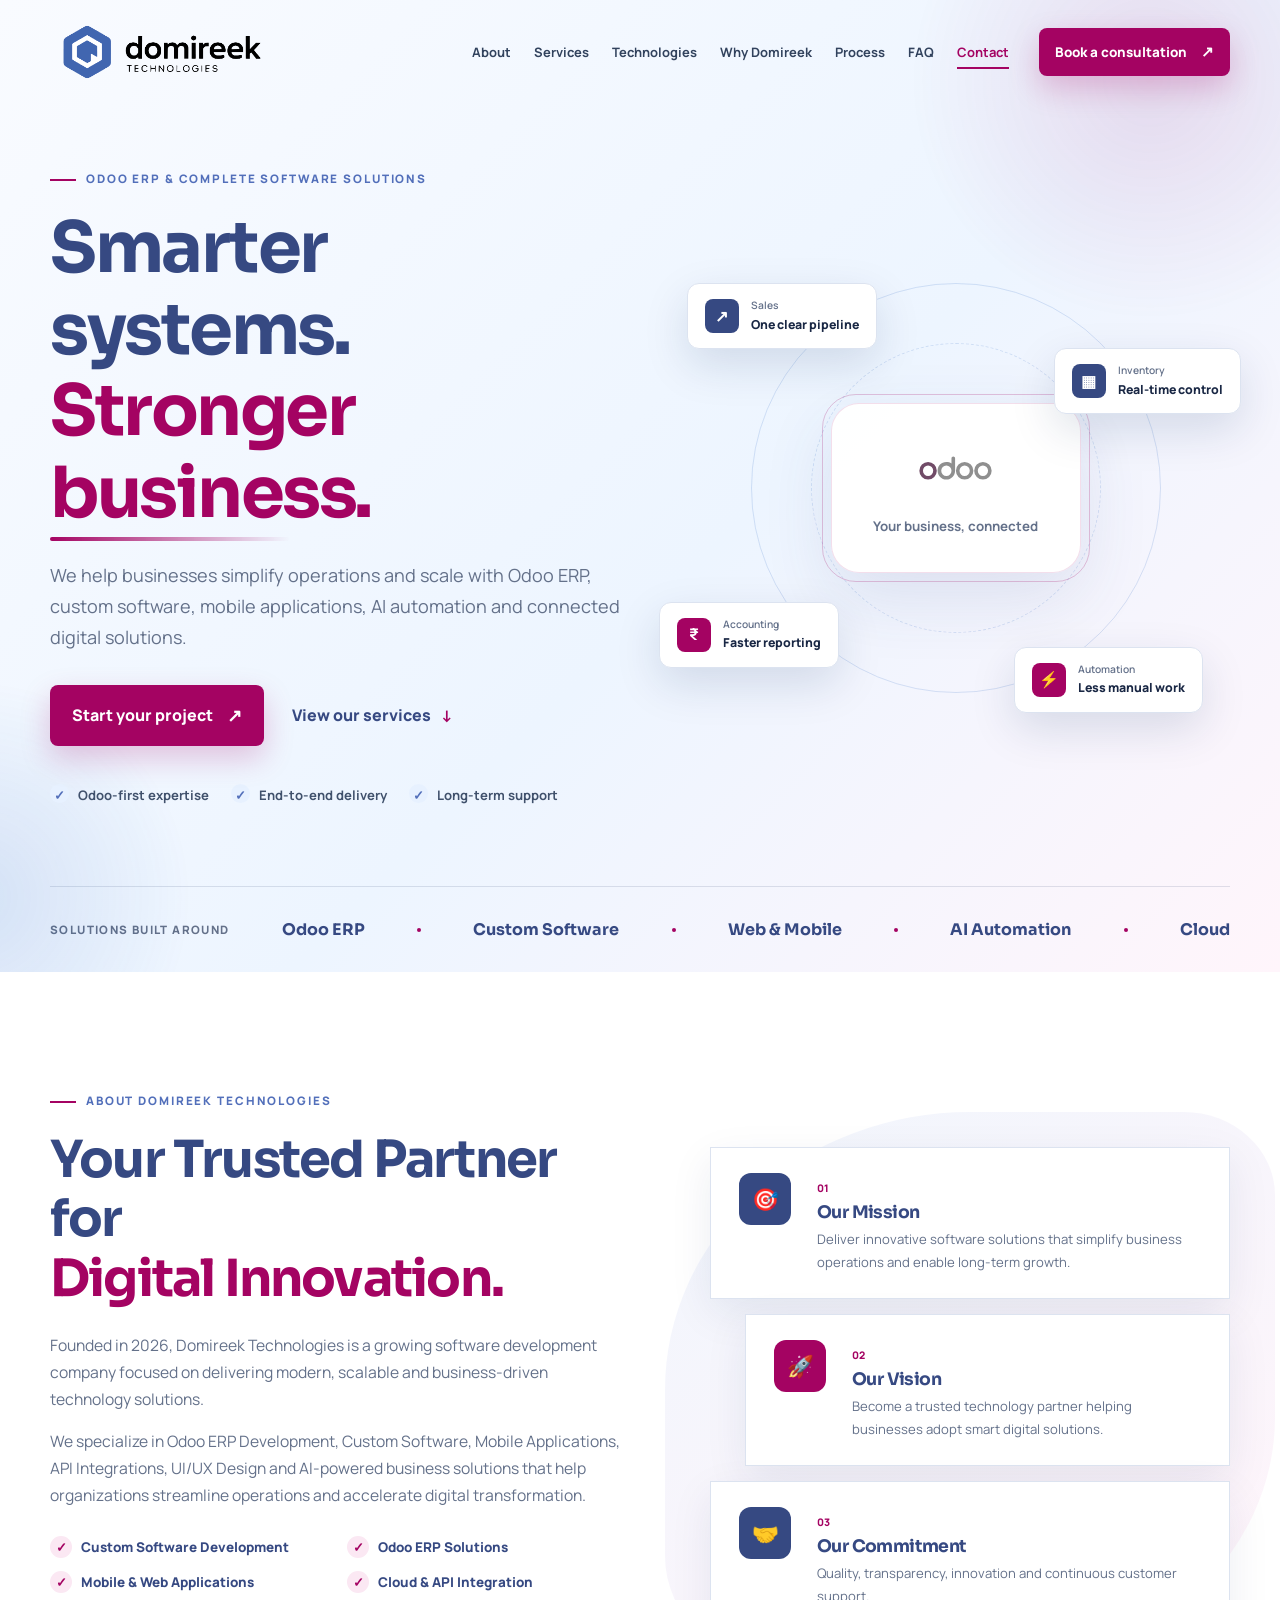
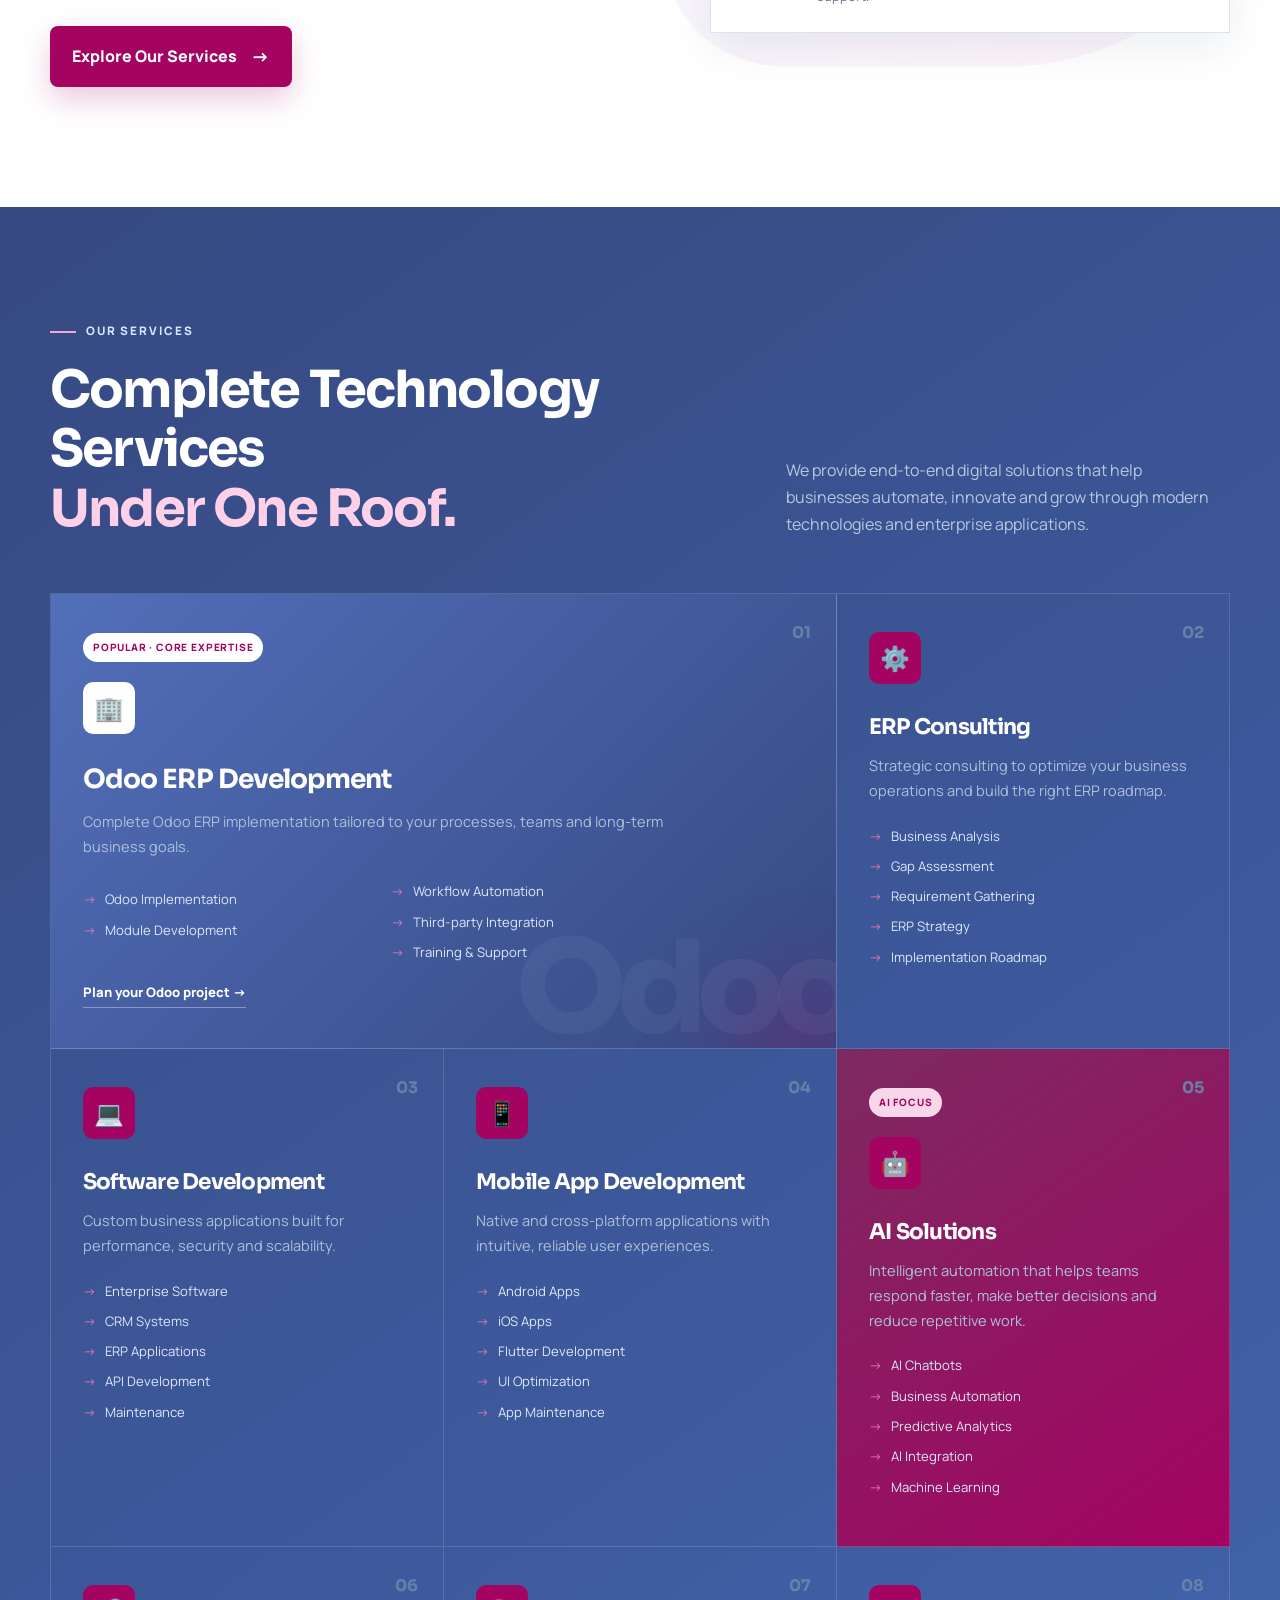
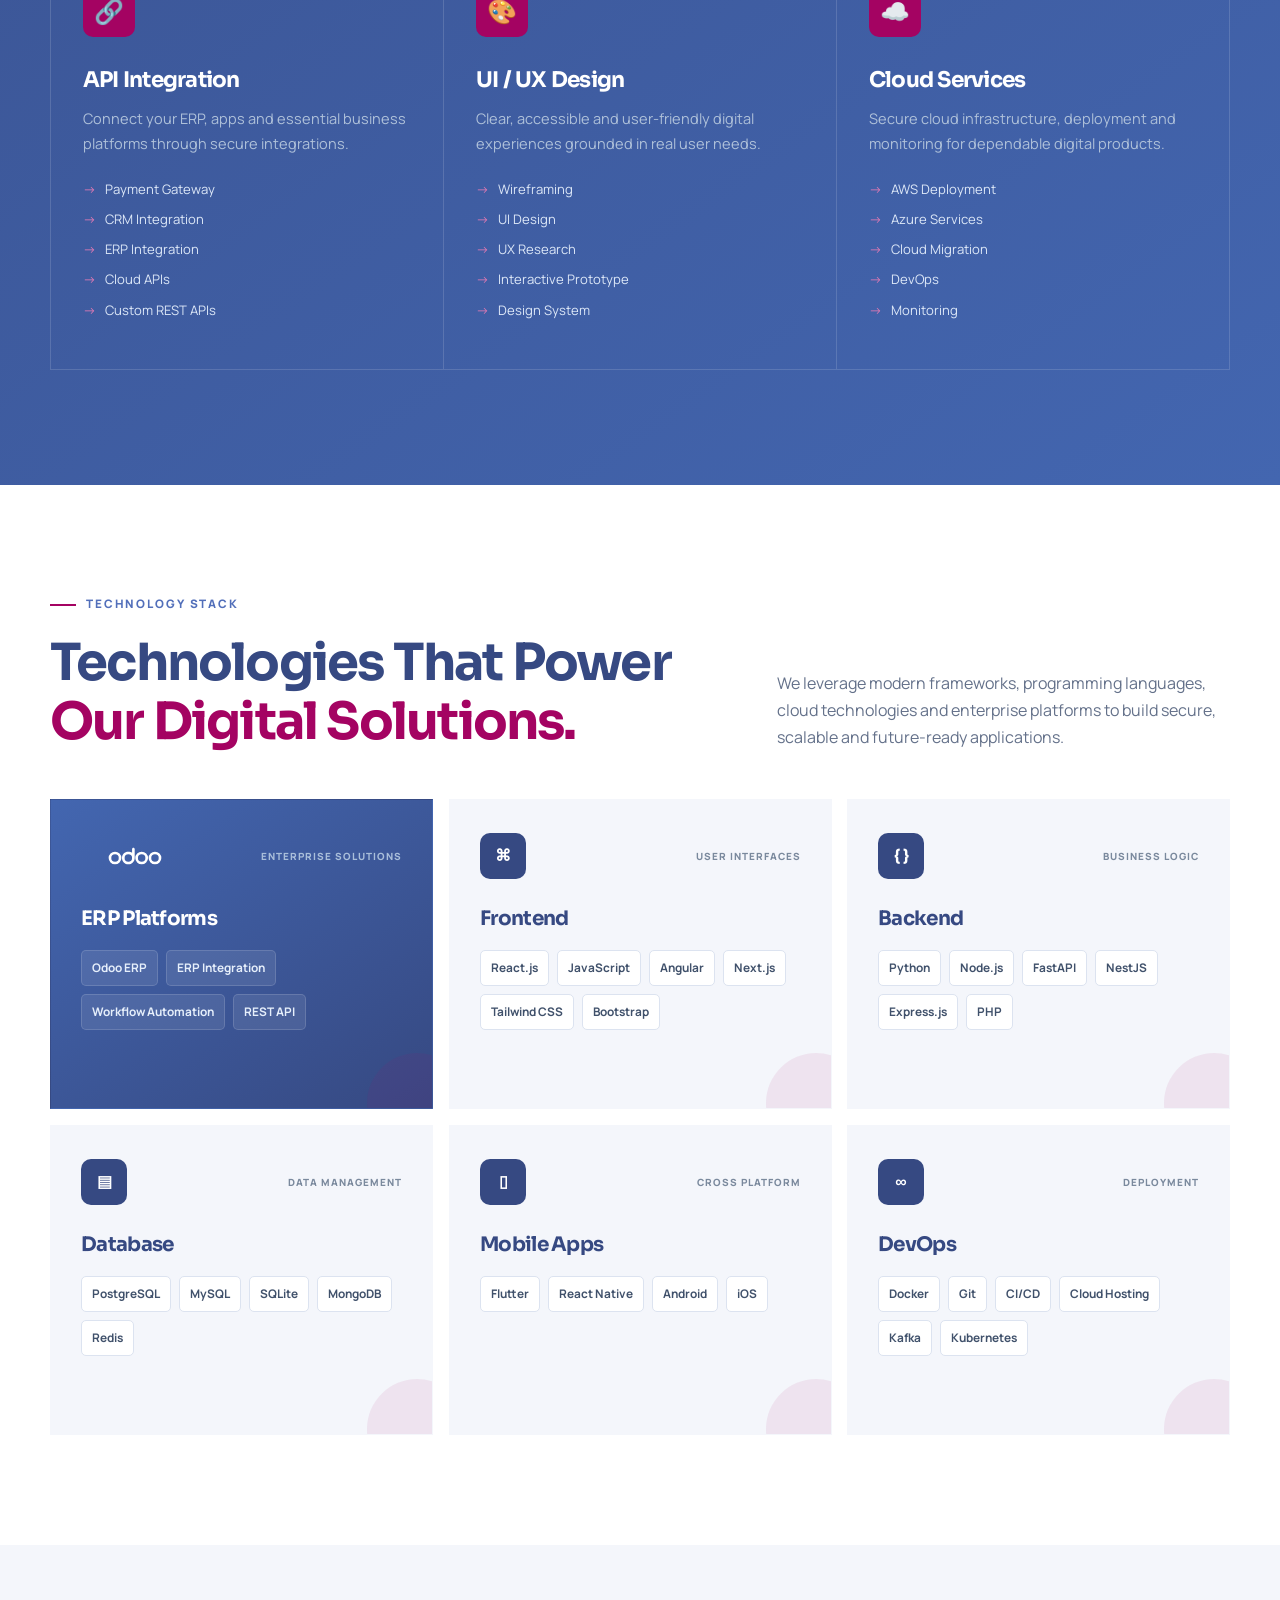
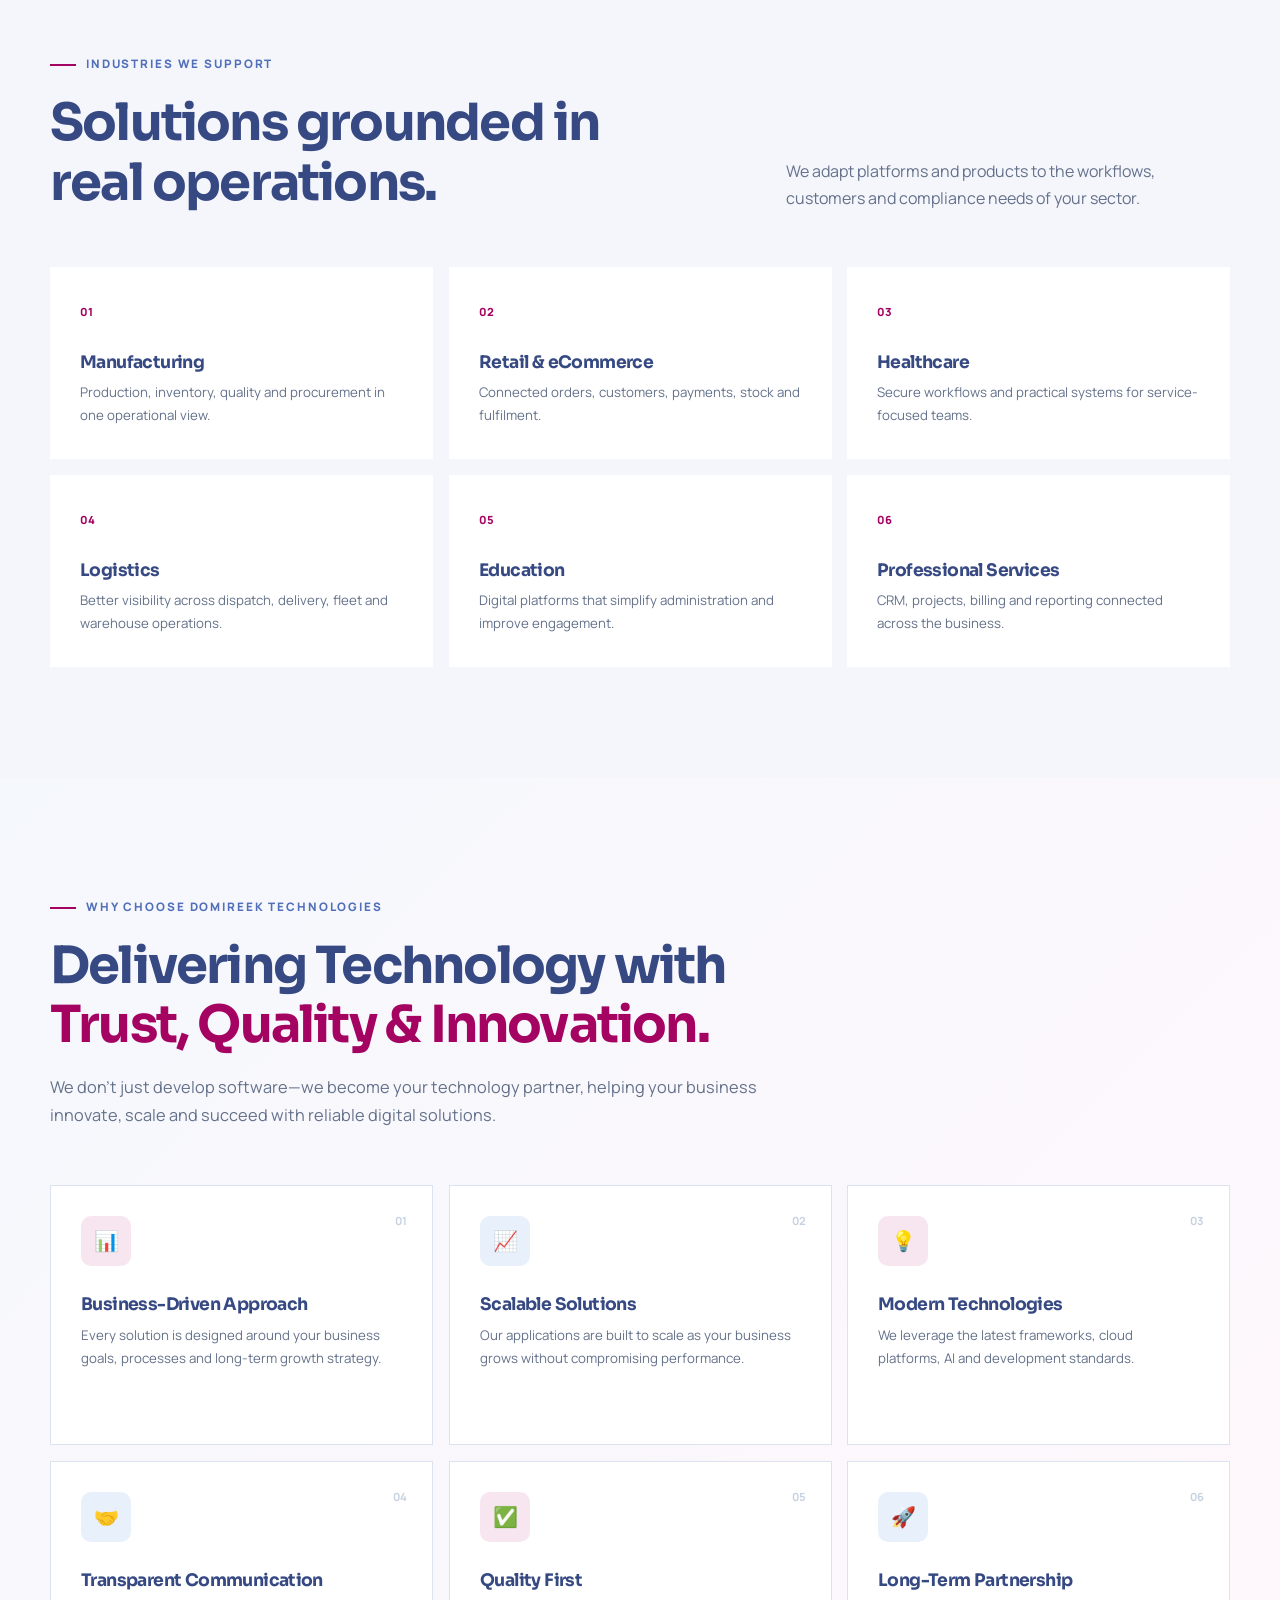
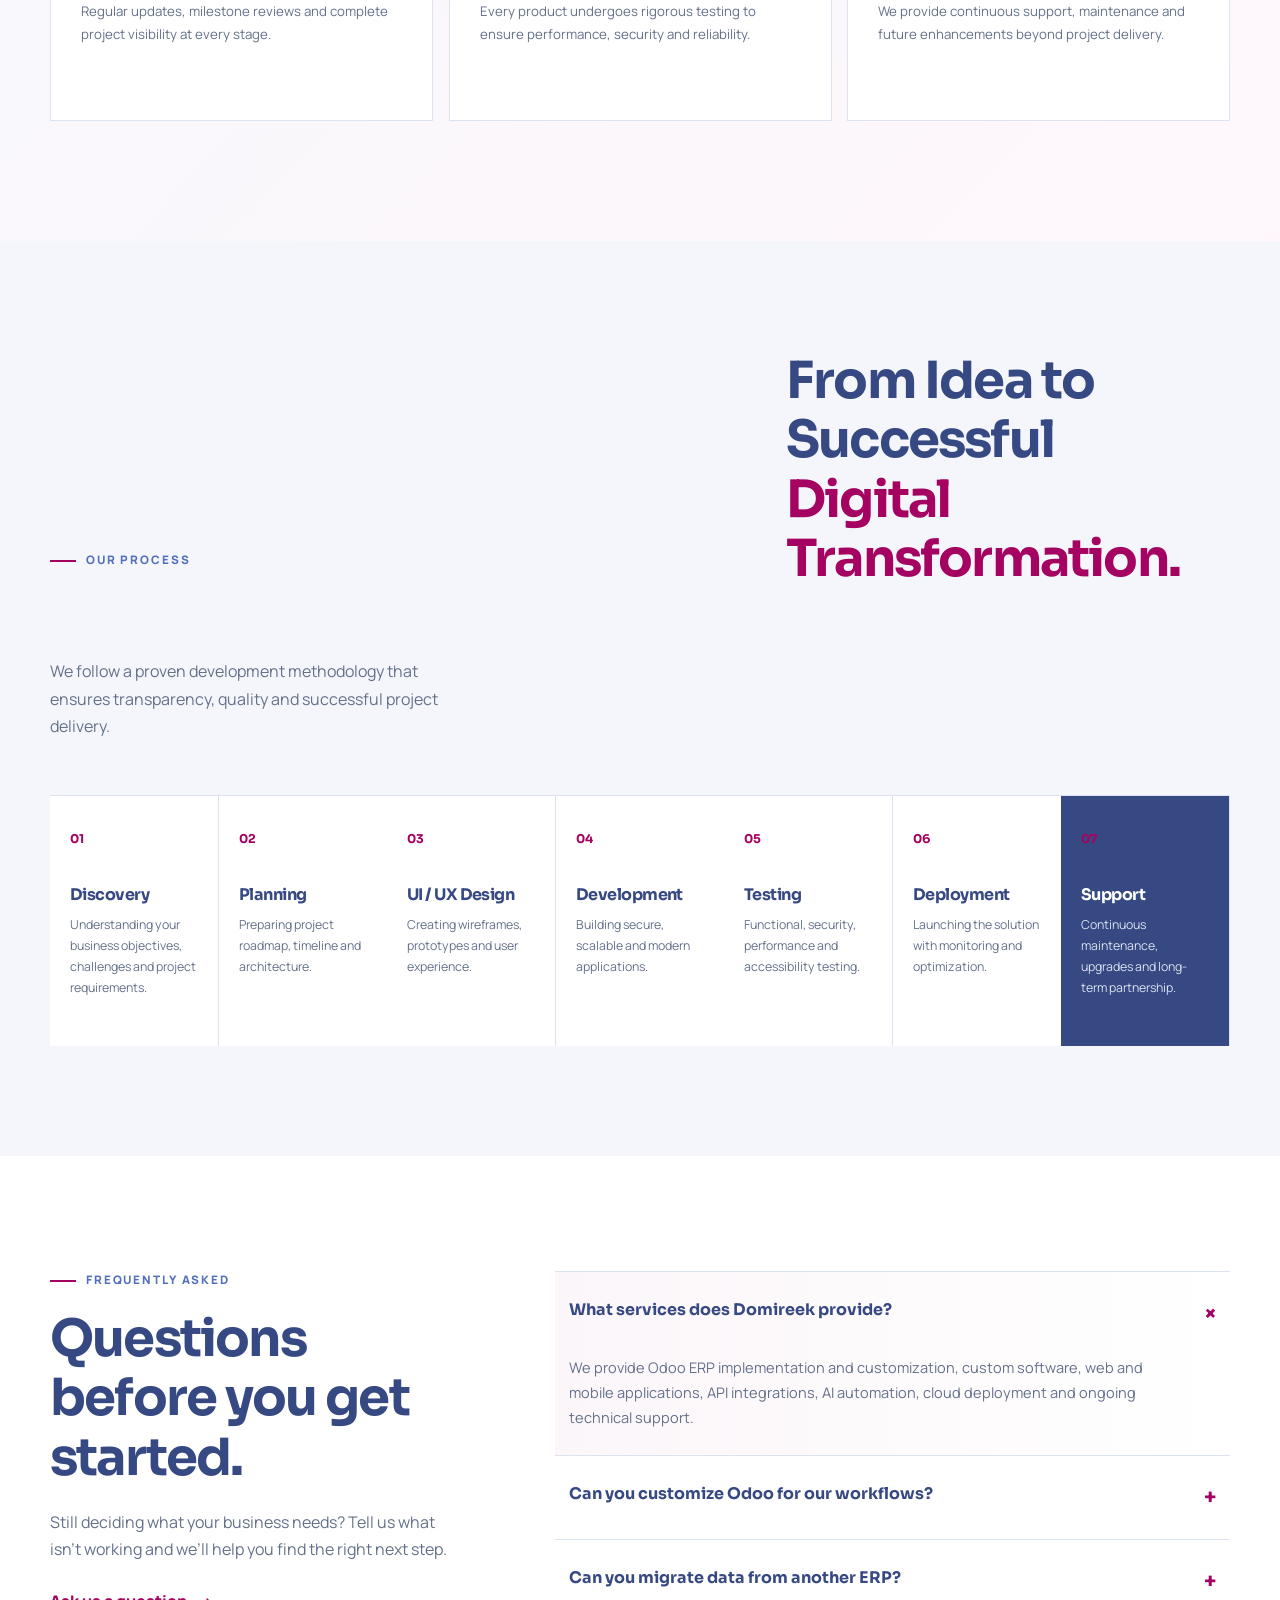
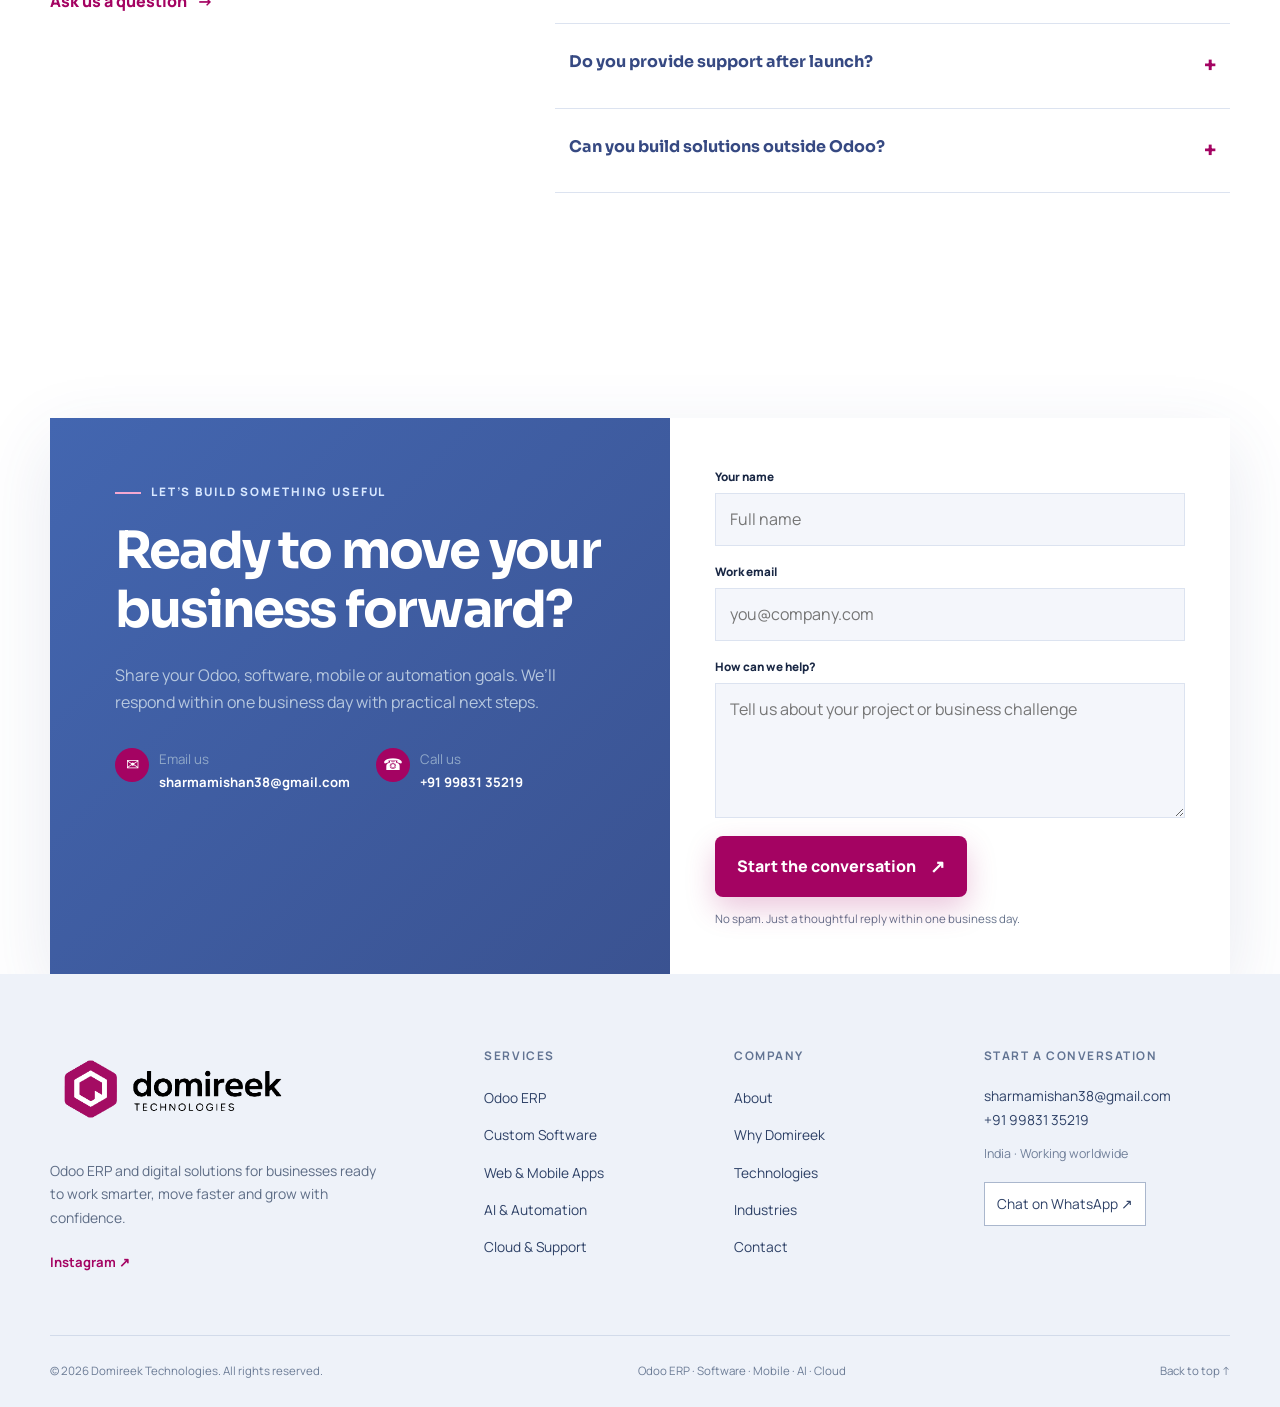
==== commit 4ac70688: "Remove old odoo-portfolio files and update main site styles and index.html" ====
--- a/index.html
+++ b/index.html
@@ -1,2224 +1,143 @@
-<!DOCTYPE html>
+<!doctype html>
 <html lang="en">
+<head>
+  <meta charset="utf-8">
+  <meta name="viewport" content="width=device-width, initial-scale=1">
+  <meta name="google-site-verification" content="Sfwz2H86d2dQ1VcdJhQ1GQUi0Bt3A1uH0pKvh_8rnxA">
+  <title>Odoo ERP & Software Development Company | Domireek</title>
+  <meta name="description" content="Domireek Technologies delivers Odoo ERP, custom software, web and mobile apps, AI automation, API integration and cloud solutions for growing businesses.">
+  <meta name="robots" content="index, follow, max-image-preview:large">
+  <meta name="theme-color" content="#4366b0">
+  <link rel="canonical" href="https://domireek.com/">
+  <meta property="og:type" content="website">
+  <meta property="og:title" content="Odoo ERP & Complete Software Solutions | Domireek Technologies">
+  <meta property="og:description" content="Odoo-first ERP expertise with custom software, mobile apps, AI automation, integrations and cloud services under one roof.">
+  <meta property="og:url" content="https://domireek.com/">
+  <meta property="og:image" content="https://domireek.com/assets/logo.png">
+  <meta name="twitter:card" content="summary_large_image">
+  <link rel="icon" href="assets/logo.png" type="image/png">
+  <link rel="preconnect" href="https://fonts.googleapis.com">
+  <link rel="preconnect" href="https://fonts.gstatic.com" crossorigin>
+  <link href="https://fonts.googleapis.com/css2?family=Manrope:wght@400;500;600;700;800&family=Sora:wght@600;700;800&display=swap" rel="stylesheet">
+  <link rel="stylesheet" href="style.css">
+  <script type="application/ld+json">
+  {"@context":"https://schema.org","@type":"ProfessionalService","name":"Domireek Technologies","url":"https://domireek.com/","logo":"https://domireek.com/assets/domireek-wordmark.png","description":"Odoo ERP, custom software, mobile app, AI automation, API integration and cloud development services.","areaServed":"Worldwide","email":"sharmamishan38@gmail.com","telephone":"+91-99831-35219","sameAs":["https://www.instagram.com/domireek/"],"knowsAbout":["Odoo ERP","Odoo Development","ERP Consulting","Custom Software","Mobile Applications","Artificial Intelligence","Python","PostgreSQL"]}
+  </script>
+</head>
+<body>
+  <a class="skip-link" href="#main">Skip to content</a>
+  <div class="scroll-progress" aria-hidden="true"></div>
+  <header class="site-header" id="top">
+    <div class="container nav-wrap">
+      <a class="brand" href="#top" aria-label="Domireek Technologies home"><img src="assets/domireek-wordmark.png" alt="Domireek Technologies" width="4500" height="4500"></a>
+      <nav aria-label="Main navigation">
+        <ul class="nav-links" id="nav-menu">
+          <li><a href="#about">About</a></li>
+          <li><a href="#services">Services</a></li>
+          <li><a href="#technologies">Technologies</a></li>
+          <li><a href="#why-us">Why Domireek</a></li>
+          <li><a href="#process">Process</a></li>
+          <li><a href="#faq">FAQ</a></li>
+          <li><a href="#contact">Contact</a></li>
+        </ul>
+      </nav>
+      <a class="button button-small nav-cta" href="#contact">Book a consultation <span>↗</span></a>
+      <button class="menu-toggle" type="button" aria-label="Open navigation" aria-controls="nav-menu" aria-expanded="false"><span></span><span></span><span></span></button>
+    </div>
+  </header>
 
-<head>
-    <meta name="google-site-verification" content="Sfwz2H86d2dQ1VcdJhQ1GQUi0Bt3A1uH0pKvh_8rnxA" />
-    <meta charset="UTF-8">
-    <meta name="viewport" content="width=device-width, initial-scale=1.0">
-    <title>Domireek Technologies | Industrial Odoo Solutions</title>
-    <meta name="description"
-        content="Industrial Odoo Solutions & Consulting. Expert Odoo Development by Mishan Sharma.">
-    <link rel="stylesheet" href="style.css">
-    <link rel="preconnect" href="https://fonts.googleapis.com">
-    <link rel="preconnect" href="https://fonts.gstatic.com" crossorigin>
+  <main id="main">
+    <section class="hero" aria-labelledby="hero-title">
+      <div class="hero-glow glow-one"></div><div class="hero-glow glow-two"></div>
+      <div class="container hero-grid">
+        <div class="hero-copy">
+          <p class="eyebrow"><span></span> Odoo ERP & Complete Software Solutions</p>
+          <h1 id="hero-title">Smarter systems. <em>Stronger business.</em></h1>
+          <p class="hero-lead">We help businesses simplify operations and scale with Odoo ERP, custom software, mobile applications, AI automation and connected digital solutions.</p>
+          <div class="hero-actions">
+            <a class="button" href="#contact">Start your project <span>↗</span></a>
+            <a class="text-link" href="#services">View our services <span>↓</span></a>
+          </div>
+          <ul class="trust-list" aria-label="Service benefits">
+            <li><span>✓</span> Odoo-first expertise</li><li><span>✓</span> End-to-end delivery</li><li><span>✓</span> Long-term support</li>
+          </ul>
+        </div>
+        <div class="hero-visual" aria-label="Connected Odoo business applications">
+          <div class="orbit orbit-one"></div><div class="orbit orbit-two"></div>
+          <div class="odoo-core"><img src="assets/odoo_logo.svg" alt="Odoo" width="200" height="70"><small>Your business, connected</small></div>
+          <div class="float-card card-sales"><b>↗</b><span><small>Sales</small>One clear pipeline</span></div>
+          <div class="float-card card-inventory"><b>▦</b><span><small>Inventory</small>Real-time control</span></div>
+          <div class="float-card card-accounting"><b>₹</b><span><small>Accounting</small>Faster reporting</span></div>
+          <div class="float-card card-automation"><b>⚡</b><span><small>Automation</small>Less manual work</span></div>
+          <div class="mobile-module-slider" aria-label="Odoo business modules">
+            <div class="module-track">
+              <div class="module-slide"><b>↗</b><span><small>Sales</small>One clear pipeline</span></div>
+              <div class="module-slide"><b>▦</b><span><small>Inventory</small>Real-time control</span></div>
+              <div class="module-slide"><b>₹</b><span><small>Accounting</small>Faster reporting</span></div>
+              <div class="module-slide"><b>⚡</b><span><small>Automation</small>Less manual work</span></div>
+            </div>
+            <div class="module-dots" aria-label="Choose module"><button class="active" type="button" aria-label="Show Sales"></button><button type="button" aria-label="Show Inventory"></button><button type="button" aria-label="Show Accounting"></button><button type="button" aria-label="Show Automation"></button></div>
+          </div>
+        </div>
+      </div>
+      <div class="container hero-strip"><p>Solutions built around</p><span>Odoo ERP</span><i></i><span>Custom Software</span><i></i><span>Web & Mobile</span><i></i><span>AI Automation</span><i></i><span>Cloud</span></div>
+    </section>
 
-    <link href="https://fonts.googleapis.com/css2?family=Manrope:wght@400;500;600;700;800&family=Sora:wght@500;600;700;800&display=swap" rel="stylesheet">
-    
-            <link rel="stylesheet" type='text/css' href="https://cdn.jsdelivr.net/gh/devicons/devicon@latest/devicon.min.css" />
-          
-</head>
+    <section class="about-section" id="about">
+      <div class="container about-layout">
+        <div class="about-content"><p class="eyebrow"><span></span> About Domireek Technologies</p><h2>Your Trusted Partner for <em>Digital Innovation.</em></h2><p>Founded in 2026, Domireek Technologies is a growing software development company focused on delivering modern, scalable and business-driven technology solutions.</p><p>We specialize in Odoo ERP Development, Custom Software, Mobile Applications, API Integrations, UI/UX Design and AI-powered business solutions that help organizations streamline operations and accelerate digital transformation.</p><ul class="about-checks"><li><span>✓</span>Custom Software Development</li><li><span>✓</span>Odoo ERP Solutions</li><li><span>✓</span>Mobile & Web Applications</li><li><span>✓</span>Cloud & API Integration</li></ul><a class="button" href="#services">Explore Our Services <span>→</span></a></div>
+        <div class="about-values"><article><div class="value-icon">🎯</div><div><span>01</span><h3>Our Mission</h3><p>Deliver innovative software solutions that simplify business operations and enable long-term growth.</p></div></article><article><div class="value-icon">🚀</div><div><span>02</span><h3>Our Vision</h3><p>Become a trusted technology partner helping businesses adopt smart digital solutions.</p></div></article><article><div class="value-icon">🤝</div><div><span>03</span><h3>Our Commitment</h3><p>Quality, transparency, innovation and continuous customer support.</p></div></article></div>
+      </div>
+    </section>
 
+    <section class="services" id="services" aria-labelledby="services-title">
+      <div class="container">
+        <div class="section-head"><div><p class="eyebrow light"><span></span> Our services</p><h2 id="services-title">Complete Technology Services <em>Under One Roof.</em></h2></div><p>We provide end-to-end digital solutions that help businesses automate, innovate and grow through modern technologies and enterprise applications.</p></div>
+        <div class="service-grid">
+          <article class="service-card featured odoo-service"><span class="service-badge">Popular · Core Expertise</span><div class="service-number">01</div><div class="service-icon">🏢</div><h3>Odoo ERP Development</h3><p>Complete Odoo ERP implementation tailored to your processes, teams and long-term business goals.</p><ul><li>Odoo Implementation</li><li>Module Development</li><li>Workflow Automation</li><li>Third-party Integration</li><li>Training & Support</li></ul><a class="service-link" href="#contact">Plan your Odoo project →</a></article>
+          <article class="service-card"><div class="service-number">02</div><div class="service-icon">⚙️</div><h3>ERP Consulting</h3><p>Strategic consulting to optimize your business operations and build the right ERP roadmap.</p><ul><li>Business Analysis</li><li>Gap Assessment</li><li>Requirement Gathering</li><li>ERP Strategy</li><li>Implementation Roadmap</li></ul></article>
+          <article class="service-card"><div class="service-number">03</div><div class="service-icon">💻</div><h3>Software Development</h3><p>Custom business applications built for performance, security and scalability.</p><ul><li>Enterprise Software</li><li>CRM Systems</li><li>ERP Applications</li><li>API Development</li><li>Maintenance</li></ul></article>
+          <article class="service-card"><div class="service-number">04</div><div class="service-icon">📱</div><h3>Mobile App Development</h3><p>Native and cross-platform applications with intuitive, reliable user experiences.</p><ul><li>Android Apps</li><li>iOS Apps</li><li>Flutter Development</li><li>UI Optimization</li><li>App Maintenance</li></ul></article>
+          <article class="service-card ai-service"><span class="service-badge">AI Focus</span><div class="service-number">05</div><div class="service-icon">🤖</div><h3>AI Solutions</h3><p>Intelligent automation that helps teams respond faster, make better decisions and reduce repetitive work.</p><ul><li>AI Chatbots</li><li>Business Automation</li><li>Predictive Analytics</li><li>AI Integration</li><li>Machine Learning</li></ul></article>
+          <article class="service-card"><div class="service-number">06</div><div class="service-icon">🔗</div><h3>API Integration</h3><p>Connect your ERP, apps and essential business platforms through secure integrations.</p><ul><li>Payment Gateway</li><li>CRM Integration</li><li>ERP Integration</li><li>Cloud APIs</li><li>Custom REST APIs</li></ul></article>
+          <article class="service-card"><div class="service-number">07</div><div class="service-icon">🎨</div><h3>UI / UX Design</h3><p>Clear, accessible and user-friendly digital experiences grounded in real user needs.</p><ul><li>Wireframing</li><li>UI Design</li><li>UX Research</li><li>Interactive Prototype</li><li>Design System</li></ul></article>
+          <article class="service-card"><div class="service-number">08</div><div class="service-icon">☁️</div><h3>Cloud Services</h3><p>Secure cloud infrastructure, deployment and monitoring for dependable digital products.</p><ul><li>AWS Deployment</li><li>Azure Services</li><li>Cloud Migration</li><li>DevOps</li><li>Monitoring</li></ul></article>
+        </div>
+      </div>
+    </section>
 
+    <section class="technology" id="technologies">
+      <div class="container"><div class="technology-head"><div><p class="eyebrow"><span></span> Technology Stack</p><h2>Technologies That Power <em>Our Digital Solutions.</em></h2></div><p>We leverage modern frameworks, programming languages, cloud technologies and enterprise platforms to build secure, scalable and future-ready applications.</p></div>
+        <div class="stack-grid"><article class="stack-card stack-odoo"><div class="stack-heading"><img src="assets/odoo_logo.svg" alt="Odoo" width="120" height="42"><span>Enterprise Solutions</span></div><h3>ERP Platforms</h3><ul><li>Odoo ERP</li><li>ERP Integration</li><li>Workflow Automation</li><li>REST API</li></ul></article><article class="stack-card"><div class="stack-heading"><b>⌘</b><span>User Interfaces</span></div><h3>Frontend</h3><ul><li>React.js</li><li>JavaScript</li><li>Angular</li><li>Next.js</li><li>Tailwind CSS</li><li>Bootstrap</li></ul></article><article class="stack-card"><div class="stack-heading"><b>{ }</b><span>Business Logic</span></div><h3>Backend</h3><ul><li>Python</li><li>Node.js</li><li>FastAPI</li><li>NestJS</li><li>Express.js</li><li>PHP</li></ul></article><article class="stack-card"><div class="stack-heading"><b>▤</b><span>Data Management</span></div><h3>Database</h3><ul><li>PostgreSQL</li><li>MySQL</li><li>SQLite</li><li>MongoDB</li><li>Redis</li></ul></article><article class="stack-card"><div class="stack-heading"><b>▯</b><span>Cross Platform</span></div><h3>Mobile Apps</h3><ul><li>Flutter</li><li>React Native</li><li>Android</li><li>iOS</li></ul></article><article class="stack-card"><div class="stack-heading"><b>∞</b><span>Deployment</span></div><h3>DevOps</h3><ul><li>Docker</li><li>Git</li><li>CI/CD</li><li>Cloud Hosting</li><li>Kafka</li><li>Kubernetes</li></ul></article></div>
+      </div>
+    </section>
 
- <body>
+    <section class="industries" id="industries"><div class="container"><div class="section-head dark-text"><div><p class="eyebrow"><span></span> Industries we support</p><h2>Solutions grounded in real operations.</h2></div><p>We adapt platforms and products to the workflows, customers and compliance needs of your sector.</p></div><div class="industry-grid"><article><span>01</span><h3>Manufacturing</h3><p>Production, inventory, quality and procurement in one operational view.</p></article><article><span>02</span><h3>Retail & eCommerce</h3><p>Connected orders, customers, payments, stock and fulfilment.</p></article><article><span>03</span><h3>Healthcare</h3><p>Secure workflows and practical systems for service-focused teams.</p></article><article><span>04</span><h3>Logistics</h3><p>Better visibility across dispatch, delivery, fleet and warehouse operations.</p></article><article><span>05</span><h3>Education</h3><p>Digital platforms that simplify administration and improve engagement.</p></article><article><span>06</span><h3>Professional Services</h3><p>CRM, projects, billing and reporting connected across the business.</p></article></div></div></section>
 
-    <!-- ========================= -->
-    <!-- Header / Navigation -->
-    <!-- ========================= -->
+    <section class="why" id="why-us"><div class="container"><div class="why-heading"><p class="eyebrow"><span></span> Why Choose Domireek Technologies</p><h2>Delivering Technology with <em>Trust, Quality & Innovation.</em></h2><p>We don't just develop software—we become your technology partner, helping your business innovate, scale and succeed with reliable digital solutions.</p></div><div class="why-cards"><article><span class="why-icon">📊</span><b>01</b><h3>Business-Driven Approach</h3><p>Every solution is designed around your business goals, processes and long-term growth strategy.</p></article><article><span class="why-icon">📈</span><b>02</b><h3>Scalable Solutions</h3><p>Our applications are built to scale as your business grows without compromising performance.</p></article><article><span class="why-icon">💡</span><b>03</b><h3>Modern Technologies</h3><p>We leverage the latest frameworks, cloud platforms, AI and development standards.</p></article><article><span class="why-icon">🤝</span><b>04</b><h3>Transparent Communication</h3><p>Regular updates, milestone reviews and complete project visibility at every stage.</p></article><article><span class="why-icon">✅</span><b>05</b><h3>Quality First</h3><p>Every product undergoes rigorous testing to ensure performance, security and reliability.</p></article><article><span class="why-icon">🚀</span><b>06</b><h3>Long-Term Partnership</h3><p>We provide continuous support, maintenance and future enhancements beyond project delivery.</p></article></div></div></section>
 
- <!-- =========================
-        Header / Navbar
-========================= -->
+    <section class="process" id="process"><div class="container"><div class="process-heading"><p class="eyebrow"><span></span> Our Process</p><h2>From Idea to Successful <em>Digital Transformation.</em></h2><p>We follow a proven development methodology that ensures transparency, quality and successful project delivery.</p></div><ol class="process-grid"><li><b>01</b><h3>Discovery</h3><p>Understanding your business objectives, challenges and project requirements.</p></li><li><b>02</b><h3>Planning</h3><p>Preparing project roadmap, timeline and architecture.</p></li><li><b>03</b><h3>UI / UX Design</h3><p>Creating wireframes, prototypes and user experience.</p></li><li><b>04</b><h3>Development</h3><p>Building secure, scalable and modern applications.</p></li><li><b>05</b><h3>Testing</h3><p>Functional, security, performance and accessibility testing.</p></li><li><b>06</b><h3>Deployment</h3><p>Launching the solution with monitoring and optimization.</p></li><li><b>07</b><h3>Support</h3><p>Continuous maintenance, upgrades and long-term partnership.</p></li></ol></div></section>
 
-<header class="header">
+    <section class="faq" id="faq">
+      <div class="container faq-grid"><div><p class="eyebrow"><span></span> Frequently asked</p><h2>Questions before you get started.</h2><p>Still deciding what your business needs? Tell us what isn’t working and we’ll help you find the right next step.</p><a class="text-link magenta" href="#contact">Ask us a question <span>→</span></a></div><div class="accordion">
+        <details open><summary>What services does Domireek provide?<span>+</span></summary><p>We provide Odoo ERP implementation and customization, custom software, web and mobile applications, API integrations, AI automation, cloud deployment and ongoing technical support.</p></details>
+        <details><summary>Can you customize Odoo for our workflows?<span>+</span></summary><p>Yes. We can configure standard Odoo features and develop focused custom modules, reports, approvals and automations where the standard system does not meet your requirements.</p></details>
+        <details><summary>Can you migrate data from another ERP?<span>+</span></summary><p>Yes. We plan, clean, map, import and validate data from legacy ERPs, spreadsheets or older Odoo versions to reduce risk and disruption.</p></details>
+        <details><summary>Do you provide support after launch?<span>+</span></summary><p>Yes. We offer ongoing troubleshooting, monitoring, performance improvements, user support and new feature development after go-live.</p></details>
+        <details><summary>Can you build solutions outside Odoo?<span>+</span></summary><p>Yes. Odoo is our main ERP specialization, but we also develop custom web platforms, mobile apps, APIs, AI solutions and cloud infrastructure as standalone products or connected to Odoo.</p></details>
+      </div></div>
+    </section>
 
-    <div class="container">
+    <section class="contact" id="contact">
+      <div class="container contact-card"><div class="contact-copy"><p class="eyebrow light"><span></span> Let’s build something useful</p><h2>Ready to move your business forward?</h2><p>Share your Odoo, software, mobile or automation goals. We’ll respond within one business day with practical next steps.</p><div class="contact-details"><a href="mailto:sharmamishan38@gmail.com"><span>✉</span><small>Email us</small><strong>sharmamishan38@gmail.com</strong></a><a href="tel:+919983135219"><span>☎</span><small>Call us</small><strong>+91 99831 35219</strong></a></div></div>
+        <form class="contact-form" id="contact-form"><label for="name">Your name</label><input id="name" name="name" type="text" autocomplete="name" placeholder="Full name" required><label for="email">Work email</label><input id="email" name="email" type="email" autocomplete="email" placeholder="you@company.com" required><label for="message">How can we help?</label><textarea id="message" name="message" rows="4" placeholder="Tell us about your project or business challenge" required></textarea><button class="button" type="submit">Start the conversation <span>↗</span></button><p class="form-note" aria-live="polite">No spam. Just a thoughtful reply within one business day.</p></form>
+      </div>
+    </section>
+  </main>
 
-        <nav class="navbar">
-
-            <!-- Logo -->
-
-            <a href="#home" class="logo">
-
-                <img src="assets/logo.png" alt="Domireek Technologies Logo">
-
-            </a>
-
-            <!-- Navigation -->
-
-            <ul class="nav-links">
-
-                <li><a href="#home">Home</a></li>
-
-                <li><a href="#about">About</a></li>
-
-                <li><a href="#services">Services</a></li>
-
-                <li><a href="#technologies">Technologies</a></li>
-
-                <li><a href="#process">Process</a></li>
-
-                <li><a href="#contact">Contact</a></li>
-
-            </ul>
-
-            <!-- Right Side -->
-
-            <div class="nav-right">
-
-                <a href="#contact" class="nav-btn">
-
-                    Get a Quote
-
-                </a>
-
-                <!-- Mobile Menu -->
-
-                <button class="menu-toggle" aria-label="Open Menu"  aria-expanded="false">
-
-                    <span></span>
-                    <span></span>
-                    <span></span>
-
-                </button>
-
-            </div>
-
-        </nav>
-
-    </div>
-
-</header>
-
-
-    <!-- ========================= -->
-    <!-- Trusted Technologies -->
-    <!-- ========================= -->
-
-  <!-- =========================
-    Trusted Technologies
-========================= -->
-
-<section class="trusted-tech" id="home">
-
-    <div class="container">
-
-        <div class="section-heading">
-
-            <span>Technologies We Work With</span>
-
-            <h2>
-                Modern Technologies for
-                Scalable Digital Products
-            </h2>
-
-            <p>
-                We leverage industry-leading technologies to build secure,
-                scalable and high-performance digital solutions.
-            </p>
-             <a href="#contact" class="contact-btn">
-
-                    Contact Us
-
-                </a>
-
-        </div>
-
-        <div class="tech-grid">
-
-            <!-- Existing -->
-
-            <div class="tech-card">
-                <img src="assets/odoo_logo.svg" alt="Odoo">
-                <h4>Odoo</h4>
-            </div>
-
-            <div class="tech-card">
-
-            <img src="https://cdn.jsdelivr.net/gh/devicons/devicon@latest/icons/python/python-original.svg" />
-                          <h4>Python</h4>
-            </div>
-
-            <div class="tech-card">
-
-            <img src="https://cdn.jsdelivr.net/gh/devicons/devicon@latest/icons/postgresql/postgresql-original.svg" />
-                          <h4>PostgreSQL</h4>
-            </div>
-
-            <div class="tech-card">
-
-            <img src="https://cdn.jsdelivr.net/gh/devicons/devicon@latest/icons/javascript/javascript-original.svg" />
-                          <h4>JavaScript</h4>
-            </div>
-
-            <div class="tech-card">
-          
-            <img src="https://cdn.jsdelivr.net/gh/devicons/devicon@latest/icons/html5/html5-plain-wordmark.svg" />
-          
-                <h4>HTML5</h4>
-            </div>
-
-            <div class="tech-card">
-
-            <img src="https://cdn.jsdelivr.net/gh/devicons/devicon@latest/icons/css3/css3-plain-wordmark.svg" />
-                          <h4>CSS3</h4>
-            </div>
-
-
-            <div class="tech-card">
-
-            <img src="https://cdn.jsdelivr.net/gh/devicons/devicon@latest/icons/git/git-original.svg" />
-                          <h4>Git</h4>
-            </div>
-
-            <!-- New -->
-
-            <div class="tech-card">
-
-            <img src="https://cdn.jsdelivr.net/gh/devicons/devicon@latest/icons/react/react-original.svg" />
-                          <h4>React JS</h4>
-            </div>
-
-            <div class="tech-card">
-
-            <img src="https://cdn.jsdelivr.net/gh/devicons/devicon@latest/icons/nodejs/nodejs-plain-wordmark.svg" />
-                          <h4>Node.js</h4>
-            </div>
-
-            <div class="tech-card">
-
-            <img src="https://cdn.jsdelivr.net/gh/devicons/devicon@latest/icons/tailwindcss/tailwindcss-original.svg" />
-                          <h4>Tailwind CSS</h4>
-            </div>
-
-            <div class="tech-card">
-
-            <img src="https://cdn.jsdelivr.net/gh/devicons/devicon@latest/icons/flutter/flutter-original.svg" />
-                          <h4>Flutter</h4>
-            </div>
-
-            <div class="tech-card">
-
-            <img src="https://cdn.jsdelivr.net/gh/devicons/devicon@latest/icons/reactnative/reactnative-original-wordmark.svg" />
-                          <h4>React Native</h4>
-            </div>
-
-            <div class="tech-card">
-
-            <img src="https://cdn.jsdelivr.net/gh/devicons/devicon@latest/icons/mongodb/mongodb-plain-wordmark.svg" />
-                          <h4>MongoDB</h4>
-            </div>
-
-            <div class="tech-card">
-
-            <img src="https://cdn.jsdelivr.net/gh/devicons/devicon@latest/icons/docker/docker-original.svg" />
-                          <h4>Docker</h4>
-            </div>
-
-            <div class="tech-card">
-
-            <img src="https://cdn.jsdelivr.net/gh/devicons/devicon@latest/icons/azure/azure-original-wordmark.svg" />
-                          <h4>Azure</h4>
-            </div>
-
-           
-
-            <div class="tech-card">
-
-            <img src="https://cdn.jsdelivr.net/gh/devicons/devicon@latest/icons/graphql/graphql-plain.svg" />
-                          <h4>GraphQL</h4>
-            </div>
-
-         
-
-            <div class="tech-card">
-
-            <img src="https://cdn.jsdelivr.net/gh/devicons/devicon@latest/icons/figma/figma-original.svg" />
-                          <h4>Figma</h4>
-            </div>
-
-            <div class="tech-card">
-
-            <img src="https://cdn.jsdelivr.net/gh/devicons/devicon@latest/icons/xd/xd-original.svg" />
-                          <h4>Adobe XD</h4>
-            </div>
-
-        </div>
-
-    </div>
-
-</section>
-
-
-    <!-- ========================= -->
-    <!-- About -->
-    <!-- ========================= -->
-
-   <!-- =========================
-        About Section
-========================= -->
-
-<section class="about" id="about">
-
-    <div class="container about-container">
-
-        <!-- Left -->
-
-        <div class="about-left">
-
-            <span class="section-tag">
-                About Domireek Technologies
-            </span>
-
-            <h2>
-                Your Trusted Partner for
-                Digital Innovation
-            </h2>
-
-            <p>
-                Founded in 2026, Domireek Technologies is a growing software
-                development company focused on delivering modern, scalable
-                and business-driven technology solutions.
-            </p>
-
-            <p>
-                We specialize in Odoo ERP Development, Custom Software,
-                Mobile Applications, API Integrations, UI/UX Design and
-                AI-powered business solutions that help organizations
-                streamline operations and accelerate digital transformation.
-            </p>
-
-            <ul class="about-list">
-
-                <li>✔ Custom Software Development</li>
-
-                <li>✔ Odoo ERP Solutions</li>
-
-                <li>✔ Mobile & Web Applications</li>
-
-                <li>✔ Cloud & API Integration</li>
-
-            </ul>
-
-            <a href="#services" class="about-btn">
-
-                Explore Our Services
-
-            </a>
-
-        </div>
-
-        <!-- Right -->
-
-        <div class="about-right">
-
-    <div class="top-cards">
-
-        <div class="info-card">
-
-            <div class="info-icon">🎯</div>
-
-            <h3>Our Mission</h3>
-
-            <p>
-                Deliver innovative software solutions that simplify
-                business operations and enable long-term growth.
-            </p>
-
-        </div>
-
-        <div class="info-card">
-
-            <div class="info-icon">🚀</div>
-
-            <h3>Our Vision</h3>
-
-            <p>
-                Become a trusted technology partner helping businesses
-                adopt smart digital solutions.
-            </p>
-
-        </div>
-
-    </div>
-
-    <div class="bottom-card">
-
-        <div class="info-card">
-
-            <div class="info-icon">🤝</div>
-
-            <h3>Our Commitment</h3>
-
-            <p>
-                Quality, transparency, innovation and continuous
-                customer support.
-            </p>
-
-        </div>
-
-    </div>
-
-</div>
-
-    </div>
-
-</section>
-<!-- ======================================== -->
-<!-- What We Do -->
-<!-- ======================================== -->
-<!-- 
-<section class="what-we-do">
-
-    <div class="container">
-
-        <div class="section-header">
-
-            <span class="section-subtitle">
-                What We Do
-            </span>
-
-            <h2>
-                Smart Digital Solutions
-                <span>Designed for Modern Businesses</span>
-            </h2>
-
-            <p>
-                We empower startups, SMEs, and enterprises with innovative
-                digital solutions that streamline operations, accelerate growth,
-                and enhance customer experiences.
-            </p>
-
-        </div>
-
-        <div class="what-grid">
-
-            <div class="what-card">
-
-                <div class="card-icon">
-                    🏢
-                </div>
-
-                <h3>ERP Solutions</h3>
-
-                <p>
-                    End-to-end ERP implementation, customization,
-                    migration, and support.
-                </p>
-
-                <ul>
-                    <li>Odoo Implementation</li>
-                    <li>Workflow Automation</li>
-                    <li>ERP Integration</li>
-                </ul>
-
-            </div>
-
-            <div class="what-card">
-
-                <div class="card-icon">
-                    💻
-                </div>
-
-                <h3>Software Development</h3>
-
-                <p>
-                    Scalable web applications built using modern
-                    technologies.
-                </p>
-
-                <ul>
-                    <li>Web Applications</li>
-                    <li>Enterprise Systems</li>
-                    <li>API Development</li>
-                </ul>
-
-            </div>
-
-            <div class="what-card">
-
-                <div class="card-icon">
-                    📱
-                </div>
-
-                <h3>Mobile Apps</h3>
-
-                <p>
-                    Android & iOS applications with intuitive
-                    user experiences.
-                </p>
-
-                <ul>
-                    <li>Android Apps</li>
-                    <li>iOS Apps</li>
-                    <li>Flutter Development</li>
-                </ul>
-
-            </div>
-
-            <div class="what-card">
-
-                <div class="card-icon">
-                    🤖
-                </div>
-
-                <h3>AI Solutions</h3>
-
-                <p>
-                    AI-powered automation and intelligent
-                    business solutions.
-                </p>
-
-                <ul>
-                    <li>AI Chatbots</li>
-                    <li>Predictive Analytics</li>
-                    <li>Workflow Automation</li>
-                </ul>
-
-            </div>
-
-            <div class="what-card">
-
-                <div class="card-icon">
-                    ☁️
-                </div>
-
-                <h3>Cloud Services</h3>
-
-                <p>
-                    Secure cloud deployment and infrastructure
-                    management.
-                </p>
-
-                <ul>
-                    <li>AWS & Azure</li>
-                    <li>Cloud Migration</li>
-                    <li>DevOps</li>
-                </ul>
-
-            </div>
-
-            <div class="what-card">
-
-                <div class="card-icon">
-                    🔒
-                </div>
-
-                <h3>Support & Maintenance</h3>
-
-                <p>
-                    Continuous monitoring, maintenance and
-                    technical support.
-                </p>
-
-                <ul>
-                    <li>24/7 Support</li>
-                    <li>Performance Optimization</li>
-                    <li>Security Updates</li>
-                </ul>
-
-            </div>
-
-        </div>
-
-    </div>
-
-</section> -->
-
-
-
-<!-- ======================================== -->
-<!-- Our Services -->
-<!-- ======================================== -->
-
-<section class="services" id="services">
-
-    <div class="container">
-
-        <div class="section-header">
-
-            <span class="section-subtitle">
-                Our Services
-            </span>
-
-            <h2>
-                Complete Technology Services
-                <span>Under One Roof</span>
-            </h2>
-
-            <p>
-                We provide end-to-end digital solutions that help businesses automate,
-                innovate, and grow through modern technologies and enterprise applications.
-            </p>
-
-        </div>
-
-        <div class="services-grid">
-
-            <!-- 1 -->
-
-            <div class="service-card">
-
-                <span class="service-badge">Popular</span>
-
-                <div class="service-icon">🏢</div>
-
-                <h3>Odoo ERP Development</h3>
-
-                <p>
-                    Complete ERP implementation tailored to your business.
-                </p>
-
-                <ul>
-                    <li>Odoo Implementation</li>
-                    <li>Module Development</li>
-                    <li>Workflow Automation</li>
-                    <li>Third-party Integration</li>
-                    <li>Training & Support</li>
-                </ul>
-
-            </div>
-
-            <!-- 2 -->
-
-            <div class="service-card">
-
-                <div class="service-icon">⚙️</div>
-
-                <h3>ERP Consulting</h3>
-
-                <p>
-                    Strategic consulting to optimize your business operations.
-                </p>
-
-                <ul>
-                    <li>Business Analysis</li>
-                    <li>Gap Assessment</li>
-                    <li>Requirement Gathering</li>
-                    <li>ERP Strategy</li>
-                    <li>Implementation Roadmap</li>
-                </ul>
-
-            </div>
-
-            <!-- 3 -->
-
-            <div class="service-card">
-
-                <div class="service-icon">💻</div>
-
-                <h3>Software Development</h3>
-
-                <p>
-                    Custom business applications built for scalability.
-                </p>
-
-                <ul>
-                    <li>Enterprise Software</li>
-                    <li>CRM Systems</li>
-                    <li>ERP Applications</li>
-                    <li>API Development</li>
-                    <li>Maintenance</li>
-                </ul>
-
-            </div>
-
-            <!-- 4 -->
-
-            <div class="service-card">
-
-                <div class="service-icon">📱</div>
-
-                <h3>Mobile App Development</h3>
-
-                <p>
-                    Native and cross-platform mobile applications.
-                </p>
-
-                <ul>
-                    <li>Android Apps</li>
-                    <li>iOS Apps</li>
-                    <li>Flutter Development</li>
-                    <li>UI Optimization</li>
-                    <li>App Maintenance</li>
-                </ul>
-
-            </div>
-
-            <!-- 5 -->
-
-            <div class="service-card">
-
-                <span class="service-badge">AI</span>
-
-                <div class="service-icon">🤖</div>
-
-                <h3>AI Solutions</h3>
-
-                <p>
-                    Intelligent automation powered by Artificial Intelligence.
-                </p>
-
-                <ul>
-                    <li>AI Chatbots</li>
-                    <li>Business Automation</li>
-                    <li>Predictive Analytics</li>
-                    <li>AI Integration</li>
-                    <li>Machine Learning</li>
-                </ul>
-
-            </div>
-
-            <!-- 6 -->
-
-            <div class="service-card">
-
-                <div class="service-icon">🔗</div>
-
-                <h3>API Integration</h3>
-
-                <p>
-                    Connect your business applications seamlessly.
-                </p>
-
-                <ul>
-                    <li>Payment Gateway</li>
-                    <li>CRM Integration</li>
-                    <li>ERP Integration</li>
-                    <li>Cloud APIs</li>
-                    <li>Custom REST APIs</li>
-                </ul>
-
-            </div>
-
-            <!-- 7 -->
-
-            <div class="service-card">
-
-                <div class="service-icon">🎨</div>
-
-                <h3>UI / UX Design</h3>
-
-                <p>
-                    Beautiful and user-friendly digital experiences.
-                </p>
-
-                <ul>
-                    <li>Wireframing</li>
-                    <li>UI Design</li>
-                    <li>UX Research</li>
-                    <li>Interactive Prototype</li>
-                    <li>Design System</li>
-                </ul>
-
-            </div>
-
-            <!-- 8 -->
-
-            <div class="service-card">
-
-                <div class="service-icon">☁️</div>
-
-                <h3>Cloud Services</h3>
-
-                <p>
-                    Secure cloud infrastructure and deployment services.
-                </p>
-
-                <ul>
-                    <li>AWS Deployment</li>
-                    <li>Azure Services</li>
-                    <li>Cloud Migration</li>
-                    <li>DevOps</li>
-                    <li>Monitoring</li>
-                </ul>
-
-            </div>
-
-        </div>
-
-    </div>
-
-</section>
-
-
-
-<!-- ======================================== -->
-<!-- Why Choose Us -->
-<!-- ======================================== -->
-
-<section class="why-us" id="why-us">
-
-    <div class="container">
-
-        <div class="section-header">
-
-            <span class="section-subtitle">
-                Why Choose Domireek Technologies
-            </span>
-
-            <h2>
-                Delivering Technology with
-                <span>Trust, Quality & Innovation</span>
-            </h2>
-
-            <p>
-                We don't just develop software—we become your technology partner,
-                helping your business innovate, scale, and succeed with reliable
-                digital solutions.
-            </p>
-
-        </div>
-
-        <div class="choose-grid">
-
-            <!-- 1 -->
-
-            <div class="choose-card">
-
-                <div class="choose-number">01</div>
-
-                <div class="choose-icon">📊</div>
-
-                <h3>Business-Driven Approach</h3>
-
-                <p>
-                    Every solution is designed around your business goals,
-                    processes, and long-term growth strategy.
-                </p>
-
-            </div>
-
-            <!-- 2 -->
-
-            <div class="choose-card">
-
-                <div class="choose-number">02</div>
-
-                <div class="choose-icon">📈</div>
-
-                <h3>Scalable Solutions</h3>
-
-                <p>
-                    Our applications are built to scale as your business grows
-                    without compromising performance.
-                </p>
-
-            </div>
-
-            <!-- 3 -->
-
-            <div class="choose-card">
-
-                <div class="choose-number">03</div>
-
-                <div class="choose-icon">💡</div>
-
-                <h3>Modern Technologies</h3>
-
-                <p>
-                    We leverage the latest frameworks, cloud platforms, AI,
-                    and development standards.
-                </p>
-
-            </div>
-
-            <!-- 4 -->
-
-            <div class="choose-card">
-
-                <div class="choose-number">04</div>
-
-                <div class="choose-icon">🤝</div>
-
-                <h3>Transparent Communication</h3>
-
-                <p>
-                    Regular updates, milestone reviews, and complete project
-                    visibility at every stage.
-                </p>
-
-            </div>
-
-            <!-- 5 -->
-
-            <div class="choose-card">
-
-                <div class="choose-number">05</div>
-
-                <div class="choose-icon">✅</div>
-
-                <h3>Quality First</h3>
-
-                <p>
-                    Every product undergoes rigorous testing to ensure
-                    performance, security, and reliability.
-                </p>
-
-            </div>
-
-            <!-- 6 -->
-
-            <div class="choose-card">
-
-                <div class="choose-number">06</div>
-
-                <div class="choose-icon">🚀</div>
-
-                <h3>Long-Term Partnership</h3>
-
-                <p>
-                    We provide continuous support, maintenance, and future
-                    enhancements beyond project delivery.
-                </p>
-
-            </div>
-
-        </div>
-
-    </div>
-
-</section>
-<!-- ======================================== -->
-<!-- Industries We Serve -->
-<!-- ======================================== -->
-
-<section class="industries" id="industries">
-
-    <div class="container">
-
-        <div class="section-header">
-
-            <span class="section-subtitle">
-                Industries We Serve
-            </span>
-
-            <h2>
-                Industry-Specific Digital Solutions
-                <span>Built for Growth & Innovation</span>
-            </h2>
-
-            <p>
-                We deliver customized software, ERP, AI, and cloud solutions
-                tailored to the unique challenges of different industries.
-            </p>
-
-        </div>
-
-        <div class="industries-grid">
-
-            <!-- Manufacturing -->
-
-            <article class="industry-card">
-
-                <span class="industry-badge">Manufacturing</span>
-
-                <div class="industry-icon">🏭</div>
-
-                <h3>Manufacturing</h3>
-
-                <p>
-                    Smart manufacturing solutions that improve productivity,
-                    inventory management, and operational efficiency.
-                </p>
-
-                <ul>
-                    <li>Production Planning</li>
-                    <li>Inventory Management</li>
-                    <li>Quality Control</li>
-                    <li>Workflow Automation</li>
-                </ul>
-
-            </article>
-
-            <!-- Healthcare -->
-
-            <article class="industry-card">
-
-                <span class="industry-badge">Healthcare</span>
-
-                <div class="industry-icon">🏥</div>
-
-                <h3>Healthcare</h3>
-
-                <p>
-                    Secure healthcare systems that enhance patient care and
-                    simplify hospital operations.
-                </p>
-
-                <ul>
-                    <li>Hospital ERP</li>
-                    <li>Patient Management</li>
-                    <li>Appointment Booking</li>
-                    <li>Medical Records</li>
-                </ul>
-
-            </article>
-
-            <!-- Retail -->
-
-            <article class="industry-card">
-
-                <span class="industry-badge">Retail</span>
-
-                <div class="industry-icon">🛒</div>
-
-                <h3>Retail & eCommerce</h3>
-
-                <p>
-                    Modern retail platforms for seamless sales, inventory,
-                    and customer experiences.
-                </p>
-
-                <ul>
-                    <li>POS Solutions</li>
-                    <li>Inventory Control</li>
-                    <li>CRM Integration</li>
-                    <li>Online Stores</li>
-                </ul>
-
-            </article>
-
-            <!-- Education -->
-
-            <article class="industry-card">
-
-                <span class="industry-badge">Education</span>
-
-                <div class="industry-icon">🎓</div>
-
-                <h3>Education</h3>
-
-                <p>
-                    Digital learning platforms and educational management
-                    systems for institutions.
-                </p>
-
-                <ul>
-                    <li>Student ERP</li>
-                    <li>Learning Portal</li>
-                    <li>Online Classes</li>
-                    <li>Attendance System</li>
-                </ul>
-
-            </article>
-
-            <!-- Logistics -->
-
-            <article class="industry-card">
-
-                <span class="industry-badge">Logistics</span>
-
-                <div class="industry-icon">🚚</div>
-
-                <h3>Logistics</h3>
-
-                <p>
-                    Intelligent logistics solutions for transportation,
-                    fleet operations, and supply chains.
-                </p>
-
-                <ul>
-                    <li>Fleet Management</li>
-                    <li>GPS Tracking</li>
-                    <li>Route Planning</li>
-                    <li>Warehouse ERP</li>
-                </ul>
-
-            </article>
-
-            <!-- Hospitality -->
-
-            <article class="industry-card">
-
-                <span class="industry-badge">Hospitality</span>
-
-                <div class="industry-icon">🏨</div>
-
-                <h3>Hospitality</h3>
-
-                <p>
-                    Complete hotel and hospitality management solutions
-                    designed for guest satisfaction.
-                </p>
-
-                <ul>
-                    <li>Hotel Management</li>
-                    <li>Online Booking</li>
-                    <li>Property Management</li>
-                    <li>Guest Experience</li>
-                </ul>
-
-            </article>
-
-        </div>
-
-    </div>
-
-</section>
-
-<!-- ======================================== -->
-<!-- Technologies -->
-<!-- ======================================== -->
-
-
-<section class="technologies" id="technologies">
-
-    <div class="container">
-
-        <div class="section-header">
-
-            <span class="section-subtitle">
-                Technology Stack
-            </span>
-
-            <h2>
-                Technologies That Power
-                <span>Our Digital Solutions</span>
-            </h2>
-
-            <p>
-                We leverage modern frameworks, programming languages,
-                cloud technologies, and enterprise platforms to build
-                secure, scalable, and future-ready applications.
-            </p>
-
-        </div>
-
-        <div class="technology-grid">
-
-            <!-- ERP -->
-
-            <div class="technology-card">
-
-                <div class="technology-header">
-
-                    <div class="technology-icon">
-
-                        <img src="assets/odoo_logo.svg" alt="Odoo">
-
-                    </div>
-
-                    <div>
-
-                        <h3>ERP Platforms</h3>
-
-                        <span>Enterprise Solutions</span>
-
-                    </div>
-
-                </div>
-
-                <div class="technology-list">
-
-                    <span>Odoo ERP</span>
-                    <span>ERP Integration</span>
-                    <span>Workflow Automation</span>
-                    <span>REST API</span>
-
-                </div>
-
-            </div>
-
-            <!-- Frontend -->
-
-            <div class="technology-card">
-
-                <div class="technology-header">
-
-                    <div class="technology-icon">
-
-
-            <img src="https://cdn.jsdelivr.net/gh/devicons/devicon@latest/icons/react/react-original.svg" />
-          
-                    </div>
-
-                    <div>
-
-                        <h3>Frontend</h3>
-
-                        <span>User Interfaces</span>
-
-                    </div>
-
-                </div>
-
-                <div class="technology-list">
-
-                    <span>React.js</span>
-                    <span>JavaScript</span>
-                    <span>Angular</span>
-                    <span>Next Js</span>
-                    <span>Tailwind Css</span>
-                    <span>Bootstrap</span>
-
-                </div>
-
-            </div>
-
-            <!-- Backend -->
-
-            <div class="technology-card">
-
-                <div class="technology-header">
-
-                    <div class="technology-icon">
-
-
-            <img src="https://cdn.jsdelivr.net/gh/devicons/devicon@latest/icons/python/python-plain-wordmark.svg" />
-          
-                    </div>
-
-                    <div>
-
-                        <h3>Backend</h3>
-
-                        <span>Business Logic</span>
-
-                    </div>
-
-                </div>
-
-                <div class="technology-list">
-
-                    <span>Python</span>
-                    <span>Node.js</span>
-                    <span>FastAPI</span>
-                    <span>Nest Js</span>
-                    <span>Express Js</span>
-                    <span>PHP</span>
-
-                </div>
-
-            </div>
-
-            <!-- Database -->
-
-            <div class="technology-card">
-
-                <div class="technology-header">
-
-                    <div class="technology-icon">
-
-
-            <img src="https://cdn.jsdelivr.net/gh/devicons/devicon@latest/icons/postgresql/postgresql-original.svg" />
-          
-                    </div>
-
-                    <div>
-
-                        <h3>Database</h3>
-
-                        <span>Data Management</span>
-
-                    </div>
-
-                </div>
-
-                <div class="technology-list">
-
-                    <span>PostgreSQL</span>
-                    <span>MySQL</span>
-                    <span>SQLite</span>
-                    <span>MongoDB</span>
-                    <span>Redis</span>
-
-                </div>
-
-            </div>
-
-            <!-- Mobile -->
-
-            <div class="technology-card">
-
-                <div class="technology-header">
-
-                    <div class="technology-icon">
-
-
-            <img src="https://cdn.jsdelivr.net/gh/devicons/devicon@latest/icons/flutter/flutter-original.svg" />
-          
-                    </div>
-
-                    <div>
-
-                        <h3>Mobile Apps</h3>
-
-                        <span>Cross Platform</span>
-
-                    </div>
-
-                </div>
-
-                <div class="technology-list">
-
-                    <span>Flutter</span>
-                    <span>React Native</span>
-                    <span>Android</span>
-                    <span>iOS</span>
-
-                </div>
-
-            </div>
-
-            <!-- DevOps -->
-
-            <div class="technology-card">
-
-                <div class="technology-header">
-
-                    <div class="technology-icon">
-
-
-            <img src="https://cdn.jsdelivr.net/gh/devicons/devicon@latest/icons/docker/docker-original.svg" />
-          
-                    </div>
-
-                    <div>
-
-                        <h3>DevOps</h3>
-
-                        <span>Deployment</span>
-
-                    </div>
-
-                </div>
-
-                <div class="technology-list">
-
-                    <span>Docker</span>
-                    <span>Git</span>
-                    <span>CI/CD</span>
-                    <span>Cloud Hosting</span>
-                    <span>Kafka</span>
-                    <span>Kubernetes</span>
-
-                </div>
-
-            </div>
-
-        </div>
-
-    </div>
-
-</section>
-
-
-
-
-
-<!-- ======================================== -->
-<!-- Development Process -->
-<!-- ======================================== -->
-
-<section class="process" id="process">
-
-    <div class="container">
-
-        <div class="section-header">
-
-            <span class="section-subtitle">
-                Our Process
-            </span>
-
-            <h2>
-                From Idea to Successful
-                <span>Digital Transformation</span>
-            </h2>
-
-            <p>
-                We follow a proven development methodology that ensures
-                transparency, quality, and successful project delivery.
-            </p>
-
-        </div>
-
-        <div class="timeline">
-
-            <!-- STEP 1 -->
-
-            <div class="timeline-item">
-
-                <div class="timeline-dot">
-
-                    <span>01</span>
-
-                </div>
-
-                <div class="timeline-card">
-
-                    <h3>Discovery</h3>
-
-                    <p>
-
-                        Understanding your business objectives,
-                        challenges and project requirements.
-
-                    </p>
-
-                </div>
-
-            </div>
-
-            <!-- STEP 2 -->
-
-            <div class="timeline-item">
-
-                <div class="timeline-dot">
-
-                    <span>02</span>
-
-                </div>
-
-                <div class="timeline-card">
-
-                    <h3>Planning</h3>
-
-                    <p>
-
-                        Preparing project roadmap,
-                        timeline and architecture.
-
-                    </p>
-
-                </div>
-
-            </div>
-
-            <!-- STEP 3 -->
-
-            <div class="timeline-item">
-
-                <div class="timeline-dot">
-
-                    <span>03</span>
-
-                </div>
-
-                <div class="timeline-card">
-
-                    <h3>UI / UX Design</h3>
-
-                    <p>
-
-                        Creating wireframes,
-                        prototypes and user experience.
-
-                    </p>
-
-                </div>
-
-            </div>
-
-            <!-- STEP 4 -->
-
-            <div class="timeline-item">
-
-                <div class="timeline-dot">
-
-                    <span>04</span>
-
-                </div>
-
-                <div class="timeline-card">
-
-                    <h3>Development</h3>
-
-                    <p>
-
-                        Building secure,
-                        scalable and modern applications.
-
-                    </p>
-
-                </div>
-
-            </div>
-
-            <!-- STEP 5 -->
-
-            <div class="timeline-item">
-
-                <div class="timeline-dot">
-
-                    <span>05</span>
-
-                </div>
-
-                <div class="timeline-card">
-
-                    <h3>Testing</h3>
-
-                    <p>
-
-                        Functional, security,
-                        performance and accessibility testing.
-
-                    </p>
-
-                </div>
-
-            </div>
-
-            <!-- STEP 6 -->
-
-            <div class="timeline-item">
-
-                <div class="timeline-dot">
-
-                    <span>06</span>
-
-                </div>
-
-                <div class="timeline-card">
-
-                    <h3>Deployment</h3>
-
-                    <p>
-
-                        Launching the solution
-                        with monitoring and optimization.
-
-                    </p>
-
-                </div>
-
-            </div>
-
-            <!-- STEP 7 -->
-
-            <div class="timeline-item">
-
-                <div class="timeline-dot">
-
-                    <span>07</span>
-
-                </div>
-
-                <div class="timeline-card">
-
-                    <h3>Support</h3>
-
-                    <p>
-
-                        Continuous maintenance,
-                        upgrades and long-term partnership.
-
-                    </p>
-
-                </div>
-
-            </div>
-
-        </div>
-
-    </div>
-
-</section>
-
-
-
-
-<!-- ======================================== -->
-<!-- FAQ -->
-<!-- ======================================== -->
-
-<section class="faq" id="faq">
-
-    <div class="container">
-
-        <div class="section-header">
-
-            <span class="section-subtitle">
-                Frequently Asked Questions
-            </span>
-
-            <h2>
-                Everything You Need
-                <span>To Know</span>
-            </h2>
-
-            <p>
-                Find answers to the most common questions about our ERP,
-                software development, and digital transformation services.
-            </p>
-
-        </div>
-
-        <div class="faq-wrapper">
-
-            <!-- 1 -->
-
-            <div class="faq-item active">
-
-                <button class="faq-question">
-
-                    <span>
-                        Do you provide complete Odoo ERP implementation?
-                    </span>
-
-                   
-
-                </button>
-
-                <div class="faq-answer">
-
-                    <p>
-
-                        Yes. We provide complete Odoo implementation,
-                        customization, migration, module development,
-                        integration, training, and long-term support.
-
-                    </p>
-
-                </div>
-
-            </div>
-
-            <!-- 2 -->
-
-            <div class="faq-item">
-
-                <button class="faq-question">
-
-                    <span>
-                        Can you build custom ERP and business software?
-                    </span>
-
-                    
-
-                </button>
-
-                <div class="faq-answer">
-
-                    <p>
-
-                        Absolutely. We develop ERP systems, enterprise
-                        applications, CRM solutions, portals, and custom
-                        business software tailored to your workflows.
-
-                    </p>
-
-                </div>
-
-            </div>
-
-            <!-- 3 -->
-
-            <div class="faq-item">
-
-                <button class="faq-question">
-
-                    <span>
-                        Which technologies do you specialize in?
-                    </span>
-
-            
-
-                </button>
-
-                <div class="faq-answer">
-
-                    <p>
-
-                        Our expertise includes Odoo, Python, React,
-                        JavaScript, Flutter, Node.js, PostgreSQL,
-                        REST APIs, Docker, and cloud technologies.
-
-                    </p>
-
-                </div>
-
-            </div>
-
-            <!-- 4 -->
-
-            <div class="faq-item">
-
-                <button class="faq-question">
-
-                    <span>
-                        Do you provide maintenance after project delivery?
-                    </span>
-
-                   
-
-                </button>
-
-                <div class="faq-answer">
-
-                    <p>
-
-                        Yes. We offer maintenance, security updates,
-                        performance optimization, bug fixes, and feature
-                        enhancements after deployment.
-
-                    </p>
-
-                </div>
-
-            </div>
-
-            <!-- 5 -->
-
-            <div class="faq-item">
-
-                <button class="faq-question">
-
-                    <span>
-                        How long does a software project usually take?
-                    </span>
-
-              
-
-                </button>
-
-                <div class="faq-answer">
-
-                    <p>
-
-                        The timeline depends on project scope. Small
-                        projects usually take a few weeks, while larger
-                        enterprise solutions may require several months.
-
-                    </p>
-
-                </div>
-
-            </div>
-
-            <!-- 6 -->
-
-            <div class="faq-item">
-
-                <button class="faq-question">
-
-                    <span>
-                        How can we get started with Domireek Technologies?
-                    </span>
-
-                  
-
-                </button>
-
-                <div class="faq-answer">
-
-                    <p>
-
-                        Simply contact us through phone, email, or the
-                        contact form. We'll schedule a consultation,
-                        understand your requirements, and propose the
-                        best solution.
-
-                    </p>
-
-                </div>
-
-            </div>
-
-        </div>
-
-    </div>
-
-</section>
-<!-- ======================================== -->
-<!-- Call To Action -->
-<!-- ======================================== -->
-
-<section class="cta-section" id="cta">
-
-    <div class="container">
-
-        <div class="cta-wrapper">
-
-            <div class="cta-shape shape-1"></div>
-            <div class="cta-shape shape-2"></div>
-
-            <div class="cta-content">
-
-                <span class="section-subtitle">
-
-                    🚀 Let's Build Something Amazing
-
-                </span>
-
-                <h2>
-
-                    Ready to Accelerate
-                    <span>Your Digital Growth?</span>
-
-                </h2>
-
-                <p>
-
-                    Whether you're planning an ERP implementation,
-                    developing custom software, or modernizing your
-                    business with AI and cloud solutions, our experts
-                    are ready to turn your vision into reality.
-
-                </p>
-
-                <div class="cta-features">
-
-                    <div class="cta-feature">
-
-                        <span>✓</span>
-
-                        Free Consultation
-
-                    </div>
-
-                    <div class="cta-feature">
-
-                        <span>✓</span>
-
-                        Tailored Solutions
-
-                    </div>
-
-                    <div class="cta-feature">
-
-                        <span>✓</span>
-
-                        Fast Delivery
-
-                    </div>
-
-                </div>
-
-            </div>
-
-            <div class="cta-buttons">
-
-                <a href="#contact" class="btn-primary">
-
-                    Get Free Consultation
-
-                </a>
-
-                <a href="tel:+91 9983135219" class="btn-secondary">
-
-                    Call Us Now
-
-                </a>
-
-            </div>
-
-        </div>
-
-    </div>
-
-</section>
-
-
-
-<!-- ======================================== -->
-<!-- Contact -->
-<!-- ======================================== -->
-
-<section class="contact" id="contact">
-
-    <div class="container">
-
-        <div class="section-header">
-
-            <span class="section-subtitle">
-                Contact Us
-            </span>
-
-            <h2>
-                Let's Build Something
-                <span>Amazing Together</span>
-            </h2>
-
-            <p>
-                Whether you need ERP implementation, custom software,
-                AI solutions, or digital transformation services,
-                our team is ready to help.
-            </p>
-
-        </div>
-
-        <div class="contact-wrapper">
-
-            <!-- Left -->
-
-            <div class="contact-info">
-
-                <span class="contact-badge">
-
-                    ⚡ Response Within 24 Hours
-
-                </span>
-
-                <h3>
-
-                    Get In Touch
-
-                </h3>
-
-                <p>
-
-                    Let's discuss your ideas and discover how
-                    Domireek Technologies can help your business grow.
-
-                </p>
-
-                <div class="contact-list">
-
-                    <div class="contact-item">
-
-                        <div class="contact-icon">
-
-                            📧
-
-                        </div>
-
-                        <div>
-
-                            <h4>Email</h4>
-
-                            <a href="mailto:sharmamishan38@gmail.com">
-
-                                sharmamishan38@gmail.com
-
-                            </a>
-
-                        </div>
-
-                    </div>
-
-                    <div class="contact-item">
-
-                        <div class="contact-icon">
-
-                            📞
-
-                        </div>
-
-                        <div>
-
-                            <h4>Phone</h4>
-
-                            <a href="tel:+919983135219">
-
-                                +91 99831 35219
-
-                            </a>
-
-                        </div>
-
-                    </div>
-
-                    <div class="contact-item">
-
-                        <div class="contact-icon">
-
-                            💬
-
-                        </div>
-
-                        <div>
-
-                            <h4>WhatsApp</h4>
-
-                            <a href="https://wa.me/919983135219">
-
-                                Chat With Us
-
-                            </a>
-
-                        </div>
-
-                    </div>
-
-                    <div class="contact-item">
-
-                        <div class="contact-icon">
-
-                            📍
-
-                        </div>
-
-                        <div>
-
-                            <h4>Location</h4>
-
-                            <p>India</p>
-
-                        </div>
-
-                    </div>
-
-                </div>
-
-                <div class="social-links">
-
-                    <a href="#">LinkedIn</a>
-
-                    <a href="https://www.instagram.com/domireek/" target="_blank">Instagram</a>
-
-                </div>
-
-            </div>
-
-            <!-- Right -->
-
-            <div class="contact-form">
-
-                <form>
-
-                    <div class="form-row">
-
-                        <div class="form-group">
-
-                            <input
-                                type="text"
-                                placeholder="Full Name"
-                                required>
-
-                        </div>
-
-                        <div class="form-group">
-
-                            <input
-                                type="email"
-                                placeholder="Email Address"
-                                required>
-
-                        </div>
-
-                    </div>
-
-                    <div class="form-row">
-
-                        <div class="form-group">
-
-                            <input
-                                type="text"
-                                placeholder="Company Name">
-
-                        </div>
-
-                        <div class="form-group">
-
-                            <input
-                                type="text"
-                                placeholder="Phone Number">
-
-                        </div>
-
-                    </div>
-
-                    <div class="form-group">
-
-                        <input
-                            type="text"
-                            placeholder="Project Subject">
-
-                    </div>
-
-                    <div class="form-group">
-
-                        <textarea
-                            rows="6"
-                            placeholder="Tell us about your project..."
-                            required></textarea>
-
-                    </div>
-
-                    <button
-                        type="submit"
-                        class="form-btn">
-
-                        Send Message →
-
-                    </button>
-
-                </form>
-
-            </div>
-
-        </div>
-
-    </div>
-
-</section>
-
-
-
-
-
-<!-- ======================================== -->
-<!-- Footer -->
-<!-- ======================================== -->
-
-<footer class="footer">
-
-    <div class="container">
-
-        <div class="footer-top">
-
-            <!-- Company -->
-
-            <div class="footer-column company">
-
-                <img
-                    src="assets/logo.png"
-                    alt="Domireek Technologies"
-                    class="footer-logo">
-
-                <p>
-
-                    Domireek Technologies helps businesses transform
-                    through Odoo ERP, custom software, mobile apps,
-                    AI solutions and digital innovation.
-
-                </p>
-
-                <!-- <div class="footer-social">
-
-                    <a href="#"><i class="fab fa-linkedin-in"></i></a>
-
-                    <a href="#"><i class="fab fa-github"></i></a>
-
-                    <a href="#"><i class="fab fa-instagram"></i></a>
-
-                    <a href="#"><i class="fab fa-facebook-f"></i></a>
-
-                </div> -->
-
-            </div>
-
-            <!-- Quick Links -->
-
-            <div class="footer-column">
-
-                <h3>Quick Links</h3>
-
-                <ul>
-
-                    <li><a href="#home">Home</a></li>
-
-                    <li><a href="#about">About</a></li>
-
-                    <li><a href="#services">Services</a></li>
-
-                    <li><a href="#technologies">Technology</a></li>
-
-                    <li><a href="#contact">Contact</a></li>
-
-                </ul>
-
-            </div>
-
-            <!-- Services -->
-
-            <div class="footer-column">
-
-                <h3>Services</h3>
-
-                <ul>
-
-                    <li><a href="#">Odoo ERP</a></li>
-
-                    <li><a href="#">Custom Software</a></li>
-
-                    <li><a href="#">Mobile Apps</a></li>
-
-                    <li><a href="#">AI Solutions</a></li>
-
-                    <li><a href="#">Cloud Services</a></li>
-
-                </ul>
-
-            </div>
-
-            <!-- Technologies -->
-
-            <div class="footer-column">
-
-                <h3>Technologies</h3>
-
-                <ul>
-
-                    <li><a href="#">Python</a></li>
-
-                    <li> <a href="#">React</a></li>
-
-                    <li><a href="#">Flutter</a></li>
-
-                    <li><a href="#">Node.js</a></li>
-
-                    <li><a href="#">PostgreSQL></a></li>
-
-                </ul>
-
-            </div>
-
-            <!-- Contact -->
-
-            <div class="footer-column">
-
-                <h3>Contact</h3>
-
-                <ul class="footer-contact">
-
-                    <li>
-
-                        📧 sharmamishan38@gmail.com
-
-                    </li>
-
-                    <li>
-
-                        📞 +91 99831 35219
-
-                    </li>
-
-                    <li>
-
-                        📍 India
-
-                    </li>
-
-                </ul>
-
-            </div>
-
-        </div>
-
-        <div class="footer-bottom">
-
-            <p>
-
-                © 2026 Domireek Technologies. All Rights Reserved.
-
-            </p>
-
-            <a href="#home" class="back-top">
-
-                ↑
-
-            </a>
-
-        </div>
-
-    </div>
-
-</footer>
-
-
-<!-- ======================================== -->
-<!-- Scroll To Top -->
-<!-- ======================================== -->
-
-<button
-    id="scrollTopBtn"> <a href="#"> ↑ </a>
-
-   
-
-</button>
-<script src="script.js"></script>
+  <footer class="footer">
+    <div class="container"><div class="footer-main"><div class="footer-brand"><img src="assets/domireek-wordmark-accent.png" alt="Domireek Technologies" width="4500" height="4500"><p>Odoo ERP and digital solutions for businesses ready to work smarter, move faster and grow with confidence.</p><a href="https://www.instagram.com/domireek/" target="_blank" rel="noopener noreferrer" aria-label="Domireek on Instagram">Instagram ↗</a></div><div><h2>Services</h2><ul><li><a href="#services">Odoo ERP</a></li><li><a href="#services">Custom Software</a></li><li><a href="#services">Web & Mobile Apps</a></li><li><a href="#services">AI & Automation</a></li><li><a href="#services">Cloud & Support</a></li></ul></div><div><h2>Company</h2><ul><li><a href="#about">About</a></li><li><a href="#why-us">Why Domireek</a></li><li><a href="#technologies">Technologies</a></li><li><a href="#industries">Industries</a></li><li><a href="#contact">Contact</a></li></ul></div><div class="footer-contact"><h2>Start a conversation</h2><a href="mailto:sharmamishan38@gmail.com">sharmamishan38@gmail.com</a><a href="tel:+919983135219">+91 99831 35219</a><p>India · Working worldwide</p><a class="footer-button" href="https://wa.me/919983135219" target="_blank" rel="noopener noreferrer">Chat on WhatsApp ↗</a></div></div><div class="footer-bottom"><p>© 2026 Domireek Technologies. All rights reserved.</p><p>Odoo ERP · Software · Mobile · AI · Cloud</p><a href="#top">Back to top ↑</a></div></div>
+  </footer>
+  <script src="script.js"></script>
 </body>
-</html>+</html>
--- a/style.css
+++ b/style.css
@@ -1,7336 +1,82 @@
-/*=========================================
-ROOT VARIABLES
-=========================================*/
-
-:root{
-
-    /* Colors */
-
-    --primary:#2563EB;
-
-    --secondary:#7C3AED;
-
-    --accent:#06B6D4;
-
-    --success:#22C55E;
-
-    --dark:#0F172A;
-
-    --dark-light:#334155;
-
-    --text:#64748B;
-
-    --white:#ffffff;
-
-    --light:#F8FAFC;
-
-    --border:#E2E8F0;
-
-
-    /* Typography */
-
-    --heading-font:"Sora",sans-serif;
-
-    --body-font:"Manrope",sans-serif;
-
-
-    /* Radius */
-
-    --radius-sm:10px;
-
-    --radius-md:16px;
-
-    --radius-lg:24px;
-
-    --radius-xl:32px;
-
-
-    /* Shadow */
-
-    --shadow-sm:0 5px 15px rgba(15,23,42,.06);
-
-    --shadow-md:0 12px 35px rgba(15,23,42,.08);
-
-    --shadow-lg:0 20px 60px rgba(15,23,42,.12);
-
-
-    /* Transition */
-
-    --transition:.35s ease;
-
+:root{--navy:#364982;--navy-2:#4366b0;--blue:#526fba;--magenta:#a40362;--magenta-dark:#84034f;--ink:#192744;--muted:#64718a;--pale:#f4f6fb;--line:#dce3f0;--white:#fff;--heading:"Sora",sans-serif;--body:"Manrope",sans-serif;--shadow:0 24px 70px rgba(54,73,130,.12)}
+*{box-sizing:border-box;margin:0;padding:0}html{scroll-behavior:smooth;scroll-padding-top:100px}body{font-family:var(--body);color:var(--ink);background:#fff;line-height:1.7;overflow-x:hidden}a{color:inherit;text-decoration:none}ul{list-style:none}img{display:block;max-width:100%}button,input,textarea{font:inherit}.container{width:min(1180px,calc(100% - 40px));margin-inline:auto}.skip-link{position:fixed;left:16px;top:-60px;z-index:9999;background:var(--magenta);color:white;padding:10px 16px;border-radius:8px}.skip-link:focus{top:12px}
+h1,h2,h3{font-family:var(--heading);letter-spacing:-.035em;line-height:1.16}h2{font-size:clamp(2rem,4vw,3.25rem)}p{color:var(--muted)}.eyebrow{display:flex;align-items:center;gap:10px;color:var(--blue);text-transform:uppercase;font-size:.73rem;font-weight:800;letter-spacing:.16em;margin-bottom:18px}.eyebrow>span{width:26px;height:2px;background:var(--magenta)}.eyebrow.light{color:#d7e7ff}.eyebrow.light>span{background:#f4a8d1}.button{display:inline-flex;align-items:center;justify-content:center;gap:14px;background:var(--magenta);color:#fff;border:0;border-radius:8px;padding:15px 22px;font-weight:800;cursor:pointer;box-shadow:0 12px 30px rgba(164,3,98,.22);transition:.25s}.button:hover{background:var(--magenta-dark);transform:translateY(-2px)}.button span{font-size:1.15em}.button-small{padding:11px 16px;font-size:.84rem}.text-link{display:inline-flex;gap:10px;align-items:center;font-weight:800;color:var(--navy)}.text-link span{color:var(--magenta);transition:.2s}.text-link:hover span{transform:translateX(4px)}.text-link.magenta{color:var(--magenta)}
+.site-header{position:fixed;z-index:1000;top:0;left:0;right:0;padding-top:14px;transition:.25s}.site-header.scrolled{padding-top:0;background:rgba(255,255,255,.94);box-shadow:0 8px 30px rgba(8,38,83,.08);backdrop-filter:blur(14px)}.nav-wrap{height:76px;display:flex;align-items:center;gap:30px}.brand{position:relative;width:220px;height:72px;overflow:hidden;margin-right:auto;flex:0 0 220px}.brand img{position:absolute;max-width:none;width:300px;height:300px;object-fit:contain;left:-38px;top:-114px}.nav-links{display:flex;align-items:center;gap:23px}.nav-links a{font-size:.81rem;font-weight:700;color:#31425d}.nav-links a:hover{color:var(--magenta)}.menu-toggle{display:none;border:0;background:transparent;width:44px;height:44px}.menu-toggle span{display:block;width:24px;height:2px;background:var(--navy);margin:5px auto;transition:.2s}
+.hero{position:relative;min-height:800px;padding:170px 0 0;background:linear-gradient(135deg,#f9fbff 0%,#edf5ff 56%,#fff5fb 100%);overflow:hidden}.hero-grid{display:grid;grid-template-columns:1.02fr .98fr;align-items:center;gap:60px;position:relative;z-index:2}.hero-copy h1{font-size:clamp(3rem,5.5vw,5.15rem);color:var(--navy);max-width:760px}.hero-copy h1 em{display:block;color:var(--magenta);font-style:normal}.hero-lead{font-size:1.13rem;max-width:650px;margin:26px 0 32px}.hero-actions{display:flex;align-items:center;gap:28px}.trust-list{display:flex;flex-wrap:wrap;gap:22px;margin-top:38px;color:#40516c;font-size:.82rem;font-weight:700}.trust-list span{display:inline-grid;place-items:center;width:19px;height:19px;border-radius:50%;background:#e7f1ff;color:var(--blue);margin-right:6px}.hero-glow{position:absolute;border-radius:50%;filter:blur(1px)}.glow-one{width:500px;height:500px;background:radial-gradient(circle,rgba(164,3,98,.11),transparent 68%);right:-120px;top:-170px}.glow-two{width:450px;height:450px;background:radial-gradient(circle,rgba(23,88,184,.13),transparent 68%);left:-250px;bottom:-150px}.hero-visual{height:500px;position:relative;display:grid;place-items:center}.orbit{position:absolute;border:1px solid rgba(23,88,184,.15);border-radius:50%}.orbit-one{width:410px;height:410px}.orbit-two{width:290px;height:290px;border-style:dashed}.odoo-core{position:relative;z-index:2;width:250px;height:170px;background:rgba(255,255,255,.95);border:1px solid rgba(164,3,98,.13);border-radius:28px;box-shadow:var(--shadow);display:flex;flex-direction:column;align-items:center;justify-content:center;gap:18px}.odoo-core img{width:160px;height:58px;object-fit:contain}.odoo-core small{color:var(--muted);font-weight:700}.float-card{position:absolute;z-index:3;display:flex;align-items:center;gap:12px;background:#fff;padding:13px 17px;border:1px solid var(--line);border-radius:12px;box-shadow:0 16px 45px rgba(8,38,83,.13);animation:float 5s ease-in-out infinite}.float-card b{display:grid;place-items:center;width:34px;height:34px;border-radius:8px;color:#fff;background:var(--navy);font-size:1rem}.float-card span{display:flex;flex-direction:column;color:var(--ink);font-size:.77rem;font-weight:800}.float-card small{color:var(--muted);font-size:.64rem;font-weight:600}.card-sales{left:1%;top:9%}.card-inventory{right:-2%;top:22%;animation-delay:-1s}.card-accounting{left:-4%;bottom:14%;animation-delay:-2s}.card-automation{right:5%;bottom:5%;animation-delay:-3s}.card-automation b,.card-accounting b{background:var(--magenta)}@keyframes float{50%{transform:translateY(-8px)}}.hero-strip{min-height:86px;margin-top:80px;border-top:1px solid rgba(8,38,83,.12);display:flex;align-items:center;justify-content:space-between;gap:20px}.hero-strip p{font-size:.72rem;text-transform:uppercase;letter-spacing:.12em;font-weight:800}.hero-strip span{font-family:var(--heading);font-weight:700;color:var(--navy)}.hero-strip i{width:4px;height:4px;border-radius:50%;background:var(--magenta)}
+.intro{padding:115px 0}.intro-grid{display:grid;grid-template-columns:1fr 1fr;gap:100px}.intro h2{color:var(--navy)}.intro-copy{padding-top:35px}.intro-copy>p{font-size:1.05rem;margin-bottom:18px}.intro-copy .text-link{margin-top:12px}
+.services{padding:115px 0;background:var(--navy);color:#fff}.section-head{display:grid;grid-template-columns:1.2fr .8fr;align-items:end;gap:70px;margin-bottom:55px}.section-head h2{color:#fff;max-width:650px}.section-head>p{color:#b7c8df;max-width:440px}.service-grid{display:grid;grid-template-columns:repeat(3,1fr);border-top:1px solid rgba(255,255,255,.14);border-left:1px solid rgba(255,255,255,.14)}.service-card{position:relative;padding:38px 32px 40px;min-height:390px;border-right:1px solid rgba(255,255,255,.14);border-bottom:1px solid rgba(255,255,255,.14);transition:.25s;overflow:hidden}.service-card:hover,.service-card.featured{background:var(--navy-2)}.service-card:hover{transform:translateY(-3px)}.service-card:after{content:"";position:absolute;inset:auto -40px -80px auto;width:150px;height:150px;border-radius:50%;background:rgba(164,3,98,.24);filter:blur(45px);opacity:0;transition:.25s}.service-card:hover:after,.service-card.featured:after{opacity:1}.service-number{position:absolute;right:25px;top:25px;color:#6681a8;font-family:var(--heading);font-weight:700}.service-icon{display:grid;place-items:center;width:52px;height:52px;border-radius:10px;background:var(--magenta);font-size:1.5rem;margin-bottom:30px}.service-card h3{font-size:1.35rem;color:#fff;margin-bottom:14px}.service-card p{color:#aec0d9;font-size:.91rem;margin-bottom:22px}.service-card li{color:#dce7f7;font-size:.82rem;margin:8px 0}.service-card li:before{content:"→";color:#e17ab4;margin-right:9px}
+.services .section-head h2 em{display:block;color:#ffd1e9;font-style:normal}.service-card.odoo-service{grid-column:span 2;background:linear-gradient(135deg,#526fba,#364982)}.service-card.odoo-service:before{content:"Odoo";position:absolute;right:-15px;bottom:-50px;font-family:var(--heading);font-weight:800;font-size:8rem;color:rgba(255,255,255,.05);letter-spacing:-.08em}.service-card.ai-service{background:linear-gradient(145deg,#7d2a61,#a40362)}.service-badge{position:relative;z-index:2;display:inline-flex;width:max-content;padding:6px 10px;border-radius:50px;background:#fff;color:var(--magenta);font-size:.63rem;font-weight:800;letter-spacing:.08em;text-transform:uppercase;margin-bottom:20px}.service-card.ai-service .service-badge{background:#f7d7e9}.service-card.odoo-service .service-icon{background:#fff;color:var(--magenta)}.service-link{position:relative;z-index:2;display:inline-flex;margin-top:18px;color:#fff;font-size:.82rem;font-weight:800;border-bottom:1px solid rgba(255,255,255,.35);padding-bottom:3px}.service-link:hover{color:#f4a8d1}.odoo-service h3{font-size:1.65rem}.odoo-service p{max-width:620px}.odoo-service ul{columns:2;max-width:600px}
+.technology{padding:110px 0;background:#fff}.technology-head{display:grid;grid-template-columns:1fr .7fr;gap:80px;align-items:end;margin-bottom:48px}.technology-head h2{color:var(--navy)}.technology-head>p{max-width:440px}.tech-list{display:grid;grid-template-columns:2fr repeat(2,1fr);border-left:1px solid var(--line);border-top:1px solid var(--line)}.tech-list article{min-height:170px;padding:28px;border-right:1px solid var(--line);border-bottom:1px solid var(--line);display:flex;flex-direction:column;justify-content:flex-end;transition:.25s}.tech-list article:hover{background:var(--pale)}.tech-list article>b{display:grid;place-items:center;width:42px;height:42px;border-radius:8px;background:#eaf1fb;color:var(--blue);margin-bottom:20px;font-family:var(--heading)}.tech-list strong{font-family:var(--heading);color:var(--navy)}.tech-list span{font-size:.75rem;color:var(--muted)}.tech-list .tech-primary{grid-row:span 2;justify-content:center;background:linear-gradient(145deg,#f7faff,#fff4fa);padding:45px}.tech-primary img{width:190px;margin-bottom:30px}.tech-primary div{display:flex;flex-direction:column}.tech-primary strong{font-size:1.15rem;margin-bottom:5px}
+.industries{padding:110px 0;background:var(--pale)}.industry-grid{display:grid;grid-template-columns:repeat(3,1fr);gap:16px}.industry-grid article{background:#fff;padding:30px;min-height:190px;border-bottom:3px solid transparent;transition:.25s}.industry-grid article:hover{transform:translateY(-4px);border-color:var(--magenta);box-shadow:0 15px 35px rgba(8,38,83,.08)}.industry-grid span{color:var(--magenta);font-size:.7rem;font-weight:800}.industry-grid h3{font-size:1.08rem;color:var(--navy);margin:28px 0 9px}.industry-grid p{font-size:.83rem}
+.why{padding:120px 0;background:#fff}.why-grid{display:grid;grid-template-columns:.9fr 1.1fr;gap:100px;align-items:center}.why-panel{position:relative;min-height:480px;border-radius:6px;background:linear-gradient(145deg,var(--blue),var(--navy));padding:44px;color:#fff;overflow:hidden}.why-panel:before{content:"";position:absolute;width:310px;height:310px;border:55px solid rgba(255,255,255,.07);border-radius:50%;right:-125px;top:-90px}.why-panel:after{content:"";position:absolute;width:210px;height:210px;border:45px solid rgba(164,3,98,.65);border-radius:50%;left:-95px;bottom:-120px}.mini-label{text-transform:uppercase;letter-spacing:.14em;font-weight:800;color:#cce0ff;font-size:.7rem}.metric{position:absolute;left:44px;bottom:110px;display:flex;align-items:center;gap:20px;z-index:2}.metric strong{font-family:var(--heading);font-size:8rem;line-height:.8;color:#fff}.metric span{max-width:180px;font-weight:700}.mini-flow{position:absolute;bottom:34px;left:44px;right:44px;display:flex;justify-content:space-between;align-items:center;font-size:.72rem;text-transform:uppercase;letter-spacing:.1em;font-weight:800}.mini-flow i{color:#f4a8d1}.why-copy>p:not(.eyebrow){font-size:1.05rem;margin:22px 0 28px}.why-copy h2{color:var(--navy)}.reason-list article{display:flex;gap:20px;padding:22px 0;border-top:1px solid var(--line)}.reason-list article>b{color:var(--magenta);font-size:.77rem}.reason-list h3{font-size:1.05rem;color:var(--navy);margin-bottom:4px}.reason-list p{font-size:.88rem}
+.process{padding:110px 0;background:var(--pale)}.section-head.dark-text h2{color:var(--navy)}.section-head.dark-text>p{color:var(--muted)}.process-grid{display:grid;grid-template-columns:repeat(4,1fr);list-style:none;counter-reset:step}.process-grid li{position:relative;padding:28px 26px;background:#fff;border-right:1px solid var(--line);min-height:210px}.process-grid li:before{content:"";position:absolute;top:0;left:0;width:0;height:3px;background:var(--magenta);transition:.3s}.process-grid li:hover:before{width:100%}.process-grid b{font-family:var(--heading);font-size:.76rem;color:var(--magenta)}.process-grid h3{font-size:1.15rem;margin:35px 0 10px;color:var(--navy)}.process-grid p{font-size:.85rem}
+.faq{padding:115px 0}.faq-grid{display:grid;grid-template-columns:.75fr 1.25fr;gap:100px}.faq h2{color:var(--navy);margin-bottom:22px}.faq-grid>div:first-child>p:not(.eyebrow){margin-bottom:25px}.accordion details{border-top:1px solid var(--line)}.accordion details:last-child{border-bottom:1px solid var(--line)}.accordion summary{list-style:none;cursor:pointer;padding:24px 0;font-family:var(--heading);font-weight:700;color:var(--navy);display:flex;justify-content:space-between;gap:20px}.accordion summary::-webkit-details-marker{display:none}.accordion summary span{color:var(--magenta);font-size:1.3rem;transition:.2s}.accordion details[open] summary span{transform:rotate(45deg)}.accordion details p{font-size:.91rem;padding:0 45px 25px 0}
+.contact{padding:0 0 110px}.contact-card{display:grid;grid-template-columns:1.05fr .95fr;background:var(--navy);color:#fff;box-shadow:var(--shadow)}.contact-copy{padding:65px}.contact-copy h2{color:#fff;max-width:600px}.contact-copy>p:not(.eyebrow){color:#b7c8df;margin:22px 0 32px;max-width:540px}.contact-details{display:flex;flex-wrap:wrap;gap:26px}.contact-details a{display:grid;grid-template-columns:34px auto;grid-template-rows:auto auto;column-gap:10px}.contact-details a>span{grid-row:1/3;display:grid;place-items:center;width:34px;height:34px;border-radius:50%;background:var(--magenta)}.contact-details small{color:#91a9c9}.contact-details strong{font-size:.82rem}.contact-form{background:#fff;padding:45px;display:flex;flex-direction:column}.contact-form label{color:var(--ink);font-weight:800;font-size:.73rem;margin:5px 0}.contact-form input,.contact-form textarea{border:1px solid var(--line);background:var(--pale);padding:12px 14px;outline:0;resize:vertical;margin-bottom:12px;color:var(--ink)}.contact-form input:focus,.contact-form textarea:focus{border-color:var(--magenta);box-shadow:0 0 0 3px rgba(164,3,98,.08)}.contact-form .button{align-self:flex-start;margin-top:6px}.form-note{font-size:.72rem;margin-top:12px}
+.footer{background:#061a38;color:#fff;padding:75px 0 0}.footer-main{display:grid;grid-template-columns:1.5fr .75fr .75fr 1fr;gap:65px;padding-bottom:60px}.footer-brand{overflow:hidden}.footer-brand img{max-width:none;width:330px;height:330px;object-fit:contain;margin:-125px 0 -95px -42px}.footer-brand p{max-width:330px;color:#9db0ca;font-size:.87rem;margin-bottom:18px}.footer-brand>a{color:#f1a8d0;font-weight:700;font-size:.82rem}.footer h2{font-family:var(--body);font-size:.74rem;text-transform:uppercase;letter-spacing:.13em;color:#8da3c1;margin-bottom:22px}.footer li{margin:10px 0}.footer li a,.footer-contact>a{font-size:.86rem;color:#e2eafa}.footer a:hover{color:#f1a8d0}.footer-contact{display:flex;flex-direction:column;align-items:flex-start}.footer-contact p{font-size:.78rem;margin:12px 0 18px;color:#8da3c1}.footer-button{border:1px solid #5e7597;padding:9px 12px}.footer-bottom{min-height:72px;border-top:1px solid #193358;display:flex;align-items:center;justify-content:space-between;gap:20px}.footer-bottom p,.footer-bottom a{color:#7890b1;font-size:.72rem}
+@media(max-width:980px){.nav-links{position:absolute;top:84px;left:20px;right:20px;background:#fff;box-shadow:var(--shadow);padding:22px;flex-direction:column;align-items:flex-start;opacity:0;visibility:hidden;transform:translateY(-10px);transition:.2s}.nav-links.active{opacity:1;visibility:visible;transform:none}.nav-cta{display:none}.menu-toggle{display:block}.menu-toggle.active span:nth-child(1){transform:translateY(7px) rotate(45deg)}.menu-toggle.active span:nth-child(2){opacity:0}.menu-toggle.active span:nth-child(3){transform:translateY(-7px) rotate(-45deg)}.hero{padding-top:145px}.hero-grid{grid-template-columns:1fr}.hero-visual{height:440px}.hero-strip{margin-top:35px;overflow:auto;justify-content:flex-start}.hero-strip>*{white-space:nowrap}.intro-grid,.why-grid,.faq-grid{grid-template-columns:1fr;gap:55px}.service-grid{grid-template-columns:repeat(2,1fr)}.process-grid{grid-template-columns:repeat(2,1fr)}.contact-card{grid-template-columns:1fr}.footer-main{grid-template-columns:repeat(2,1fr)}}
+@media(max-width:640px){.container{width:min(100% - 28px,1180px)}.site-header{padding-top:4px}.nav-wrap{height:68px}.brand{width:64px;height:58px}.hero{padding-top:115px;min-height:auto}.hero-grid{gap:25px}.hero-copy h1{font-size:2.65rem}.hero-lead{font-size:1rem}.hero-actions{align-items:flex-start;flex-direction:column;gap:18px}.trust-list{display:grid;gap:10px}.hero-visual{height:355px;margin-inline:-8px}.orbit-one{width:300px;height:300px}.orbit-two{width:230px;height:230px}.odoo-core{width:190px;height:135px}.odoo-core img{width:125px}.float-card{padding:10px;font-size:.76rem}.float-card b{width:28px;height:28px}.card-sales{top:4%}.card-inventory{right:0}.card-accounting{left:0;bottom:7%}.card-automation{right:0;bottom:0}.hero-strip{min-height:70px;margin-top:10px}.intro,.services,.why,.process,.faq{padding:82px 0}.intro-grid{gap:30px}.intro-copy{padding-top:0}.section-head{grid-template-columns:1fr;gap:18px;margin-bottom:38px}.service-grid{grid-template-columns:1fr}.service-card{min-height:auto}.why-panel{min-height:390px;padding:30px}.metric{left:30px}.metric strong{font-size:6rem}.mini-flow{left:30px;right:30px}.process-grid{grid-template-columns:1fr}.process-grid li{min-height:170px}.process-grid h3{margin-top:25px}.faq-grid{gap:40px}.contact{padding-bottom:0}.contact-card{width:100%}.contact-copy,.contact-form{padding:38px 24px}.contact-details{flex-direction:column}.footer{padding-top:55px}.footer-main{grid-template-columns:1fr;gap:38px}.footer-bottom{padding:22px 0;align-items:flex-start;flex-direction:column}.footer-bottom p:nth-child(2){display:none}}
+@media(max-width:980px){.technology-head{grid-template-columns:1fr;gap:20px}.tech-list{grid-template-columns:repeat(2,1fr)}.tech-list .tech-primary{grid-column:span 2;grid-row:auto}.industry-grid{grid-template-columns:repeat(2,1fr)}}
+@media(max-width:640px){.brand{width:185px;height:64px;flex-basis:185px}.brand img{width:260px;height:260px;left:-38px;top:-99px}.technology,.industries{padding:82px 0}.tech-list{grid-template-columns:1fr}.tech-list .tech-primary{grid-column:auto}.industry-grid{grid-template-columns:1fr}.technology-head{margin-bottom:32px}.footer-brand img{width:300px;height:300px;margin:-113px 0 -82px -38px}.service-card.odoo-service{grid-column:auto}.odoo-service ul{columns:1}.service-card.odoo-service:before{font-size:5rem}}
+/* Expanded company sections */
+.about-section{padding:120px 0;background:#fff}.about-layout{display:grid;grid-template-columns:1.05fr .95fr;gap:85px;align-items:center}.about-content h2{color:var(--navy);margin-bottom:24px}.about-content h2 em,.technology-head h2 em,.why-heading h2 em,.process-heading h2 em{display:block;color:var(--magenta);font-style:normal}.about-content>p:not(.eyebrow){font-size:.98rem;margin-bottom:16px}.about-checks{display:grid;grid-template-columns:repeat(2,1fr);gap:12px 20px;margin:28px 0 32px}.about-checks li{font-weight:800;color:var(--navy);font-size:.84rem}.about-checks span{display:inline-grid;place-items:center;width:22px;height:22px;border-radius:50%;background:#fbe8f3;color:var(--magenta);margin-right:9px}.about-values{display:grid;gap:15px;position:relative}.about-values:before{content:"";position:absolute;inset:-35px -45px;background:linear-gradient(145deg,#f1f6fd,#fff4fa);border-radius:50% 15% 45% 20%;z-index:0}.about-values article{position:relative;z-index:1;display:grid;grid-template-columns:58px 1fr;gap:20px;background:#fff;padding:25px 28px;border:1px solid var(--line);box-shadow:0 14px 40px rgba(8,38,83,.08)}.about-values article:nth-child(2){margin-left:35px}.value-icon{display:grid;place-items:center;width:52px;height:52px;border-radius:12px;background:var(--navy);font-size:1.35rem}.about-values article:nth-child(2) .value-icon{background:var(--magenta)}.about-values article span{font-size:.65rem;color:var(--magenta);font-weight:800}.about-values h3{font-size:1.08rem;color:var(--navy);margin:2px 0 6px}.about-values p{font-size:.82rem}
+.stack-grid{display:grid;grid-template-columns:repeat(3,1fr);gap:16px}.stack-card{position:relative;min-height:310px;padding:30px;background:var(--pale);border:1px solid transparent;overflow:hidden;transition:.25s}.stack-card:hover{background:#fff;border-color:var(--line);transform:translateY(-4px);box-shadow:0 18px 40px rgba(8,38,83,.08)}.stack-card:after{content:"";position:absolute;width:100px;height:100px;border-radius:50%;background:rgba(164,3,98,.08);right:-35px;bottom:-45px}.stack-card.stack-odoo{background:linear-gradient(145deg,var(--navy-2),var(--navy));color:#fff}.stack-heading{min-height:52px;display:flex;align-items:center;justify-content:space-between;gap:18px;margin-bottom:25px}.stack-heading img{width:108px;filter:brightness(0) invert(1)}.stack-heading b{display:grid;place-items:center;width:46px;height:46px;border-radius:10px;background:var(--navy);color:#fff;font-family:var(--heading)}.stack-heading span{margin-left:auto;text-transform:uppercase;letter-spacing:.1em;font-size:.62rem;font-weight:800;color:#7a899d}.stack-odoo .stack-heading span{color:#a9beda}.stack-card h3{font-size:1.25rem;color:var(--navy);margin-bottom:20px}.stack-odoo h3{color:#fff}.stack-card ul{display:flex;flex-wrap:wrap;gap:8px}.stack-card li{padding:7px 10px;border-radius:5px;background:#fff;color:#40516b;font-size:.74rem;font-weight:700;border:1px solid var(--line)}.stack-odoo li{background:rgba(255,255,255,.09);color:#e6effb;border-color:rgba(255,255,255,.14)}
+.why{padding:120px 0;background:linear-gradient(135deg,#f5f8fd,#fff7fb)}.why-heading{max-width:790px;margin-bottom:55px}.why-heading h2{color:var(--navy);margin-bottom:20px}.why-heading>p:not(.eyebrow){font-size:1.02rem;max-width:720px}.why-cards{display:grid;grid-template-columns:repeat(3,1fr);gap:16px}.why-cards article{position:relative;min-height:260px;background:#fff;padding:30px;border:1px solid var(--line);transition:.25s}.why-cards article:hover{transform:translateY(-5px);border-color:#e4a3c8;box-shadow:0 20px 45px rgba(8,38,83,.09)}.why-cards article>b{position:absolute;right:25px;top:25px;color:#c6d1e0;font-size:.7rem}.why-icon{display:grid;place-items:center;width:50px;height:50px;border-radius:10px;background:#f7e6f0;margin-bottom:28px;font-size:1.25rem}.why-cards article:nth-child(2n) .why-icon{background:#e8f0fc}.why-cards h3{font-size:1.08rem;color:var(--navy);margin-bottom:10px}.why-cards p{font-size:.83rem}
+.process-heading{display:grid;grid-template-columns:1.2fr .8fr;gap:70px;align-items:end;margin-bottom:55px}.process-heading h2{color:var(--navy)}.process-heading>p:not(.eyebrow){max-width:430px}.process .process-grid{grid-template-columns:repeat(7,1fr);gap:0;border-top:1px solid var(--line)}.process .process-grid li{min-height:250px;padding:28px 20px;border-right:1px solid var(--line);background:#fff}.process .process-grid li:last-child{background:var(--navy);color:#fff}.process .process-grid li:last-child h3{color:#fff}.process .process-grid li:last-child p{color:#d9e1f4}.process .process-grid h3{font-size:1rem}.process .process-grid p{font-size:.77rem}.contact{padding:110px 0 0}.contact-card{background:linear-gradient(135deg,#4366b0,#364982)}.services{background:linear-gradient(145deg,#364982,#4366b0)}.footer{background:#eef2f9;color:var(--ink)}.footer-brand img{filter:none}.footer-brand p{color:#5d6c85}.footer-brand>a{color:var(--magenta)}.footer h2{color:#627493}.footer li a,.footer-contact>a{color:#2d4066}.footer-contact p{color:#71809a}.footer-button{border-color:#aab7cd;background:#fff}.footer-bottom{border-top-color:#d2dbea}.footer-bottom p,.footer-bottom a{color:#6c7c96}
+@media(max-width:980px){.about-layout{grid-template-columns:1fr;gap:70px}.stack-grid,.why-cards{grid-template-columns:repeat(2,1fr)}.process-heading{grid-template-columns:1fr;gap:20px}.process .process-grid{grid-template-columns:repeat(2,1fr)}}
+@media(max-width:640px){.about-section{padding:82px 0}.about-checks,.stack-grid,.why-cards{grid-template-columns:1fr}.about-values:before{inset:-20px}.about-values article,.about-values article:nth-child(2){margin-left:0;padding:22px 18px}.technology-head h2 em,.why-heading h2 em,.process-heading h2 em{display:inline}.process .process-grid{grid-template-columns:1fr}.process .process-grid li{min-height:170px}.why-heading{margin-bottom:35px}.stack-card{min-height:260px}.contact{padding-top:82px}}
+/* Professional interaction and motion */
+.nav-links a{position:relative}.nav-links a:after{content:"";position:absolute;left:0;right:100%;bottom:-8px;height:2px;background:var(--magenta);transition:right .3s ease}.nav-links a:hover:after,.nav-links a.active:after{right:0}.nav-links a.active{color:var(--magenta)}
+.reveal-ready{opacity:0;transform:translateY(28px);transition:opacity .7s cubic-bezier(.2,.65,.3,1),transform .7s cubic-bezier(.2,.65,.3,1)}.reveal-ready.reveal-left{transform:translateX(-30px)}.reveal-ready.reveal-right{transform:translateX(30px)}.reveal-ready.is-visible{opacity:1;transform:translate(0)}
+.service-card,.stack-card,.why-cards article,.industry-grid article,.process-grid li,.about-values article{will-change:transform}.service-card:hover .service-icon,.why-cards article:hover .why-icon{transform:translateY(-4px) rotate(-3deg)}.service-icon,.why-icon,.value-icon{transition:transform .3s cubic-bezier(.2,.8,.2,1),box-shadow .3s ease}.service-card:hover .service-icon{box-shadow:0 10px 24px rgba(164,3,98,.28)}
+.odoo-core:after{content:"";position:absolute;inset:-10px;border:1px solid rgba(164,3,98,.22);border-radius:34px;animation:corePulse 3.4s ease-in-out infinite}.hero-copy h1 em{position:relative;display:inline-block}.hero-copy h1 em:after{content:"";position:absolute;left:0;bottom:-7px;width:42%;height:4px;border-radius:10px;background:linear-gradient(90deg,var(--magenta),transparent);animation:accentGrow 1s .25s both}.button{position:relative;overflow:hidden}.button:before{content:"";position:absolute;top:0;bottom:0;left:-80%;width:55%;background:linear-gradient(90deg,transparent,rgba(255,255,255,.24),transparent);transform:skewX(-18deg);transition:left .55s ease}.button:hover:before{left:125%}.accordion details[open]{background:linear-gradient(90deg,rgba(164,3,98,.035),transparent)}.accordion details{padding-inline:14px;transition:background .25s ease}.contact-form input,.contact-form textarea{transition:border-color .2s ease,box-shadow .2s ease,background .2s ease}.contact-form input:hover,.contact-form textarea:hover{background:#fff}
+@keyframes corePulse{0%,100%{transform:scale(.98);opacity:.35}50%{transform:scale(1.03);opacity:.8}}@keyframes accentGrow{from{width:0;opacity:0}to{width:42%;opacity:1}}
+/* Purpose-built mobile layout */
+@media(max-width:720px){
+  html{scroll-padding-top:78px}.container{width:min(100% - 32px,1180px)}
+  h2{font-size:clamp(1.85rem,8vw,2.35rem);line-height:1.2}.eyebrow{font-size:.66rem;letter-spacing:.13em;margin-bottom:14px}
+  .site-header{padding-top:0;background:rgba(255,255,255,.96);box-shadow:0 5px 24px rgba(54,73,130,.08);backdrop-filter:blur(12px)}.nav-wrap{height:72px;gap:10px}.brand{width:172px;height:62px;flex-basis:172px}.brand img{width:245px;height:245px;left:-37px;top:-92px}.menu-toggle{display:block;background:#f3f5fa;border-radius:8px;flex:0 0 42px}.nav-links{top:72px;left:16px;right:16px;width:auto;padding:16px;border:1px solid var(--line);border-radius:12px;gap:4px}.nav-links li{width:100%}.nav-links a{display:block;padding:11px 8px;font-size:.86rem}.nav-links a:after{bottom:5px}.nav-cta{display:none}
+  .hero{padding:112px 0 0;background:linear-gradient(160deg,#f9fbff,#f3f6fc 63%,#fff5fb)}.hero-grid{gap:22px}.hero-copy h1{font-size:clamp(2.35rem,11.5vw,3.2rem);line-height:1.09;letter-spacing:-.045em}.hero-copy h1 em{display:inline}.hero-copy h1 em:after{height:3px;bottom:-3px}.hero-lead{font-size:.98rem;line-height:1.68;margin:22px 0 26px}.hero-actions{gap:16px}.hero-actions .button{width:100%}.hero-actions .text-link{align-self:center}.trust-list{grid-template-columns:1fr;gap:9px;margin-top:26px;font-size:.78rem}
+  .hero-visual{height:300px;margin:5px 0 0}.orbit-one{width:260px;height:260px}.orbit-two{width:190px;height:190px}.odoo-core{width:174px;height:120px;border-radius:20px}.odoo-core:after{border-radius:25px}.odoo-core img{width:112px;height:42px}.odoo-core small{font-size:.64rem}.float-card{padding:8px 10px;border-radius:9px}.float-card b{width:27px;height:27px}.float-card span{font-size:.67rem}.float-card small{font-size:.56rem}.card-sales{left:0;top:7%}.card-inventory{right:0;top:17%}.card-accounting{left:2%;bottom:4%}.card-automation{display:none}
+  .hero-strip{display:grid;grid-template-columns:repeat(2,1fr);gap:8px 12px;padding:18px 0;margin-top:6px}.hero-strip p{grid-column:1/-1}.hero-strip span{font-size:.76rem;padding:8px 10px;background:#fff;border:1px solid var(--line);border-radius:6px}.hero-strip i{display:none}
+  .about-section,.services,.technology,.industries,.why,.process,.faq{padding:76px 0}.about-layout{gap:48px}.about-content h2 em{display:inline}.about-content>p:not(.eyebrow){font-size:.91rem}.about-checks{gap:10px;margin:24px 0 28px}.about-checks li{font-size:.8rem}.about-content .button{width:100%}.about-values:before{display:none}.about-values article,.about-values article:nth-child(2){grid-template-columns:46px 1fr;gap:14px;padding:20px 16px;margin:0;border-radius:8px}.value-icon{width:44px;height:44px;font-size:1.05rem}.about-values p{font-size:.78rem}
+  .section-head,.technology-head,.process-heading{margin-bottom:32px}.section-head>p,.technology-head>p,.process-heading>p:not(.eyebrow){font-size:.88rem}.services .section-head h2 em{display:inline}.service-grid{border-left:0;border-top:0;gap:12px}.service-card,.service-card.odoo-service{border:1px solid rgba(255,255,255,.16);border-radius:10px;padding:28px 22px;min-height:auto}.service-card.odoo-service{grid-column:auto}.service-number{right:20px;top:20px}.service-icon{width:46px;height:46px;margin-bottom:22px}.service-card h3,.odoo-service h3{font-size:1.22rem}.service-card p{font-size:.84rem;margin-bottom:17px}.service-card li{font-size:.78rem}.odoo-service ul{columns:1}.service-badge{margin-bottom:18px}.service-link{margin-top:14px}
+  .stack-grid{gap:12px}.stack-card{min-height:auto;padding:24px 20px;border-radius:9px}.stack-heading{margin-bottom:18px}.stack-card h3{margin-bottom:15px}.stack-card li{font-size:.7rem}.industry-grid{gap:10px}.industry-grid article{min-height:auto;padding:24px 20px;border-radius:8px}.industry-grid h3{margin-top:18px}.why-heading h2 em,.process-heading h2 em,.technology-head h2 em{display:inline}.why-cards{gap:10px}.why-cards article{min-height:auto;padding:24px 20px;border-radius:8px}.why-icon{margin-bottom:20px}.process .process-grid{gap:10px;border:0}.process .process-grid li{min-height:auto;padding:23px 20px;border:1px solid var(--line);border-radius:8px}.process .process-grid h3{margin:16px 0 7px}.process .process-grid li:last-child{background:var(--navy)}
+  .faq-grid{gap:34px}.accordion summary{padding:20px 0;font-size:.9rem}.accordion details p{padding-right:5px;font-size:.82rem}.contact{padding:76px 0 0}.contact-card{width:100%;display:block}.contact-copy,.contact-form{padding:34px 20px}.contact-copy h2{font-size:2rem}.contact-copy>p:not(.eyebrow){font-size:.88rem;margin:18px 0 26px}.contact-details{gap:18px}.contact-details strong{font-size:.75rem;overflow-wrap:anywhere}.contact-form .button{width:100%}
+  .footer{padding-top:48px}.footer-main{gap:32px;padding-bottom:40px}.footer-brand{overflow:hidden}.footer-brand img{width:300px;height:300px;margin:-112px 0 -82px -38px}.footer-brand p{font-size:.82rem}.footer h2{margin-bottom:14px}.footer-bottom{gap:10px}.footer-bottom a{padding:8px 0}
+  .reveal-ready{transform:translateY(18px)}
 }
-/*=========================================
-RESET
-=========================================*/
-
-*{
-    margin:0;
-    padding:0;
-    box-sizing:border-box;
+@media(max-width:380px){.container{width:min(100% - 24px,1180px)}.brand{width:156px;flex-basis:156px}.brand img{width:225px;height:225px;left:-35px;top:-82px}.hero-copy h1{font-size:2.28rem}.float-card span small{display:none}.card-inventory{right:-3px}.footer-brand img{width:275px;height:275px;margin:-103px 0 -74px -35px}}
+@media(max-width:720px){
+  .hero{padding-top:104px}.hero-grid{display:block}.hero-copy{max-width:100%}.hero-copy h1{font-size:clamp(2.15rem,10.4vw,2.7rem);line-height:1.08}.hero-copy h1 em{display:block}.hero-lead{max-width:100%;font-size:.94rem}.hero-visual{display:none}.trust-list{display:flex;flex-wrap:wrap;gap:8px 10px;margin-top:24px}.trust-list li{padding:7px 9px;background:rgba(255,255,255,.72);border:1px solid var(--line);border-radius:6px;font-size:.69rem}.trust-list span{width:16px;height:16px;margin-right:4px}.hero-strip{margin-top:32px;border-top:1px solid var(--line)}
 }
-
-html{
-    scroll-behavior:smooth;
+@media(max-width:380px){.hero-copy h1{font-size:2.05rem}.trust-list{display:grid;grid-template-columns:1fr 1fr}.trust-list li:last-child{grid-column:1/-1}.hero-strip{margin-top:26px}}
+@media(min-width:721px) and (max-width:980px){
+  .hero-copy{text-align:center;max-width:760px;margin-inline:auto}.hero-copy .eyebrow{justify-content:center}.hero-actions,.trust-list{justify-content:center}.hero-visual{max-width:620px;margin-inline:auto}.hero-strip{justify-content:center;flex-wrap:wrap;padding:22px 0}.hero-strip p{width:100%;text-align:center}.section-head,.technology-head,.process-heading{text-align:center}.section-head .eyebrow,.technology-head .eyebrow,.process-heading .eyebrow{justify-content:center}.section-head>p,.technology-head>p,.process-heading>p:not(.eyebrow){margin-inline:auto}.about-layout{gap:55px}
 }
-
-body{
-
-    font-family:var(--body-font);
-
-    background:var(--white);
-
-    color:var(--text);
-
-    line-height:1.7;
-
-    overflow-x:hidden;
-
+@media(max-width:720px){
+  .nav-wrap{width:100%;padding-inline:16px}.brand{margin-right:auto}.menu-toggle{margin-left:auto}.hero-copy{text-align:center}.hero-copy .eyebrow{justify-content:center;line-height:1.5}.hero-copy h1{max-width:390px;margin-inline:auto}.hero-copy h1 em:after{left:50%;transform:translateX(-50%);background:linear-gradient(90deg,transparent,var(--magenta),transparent);width:65%}.hero-lead{margin-inline:auto}.hero-actions{align-items:stretch}.hero-actions .text-link{justify-content:center}.trust-list{justify-content:center}.trust-list li{display:flex;align-items:center}.hero-strip{text-align:center}.hero-strip p{text-align:center}.hero-strip span{display:grid;place-items:center}.about-content>.eyebrow,.why-heading>.eyebrow,.technology-head .eyebrow,.process-heading .eyebrow,.section-head .eyebrow{justify-content:center}.section-head,.technology-head,.why-heading,.process-heading{text-align:center}.section-head>p,.technology-head>p,.why-heading>p:not(.eyebrow),.process-heading>p:not(.eyebrow){margin-inline:auto}
 }
-
-img{
-
-    max-width:100%;
-
-    display:block;
-
+@media(max-width:430px){.site-header .container{width:100%}.brand{width:168px;flex-basis:168px}.brand img{width:240px;height:240px;left:-37px;top:-89px}.hero-copy .eyebrow{font-size:.61rem}.hero-copy h1{font-size:clamp(2rem,10vw,2.3rem)}}
+@media(max-width:980px) and (max-height:600px){.hero{padding-top:105px}.hero-visual{display:none}.hero-strip{margin-top:34px}.hero-copy h1{font-size:clamp(2.3rem,6vw,3.35rem)}.hero-lead{margin-block:18px 22px}}
+@media(max-width:720px){
+  .site-header{border-bottom:1px solid #e8edf5;box-shadow:none}.menu-toggle{background:#f5f7fb;box-shadow:none}.menu-toggle span{width:21px}
+  .hero{padding:118px 0 68px;background:#fff;border-bottom:1px solid var(--line)}.hero:before{content:"";position:absolute;top:72px;left:50%;width:180px;height:180px;transform:translateX(-50%);background:radial-gradient(circle,rgba(164,3,98,.055),transparent 70%);pointer-events:none}.hero-glow{display:none}.hero-copy .eyebrow{margin-bottom:18px;color:#637291}.hero-copy .eyebrow>span{display:none}.hero-copy h1{font-size:clamp(2.05rem,9.7vw,2.45rem);line-height:1.12;color:#2f4277}.hero-copy h1 em{margin-top:3px}.hero-copy h1 em:after{display:none}.hero-lead{font-size:.9rem;line-height:1.65;margin:22px auto 28px;max-width:340px}.hero-actions{display:block}.hero-actions .button{width:auto;min-width:230px;padding:14px 22px;box-shadow:0 9px 22px rgba(164,3,98,.16)}.hero-actions .text-link{display:none}.trust-list,.hero-strip{display:none}
+  .about-section{padding-top:70px}.about-content h2 em{display:block}.about-checks li{background:transparent;border:0;padding:0}.about-values{gap:10px}.about-values article,.about-values article:nth-child(2){box-shadow:none;border-color:#e4e9f2}.services{background:#4366b0}.service-card,.service-card.odoo-service,.service-card.ai-service{background:rgba(255,255,255,.055);box-shadow:none}.service-card.odoo-service{background:#364982}.service-card.ai-service{background:#a40362}.stack-card,.industry-grid article,.why-cards article,.process .process-grid li{box-shadow:none;transform:none!important}.why{background:#f5f7fb}.contact-card{box-shadow:none}.button:before{display:none}
 }
-
-a{
-
-    text-decoration:none;
-
+@media(max-width:720px){
+  .hero{padding:108px 0 48px}.about-content{text-align:center}.about-content .about-checks{text-align:left}
+  .hero-visual{display:grid;height:270px;margin:38px 0 0;border:1px solid #e4e9f2;border-radius:16px;background:linear-gradient(145deg,#f7f9fd,#fff7fb);overflow:hidden}.hero-visual:before{content:"";position:absolute;inset:0;background:radial-gradient(circle at center,rgba(67,102,176,.08),transparent 65%)}.hero-visual .orbit-one{display:block;width:220px;height:220px}.hero-visual .orbit-two{display:block;width:160px;height:160px}.hero-visual .odoo-core{display:flex;width:150px;height:104px;border-radius:16px}.hero-visual .odoo-core img{width:98px;height:36px}.hero-visual .odoo-core small{font-size:.58rem}.hero-visual .float-card{display:none}.hero-visual .card-inventory,.hero-visual .card-automation{display:flex}.hero-visual .card-inventory{right:8px;top:18px}.hero-visual .card-automation{left:8px;right:auto;bottom:18px}.hero-visual .float-card b{width:27px;height:27px}.hero-visual .float-card span{font-size:.64rem}.hero-visual .float-card small{font-size:.54rem}
 }
-
-ul{
-
-    list-style:none;
-
+@keyframes orbitSpin{to{transform:rotate(360deg)}}
+@media(max-width:720px){.hero-visual .orbit-two{animation:orbitSpin 18s linear infinite}.hero-visual .orbit-one{animation:corePulse 4s ease-in-out infinite}}
+@media(max-width:380px){.hero-visual{height:250px}.hero-visual .orbit-one{width:200px;height:200px}.hero-visual .orbit-two{width:145px;height:145px}.hero-visual .odoo-core{width:138px;height:96px}}
+.mobile-module-slider{display:none}
+@media(max-width:720px){
+  .hero-visual{height:300px}.hero-visual .float-card,.hero-visual .card-inventory,.hero-visual .card-automation{display:none}.hero-visual .odoo-core{transform:translateY(-34px)}.mobile-module-slider{display:block;position:absolute;z-index:5;left:0;right:0;bottom:0;background:rgba(255,255,255,.9);border-top:1px solid #e4e9f2;backdrop-filter:blur(10px);overflow:hidden}.module-track{display:flex;transition:transform .45s cubic-bezier(.22,.75,.25,1);touch-action:pan-y}.module-slide{flex:0 0 100%;height:68px;display:flex;align-items:center;justify-content:center;gap:12px}.module-slide>b{display:grid;place-items:center;width:34px;height:34px;border-radius:8px;background:var(--navy);color:#fff}.module-slide:nth-child(3)>b,.module-slide:nth-child(4)>b{background:var(--magenta)}.module-slide span{display:flex;flex-direction:column;min-width:130px;color:var(--ink);font-size:.76rem;font-weight:800;text-align:left}.module-slide small{font-size:.6rem;color:var(--muted);font-weight:600}.module-dots{height:24px;display:flex;align-items:flex-start;justify-content:center;gap:6px}.module-dots button{width:6px;height:6px;padding:0;border:0;border-radius:20px;background:#c5cedd;cursor:pointer;transition:width .25s ease,background .25s ease}.module-dots button.active{width:20px;background:var(--magenta)}}
+@media(max-width:380px){.hero-visual{height:280px}.module-slide{height:64px}}
+@media(max-width:980px) and (max-height:600px){.hero-visual{display:none}}
+.scroll-progress{position:fixed;z-index:2000;top:0;left:0;width:0;height:3px;background:linear-gradient(90deg,var(--blue),var(--magenta));box-shadow:0 1px 8px rgba(164,3,98,.25);pointer-events:none}.glow-one{transform:translate3d(0,var(--parallax-y,0),0)}.glow-two{transform:translate3d(0,var(--parallax-y-reverse,0),0)}
+@media(max-width:720px){
+  .hero-visual{height:294px;margin-top:28px;border:0;border-radius:0;background:transparent;overflow:visible}.hero-visual:before{display:none}.hero-visual .orbit-one{border-color:rgba(67,102,176,.16)}.hero-visual .orbit-two{border-color:rgba(164,3,98,.16)}.hero-visual .odoo-core{box-shadow:0 16px 45px rgba(54,73,130,.1);transform:translateY(-36px)}.mobile-module-slider{left:50%;right:auto;bottom:0;width:min(290px,100%);transform:translateX(-50%);background:transparent;border:0;backdrop-filter:none}.module-track{border:0}.module-slide{height:58px}.module-slide>b{box-shadow:0 8px 18px rgba(54,73,130,.16)}.module-dots{height:22px;align-items:center}.module-dots button{background:#d7ddea}.module-dots button.active{background:var(--magenta)}
 }
-
-.container{
-
-    width:min(1200px,92%);
-
-    margin:auto;
-
-}
-
-section{
-
-    padding:110px 0;
-    scroll-margin-top:100px;
-
-    
-
-}
-
-h1,h2,h3,h4{
-
-    font-family:var(--heading-font);
-
-    color:var(--dark);
-
-    font-weight:700;
-
-}
-
-p{
-
-    color:var(--text);
-
-}
-/*=========================================
-            NAVBAR
-=========================================*/
-
-.header{
-    position: fixed;
-    top: 0;
-    left: 0;
-    width: 100%;
-    z-index: 1000;
-}
-
-.navbar{
-
-    height: 88px;
-
-    display: flex;
-
-    align-items: center;
-
-    justify-content: space-between;
-
-    background: rgba(255,255,255,.72);
-
-    backdrop-filter: blur(18px);
-
-    -webkit-backdrop-filter: blur(18px);
-
-    border: 0.5px solid #3a5284;
-
-    border-radius: 18px;
-
-    padding: 0 30px;
-
-    margin-top: 18px;
-
-    box-shadow:
-        0 10px 35px rgba(15,23,42,.08);
-
-    transition: all .35s ease;
-
-}
-
-/* Scroll Effect */
-
-.header.scrolled .navbar{
-
-    height:72px;
-
-    margin-top:10px;
-
-    background:rgba(255,255,255,.92);
-
-    box-shadow:
-    0 15px 40px rgba(15,23,42,.12);
-
-}
-
-
-/*=========================================
-LOGO
-=========================================*/
-
-.logo{
-
-    display:flex;
-
-    align-items:center;
-
-}
-
-.logo img{
-
-    width:170px;
-
-    transition:.35s;
-
-}
-
-.logo:hover img{
-
-    transform:scale(1.04);
-
-}
-
-
-/*=========================================
-NAVIGATION
-=========================================*/
-
-.nav-links{
-
-    display:flex;
-
-    align-items:center;
-
-    gap:38px;
-
-}
-
-.nav-links li{
-
-    position:relative;
-
-}
-
-.nav-links a{
-
-    position:relative;
-
-    font-family:"Manrope",sans-serif;
-
-    font-size:15px;
-
-    font-weight:700;
-
-    color:#334155;
-
-    transition:.35s;
-
-}
-
-
-/* underline */
-
-.nav-links a::after{
-
-    content:"";
-
-    position:absolute;
-
-    left:0;
-
-    bottom:-8px;
-
-    width:0;
-
-    height:2px;
-
-    border-radius:10px;
-
-    background:linear-gradient(
-    90deg,
-    #2563EB,
-    #7C3AED);
-
-    transition:.35s;
-
-}
-
-.nav-links a:hover{
-
-    color:#2563EB;
-
-}
-
-.nav-links a:hover::after{
-
-    width:100%;
-
-}
-
-
-/* active */
-
-.nav-links a.active{
-
-    color:#2563EB;
-
-}
-
-.nav-links a.active::after{
-
-    width:100%;
-
-}
-
-
-/*=========================================
-RIGHT SIDE
-=========================================*/
-
-.nav-right{
-
-    display:flex;
-
-    align-items:center;
-
-    gap:20px;
-
-}
-
-
-/*=========================================
-BUTTON
-=========================================*/
-
-.nav-btn{
-
-    display:inline-flex;
-
-    align-items:center;
-
-    justify-content:center;
-
-    padding:14px 28px;
-
-    border-radius:14px;
-
-    background:linear-gradient(
-    135deg,
-    #2563EB,
-    #7C3AED);
-
-    color:#fff;
-
-    font-weight:700;
-
-    font-size:15px;
-
-    transition:.35s;
-
-    box-shadow:
-    0 10px 30px rgba(37,99,235,.25);
-
-}
-
-.nav-btn:hover{
-
-    transform:translateY(-4px);
-
-    box-shadow:
-    0 18px 40px rgba(37,99,235,.32);
-
-}
-
-
-/*=========================================
-HAMBURGER
-=========================================*/
-
-.menu-toggle{
-
-    width:48px;
-
-    height:48px;
-
-    border:none;
-
-    outline:none;
-
-    display:none;
-
-    cursor:pointer;
-
-    background:#fff;
-
-    border-radius:12px;
-
-    box-shadow:
-    0 8px 20px rgba(0,0,0,.06);
-
-}
-
-.menu-toggle span{
-
-    display:block;
-
-    width:24px;
-
-    height:2px;
-
-    background:#111827;
-
-    margin:5px auto;
-
-    transition:.35s;
-
-}
-
-
-/*=========================================
-RESPONSIVE
-=========================================*/
-
-/*=========================================
-        RESPONSIVE NAVBAR
-=========================================*/
-
-@media (max-width:991px){
-
-    .navbar{
-
-        padding:0 22px;
-
-        position:relative;
-
-    }
-
-    .logo img{
-
-        width:150px;
-
-    }
-
-    .nav-btn{
-
-        display:none;
-
-    }
-
-    .menu-toggle{
-
-        display:block;
-
-        position:relative;
-
-        z-index:1001;
-
-    }
-
-    .nav-links{
-
-        position:absolute;
-
-        top:calc(100% + 15px);
-
-        left:0;
-
-        width:100%;
-
-        padding:25px;
-
-        background:#fff;
-
-        border-radius:18px;
-
-        box-shadow:0 20px 40px rgba(15,23,42,.12);
-
-        display:flex;
-
-        flex-direction:column;
-
-        align-items:flex-start;
-
-        gap:20px;
-
-        opacity:0;
-
-        visibility:hidden;
-
-        transform:translateY(-15px);
-
-        transition:all .35s ease;
-
-        z-index:1000;
-
-    }
-
-    .nav-links.active{
-
-        opacity:1;
-
-        visibility:visible;
-
-        transform:translateY(0);
-
-    }
-
-    .nav-links li{
-
-        width:100%;
-
-    }
-
-    .nav-links a{
-
-        display:block;
-
-        width:100%;
-
-        padding:8px 0;
-
-    }
-
-}
-
-@media (max-width:576px){
-
-    .navbar{
-
-        height:74px;
-
-        padding:0 18px;
-
-        border-radius:14px;
-
-    }
-
-    .logo img{
-
-        width:135px;
-
-    }
-
-    .menu-toggle{
-
-        width:42px;
-
-        height:42px;
-
-    }
-
-    .nav-links{
-
-        padding:20px;
-
-        gap:18px;
-
-    }
-
-}
-/*=========================================
-        TRUSTED TECHNOLOGIES
-=========================================*/
-
-.trusted-tech{
-    padding:130px 0;
-    background:#fff;
-
-}
-
-.section-heading{
-    max-width:700px;
-    margin:0 auto 60px;
-    text-align:center;
-}
-
-.section-heading span{
-
-    display:inline-block;
-
-    padding:10px 20px;
-
-    border-radius:50px;
-
-    background:#EFF6FF;
-
-    color:var(--primary);
-
-    font-size:14px;
-
-    font-weight:700;
-
-    margin-bottom:18px;
-
-}
-
-.section-heading h2{
-
-    font-size:42px;
-
-    line-height:1.25;
-
-    color:var(--dark);
-
-    margin-bottom:18px;
-
-}
-
-.section-heading p{
-
-    font-size:17px;
-
-    color:var(--text);
-
-    max-width:600px;
-
-    margin:auto;
-
-    line-height:1.8;
-
-}
-.contact-btn{
-
-    display:inline-flex;
-
-    align-items:center;
-
-    justify-content:center;
-
-    padding:14px 28px;
-    margin-top: 20px;
-    border-radius:14px;
-
-    background:linear-gradient(
-    135deg,
-    #2563EB,
-    #7C3AED);
-
-    color:#fff;
-
-    font-weight:700;
-
-    font-size:15px;
-
-    transition:.35s;
-
-    box-shadow:
-    0 10px 30px rgba(37,99,235,.25);
-
-}
-
-.contact-btn:hover{
-
-    transform:translateY(-4px);
-
-    box-shadow:
-    0 18px 40px rgba(37,99,235,.32);
-
-}
-
-/*=========================
-Grid
-=========================*/
-
-.tech-grid{
-
-    display:grid;
-
-    grid-template-columns:repeat(4,1fr);
-
-    gap:25px;
-
-}
-
-/*=========================
-Card
-=========================*/
-
-.tech-card{
-
-    background:#fff;
-
-    border:1px solid var(--border);
-
-    border-radius:20px;
-
-    padding:35px 25px;
-
-    text-align:center;
-
-    transition:var(--transition);
-
-    box-shadow:var(--shadow-sm);
-
-}
-
-.tech-card:hover{
-
-    transform:translateY(-10px);
-
-    border-color:var(--primary);
-
-    box-shadow:0 20px 45px rgba(37,99,235,.12);
-
-}
-
-/*=========================
-Icon
-=========================*/
-
-.tech-card img{
-
-    width:65px;
-
-    height:65px;
-
-    object-fit:contain;
-
-    margin:0 auto 20px;
-
-    transition:var(--transition);
-
-}
-
-.tech-card:hover img{
-
-    transform:scale(1.15) rotate(5deg);
-
-}
-
-/*=========================
-Title
-=========================*/
-
-.tech-card h4{
-
-    font-size:20px;
-
-    color:var(--dark);
-
-    margin:0;
-
-    font-weight:700;
-
-}
-
-/*=========================
-Responsive
-=========================*/
-
-@media(max-width:991px){
-
-.tech-grid{
-
-grid-template-columns:repeat(2,1fr);
-
-}
-
-.section-heading h2{
-
-font-size:34px;
-
-}
-
-}
-
-@media(max-width:576px){
-
-
-
-.section-heading h2{
-
-font-size:28px;
-
-}
-
-.tech-card{
-
-padding:30px 20px;
-
-}
-
-.tech-card img{
-
-width:55px;
-
-height:55px;
-
-}
-
-}
-/*=========================================
-                ABOUT SECTION
-=========================================*/
-
-.about{
-
-    position:relative;
-
-    padding:120px 0;
-
-    background:#F8FAFC;
-
-    overflow:hidden;
-
-}
-
-/*=========================================
-Background Glow
-=========================================*/
-
-.about::before{
-
-    content:"";
-
-    position:absolute;
-
-    top:-180px;
-
-    right:-120px;
-
-    width:420px;
-
-    height:420px;
-
-    border-radius:50%;
-
-    background:rgba(37,99,235,.06);
-
-    filter:blur(100px);
-
-}
-
-.about::after{
-
-    content:"";
-
-    position:absolute;
-
-    bottom:-180px;
-
-    left:-120px;
-
-    width:420px;
-
-    height:420px;
-
-    border-radius:50%;
-
-    background:rgba(124,58,237,.06);
-
-    filter:blur(100px);
-
-}
-
-/*=========================================
-Container
-=========================================*/
-
-.about-container{
-
-    position:relative;
-
-    z-index:2;
-
-    display:grid;
-
-    grid-template-columns:1.1fr .9fr;
-
-    align-items:center;
-
-    gap:80px;
-
-}
-
-/*=========================================
-LEFT SIDE
-=========================================*/
-
-.about-left{
-
-    max-width:620px;
-
-}
-
-/*=========================================
-Section Tag
-=========================================*/
-
-.section-tag{
-
-    display:inline-flex;
-
-    align-items:center;
-
-    gap:8px;
-
-    padding:12px 22px;
-
-    border-radius:50px;
-
-    background:#EFF6FF;
-
-    color:var(--primary);
-
-    font-size:14px;
-
-    font-weight:700;
-
-    letter-spacing:.5px;
-
-    margin-bottom:25px;
-
-}
-
-/*=========================================
-Heading
-=========================================*/
-
-.about-left h2{
-
-    font-size:46px;
-
-    line-height:1.2;
-
-    color:var(--dark);
-
-    margin-bottom:25px;
-
-}
-
-/*=========================================
-Paragraph
-=========================================*/
-
-.about-left p{
-
-    font-size:17px;
-
-    color:var(--text);
-
-    line-height:1.9;
-
-    margin-bottom:18px;
-
-}
-
-/*=========================================
-Checklist
-=========================================*/
-
-.about-list{
-
-    display:grid;
-
-    grid-template-columns:repeat(2,1fr);
-
-    gap:18px;
-
-    margin:35px 0 40px;
-
-}
-
-.about-list li{
-
-    display:flex;
-
-    align-items:center;
-
-    gap:12px;
-
-    font-size:16px;
-
-    font-weight:600;
-
-    color:var(--dark);
-
-}
-
-/*=========================================
-Button
-=========================================*/
-
-.about-left .about-btn{
-
-    margin-top:10px;
-
-    display:inline-flex;
-
-    align-items:center;
-
-    justify-content:center;
-
-    padding:14px 28px;
-
-    border-radius:14px;
-
-    background:linear-gradient(
-    135deg,
-    #2563EB,
-    #7C3AED);
-
-    color:#fff;
-
-    font-weight:700;
-
-    font-size:15px;
-
-    transition:.35s;
-
-    box-shadow:
-    0 10px 30px rgba(37,99,235,.25);
-
-
-
-}
-.about-btn:hover{
-
-    transform:translateY(-4px);
-
-    box-shadow:
-    0 18px 40px rgba(37,99,235,.32);
-
-}
-
-/*=========================================
-Responsive
-=========================================*/
-
-@media(max-width:991px){
-
-.about{
-
-padding:90px 0;
-
-}
-
-.about-container{
-
-grid-template-columns:1fr;
-
-gap:60px;
-
-}
-
-.about-left{
-
-max-width:100%;
-
-text-align:center;
-
-}
-
-.about-left h2{
-
-font-size:38px;
-
-}
-
-.about-list{
-
-grid-template-columns:1fr;
-
-}
-
-.about-list li{
-
-justify-content:center;
-
-}
-
-}
-
-@media(max-width:576px){
-
-.about-left h2{
-
-font-size:30px;
-
-}
-
-.about-left p{
-
-font-size:16px;
-
-}
-
-.section-tag{
-
-font-size:13px;
-
-padding:10px 18px;
-
-}
-
-}
-/*=========================================
-        ABOUT RIGHT SIDE
-=========================================*/
-
-.about-right{
-
-    display:flex;
-
-    flex-direction:column;
-
-    gap:28px;
-
-}
-
-/*=========================================
-Top Cards
-=========================================*/
-
-.top-cards{
-
-    display:grid;
-
-    grid-template-columns:repeat(2,1fr);
-
-    gap:25px;
-
-}
-
-/*=========================================
-Bottom Card
-=========================================*/
-
-.bottom-card{
-
-    display:flex;
-
-    justify-content:center;
-
-}
-
-.bottom-card .info-card{
-
-    width:82%;
-
-}
-
-/*=========================================
-Info Card
-=========================================*/
-
-.info-card{
-
-    position:relative;
-
-    background:rgba(255,255,255,.85);
-
-    backdrop-filter:blur(20px);
-
-    border:1px solid rgba(226,232,240,.8);
-
-    border-radius:22px;
-
-    padding:35px 30px;
-
-    overflow:hidden;
-
-    transition:all .35s ease;
-
-    box-shadow:0 10px 30px rgba(15,23,42,.08);
-
-}
-
-/* Top Gradient Line */
-
-.info-card::before{
-
-    content:"";
-
-    position:absolute;
-
-    top:0;
-
-    left:0;
-
-    width:100%;
-
-    height:5px;
-
-    background:linear-gradient(
-        90deg,
-        var(--primary),
-        var(--secondary)
-    );
-
-}
-
-/* Hover */
-
-.info-card:hover{
-
-    transform:translateY(-10px);
-
-    box-shadow:0 25px 55px rgba(15,23,42,.15);
-
-}
-
-/*=========================================
-Icon
-=========================================*/
-
-.info-icon{
-
-    width:70px;
-
-    height:70px;
-
-    display:flex;
-
-    align-items:center;
-
-    justify-content:center;
-
-    border-radius:18px;
-
-    background:linear-gradient(
-        135deg,
-        var(--primary),
-        var(--secondary)
-    );
-
-    color:#fff;
-
-    font-size:30px;
-
-    margin-bottom:22px;
-
-    transition:all .35s ease;
-
-}
-
-.info-card:hover .info-icon{
-
-    transform:rotate(-10deg) scale(1.08);
-
-}
-
-/*=========================================
-Title
-=========================================*/
-
-.info-card h3{
-
-    font-size:24px;
-
-    color:var(--dark);
-
-    margin-bottom:14px;
-
-}
-
-/*=========================================
-Paragraph
-=========================================*/
-
-.info-card p{
-
-    margin:0;
-
-    color:var(--text);
-
-    line-height:1.8;
-
-    font-size:16px;
-
-}
-
-/*=========================================
-Floating Animation
-=========================================*/
-
-.top-cards .info-card:nth-child(1){
-
-    animation:floatCard 5s ease-in-out infinite;
-
-}
-
-.top-cards .info-card:nth-child(2){
-
-    animation:floatCard 5s ease-in-out infinite .8s;
-
-}
-
-.bottom-card .info-card{
-
-    animation:floatCard 5s ease-in-out infinite 1.5s;
-
-}
-
-@keyframes floatCard{
-
-    0%{
-
-        transform:translateY(0);
-
-    }
-
-    50%{
-
-        transform:translateY(-8px);
-
-    }
-
-    100%{
-
-        transform:translateY(0);
-
-    }
-
-}
-
-/*=========================================
-Responsive
-=========================================*/
-
-@media(max-width:991px){
-
-.top-cards{
-
-grid-template-columns:1fr;
-
-}
-
-.bottom-card{
-
-display:block;
-
-}
-
-.bottom-card .info-card{
-
-width:100%;
-
-}
-
-.info-card{
-
-padding:30px;
-
-}
-
-}
-
-@media(max-width:576px){
-
-.info-card{
-
-padding:25px;
-
-}
-
-.info-icon{
-
-width:60px;
-
-height:60px;
-
-font-size:26px;
-
-}
-
-.info-card h3{
-
-font-size:22px;
-
-}
-
-}
-/*=========================================
-            WHAT WE DO
-=========================================*/
-
-.what-we-do{
-
-    position:relative;
-
-    padding:120px 0;
-
-    background:#ffffff;
-
-    overflow:hidden;
-
-}
-
-/* Background Glow */
-
-.what-we-do::before{
-
-    content:"";
-
-    position:absolute;
-
-    top:-180px;
-
-    right:-180px;
-
-    width:380px;
-
-    height:380px;
-
-    border-radius:50%;
-
-    background:rgba(37,99,235,.06);
-
-    filter:blur(90px);
-
-}
-
-.what-we-do::after{
-
-    content:"";
-
-    position:absolute;
-
-    bottom:-150px;
-
-    left:-150px;
-
-    width:320px;
-
-    height:320px;
-
-    border-radius:50%;
-
-    background:rgba(124,58,237,.05);
-
-    filter:blur(90px);
-
-}
-
-/*=========================================
-Grid
-=========================================*/
-
-.what-grid{
-
-    display:grid;
-
-    grid-template-columns:repeat(3,1fr);
-
-    gap:30px;
-
-    margin-top:70px;
-
-    position:relative;
-
-    z-index:2;
-
-}
-
-/*=========================================
-Card
-=========================================*/
-
-.what-card{
-
-    background:#fff;
-
-    border-radius:24px;
-
-    padding:35px;
-
-    border:1px solid #E5E7EB;
-
-    transition:.35s;
-
-    box-shadow:0 12px 30px rgba(15,23,42,.06);
-
-    position:relative;
-
-    overflow:hidden;
-
-}
-
-.what-card::before{
-
-    content:"";
-
-    position:absolute;
-
-    left:0;
-
-    top:0;
-
-    width:100%;
-
-    height:4px;
-
-    background:linear-gradient(
-        90deg,
-        var(--primary),
-        var(--secondary)
-    );
-
-    transform:scaleX(0);
-
-    transition:.35s;
-
-    transform-origin:left;
-
-}
-
-.what-card:hover{
-
-    transform:translateY(-10px);
-
-    box-shadow:0 25px 55px rgba(15,23,42,.12);
-
-}
-
-.what-card:hover::before{
-
-    transform:scaleX(1);
-
-}
-
-/*=========================================
-Icon
-=========================================*/
-
-.card-icon{
-
-    width:75px;
-
-    height:75px;
-
-    border-radius:20px;
-
-    display:flex;
-
-    align-items:center;
-
-    justify-content:center;
-
-    font-size:34px;
-
-    margin-bottom:25px;
-
-    background:linear-gradient(
-        135deg,
-        var(--primary),
-        var(--secondary)
-    );
-
-    color:#fff;
-
-    transition:.35s;
-
-}
-
-.what-card:hover .card-icon{
-
-    transform:rotate(-10deg) scale(1.08);
-
-}
-
-/*=========================================
-Text
-=========================================*/
-
-.what-card h3{
-
-    font-size:24px;
-
-    margin-bottom:15px;
-
-    color:var(--dark);
-
-}
-
-.what-card p{
-
-    line-height:1.8;
-
-    margin-bottom:20px;
-
-}
-
-/*=========================================
-Feature List
-=========================================*/
-
-.what-card ul{
-
-    list-style:none;
-
-    padding:0;
-
-    margin:0;
-
-}
-
-.what-card ul li{
-
-    padding:10px 0;
-
-    border-top:1px solid #EDF2F7;
-
-    font-size:15px;
-
-    color:var(--text);
-
-}
-
-.what-card ul li::before{
-
-    content:"✓";
-
-    color:var(--primary);
-
-    font-weight:700;
-
-    margin-right:10px;
-
-}
-
-/*=========================================
-Responsive
-=========================================*/
-
-@media(max-width:991px){
-
-.what-grid{
-
-grid-template-columns:repeat(2,1fr);
-
-}
-
-}
-
-@media(max-width:768px){
-
-.what-grid{
-
-grid-template-columns:1fr;
-
-}
-
-.what-we-do{
-
-padding:90px 0;
-
-}
-
-.what-card{
-
-padding:30px;
-
-}
-
-}
-/*=========================================
-            OUR SERVICES
-=========================================*/
-
-.services{
-
-    position:relative;
-
-    padding:120px 0;
-
-    background:#F8FAFC;
-
-    overflow:hidden;
-
-}
-
-/*=========================================
-Background Glow
-=========================================*/
-
-.services::before{
-
-    content:"";
-
-    position:absolute;
-
-    top:-180px;
-
-    left:-160px;
-
-    width:380px;
-
-    height:380px;
-
-    border-radius:50%;
-
-    background:rgba(37,99,235,.06);
-
-    filter:blur(100px);
-
-}
-
-.services::after{
-
-    content:"";
-
-    position:absolute;
-
-    bottom:-160px;
-
-    right:-150px;
-
-    width:340px;
-
-    height:340px;
-
-    border-radius:50%;
-
-    background:rgba(124,58,237,.05);
-
-    filter:blur(100px);
-
-}
-
-/*=========================================
-Grid
-=========================================*/
-
-.services-grid{
-
-    position:relative;
-
-    z-index:2;
-
-    display:grid;
-
-    grid-template-columns:repeat(4,1fr);
-
-    gap:28px;
-
-    margin-top:70px;
-
-}
-
-/*=========================================
-Service Card
-=========================================*/
-
-.service-card{
-
-    position:relative;
-
-    background:#fff;
-
-    border:1px solid #E5E7EB;
-
-    border-radius:24px;
-
-    padding:35px 30px;
-
-    overflow:hidden;
-
-    transition:all .35s ease;
-
-    box-shadow:0 10px 30px rgba(15,23,42,.06);
-
-}
-
-/* Gradient Border */
-
-.service-card::before{
-
-    content:"";
-
-    position:absolute;
-
-    top:0;
-
-    left:0;
-
-    width:100%;
-
-    height:4px;
-
-    background:linear-gradient(
-        90deg,
-        var(--primary),
-        var(--secondary)
-    );
-
-    transform:scaleX(0);
-
-    transform-origin:left;
-
-    transition:.35s;
-
-}
-
-/* Glow Circle */
-
-.service-card::after{
-
-    content:"";
-
-    position:absolute;
-
-    top:-70px;
-
-    right:-70px;
-
-    width:140px;
-
-    height:140px;
-
-    border-radius:50%;
-
-    background:rgba(37,99,235,.05);
-
-    transition:.4s;
-
-}
-
-/* Hover */
-
-.service-card:hover{
-
-    transform:translateY(-12px);
-
-    box-shadow:0 25px 55px rgba(15,23,42,.12);
-
-}
-
-.service-card:hover::before{
-
-    transform:scaleX(1);
-
-}
-
-.service-card:hover::after{
-
-    transform:scale(1.4);
-
-}
-
-/*=========================================
-Badge
-=========================================*/
-
-.service-badge{
-
-    display:inline-flex;
-
-    align-items:center;
-
-    justify-content:center;
-
-    padding:8px 16px;
-
-    border-radius:50px;
-
-    background:#EFF6FF;
-
-    color:var(--primary);
-
-    font-size:12px;
-
-    font-weight:700;
-
-    text-transform:uppercase;
-
-    letter-spacing:.5px;
-
-    margin-bottom:22px;
-
-}
-
-/*=========================================
-Service Icon
-=========================================*/
-
-.service-icon{
-
-    width:72px;
-
-    height:72px;
-
-    display:flex;
-
-    align-items:center;
-
-    justify-content:center;
-
-    border-radius:20px;
-
-    margin-bottom:24px;
-
-    font-size:34px;
-
-    color:#fff;
-
-    background:linear-gradient(
-        135deg,
-        var(--primary),
-        var(--secondary)
-    );
-
-    transition:all .35s ease;
-
-    box-shadow:0 12px 30px rgba(37,99,235,.20);
-
-}
-
-.service-card:hover .service-icon{
-
-    transform:rotate(-8deg) scale(1.08);
-
-}
-
-/*=========================================
-Card Divider
-=========================================*/
-
-.service-card hr{
-
-    border:none;
-
-    border-top:1px solid #EDF2F7;
-
-    margin:22px 0;
-
-}
-/*=========================================
-SERVICE CONTENT
-=========================================*/
-
-.service-card h3{
-
-    font-size:24px;
-
-    font-weight:700;
-
-    color:var(--dark);
-
-    margin-bottom:15px;
-
-    line-height:1.35;
-
-}
-
-.service-card p{
-
-    font-size:16px;
-
-    line-height:1.8;
-
-    color:var(--text);
-
-    margin-bottom:25px;
-
-}
-
-/*=========================================
-FEATURE LIST
-=========================================*/
-
-/*=========================================
-FEATURE LIST
-=========================================*/
-
-.service-card ul{
-
-    list-style:none;
-
-    padding:0;
-
-    margin-top:25px;
-
-}
-
-.service-card ul li{
-
-    display:flex;
-
-    align-items:center;
-
-    gap:12px;
-
-    padding:12px 0;
-
-    border-top:1px solid #EEF2F7;
-
-    color:var(--text);
-
-    font-size:15px;
-
-    transition:.3s;
-
-}
-
-.service-card ul li:last-child{
-
-    border-bottom:1px solid #EEF2F7;
-
-}
-
-.service-card ul li::before{
-
-    content:"✓";
-
-    width:24px;
-
-    height:24px;
-
-    border-radius:50%;
-
-    display:flex;
-
-    align-items:center;
-
-    justify-content:center;
-
-    background:#EFF6FF;
-
-    color:var(--primary);
-
-    font-size:13px;
-
-    font-weight:700;
-
-    flex-shrink:0;
-
-    transition:.35s;
-
-}
-
-.service-card:hover ul li::before{
-
-    background:linear-gradient(
-        135deg,
-        var(--primary),
-        var(--secondary)
-    );
-
-    color:#fff;
-
-}
-
-/* Tick Icon */
-
-.service-card ul li::before{
-
-    content:"✓";
-
-    width:24px;
-
-    height:24px;
-
-    display:flex;
-
-    align-items:center;
-
-    justify-content:center;
-
-    border-radius:50%;
-
-    background:#EFF6FF;
-
-    color:var(--primary);
-
-    font-size:13px;
-
-    font-weight:700;
-
-    flex-shrink:0;
-
-    transition:.35s;
-
-}
-
-.service-card:hover ul li::before{
-
-    background:linear-gradient(
-        135deg,
-        var(--primary),
-        var(--secondary)
-    );
-
-    color:#fff;
-
-}
-
-/*=========================================
-LEARN MORE BUTTON
-=========================================*/
-
-.service-card a{
-
-    display:inline-flex;
-
-    align-items:center;
-
-    gap:10px;
-
-    color:var(--primary);
-
-    font-weight:700;
-
-    font-size:15px;
-
-    text-decoration:none;
-
-    transition:.35s;
-
-}
-
-.service-card a::after{
-
-    content:"→";
-
-    transition:.35s;
-
-}
-
-.service-card:hover a{
-
-    color:var(--secondary);
-
-}
-
-.service-card:hover a::after{
-
-    transform:translateX(6px);
-
-}
-
-/*=========================================
-HOVER EFFECTS
-=========================================*/
-
-.service-card:hover h3{
-
-    color:var(--primary);
-
-}
-
-.service-card:hover{
-
-    border-color:rgba(37,99,235,.18);
-
-}
-
-.service-card:hover p{
-
-    color:#475569;
-
-}
-
-/*=========================================
-CARD ANIMATION
-=========================================*/
-
-.service-card{
-
-    animation:serviceFloat 6s ease-in-out infinite;
-
-}
-
-.service-card:nth-child(2){
-
-    animation-delay:.2s;
-
-}
-
-.service-card:nth-child(3){
-
-    animation-delay:.4s;
-
-}
-
-.service-card:nth-child(4){
-
-    animation-delay:.6s;
-
-}
-
-.service-card:nth-child(5){
-
-    animation-delay:.8s;
-
-}
-
-.service-card:nth-child(6){
-
-    animation-delay:1s;
-
-}
-
-.service-card:nth-child(7){
-
-    animation-delay:1.2s;
-
-}
-
-.service-card:nth-child(8){
-
-    animation-delay:1.4s;
-
-}
-
-@keyframes serviceFloat{
-
-    0%{
-
-        transform:translateY(0);
-
-    }
-
-    50%{
-
-        transform:translateY(-5px);
-
-    }
-
-    100%{
-
-        transform:translateY(0);
-
-    }
-
-}
-
-/* Hover animation override */
-
-.service-card:hover{
-
-    animation:none;
-
-    transform:translateY(-12px);
-
-}
-
-/*=========================================
-RESPONSIVE
-=========================================*/
-
-@media(max-width:1200px){
-
-.services-grid{
-
-grid-template-columns:repeat(3,1fr);
-
-}
-
-}
-
-@media(max-width:992px){
-
-.services{
-
-padding:100px 0;
-
-}
-
-.services-grid{
-
-grid-template-columns:repeat(2,1fr);
-
-gap:24px;
-
-}
-
-.service-card{
-
-padding:30px 25px;
-
-}
-
-}
-
-@media(max-width:768px){
-
-.services-grid{
-
-grid-template-columns:1fr;
-
-}
-
-.service-card{
-
-padding:28px;
-
-}
-
-.service-icon{
-
-width:65px;
-
-height:65px;
-
-font-size:30px;
-
-}
-
-.service-card h3{
-
-font-size:22px;
-
-}
-
-}
-
-@media(max-width:576px){
-
-.services{
-
-padding:80px 0;
-
-}
-
-.service-card{
-
-padding:24px;
-
-border-radius:20px;
-
-}
-
-.service-card h3{
-
-font-size:20px;
-
-}
-
-.service-card p{
-
-font-size:15px;
-
-}
-
-.service-card ul li{
-
-font-size:14px;
-
-}
-
-.service-icon{
-
-width:58px;
-
-height:58px;
-
-font-size:26px;
-
-}
-
-.service-badge{
-
-font-size:11px;
-
-padding:7px 14px;
-
-}
-
-}
-/*=========================================
-            WHY CHOOSE US
-=========================================*/
-
-.why-us{
-
-    position:relative;
-
-    padding:120px 0;
-
-    background:#ffffff;
-
-    overflow:hidden;
-
-}
-
-/*=========================================
-Background Glow
-=========================================*/
-
-.why-us::before{
-
-    content:"";
-
-    position:absolute;
-
-    top:-180px;
-
-    left:-140px;
-
-    width:380px;
-
-    height:380px;
-
-    border-radius:50%;
-
-    background:rgba(37,99,235,.06);
-
-    filter:blur(100px);
-
-}
-
-.why-us::after{
-
-    content:"";
-
-    position:absolute;
-
-    bottom:-180px;
-
-    right:-140px;
-
-    width:350px;
-
-    height:350px;
-
-    border-radius:50%;
-
-    background:rgba(124,58,237,.05);
-
-    filter:blur(100px);
-
-}
-
-/*=========================================
-Grid
-=========================================*/
-
-.choose-grid{
-
-    position:relative;
-
-    z-index:2;
-
-    display:grid;
-
-    grid-template-columns:repeat(3,1fr);
-
-    gap:30px;
-
-    margin-top:70px;
-
-}
-
-/*=========================================
-Choose Card
-=========================================*/
-
-.choose-card{
-
-    position:relative;
-
-    background:#fff;
-
-    border:1px solid #E5E7EB;
-
-    border-radius:24px;
-
-    padding:35px 30px;
-
-    overflow:hidden;
-
-    transition:all .35s ease;
-
-    box-shadow:0 10px 30px rgba(15,23,42,.06);
-
-}
-
-/* Gradient Top Border */
-
-.choose-card::before{
-
-    content:"";
-
-    position:absolute;
-
-    top:0;
-
-    left:0;
-
-    width:100%;
-
-    height:4px;
-
-    background:linear-gradient(
-        90deg,
-        var(--primary),
-        var(--secondary)
-    );
-
-    transform:scaleX(0);
-
-    transform-origin:left;
-
-    transition:.35s;
-
-}
-
-/* Decorative Glow */
-
-.choose-card::after{
-
-    content:"";
-
-    position:absolute;
-
-    top:-70px;
-
-    right:-70px;
-
-    width:140px;
-
-    height:140px;
-
-    border-radius:50%;
-
-    background:rgba(37,99,235,.05);
-
-    transition:.4s;
-
-}
-
-/* Hover */
-
-.choose-card:hover{
-
-    transform:translateY(-12px);
-
-    box-shadow:0 25px 55px rgba(15,23,42,.12);
-
-}
-
-.choose-card:hover::before{
-
-    transform:scaleX(1);
-
-}
-
-.choose-card:hover::after{
-
-    transform:scale(1.4);
-
-}
-
-/*=========================================
-Number Badge
-=========================================*/
-
-.choose-number{
-
-    position:absolute;
-
-    top:25px;
-
-    right:25px;
-
-    font-size:40px;
-
-    font-weight:800;
-
-    color:rgba(37,99,235,.08);
-
-    line-height:1;
-
-    user-select:none;
-
-}
-
-/*=========================================
-Icon
-=========================================*/
-
-.choose-icon{
-
-    width:72px;
-
-    height:72px;
-
-    display:flex;
-
-    align-items:center;
-
-    justify-content:center;
-
-    border-radius:20px;
-
-    margin-bottom:24px;
-
-    font-size:32px;
-
-    color:#fff;
-
-    background:linear-gradient(
-        135deg,
-        var(--primary),
-        var(--secondary)
-    );
-
-    box-shadow:0 12px 30px rgba(37,99,235,.20);
-
-    transition:all .35s ease;
-
-}
-
-.choose-card:hover .choose-icon{
-
-    transform:rotate(-8deg) scale(1.08);
-
-}
-/*=========================================
-CARD CONTENT
-=========================================*/
-
-.choose-card h3{
-
-    font-size:24px;
-
-    font-weight:700;
-
-    color:var(--dark);
-
-    margin-bottom:18px;
-
-    line-height:1.35;
-
-    transition:.35s;
-
-}
-
-.choose-card p{
-
-    font-size:16px;
-
-    line-height:1.9;
-
-    color:var(--text);
-
-    margin:0;
-
-    transition:.35s;
-
-}
-
-/*=========================================
-HOVER EFFECTS
-=========================================*/
-
-.choose-card:hover h3{
-
-    color:var(--primary);
-
-}
-
-.choose-card:hover p{
-
-    color:#475569;
-
-}
-
-.choose-card:hover{
-
-    border-color:rgba(37,99,235,.18);
-
-}
-
-/*=========================================
-FLOATING ANIMATION
-=========================================*/
-
-.choose-card{
-
-    animation:chooseFloat 6s ease-in-out infinite;
-
-}
-
-.choose-card:nth-child(2){
-
-    animation-delay:.25s;
-
-}
-
-.choose-card:nth-child(3){
-
-    animation-delay:.5s;
-
-}
-
-.choose-card:nth-child(4){
-
-    animation-delay:.75s;
-
-}
-
-.choose-card:nth-child(5){
-
-    animation-delay:1s;
-
-}
-
-.choose-card:nth-child(6){
-
-    animation-delay:1.25s;
-
-}
-
-@keyframes chooseFloat{
-
-    0%{
-
-        transform:translateY(0);
-
-    }
-
-    50%{
-
-        transform:translateY(-5px);
-
-    }
-
-    100%{
-
-        transform:translateY(0);
-
-    }
-
-}
-
-/* Hover Priority */
-
-.choose-card:hover{
-
-    animation:none;
-
-    transform:translateY(-12px);
-
-}
-
-/*=========================================
-SECTION HEADER IMPROVEMENT
-=========================================*/
-
-.why-us .section-header{
-
-    max-width:760px;
-
-    margin:0 auto;
-
-    text-align:center;
-
-}
-
-.why-us .section-header h2 span{
-
-    display:block;
-
-    background:linear-gradient(
-        90deg,
-        var(--primary),
-        var(--secondary)
-    );
-
-    -webkit-background-clip:text;
-
-    -webkit-text-fill-color:transparent;
-
-    background-clip:text;
-
-}
-
-.why-us .section-header p{
-
-    margin-top:22px;
-
-    font-size:17px;
-
-    line-height:1.9;
-
-    color:var(--text);
-
-}
-
-/*=========================================
-RESPONSIVE
-=========================================*/
-
-@media(max-width:1200px){
-
-.choose-grid{
-
-grid-template-columns:repeat(2,1fr);
-
-gap:25px;
-
-}
-
-}
-
-@media(max-width:992px){
-
-.why-us{
-
-padding:100px 0;
-
-}
-
-.choose-card{
-
-padding:30px 25px;
-
-}
-
-.choose-number{
-
-font-size:34px;
-
-top:20px;
-
-right:20px;
-
-}
-
-}
-
-@media(max-width:768px){
-
-.choose-grid{
-
-grid-template-columns:1fr;
-
-}
-
-.choose-card{
-
-padding:28px;
-
-}
-
-.choose-icon{
-
-width:64px;
-
-height:64px;
-
-font-size:28px;
-
-}
-
-.choose-card h3{
-
-font-size:22px;
-
-}
-
-}
-
-@media(max-width:576px){
-
-.why-us{
-
-padding:80px 0;
-
-}
-
-.choose-card{
-
-padding:24px;
-
-border-radius:20px;
-
-}
-
-.choose-card h3{
-
-font-size:20px;
-
-}
-
-.choose-card p{
-
-font-size:15px;
-
-}
-
-.choose-number{
-
-font-size:28px;
-
-}
-
-.choose-icon{
-
-width:56px;
-
-height:56px;
-
-font-size:24px;
-
-border-radius:16px;
-
-}
-
-}
-/*=========================================
-        INDUSTRIES WE SERVE
-=========================================*/
-
-.industries{
-
-    position:relative;
-
-    padding:120px 0;
-
-    background:#F8FAFC;
-
-    overflow:hidden;
-
-}
-
-/*=========================================
-Background Glow
-=========================================*/
-
-.industries::before{
-
-    content:"";
-
-    position:absolute;
-
-    top:-180px;
-
-    right:-150px;
-
-    width:380px;
-
-    height:380px;
-
-    border-radius:50%;
-
-    background:rgba(37,99,235,.06);
-
-    filter:blur(100px);
-
-}
-
-.industries::after{
-
-    content:"";
-
-    position:absolute;
-
-    bottom:-180px;
-
-    left:-150px;
-
-    width:340px;
-
-    height:340px;
-
-    border-radius:50%;
-
-    background:rgba(124,58,237,.05);
-
-    filter:blur(100px);
-
-}
-
-/*=========================================
-Grid
-=========================================*/
-
-.industries-grid{
-
-    position:relative;
-
-    z-index:2;
-
-    display:grid;
-
-    grid-template-columns:repeat(3,1fr);
-
-    gap:30px;
-
-    margin-top:70px;
-
-}
-
-/*=========================================
-Industry Card
-=========================================*/
-
-.industry-card{
-
-    position:relative;
-
-    background:#fff;
-
-    border:1px solid #E5E7EB;
-
-    border-radius:24px;
-
-    padding:35px 30px;
-
-    overflow:hidden;
-
-    transition:all .35s ease;
-
-    box-shadow:0 10px 30px rgba(15,23,42,.06);
-
-}
-
-/* Gradient Border */
-
-.industry-card::before{
-
-    content:"";
-
-    position:absolute;
-
-    top:0;
-
-    left:0;
-
-    width:100%;
-
-    height:4px;
-
-    background:linear-gradient(
-        90deg,
-        var(--primary),
-        var(--secondary)
-    );
-
-    transform:scaleX(0);
-
-    transform-origin:left;
-
-    transition:.35s;
-
-}
-
-/* Decorative Glow */
-
-.industry-card::after{
-
-    content:"";
-
-    position:absolute;
-
-    top:-70px;
-
-    right:-70px;
-
-    width:140px;
-
-    height:140px;
-
-    border-radius:50%;
-
-    background:rgba(37,99,235,.05);
-
-    transition:.4s;
-
-}
-
-/* Hover */
-
-.industry-card:hover{
-
-    transform:translateY(-12px);
-
-    box-shadow:0 25px 55px rgba(15,23,42,.12);
-
-    border-color:rgba(37,99,235,.15);
-
-}
-
-.industry-card:hover::before{
-
-    transform:scaleX(1);
-
-}
-
-.industry-card:hover::after{
-
-    transform:scale(1.4);
-
-}
-
-/*=========================================
-Industry Badge
-=========================================*/
-
-.industry-badge{
-
-    display:inline-flex;
-
-    align-items:center;
-
-    justify-content:center;
-
-    padding:8px 16px;
-
-    border-radius:50px;
-
-    background:#EFF6FF;
-
-    color:var(--primary);
-
-    font-size:12px;
-
-    font-weight:700;
-
-    letter-spacing:.5px;
-
-    text-transform:uppercase;
-
-    margin-bottom:22px;
-
-}
-
-/*=========================================
-Industry Icon
-=========================================*/
-
-.industry-icon{
-
-    width:72px;
-
-    height:72px;
-
-    display:flex;
-
-    align-items:center;
-
-    justify-content:center;
-
-    border-radius:20px;
-
-    margin-bottom:24px;
-
-    font-size:34px;
-
-    color:#fff;
-
-    background:linear-gradient(
-        135deg,
-        var(--primary),
-        var(--secondary)
-    );
-
-    box-shadow:0 12px 30px rgba(37,99,235,.20);
-
-    transition:all .35s ease;
-
-}
-
-.industry-card:hover .industry-icon{
-
-    transform:rotate(-8deg) scale(1.08);
-
-}
-/*=========================================
-INDUSTRY CONTENT
-=========================================*/
-
-.industry-card h3{
-
-    font-size:24px;
-
-    font-weight:700;
-
-    color:var(--dark);
-
-    margin-bottom:16px;
-
-    line-height:1.35;
-
-    transition:.35s;
-
-}
-
-.industry-card p{
-
-    font-size:16px;
-
-    line-height:1.8;
-
-    color:var(--text);
-
-    margin-bottom:25px;
-
-    transition:.35s;
-
-}
-
-/*=========================================
-FEATURE LIST
-=========================================*/
-
-.industry-card ul{
-
-    list-style:none;
-
-    padding:0;
-
-    margin:0;
-
-}
-
-.industry-card ul li{
-
-    display:flex;
-
-    align-items:center;
-
-    gap:12px;
-
-    padding:12px 0;
-
-    border-top:1px solid #EEF2F7;
-
-    color:var(--text);
-
-    font-size:15px;
-
-    transition:.35s;
-
-}
-
-.industry-card ul li:last-child{
-
-    border-bottom:1px solid #EEF2F7;
-
-}
-
-/* Check Icon */
-
-.industry-card ul li::before{
-
-    content:"✓";
-
-    width:24px;
-
-    height:24px;
-
-    display:flex;
-
-    align-items:center;
-
-    justify-content:center;
-
-    border-radius:50%;
-
-    background:#EFF6FF;
-
-    color:var(--primary);
-
-    font-size:13px;
-
-    font-weight:700;
-
-    flex-shrink:0;
-
-    transition:.35s;
-
-}
-
-.industry-card:hover ul li::before{
-
-    background:linear-gradient(
-        135deg,
-        var(--primary),
-        var(--secondary)
-    );
-
-    color:#fff;
-
-}
-
-/*=========================================
-TEXT HOVER
-=========================================*/
-
-.industry-card:hover h3{
-
-    color:var(--primary);
-
-}
-
-.industry-card:hover p{
-
-    color:#475569;
-
-}
-
-/*=========================================
-FLOATING ANIMATION
-=========================================*/
-
-.industry-card{
-
-    animation:industryFloat 6s ease-in-out infinite;
-
-}
-
-.industry-card:nth-child(2){
-
-    animation-delay:.2s;
-
-}
-
-.industry-card:nth-child(3){
-
-    animation-delay:.4s;
-
-}
-
-.industry-card:nth-child(4){
-
-    animation-delay:.6s;
-
-}
-
-.industry-card:nth-child(5){
-
-    animation-delay:.8s;
-
-}
-
-.industry-card:nth-child(6){
-
-    animation-delay:1s;
-
-}
-
-@keyframes industryFloat{
-
-    0%{
-
-        transform:translateY(0);
-
-    }
-
-    50%{
-
-        transform:translateY(-5px);
-
-    }
-
-    100%{
-
-        transform:translateY(0);
-
-    }
-
-}
-
-/* Hover Override */
-
-.industry-card:hover{
-
-    animation:none;
-
-    transform:translateY(-12px);
-
-}
-
-/*=========================================
-SECTION HEADER
-=========================================*/
-
-.industries .section-header{
-
-    max-width:760px;
-
-    margin:0 auto;
-
-    text-align:center;
-
-}
-
-.industries .section-header h2 span{
-
-    display:block;
-
-    background:linear-gradient(
-        90deg,
-        var(--primary),
-        var(--secondary)
-    );
-
-    -webkit-background-clip:text;
-
-    -webkit-text-fill-color:transparent;
-
-    background-clip:text;
-
-}
-
-.industries .section-header p{
-
-    margin-top:22px;
-
-    font-size:17px;
-
-    line-height:1.9;
-
-    color:var(--text);
-
-}
-
-/*=========================================
-RESPONSIVE
-=========================================*/
-
-@media(max-width:1200px){
-
-.industries-grid{
-
-grid-template-columns:repeat(2,1fr);
-
-gap:25px;
-
-}
-
-}
-
-@media(max-width:992px){
-
-.industries{
-
-padding:100px 0;
-
-}
-
-.industry-card{
-
-padding:30px 25px;
-
-}
-
-}
-
-@media(max-width:768px){
-
-.industries-grid{
-
-grid-template-columns:1fr;
-
-}
-
-.industry-card{
-
-padding:28px;
-
-}
-
-.industry-icon{
-
-width:64px;
-
-height:64px;
-
-font-size:30px;
-
-}
-
-.industry-card h3{
-
-font-size:22px;
-
-}
-
-}
-
-@media(max-width:576px){
-
-.industries{
-
-padding:80px 0;
-
-}
-
-.industry-card{
-
-padding:24px;
-
-border-radius:20px;
-
-}
-
-.industry-card h3{
-
-font-size:20px;
-
-}
-
-.industry-card p{
-
-font-size:15px;
-
-}
-
-.industry-card ul li{
-
-font-size:14px;
-
-}
-
-.industry-icon{
-
-width:56px;
-
-height:56px;
-
-font-size:26px;
-
-border-radius:16px;
-
-}
-
-.industry-badge{
-
-font-size:11px;
-
-padding:7px 14px;
-
-}
-
-}
-/*=========================================
-            TECHNOLOGY STACK
-=========================================*/
-
-.technologies{
-
-    position:relative;
-
-    padding:120px 0;
-
-    background:#ffffff;
-
-    overflow:hidden;
-
-}
-
-/*=========================================
-Background Glow
-=========================================*/
-
-.technologies::before{
-
-    content:"";
-
-    position:absolute;
-
-    top:-180px;
-
-    left:-160px;
-
-    width:380px;
-
-    height:380px;
-
-    border-radius:50%;
-
-    background:rgba(37,99,235,.06);
-
-    filter:blur(100px);
-
-}
-
-.technologies::after{
-
-    content:"";
-
-    position:absolute;
-
-    bottom:-180px;
-
-    right:-160px;
-
-    width:350px;
-
-    height:350px;
-
-    border-radius:50%;
-
-    background:rgba(124,58,237,.05);
-
-    filter:blur(100px);
-
-}
-
-/*=========================================
-GRID
-=========================================*/
-
-.technology-grid{
-
-    position:relative;
-
-    z-index:2;
-
-    display:grid;
-
-    grid-template-columns:repeat(3,1fr);
-
-    gap:30px;
-
-    margin-top:70px;
-
-}
-
-/*=========================================
-CARD
-=========================================*/
-
-.technology-card{
-
-    position:relative;
-
-    background:#fff;
-
-    border:1px solid #E5E7EB;
-
-    border-radius:24px;
-
-    padding:35px;
-
-    overflow:hidden;
-
-    transition:all .35s ease;
-
-    box-shadow:0 10px 30px rgba(15,23,42,.06);
-
-}
-
-/* Gradient Top Border */
-
-.technology-card::before{
-
-    content:"";
-
-    position:absolute;
-
-    top:0;
-
-    left:0;
-
-    width:100%;
-
-    height:4px;
-
-    background:linear-gradient(
-        90deg,
-        var(--primary),
-        var(--secondary)
-    );
-
-    transform:scaleX(0);
-
-    transform-origin:left;
-
-    transition:.35s;
-
-}
-
-/* Decorative Glow */
-
-.technology-card::after{
-
-    content:"";
-
-    position:absolute;
-
-    top:-70px;
-
-    right:-70px;
-
-    width:140px;
-
-    height:140px;
-
-    border-radius:50%;
-
-    background:rgba(37,99,235,.05);
-
-    transition:.35s;
-
-}
-
-/* Hover */
-
-.technology-card:hover{
-
-    transform:translateY(-12px);
-
-    box-shadow:0 25px 55px rgba(15,23,42,.12);
-
-    border-color:rgba(37,99,235,.15);
-
-}
-
-.technology-card:hover::before{
-
-    transform:scaleX(1);
-
-}
-
-.technology-card:hover::after{
-
-    transform:scale(1.4);
-
-}
-
-/*=========================================
-CARD HEADER
-=========================================*/
-
-.technology-header{
-
-    display:flex;
-
-    align-items:center;
-
-    gap:18px;
-
-    margin-bottom:30px;
-
-}
-
-/*=========================================
-ICON
-=========================================*/
-
-.technology-icon{
-
-    width:72px;
-
-    height:72px;
-
-    display:flex;
-
-    align-items:center;
-
-    justify-content:center;
-
-    border-radius:20px;
-
-    /* background:linear-gradient(
-        135deg,
-        var(--primary),
-        var(--secondary)
-    ); */
-
-    box-shadow:0 1px 5px var(--primary);
-
-    flex-shrink:0;
-
-    transition:all .35s ease;
-
-}
-
-.technology-icon img{
-
-    width:38px;
-
-    height:38px;
-
-    object-fit:contain;
-
-}
-
-.technology-card:hover .technology-icon{
-
-    transform:rotate(-8deg) scale(1.08);
-
-}
-
-/*=========================================
-HEADER TEXT
-=========================================*/
-
-.technology-header h3{
-
-    font-size:22px;
-
-    color:var(--dark);
-
-    margin-bottom:6px;
-
-    line-height:1.3;
-
-}
-
-.technology-header span{
-
-    display:block;
-
-    font-size:14px;
-
-    color:var(--text);
-
-}
-/*=========================================
-TECHNOLOGY LIST
-=========================================*/
-
-.technology-list{
-
-    display:flex;
-
-    flex-wrap:wrap;
-
-    gap:12px;
-
-}
-
-.technology-list span{
-
-    display:inline-flex;
-
-    align-items:center;
-
-    justify-content:center;
-
-    padding:10px 16px;
-
-    border-radius:50px;
-
-    background:#F8FAFC;
-
-    border:1px solid #E5E7EB;
-
-    color:var(--text);
-
-    font-size:14px;
-
-    font-weight:600;
-
-    transition:all .35s ease;
-
-}
-
-/* Hover */
-
-.technology-card:hover .technology-list span{
-
-    border-color:rgba(37,99,235,.15);
-
-}
-
-.technology-list span:hover{
-
-    background:linear-gradient(
-        135deg,
-        var(--primary),
-        var(--secondary)
-    );
-
-    color:#fff;
-
-    border-color:transparent;
-
-    transform:translateY(-3px);
-
-}
-
-/*=========================================
-TEXT HOVER
-=========================================*/
-
-.technology-card:hover .technology-header h3{
-
-    color:var(--primary);
-
-}
-
-.technology-card:hover .technology-header span{
-
-    color:#475569;
-
-}
-
-/*=========================================
-FLOATING ANIMATION
-=========================================*/
-
-.technology-card{
-
-    animation:techFloat 6s ease-in-out infinite;
-
-}
-
-.technology-card:nth-child(2){
-
-    animation-delay:.2s;
-
-}
-
-.technology-card:nth-child(3){
-
-    animation-delay:.4s;
-
-}
-
-.technology-card:nth-child(4){
-
-    animation-delay:.6s;
-
-}
-
-.technology-card:nth-child(5){
-
-    animation-delay:.8s;
-
-}
-
-.technology-card:nth-child(6){
-
-    animation-delay:1s;
-
-}
-
-@keyframes techFloat{
-
-    0%{
-
-        transform:translateY(0);
-
-    }
-
-    50%{
-
-        transform:translateY(-5px);
-
-    }
-
-    100%{
-
-        transform:translateY(0);
-
-    }
-
-}
-
-/* Hover Override */
-
-.technology-card:hover{
-
-    animation:none;
-
-    transform:translateY(-12px);
-
-}
-
-/*=========================================
-SECTION HEADER
-=========================================*/
-
-.technologies .section-header{
-
-    max-width:760px;
-
-    margin:0 auto;
-
-    text-align:center;
-
-}
-
-.technologies .section-header h2 span{
-
-    display:block;
-
-    background:linear-gradient(
-        90deg,
-        var(--primary),
-        var(--secondary)
-    );
-
-    -webkit-background-clip:text;
-
-    -webkit-text-fill-color:transparent;
-
-    background-clip:text;
-
-}
-
-.technologies .section-header p{
-
-    margin-top:22px;
-
-    font-size:17px;
-
-    line-height:1.9;
-
-    color:var(--text);
-
-}
-
-/*=========================================
-RESPONSIVE
-=========================================*/
-
-@media(max-width:1200px){
-
-.technology-grid{
-
-grid-template-columns:repeat(2,1fr);
-
-gap:25px;
-
-}
-
-}
-
-@media(max-width:992px){
-
-.technologies{
-
-padding:100px 0;
-
-}
-
-.technology-card{
-
-padding:30px;
-
-}
-
-}
-
-@media(max-width:768px){
-
-.technology-grid{
-
-grid-template-columns:1fr;
-
-}
-
-.technology-card{
-
-padding:28px;
-
-}
-
-.technology-header{
-
-gap:15px;
-
-}
-
-.technology-icon{
-
-width:64px;
-
-height:64px;
-
-}
-
-.technology-icon img{
-
-width:34px;
-
-height:34px;
-
-}
-
-.technology-header h3{
-
-font-size:20px;
-
-}
-
-.technology-list span{
-
-font-size:13px;
-
-padding:9px 14px;
-
-}
-
-}
-
-@media(max-width:576px){
-
-.technologies{
-
-padding:80px 0;
-
-}
-
-.technology-card{
-
-padding:24px;
-
-border-radius:20px;
-
-}
-
-.technology-header{
-
-align-items:flex-start;
-
-}
-
-.technology-icon{
-
-width:56px;
-
-height:56px;
-
-border-radius:16px;
-
-}
-
-.technology-icon img{
-
-width:30px;
-
-height:30px;
-
-}
-
-.technology-header h3{
-
-font-size:18px;
-
-}
-
-.technology-header span{
-
-font-size:13px;
-
-}
-
-.technology-list{
-
-gap:10px;
-
-}
-
-.technology-list span{
-
-font-size:12px;
-
-padding:8px 12px;
-
-}
-
-}
-/*=========================================
-            OUR PROCESS
-=========================================*/
-
-.process{
-
-    position:relative;
-
-    padding:120px 0;
-
-    background:#F8FAFC;
-
-    overflow:hidden;
-
-}
-
-/*=========================================
-BACKGROUND GLOW
-=========================================*/
-
-.process::before{
-
-    content:"";
-
-    position:absolute;
-
-    top:-180px;
-
-    left:-180px;
-
-    width:380px;
-
-    height:380px;
-
-    border-radius:50%;
-
-    background:rgba(37,99,235,.06);
-
-    filter:blur(100px);
-
-}
-
-.process::after{
-
-    content:"";
-
-    position:absolute;
-
-    bottom:-180px;
-
-    right:-180px;
-
-    width:360px;
-
-    height:360px;
-
-    border-radius:50%;
-
-    background:rgba(124,58,237,.05);
-
-    filter:blur(100px);
-
-}
-
-/*=========================================
-SECTION HEADER
-=========================================*/
-
-.process .section-header{
-
-    position:relative;
-
-    z-index:2;
-
-    max-width:760px;
-
-    margin:0 auto 80px;
-
-    text-align:center;
-
-}
-
-.process .section-header h2 span{
-
-    display:block;
-
-    background:linear-gradient(
-        90deg,
-        var(--primary),
-        var(--secondary)
-    );
-
-    -webkit-background-clip:text;
-
-    -webkit-text-fill-color:transparent;
-
-    background-clip:text;
-
-}
-
-.process .section-header p{
-
-    margin-top:20px;
-
-    font-size:17px;
-
-    line-height:1.9;
-
-    color:var(--text);
-
-}
-
-/*=========================================
-TIMELINE
-=========================================*/
-
-.timeline{
-
-    position:relative;
-
-    max-width:1100px;
-
-    margin:0 auto;
-
-    z-index:2;
-
-}
-
-/* Center Line */
-
-.timeline::before{
-
-    content:"";
-
-    position:absolute;
-
-    left:50%;
-
-    top:0;
-
-    width:4px;
-
-    height:100%;
-
-    transform:translateX(-50%);
-
-    border-radius:10px;
-
-    background:linear-gradient(
-        to bottom,
-        var(--primary),
-        var(--secondary)
-    );
-
-}
-
-/*=========================================
-TIMELINE ITEM
-=========================================*/
-
-.timeline-item{
-
-    position:relative;
-
-    display:flex;
-
-    align-items:center;
-
-    justify-content:space-between;
-
-    margin-bottom:70px;
-
-}
-
-/* Left Side */
-
-.timeline-item:nth-child(odd){
-
-    flex-direction:row;
-
-}
-
-/* Right Side */
-
-.timeline-item:nth-child(even){
-
-    flex-direction:row-reverse;
-
-}
-
-/*=========================================
-TIMELINE DOT
-=========================================*/
-
-.timeline-dot{
-
-    position:absolute;
-
-    left:50%;
-
-    top:50%;
-
-    transform:translate(-50%,-50%);
-
-    width:80px;
-
-    height:80px;
-
-    border-radius:50%;
-
-    background:#fff;
-
-    display:flex;
-
-    align-items:center;
-
-    justify-content:center;
-
-    box-shadow:0 15px 40px rgba(15,23,42,.12);
-
-    border:5px solid rgba(37,99,235,.10);
-
-    z-index:5;
-
-}
-
-/* Gradient Circle */
-
-.timeline-dot::before{
-
-    content:"";
-
-    position:absolute;
-
-    inset:8px;
-
-    border-radius:50%;
-
-    background:linear-gradient(
-        135deg,
-        var(--primary),
-        var(--secondary)
-    );
-
-}
-
-/* Number */
-
-.timeline-dot span{
-
-    position:relative;
-
-    z-index:2;
-
-    color:#fff;
-
-    font-size:20px;
-
-    font-weight:700;
-
-    letter-spacing:.5px;
-
-}
-
-/*=========================================
-CARD WIDTH
-=========================================*/
-
-.timeline-card{
-
-    width:44%;
-
-}
-/*=========================================
-TIMELINE CARD
-=========================================*/
-
-.timeline-card{
-
-    position:relative;
-
-    background:#fff;
-
-    padding:35px;
-
-    border-radius:24px;
-
-    border:1px solid #E5E7EB;
-
-    box-shadow:0 10px 30px rgba(15,23,42,.06);
-
-    transition:all .35s ease;
-
-    overflow:hidden;
-
-}
-
-/* Gradient Top Border */
-
-.timeline-card::before{
-
-    content:"";
-
-    position:absolute;
-
-    top:0;
-
-    left:0;
-
-    width:100%;
-
-    height:4px;
-
-    background:linear-gradient(
-        90deg,
-        var(--primary),
-        var(--secondary)
-    );
-
-    transform:scaleX(0);
-
-    transform-origin:left;
-
-    transition:.35s;
-
-}
-
-/* Decorative Glow */
-
-.timeline-card::after{
-
-    content:"";
-
-    position:absolute;
-
-    top:-60px;
-
-    right:-60px;
-
-    width:140px;
-
-    height:140px;
-
-    border-radius:50%;
-
-    background:rgba(37,99,235,.05);
-
-    transition:.35s;
-
-}
-
-.timeline-card:hover{
-
-    transform:translateY(-10px);
-
-    box-shadow:0 25px 55px rgba(15,23,42,.12);
-
-    border-color:rgba(37,99,235,.15);
-
-}
-
-.timeline-card:hover::before{
-
-    transform:scaleX(1);
-
-}
-
-.timeline-card:hover::after{
-
-    transform:scale(1.3);
-
-}
-
-/*=========================================
-CONNECTOR ARROWS
-=========================================*/
-
-.timeline-item:nth-child(odd) .timeline-card{
-
-    margin-right:90px;
-
-}
-
-.timeline-item:nth-child(even) .timeline-card{
-
-    margin-left:90px;
-
-}
-
-.timeline-card::selection{
-
-    background:var(--primary);
-
-    color:#fff;
-
-}
-
-/*=========================================
-TEXT
-=========================================*/
-
-.timeline-card h3{
-
-    font-size:24px;
-
-    color:var(--dark);
-
-    margin-bottom:15px;
-
-    transition:.35s;
-
-}
-
-.timeline-card p{
-
-    font-size:16px;
-
-    line-height:1.8;
-
-    color:var(--text);
-
-    transition:.35s;
-
-}
-
-.timeline-card:hover h3{
-
-    color:var(--primary);
-
-}
-
-.timeline-card:hover p{
-
-    color:#475569;
-
-}
-
-/*=========================================
-DOT ANIMATION
-=========================================*/
-
-.timeline-dot{
-
-    animation:dotPulse 2.5s infinite;
-
-}
-
-@keyframes dotPulse{
-
-    0%{
-
-        box-shadow:0 0 0 0 rgba(37,99,235,.25);
-
-    }
-
-    70%{
-
-        box-shadow:0 0 0 18px rgba(37,99,235,0);
-
-    }
-
-    100%{
-
-        box-shadow:0 0 0 0 rgba(37,99,235,0);
-
-    }
-
-}
-
-/*=========================================
-CARD FLOAT
-=========================================*/
-
-.timeline-card{
-
-    animation:cardFloat 6s ease-in-out infinite;
-
-}
-
-.timeline-item:nth-child(2) .timeline-card{
-
-    animation-delay:.2s;
-
-}
-
-.timeline-item:nth-child(3) .timeline-card{
-
-    animation-delay:.4s;
-
-}
-
-.timeline-item:nth-child(4) .timeline-card{
-
-    animation-delay:.6s;
-
-}
-
-.timeline-item:nth-child(5) .timeline-card{
-
-    animation-delay:.8s;
-
-}
-
-.timeline-item:nth-child(6) .timeline-card{
-
-    animation-delay:1s;
-
-}
-
-.timeline-item:nth-child(7) .timeline-card{
-
-    animation-delay:1.2s;
-
-}
-
-@keyframes cardFloat{
-
-    0%{
-
-        transform:translateY(0);
-
-    }
-
-    50%{
-
-        transform:translateY(-5px);
-
-    }
-
-    100%{
-
-        transform:translateY(0);
-
-    }
-
-}
-
-.timeline-card:hover{
-
-    animation:none;
-
-    transform:translateY(-10px);
-
-}
-
-/*=========================================
-RESPONSIVE
-=========================================*/
-
-@media(max-width:992px){
-
-.timeline::before{
-
-left:35px;
-
-}
-
-.timeline-item{
-
-flex-direction:row !important;
-
-padding-left:90px;
-
-margin-bottom:45px;
-
-}
-
-.timeline-dot{
-
-left:35px;
-
-width:64px;
-
-height:64px;
-
-}
-
-.timeline-dot span{
-
-font-size:17px;
-
-}
-
-.timeline-card{
-
-width:100%;
-
-margin:0 !important;
-
-padding:28px;
-
-}
-
-}
-
-@media(max-width:768px){
-
-.process{
-
-padding:90px 0;
-
-}
-
-.timeline-card{
-
-padding:24px;
-
-border-radius:20px;
-
-}
-
-.timeline-card h3{
-
-font-size:21px;
-
-}
-
-.timeline-card p{
-
-font-size:15px;
-
-}
-
-.timeline-dot{
-
-width:56px;
-
-height:56px;
-
-border-width:4px;
-
-}
-
-.timeline-dot span{
-
-font-size:16px;
-
-}
-
-}
-
-@media(max-width:576px){
-
-.process{
-
-padding:80px 0;
-
-}
-
-.timeline::before{
-
-left:28px;
-
-}
-
-.timeline-item{
-
-padding-left:75px;
-
-}
-
-.timeline-dot{
-
-left:28px;
-
-width:50px;
-
-height:50px;
-
-}
-
-.timeline-dot::before{
-
-inset:6px;
-
-}
-
-.timeline-dot span{
-
-font-size:14px;
-
-}
-
-.timeline-card{
-
-padding:20px;
-
-}
-
-.timeline-card h3{
-
-font-size:19px;
-
-}
-
-.timeline-card p{
-
-font-size:14px;
-
-line-height:1.7;
-
-}
-
-}
-/*=========================================
-                FAQ SECTION
-=========================================*/
-
-.faq{
-
-    position:relative;
-
-    padding:120px 0;
-
-    background:#F8FAFC;
-
-    overflow:hidden;
-
-}
-
-/*=========================================
-BACKGROUND EFFECT
-=========================================*/
-
-.faq::before{
-
-    content:"";
-
-    position:absolute;
-
-    width:380px;
-
-    height:380px;
-
-    border-radius:50%;
-
-    background:rgba(37,99,235,.06);
-
-    filter:blur(100px);
-
-    top:-180px;
-
-    left:-180px;
-
-}
-
-.faq::after{
-
-    content:"";
-
-    position:absolute;
-
-    width:340px;
-
-    height:340px;
-
-    border-radius:50%;
-
-    background:rgba(124,58,237,.05);
-
-    filter:blur(100px);
-
-    right:-150px;
-
-    bottom:-150px;
-
-}
-
-/*=========================================
-SECTION HEADER
-=========================================*/
-
-.faq .section-header{
-
-    max-width:760px;
-
-    margin:auto;
-
-    margin-bottom:70px;
-
-    text-align:center;
-
-    position:relative;
-
-    z-index:2;
-
-}
-
-.faq .section-header h2 span{
-
-    display:block;
-
-    background:linear-gradient(
-        90deg,
-        var(--primary),
-        var(--secondary)
-    );
-
-    -webkit-background-clip:text;
-
-    -webkit-text-fill-color:transparent;
-
-    background-clip:text;
-
-}
-
-.faq .section-header p{
-
-    margin-top:18px;
-
-    color:var(--text);
-
-    line-height:1.9;
-
-    font-size:17px;
-
-}
-
-/*=========================================
-WRAPPER
-=========================================*/
-
-.faq-wrapper{
-
-    max-width:900px;
-
-    margin:auto;
-
-    position:relative;
-
-    z-index:2;
-
-}
-
-/*=========================================
-FAQ CARD
-=========================================*/
-
-.faq-item{
-
-    position:relative;
-
-    background:#fff;
-
-    border-radius:22px;
-
-    padding:30px;
-
-    margin-bottom:28px;
-
-    border:1px solid #E7ECF3;
-
-    box-shadow:0 12px 35px rgba(15,23,42,.06);
-
-    transition:.35s;
-
-    overflow:hidden;
-
-}
-
-/* Gradient Border */
-
-.faq-item::before{
-
-    content:"";
-
-    position:absolute;
-
-    left:0;
-
-    top:0;
-
-    width:5px;
-
-    height:100%;
-
-    background:linear-gradient(
-        to bottom,
-        var(--primary),
-        var(--secondary)
-    );
-
-    transform:scaleY(0);
-
-    transition:.35s;
-
-    transform-origin:top;
-
-}
-
-.faq-item:hover{
-
-    transform:translateY(-8px);
-
-    border-color:rgba(37,99,235,.18);
-
-    box-shadow:0 22px 55px rgba(15,23,42,.10);
-
-}
-
-.faq-item:hover::before{
-
-    transform:scaleY(1);
-
-}
-
-/*=========================================
-QUESTION AREA
-=========================================*/
-
-.faq-question{
-
-    display:flex;
-
-    align-items:flex-start;
-
-    gap:20px;
-
-    padding:0;
-
-    margin:0 0 18px;
-
-    background:none;
-
-    border:none;
-
-    width:100%;
-
-}
-
-/*=========================================
-ICON
-=========================================*/
-
-.faq-icon{
-
-    width:58px;
-
-    height:58px;
-
-    min-width:58px;
-
-    border-radius:18px;
-
-    display:flex;
-
-    align-items:center;
-
-    justify-content:center;
-
-    background:linear-gradient(
-        135deg,
-        var(--primary),
-        var(--secondary)
-    );
-
-    color:#fff;
-
-    font-size:24px;
-
-    font-weight:700;
-
-    box-shadow:0 12px 30px rgba(37,99,235,.18);
-
-}
-
-/*=========================================
-QUESTION TEXT
-=========================================*/
-
-.faq-question span{
-
-    display:block;
-
-    margin-top:8px;
-
-    font-size:22px;
-
-    font-weight:700;
-
-    line-height:1.5;
-
-    color:var(--dark);
-
-    transition:.35s;
-
-}
-
-.faq-item:hover .faq-question span{
-
-    color:var(--primary);
-
-}
-/*=========================================
-FAQ ANSWER
-=========================================*/
-
-.faq-answer{
-
-    padding-left:78px;
-
-}
-
-.faq-answer p{
-
-    margin:0;
-
-    font-size:16px;
-
-    line-height:1.9;
-
-    color:#64748B;
-
-    transition:.35s;
-
-}
-
-.faq-item:hover .faq-answer p{
-
-    color:#475569;
-
-}
-
-/*=========================================
-DECORATIVE GLOW
-=========================================*/
-
-.faq-item::after{
-
-    content:"";
-
-    position:absolute;
-
-    width:120px;
-
-    height:120px;
-
-    border-radius:50%;
-
-    background:rgba(37,99,235,.04);
-
-    top:-60px;
-
-    right:-60px;
-
-    transition:.4s;
-
-}
-
-.faq-item:hover::after{
-
-    transform:scale(1.4);
-
-}
-
-/*=========================================
-FLOATING ANIMATION
-=========================================*/
-
-.faq-item{
-
-    animation:faqFloat 6s ease-in-out infinite;
-
-}
-
-.faq-item:nth-child(2){
-
-    animation-delay:.2s;
-
-}
-
-.faq-item:nth-child(3){
-
-    animation-delay:.4s;
-
-}
-
-.faq-item:nth-child(4){
-
-    animation-delay:.6s;
-
-}
-
-.faq-item:nth-child(5){
-
-    animation-delay:.8s;
-
-}
-
-.faq-item:nth-child(6){
-
-    animation-delay:1s;
-
-}
-
-@keyframes faqFloat{
-
-    0%{
-
-        transform:translateY(0);
-
-    }
-
-    50%{
-
-        transform:translateY(-4px);
-
-    }
-
-    100%{
-
-        transform:translateY(0);
-
-    }
-
-}
-
-.faq-item:hover{
-
-    animation:none;
-
-    transform:translateY(-8px);
-
-}
-
-/*=========================================
-ICON HOVER
-=========================================*/
-
-.faq-item:hover .faq-icon{
-
-    transform:rotate(-8deg) scale(1.08);
-
-}
-
-.faq-icon{
-
-    transition:.35s;
-
-}
-
-/*=========================================
-RESPONSIVE
-=========================================*/
-
-@media(max-width:992px){
-
-.faq{
-
-padding:100px 0;
-
-}
-
-.faq-item{
-
-padding:28px;
-
-}
-
-.faq-question span{
-
-font-size:20px;
-
-}
-
-.faq-answer{
-
-padding-left:78px;
-
-}
-
-}
-
-@media(max-width:768px){
-
-.faq{
-
-padding:90px 0;
-
-}
-
-.faq-item{
-
-padding:24px;
-
-border-radius:20px;
-
-}
-
-.faq-question{
-
-gap:16px;
-
-margin-bottom:15px;
-
-}
-
-.faq-icon{
-
-width:50px;
-
-height:50px;
-
-min-width:50px;
-
-font-size:20px;
-
-border-radius:15px;
-
-}
-
-.faq-question span{
-
-margin-top:4px;
-
-font-size:18px;
-
-}
-
-.faq-answer{
-
-padding-left:66px;
-
-}
-
-.faq-answer p{
-
-font-size:15px;
-
-}
-
-}
-
-@media(max-width:576px){
-
-.faq{
-
-padding:80px 0;
-
-}
-
-.faq-item{
-
-padding:20px;
-
-border-radius:18px;
-
-}
-
-.faq-question{
-
-gap:14px;
-
-margin-bottom:12px;
-
-}
-
-.faq-icon{
-
-width:44px;
-
-height:44px;
-
-min-width:44px;
-
-font-size:18px;
-
-border-radius:12px;
-
-}
-
-.faq-question span{
-
-font-size:16px;
-
-line-height:1.6;
-
-margin-top:2px;
-
-}
-
-.faq-answer{
-
-padding-left:58px;
-
-}
-
-.faq-answer p{
-
-font-size:14px;
-
-line-height:1.8;
-
-}
-
-}
-/*=========================================
-            CTA SECTION
-=========================================*/
-
-.cta-section{
-
-    position:relative;
-
-    padding:120px 0;
-
-    background:#ffffff;
-
-    overflow:hidden;
-
-}
-
-/*=========================================
-BACKGROUND
-=========================================*/
-
-.cta-section::before{
-
-    content:"";
-
-    position:absolute;
-
-    inset:0;
-
-    background:linear-gradient(
-        135deg,
-        #2563EB,
-        #7C3AED
-    );
-
-    opacity:.95;
-
-}
-
-.cta-section::after{
-
-    content:"";
-
-    position:absolute;
-
-    width:500px;
-
-    height:500px;
-
-    border-radius:50%;
-
-    background:rgba(255,255,255,.08);
-
-    top:-220px;
-
-    right:-180px;
-
-    filter:blur(30px);
-
-}
-
-/*=========================================
-WRAPPER
-=========================================*/
-
-.cta-wrapper{
-
-    position:relative;
-
-    z-index:2;
-
-    background:rgba(255,255,255,.08);
-
-    backdrop-filter:blur(18px);
-
-    border:1px solid rgba(255,255,255,.15);
-
-    border-radius:32px;
-
-    padding:70px;
-
-    display:flex;
-
-    justify-content:space-between;
-
-    align-items:center;
-
-    gap:60px;
-
-    overflow:hidden;
-
-}
-
-/*=========================================
-FLOATING SHAPES
-=========================================*/
-
-.cta-shape{
-
-    position:absolute;
-
-    border-radius:50%;
-
-    background:rgba(255,255,255,.10);
-
-}
-
-.shape-1{
-
-    width:180px;
-
-    height:180px;
-
-    top:-70px;
-
-    left:-70px;
-
-}
-
-.shape-2{
-
-    width:130px;
-
-    height:130px;
-
-    right:-40px;
-
-    bottom:-40px;
-
-}
-
-/*=========================================
-CONTENT
-=========================================*/
-
-.cta-content{
-
-    max-width:720px;
-
-}
-
-.cta-content .section-subtitle{
-
-    display:inline-flex;
-
-    align-items:center;
-
-    gap:10px;
-
-    padding:10px 20px;
-
-    border-radius:50px;
-
-    background:rgba(255,255,255,.18);
-
-    border:1px solid rgba(255,255,255,.25);
-
-    backdrop-filter:blur(12px);
-
-    color:#fff;
-
-    font-size:14px;
-
-    font-weight:600;
-
-    text-transform:uppercase;
-
-    letter-spacing:.5px;
-
-    margin-bottom:18px;
-
-}
-
-.cta-content h2{
-
-    font-size:52px;
-
-    color:#fff;
-
-    line-height:1.2;
-
-    margin:22px 0;
-
-}
-
-.cta-content h2 span{
-
-    display:block;
-
-    color:#FACC15;
-
-}
-
-.cta-content p{
-
-    color:rgba(255,255,255,.90);
-
-    font-size:18px;
-
-    line-height:1.9;
-
-}
-/*=========================================
-CTA FEATURES
-=========================================*/
-
-.cta-features{
-
-    display:flex;
-
-    flex-wrap:wrap;
-
-    gap:18px;
-
-    margin-top:35px;
-
-}
-
-.cta-feature{
-
-    display:flex;
-
-    align-items:center;
-
-    gap:10px;
-
-    padding:12px 20px;
-
-    border-radius:50px;
-
-    background:rgba(255,255,255,.12);
-
-    border:1px solid rgba(255,255,255,.18);
-
-    color:#fff;
-
-    font-size:15px;
-
-    font-weight:600;
-
-    backdrop-filter:blur(10px);
-
-    transition:.35s;
-
-}
-
-.cta-feature span{
-
-    width:26px;
-
-    height:26px;
-
-    display:flex;
-
-    align-items:center;
-
-    justify-content:center;
-
-    border-radius:50%;
-
-    background:#fff;
-
-    color:var(--primary);
-
-    font-weight:700;
-
-    font-size:14px;
-
-}
-
-.cta-feature:hover{
-
-    transform:translateY(-4px);
-
-    background:rgba(255,255,255,.18);
-
-}
-
-/*=========================================
-BUTTONS
-=========================================*/
-
-.cta-buttons{
-
-    display:flex;
-
-    flex-direction:column;
-
-    gap:18px;
-
-    min-width:270px;
-
-}
-
-.cta-buttons a{
-
-    display:flex;
-
-    align-items:center;
-
-    justify-content:center;
-
-    height:58px;
-
-    border-radius:16px;
-
-    font-size:16px;
-
-    font-weight:700;
-
-    text-decoration:none;
-
-    transition:.35s;
-
-}
-
-.cta-buttons .btn-primary{
-
-    background:#fff;
-
-    color:var(--primary);
-
-    box-shadow:0 12px 30px rgba(0,0,0,.15);
-
-}
-
-.cta-buttons .btn-primary:hover{
-
-    transform:translateY(-4px);
-
-    background:#F8FAFC;
-
-}
-
-.cta-buttons .btn-secondary{
-
-    background:transparent;
-
-    color:#fff;
-
-    border:2px solid rgba(255,255,255,.35);
-
-}
-
-.cta-buttons .btn-secondary:hover{
-
-    background:rgba(255,255,255,.12);
-
-    transform:translateY(-4px);
-
-}
-
-/*=========================================
-FLOAT ANIMATION
-=========================================*/
-
-.shape-1{
-
-    animation:floatOne 7s ease-in-out infinite;
-
-}
-
-.shape-2{
-
-    animation:floatTwo 8s ease-in-out infinite;
-
-}
-
-@keyframes floatOne{
-
-    0%{
-
-        transform:translateY(0);
-
-    }
-
-    50%{
-
-        transform:translateY(18px);
-
-    }
-
-    100%{
-
-        transform:translateY(0);
-
-    }
-
-}
-
-@keyframes floatTwo{
-
-    0%{
-
-        transform:translateY(0);
-
-    }
-
-    50%{
-
-        transform:translateY(-18px);
-
-    }
-
-    100%{
-
-        transform:translateY(0);
-
-    }
-
-}
-
-/*=========================================
-RESPONSIVE
-=========================================*/
-
-@media(max-width:992px){
-
-.cta-wrapper{
-
-flex-direction:column;
-
-text-align:center;
-
-padding:55px 40px;
-
-}
-
-.cta-content{
-
-max-width:100%;
-
-}
-
-.cta-features{
-
-justify-content:center;
-
-}
-
-.cta-buttons{
-
-width:100%;
-
-max-width:360px;
-
-}
-
-}
-
-@media(max-width:768px){
-
-.cta-section{
-
-padding:90px 0;
-
-}
-
-.cta-wrapper{
-
-padding:40px 25px;
-
-border-radius:24px;
-
-}
-
-.cta-content h2{
-
-font-size:38px;
-
-}
-
-.cta-content p{
-
-font-size:16px;
-
-}
-
-.cta-features{
-
-gap:12px;
-
-}
-
-.cta-feature{
-
-font-size:14px;
-
-padding:10px 16px;
-
-}
-
-}
-
-@media(max-width:576px){
-
-.cta-section{
-
-padding:80px 0;
-
-}
-
-.cta-wrapper{
-
-padding:30px 20px;
-
-}
-
-.cta-content h2{
-
-font-size:30px;
-
-}
-
-.cta-content p{
-
-font-size:15px;
-
-line-height:1.8;
-
-}
-
-.cta-buttons a{
-
-height:54px;
-
-font-size:15px;
-
-}
-
-.cta-feature{
-
-width:100%;
-
-justify-content:center;
-
-}
-
-}
-/*=========================================
-            CONTACT SECTION
-=========================================*/
-
-.contact{
-
-    position:relative;
-
-    padding:120px 0;
-
-    background:#ffffff;
-
-    overflow:hidden;
-
-}
-
-/*=========================================
-BACKGROUND GLOW
-=========================================*/
-
-.contact::before{
-
-    content:"";
-
-    position:absolute;
-
-    width:380px;
-
-    height:380px;
-
-    border-radius:50%;
-
-    background:rgba(37,99,235,.06);
-
-    filter:blur(110px);
-
-    top:-180px;
-
-    left:-180px;
-
-}
-
-.contact::after{
-
-    content:"";
-
-    position:absolute;
-
-    width:350px;
-
-    height:350px;
-
-    border-radius:50%;
-
-    background:rgba(124,58,237,.05);
-
-    filter:blur(110px);
-
-    right:-150px;
-
-    bottom:-150px;
-
-}
-
-/*=========================================
-SECTION HEADER
-=========================================*/
-
-.contact .section-header{
-
-    position:relative;
-
-    z-index:2;
-
-    max-width:760px;
-
-    margin:0 auto 70px;
-
-    text-align:center;
-
-}
-
-.contact .section-header h2 span{
-
-    display:block;
-
-    background:linear-gradient(
-        90deg,
-        var(--primary),
-        var(--secondary)
-    );
-
-    -webkit-background-clip:text;
-
-    -webkit-text-fill-color:transparent;
-
-    background-clip:text;
-
-}
-
-.contact .section-header p{
-
-    margin-top:20px;
-
-    font-size:17px;
-
-    line-height:1.9;
-
-    color:var(--text);
-
-}
-
-/*=========================================
-WRAPPER
-=========================================*/
-
-.contact-wrapper{
-
-    position:relative;
-
-    z-index:2;
-
-    display:grid;
-
-    grid-template-columns:420px 1fr;
-
-    gap:40px;
-
-    align-items:start;
-
-}
-
-/*=========================================
-CONTACT INFO
-=========================================*/
-
-.contact-info{
-
-    position:relative;
-
-    background:linear-gradient(
-        135deg,
-        var(--primary),
-        var(--secondary)
-    );
-
-    padding:45px;
-
-    border-radius:28px;
-
-    overflow:hidden;
-
-    color:#fff;
-
-}
-
-.contact-info::before{
-
-    content:"";
-
-    position:absolute;
-
-    width:220px;
-
-    height:220px;
-
-    border-radius:50%;
-
-    background:rgba(255,255,255,.08);
-
-    top:-80px;
-
-    right:-80px;
-
-}
-
-.contact-info::after{
-
-    content:"";
-
-    position:absolute;
-
-    width:140px;
-
-    height:140px;
-
-    border-radius:50%;
-
-    background:rgba(255,255,255,.08);
-
-    bottom:-40px;
-
-    left:-40px;
-
-}
-
-/*=========================================
-BADGE
-=========================================*/
-
-.contact-badge{
-
-    display:inline-flex;
-
-    align-items:center;
-
-    padding:10px 18px;
-
-    border-radius:50px;
-
-    background:rgba(255,255,255,.15);
-
-    border:1px solid rgba(255,255,255,.18);
-
-    font-size:14px;
-
-    font-weight:600;
-
-    margin-bottom:22px;
-
-}
-
-/*=========================================
-TEXT
-=========================================*/
-
-.contact-info h3{
-
-    font-size:34px;
-
-    margin-bottom:18px;
-
-    color:#fff;
-
-}
-
-.contact-info>p{
-
-    color:rgba(255,255,255,.92);
-
-    line-height:1.9;
-
-    margin-bottom:35px;
-
-}
-
-/*=========================================
-CONTACT LIST
-=========================================*/
-
-.contact-list{
-
-    display:flex;
-
-    flex-direction:column;
-
-    gap:18px;
-
-}
-
-/*=========================================
-CONTACT ITEM
-=========================================*/
-
-.contact-item{
-
-    display:flex;
-
-    align-items:center;
-
-    gap:18px;
-
-    padding:18px;
-
-    border-radius:18px;
-
-    background:rgba(255,255,255,.08);
-
-    border:1px solid rgba(255,255,255,.12);
-
-    transition:.35s;
-
-}
-
-.contact-item:hover{
-
-    background:rgba(255,255,255,.15);
-
-    transform:translateX(8px);
-
-}
-
-/*=========================================
-ICON
-=========================================*/
-
-.contact-icon{
-
-    width:58px;
-
-    height:58px;
-
-    min-width:58px;
-
-    display:flex;
-
-    align-items:center;
-
-    justify-content:center;
-
-    border-radius:18px;
-
-    background:#fff;
-
-    color:var(--primary);
-
-    font-size:24px;
-
-    box-shadow:0 10px 25px rgba(0,0,0,.15);
-
-}
-
-/*=========================================
-CONTACT DETAILS
-=========================================*/
-
-.contact-item h4{
-
-    color:#fff;
-
-    margin-bottom:5px;
-
-    font-size:16px;
-
-}
-
-.contact-item a,
-
-.contact-item p{
-
-    color:rgba(255,255,255,.92);
-
-    text-decoration:none;
-
-    font-size:15px;
-
-    transition:.3s;
-
-}
-
-.contact-item a:hover{
-
-    color:#fff;
-
-}
-/*=========================================
-            CONTACT FORM
-=========================================*/
-
-.contact-form{
-
-    background:#fff;
-
-    border-radius:28px;
-
-    padding:45px;
-
-    border:1px solid #E7ECF3;
-
-    box-shadow:0 18px 45px rgba(15,23,42,.08);
-
-    position:relative;
-
-    overflow:hidden;
-
-}
-
-.contact-form::before{
-
-    content:"";
-
-    position:absolute;
-
-    width:180px;
-
-    height:180px;
-
-    border-radius:50%;
-
-    background:rgba(37,99,235,.04);
-
-    top:-80px;
-
-    right:-80px;
-
-}
-
-/*=========================================
-FORM LAYOUT
-=========================================*/
-
-.form-row{
-
-    display:grid;
-
-    grid-template-columns:repeat(2,1fr);
-
-    gap:20px;
-
-}
-
-.form-group{
-
-    margin-bottom:22px;
-
-    position:relative;
-
-}
-
-/*=========================================
-INPUTS
-=========================================*/
-
-.form-group input,
-
-.form-group textarea{
-
-    width:100%;
-
-    padding:16px 20px;
-
-    border:1px solid #E5E7EB;
-
-    border-radius:16px;
-
-    background:#F8FAFC;
-
-    font-size:15px;
-
-    color:var(--dark);
-
-    transition:.35s;
-
-    outline:none;
-
-    font-family:inherit;
-
-}
-
-.form-group textarea{
-
-    resize:none;
-
-    min-height:160px;
-
-}
-
-.form-group input::placeholder,
-
-.form-group textarea::placeholder{
-
-    color:#94A3B8;
-
-}
-
-.form-group input:focus,
-
-.form-group textarea:focus{
-
-    background:#fff;
-
-    border-color:var(--primary);
-
-    box-shadow:0 0 0 4px rgba(37,99,235,.12);
-
-}
-
-/*=========================================
-BUTTON
-=========================================*/
-
-.contact-form .form-btn{
-
-    width:100%;
-
-    height:58px;
-
-    border:none;
-
-    border-radius:16px;
-
-    background:linear-gradient(
-        135deg,
-        var(--primary),
-        var(--secondary)
-    );
-
-    color:#fff;
-
-    font-size:16px;
-
-    font-weight:700;
-
-    cursor:pointer;
-
-    transition:.35s;
-
-}
-.form-btn:hover{
-
-    transform:translateY(-4px);
-
-    box-shadow:
-    0 18px 40px rgba(37,99,235,.32);
-
-}
-
-.contact-form .btn-primary:hover{
-
-    transform:translateY(-4px);
-
-    box-shadow:0 18px 35px rgba(37,99,235,.28);
-
-}
-
-/*=========================================
-SOCIAL LINKS
-=========================================*/
-
-.social-links{
-
-    display:flex;
-
-    gap:14px;
-
-    flex-wrap:wrap;
-
-    margin-top:35px;
-
-}
-
-.social-links a{
-
-    display:flex;
-
-    align-items:center;
-
-    justify-content:center;
-
-    padding:12px 20px;
-
-    border-radius:50px;
-
-    background:rgba(255,255,255,.12);
-
-    border:1px solid rgba(255,255,255,.18);
-
-    color:#fff;
-
-    text-decoration:none;
-
-    font-size:14px;
-
-    font-weight:600;
-
-    transition:.35s;
-
-}
-
-.social-links a:hover{
-
-    background:#fff;
-
-    color:var(--primary);
-
-    transform:translateY(-4px);
-
-}
-
-/*=========================================
-RESPONSIVE
-=========================================*/
-
-@media(max-width:1100px){
-
-.contact-wrapper{
-
-grid-template-columns:1fr;
-
-}
-
-.contact-info{
-
-order:2;
-
-}
-
-.contact-form{
-
-order:1;
-
-}
-
-}
-
-@media(max-width:768px){
-
-.contact{
-
-padding:90px 0;
-
-}
-
-.contact-info,
-
-.contact-form{
-
-padding:30px;
-
-border-radius:22px;
-
-}
-
-.form-row{
-
-grid-template-columns:1fr;
-
-gap:0;
-
-}
-
-.contact-info h3{
-
-font-size:28px;
-
-}
-
-.contact-item{
-
-padding:16px;
-
-}
-
-.contact-icon{
-
-width:50px;
-
-height:50px;
-
-min-width:50px;
-
-font-size:20px;
-
-}
-
-.social-links{
-
-justify-content:center;
-
-}
-
-}
-
-@media(max-width:576px){
-
-.contact{
-
-padding:80px 0;
-
-}
-
-.contact-info,
-
-.contact-form{
-
-padding:22px;
-
-}
-
-.contact-badge{
-
-font-size:12px;
-
-padding:8px 14px;
-
-}
-
-.contact-info h3{
-
-font-size:24px;
-
-}
-
-.contact-info>p{
-
-font-size:15px;
-
-}
-
-.contact-item{
-
-gap:14px;
-
-padding:14px;
-
-}
-
-.contact-icon{
-
-width:44px;
-
-height:44px;
-
-min-width:44px;
-
-font-size:18px;
-
-border-radius:14px;
-
-}
-
-.form-group input,
-
-.form-group textarea{
-
-padding:14px 16px;
-
-font-size:14px;
-
-}
-
-.contact-form .btn-primary{
-
-height:54px;
-
-font-size:15px;
-
-}
-
-.social-links a{
-
-width:100%;
-
-justify-content:center;
-
-}
-
-}
-/*=========================================
-                FOOTER
-=========================================*/
-
-.footer{
-
-    position:relative;
-
-    background:#0F172A;
-
-    padding:90px 0 0;
-
-    overflow:hidden;
-
-}
-
-/*=========================================
-BACKGROUND EFFECT
-=========================================*/
-
-.footer::before{
-
-    content:"";
-
-    position:absolute;
-
-    width:450px;
-
-    height:450px;
-
-    border-radius:50%;
-
-    background:rgba(37,99,235,.12);
-
-    filter:blur(120px);
-
-    top:-220px;
-
-    left:-220px;
-
-}
-
-.footer::after{
-
-    content:"";
-
-    position:absolute;
-
-    width:350px;
-
-    height:350px;
-
-    border-radius:50%;
-
-    background:rgba(124,58,237,.10);
-
-    filter:blur(100px);
-
-    right:-180px;
-
-    bottom:-180px;
-
-}
-
-/*=========================================
-TOP
-=========================================*/
-
-.footer-top{
-
-    position:relative;
-
-    z-index:2;
-
-    display:grid;
-
-    grid-template-columns:2fr 1fr 1fr 1fr 1.3fr;
-
-    gap:50px;
-
-    padding-bottom:60px;
-
-    border-bottom:1px solid rgba(255,255,255,.08);
-
-}
-
-/*=========================================
-LOGO
-=========================================*/
-
-.footer-logo{
-
-    width:180px;
-
-    margin-bottom:25px;
-
-}
-
-/*=========================================
-COMPANY
-=========================================*/
-
-.footer-column.company p{
-
-    color:rgba(255,255,255,.75);
-
-    line-height:1.9;
-
-    font-size:15px;
-
-    margin-bottom:30px;
-
-}
-
-/*=========================================
-HEADINGS
-=========================================*/
-
-.footer-column h3{
-
-    color:#fff;
-
-    font-size:20px;
-
-    font-weight:700;
-
-    margin-bottom:25px;
-
-    position:relative;
-
-}
-
-.footer-column h3::after{
-
-    content:"";
-
-    position:absolute;
-
-    left:0;
-
-    bottom:-10px;
-
-    width:45px;
-
-    height:3px;
-
-    border-radius:10px;
-
-    background:linear-gradient(
-        90deg,
-        var(--primary),
-        var(--secondary)
-    );
-
-}
-
-/*=========================================
-LIST
-=========================================*/
-
-.footer-column ul{
-
-    list-style:none;
-
-    padding:0;
-
-    margin:0;
-
-}
-
-.footer-column ul li{
-
-    margin-bottom:16px;
-
-    color:rgba(255,255,255,.75);
-
-    transition:.35s;
-
-}
-
-.footer-column ul li a{
-
-    color:rgba(255,255,255,.75);
-
-    text-decoration:none;
-
-    transition:.35s;
-
-}
-
-.footer-column ul li:hover{
-
-    transform:translateX(6px);
-
-}
-
-.footer-column ul li:hover a{
-
-    color:#fff;
-
-}
-
-/*=========================================
-CONTACT LIST
-=========================================*/
-
-.footer-contact li{
-
-    display:flex;
-
-    align-items:flex-start;
-
-    gap:10px;
-
-    line-height:1.7;
-
-}
-
-/*=========================================
-SOCIAL
-=========================================*/
-
-.footer-social{
-
-    display:flex;
-
-    gap:14px;
-
-    flex-wrap:wrap;
-
-}
-
-.footer-social a{
-
-    width:46px;
-
-    height:46px;
-
-    display:flex;
-
-    align-items:center;
-
-    justify-content:center;
-
-    border-radius:14px;
-
-    background:rgba(255,255,255,.08);
-
-    border:1px solid rgba(255,255,255,.08);
-
-    color:#fff;
-
-    text-decoration:none;
-
-    transition:.35s;
-
-}
-
-.footer-social a:hover{
-
-    background:linear-gradient(
-        135deg,
-        var(--primary),
-        var(--secondary)
-    );
-
-    transform:translateY(-5px);
-
-    border-color:transparent;
-
-}
-/*=========================================
-            FOOTER BOTTOM
-=========================================*/
-
-.footer-bottom{
-
-    position:relative;
-
-    z-index:2;
-
-    display:flex;
-
-    align-items:center;
-
-    justify-content:space-between;
-
-    padding:28px 0;
-
-}
-
-.footer-bottom p{
-
-    color:rgba(255,255,255,.65);
-
-    font-size:14px;
-
-    margin:0;
-
-}
-
-/*=========================================
-BACK TO TOP
-=========================================*/
-
-.back-top{
-
-    width:52px;
-
-    height:52px;
-
-    display:flex;
-
-    align-items:center;
-
-    justify-content:center;
-
-    border-radius:16px;
-
-    background:linear-gradient(
-        135deg,
-        var(--primary),
-        var(--secondary)
-    );
-
-    color:#fff;
-
-    font-size:22px;
-
-    text-decoration:none;
-
-    transition:.35s;
-
-    box-shadow:0 12px 30px rgba(37,99,235,.30);
-
-}
-
-.back-top:hover{
-
-    transform:translateY(-6px);
-
-    box-shadow:0 18px 35px rgba(37,99,235,.45);
-
-}
-
-/*=========================================
-COLUMN ANIMATION
-=========================================*/
-
-.footer-column{
-
-    transition:.35s;
-
-}
-
-.footer-column:hover{
-
-    transform:translateY(-6px);
-
-}
-
-/*=========================================
-LOGO EFFECT
-=========================================*/
-
-.footer-logo{
-
-    transition:.35s;
-
-}
-
-.footer-logo:hover{
-
-    transform:scale(1.05);
-
-}
-
-/*=========================================
-LINK EFFECT
-=========================================*/
-
-.footer-column ul li a{
-
-    position:relative;
-
-}
-
-.footer-column ul li a::after{
-
-    content:"";
-
-    position:absolute;
-
-    left:0;
-
-    bottom:-4px;
-
-    width:0;
-
-    height:2px;
-
-    border-radius:10px;
-
-    background:linear-gradient(
-        90deg,
-        var(--primary),
-        var(--secondary)
-    );
-
-    transition:.35s;
-
-}
-
-.footer-column ul li:hover a::after{
-
-    width:100%;
-
-}
-
-/*=========================================
-RESPONSIVE
-=========================================*/
-
-@media(max-width:1200px){
-
-.footer-top{
-
-grid-template-columns:repeat(3,1fr);
-
-gap:40px;
-
-}
-
-}
-
-@media(max-width:900px){
-
-.footer{
-
-padding:80px 0 0;
-
-}
-
-.footer-top{
-
-grid-template-columns:repeat(2,1fr);
-
-gap:35px;
-
-}
-
-}
-
-@media(max-width:768px){
-
-.footer{
-
-padding:70px 0 0;
-
-}
-
-
-.footer-column h3::after{
-
-left:10%;
-
-transform:translateX(-50%);
-
-}
-
-.footer-social{
-
-justify-content:center;
-
-}
-
-.footer-contact li{
-
-justify-content:center;
-
-}
-
-.footer-bottom{
-
-flex-direction:column;
-
-gap:20px;
-
-text-align:center;
-
-}
-
-.back-top{
-
-width:48px;
-
-height:48px;
-
-font-size:20px;
-
-}
-
-}
-
-@media(max-width:576px){
-
-.footer{
-
-padding:60px 0 0;
-
-}
-
-.footer-logo{
-
-width:160px;
-
-}
-
-.footer-column h3{
-
-font-size:18px;
-
-}
-
-.footer-column p,
-
-.footer-column li,
-
-.footer-column li a{
-
-font-size:14px;
-
-}
-
-.footer-social a{
-
-width:42px;
-
-height:42px;
-
-border-radius:12px;
-
-font-size:15px;
-
-}
-
-.footer-bottom{
-
-padding:22px 0;
-
-}
-
-.footer-bottom p{
-
-font-size:13px;
-
-}
-
-.back-top{
-
-width:44px;
-
-height:44px;
-
-font-size:18px;
-
-}
-
-}
-::-webkit-scrollbar{
-    width:10px;
-}
-
-::-webkit-scrollbar-track{
-    background:#f8fafc;
-}
-
-::-webkit-scrollbar-thumb{
-
-    background:linear-gradient(
-        180deg,
-        #2563eb 0%,
-        #4f46e5 50%,
-        #7c3aed 100%
-    );
-
-    border-radius:50px;
-
-}
-
-::-webkit-scrollbar-thumb:hover{
-
-    background:linear-gradient(
-        180deg,
-        #1d4ed8,
-        #6d28d9
-    );
-
-}
+@media(prefers-reduced-motion:reduce){html{scroll-behavior:auto}*,*:before,*:after{animation:none!important;transition:none!important}.reveal-ready{opacity:1!important;transform:none!important}}
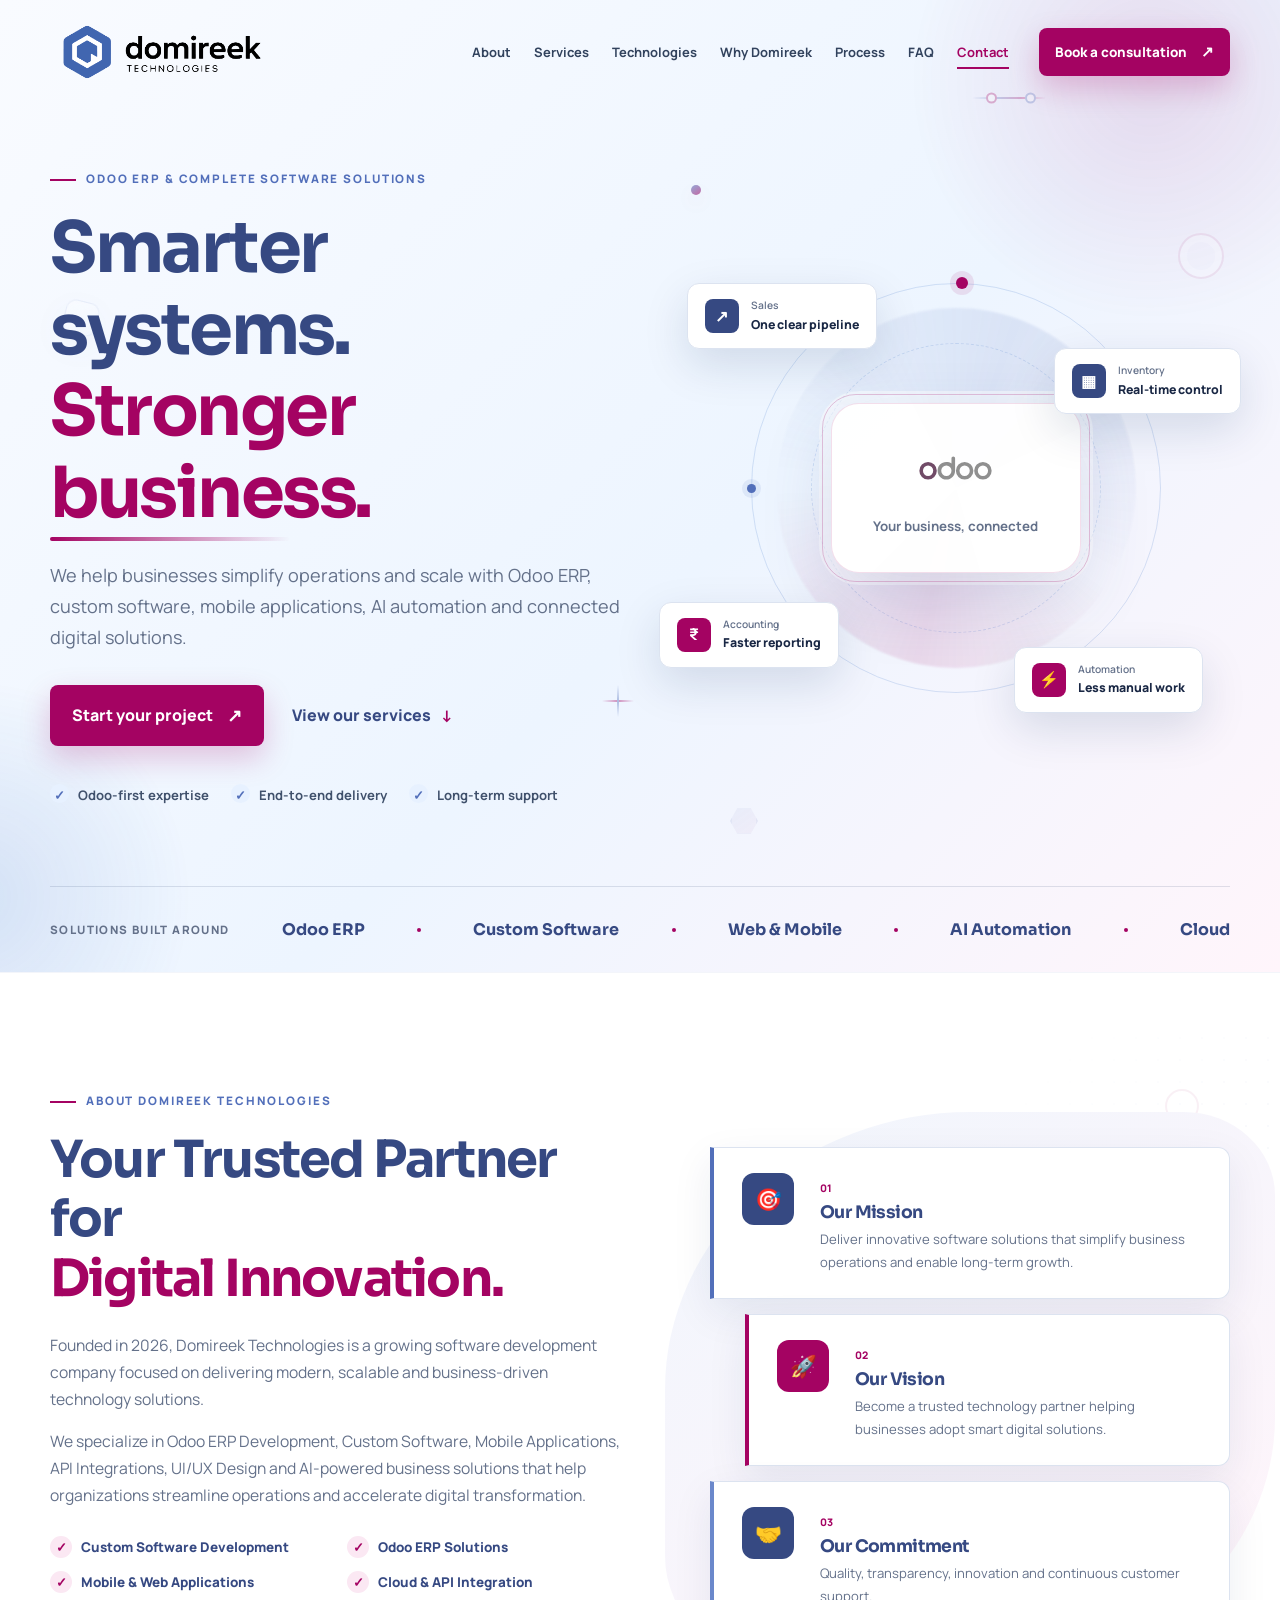
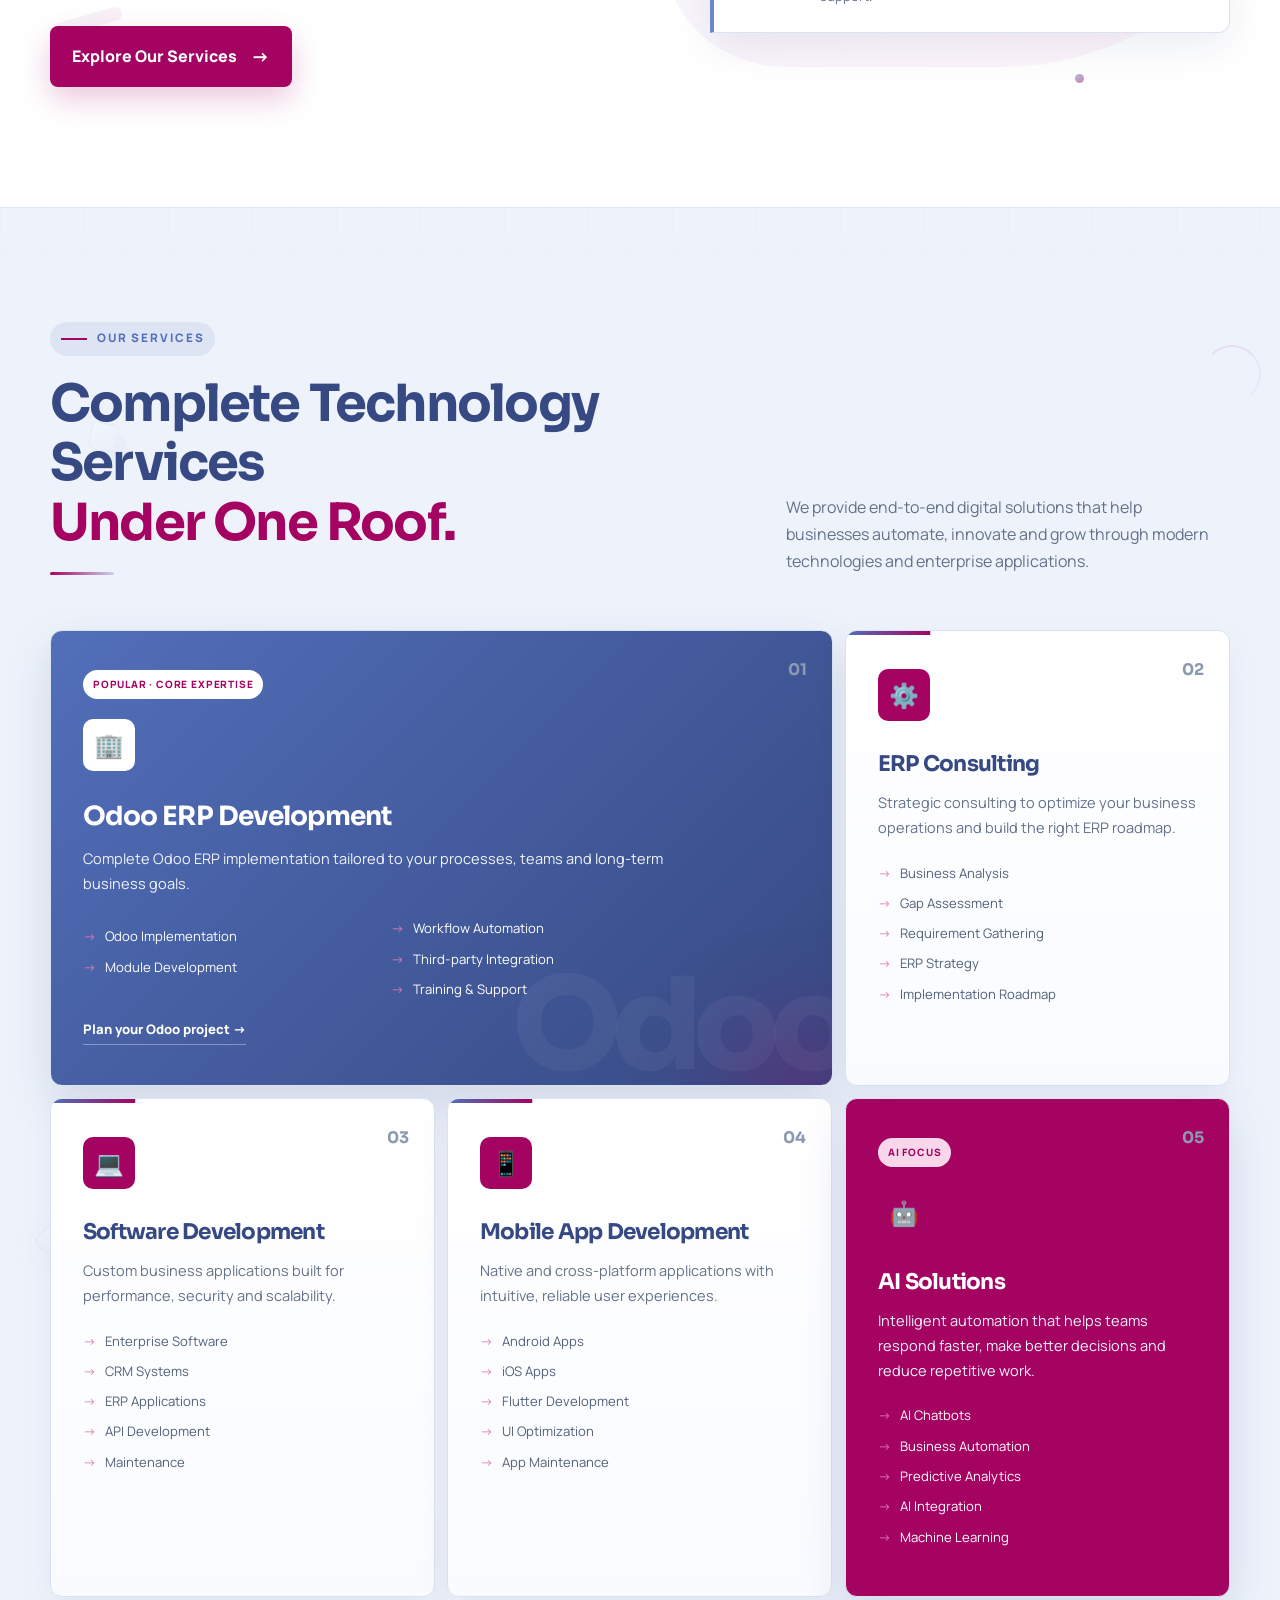
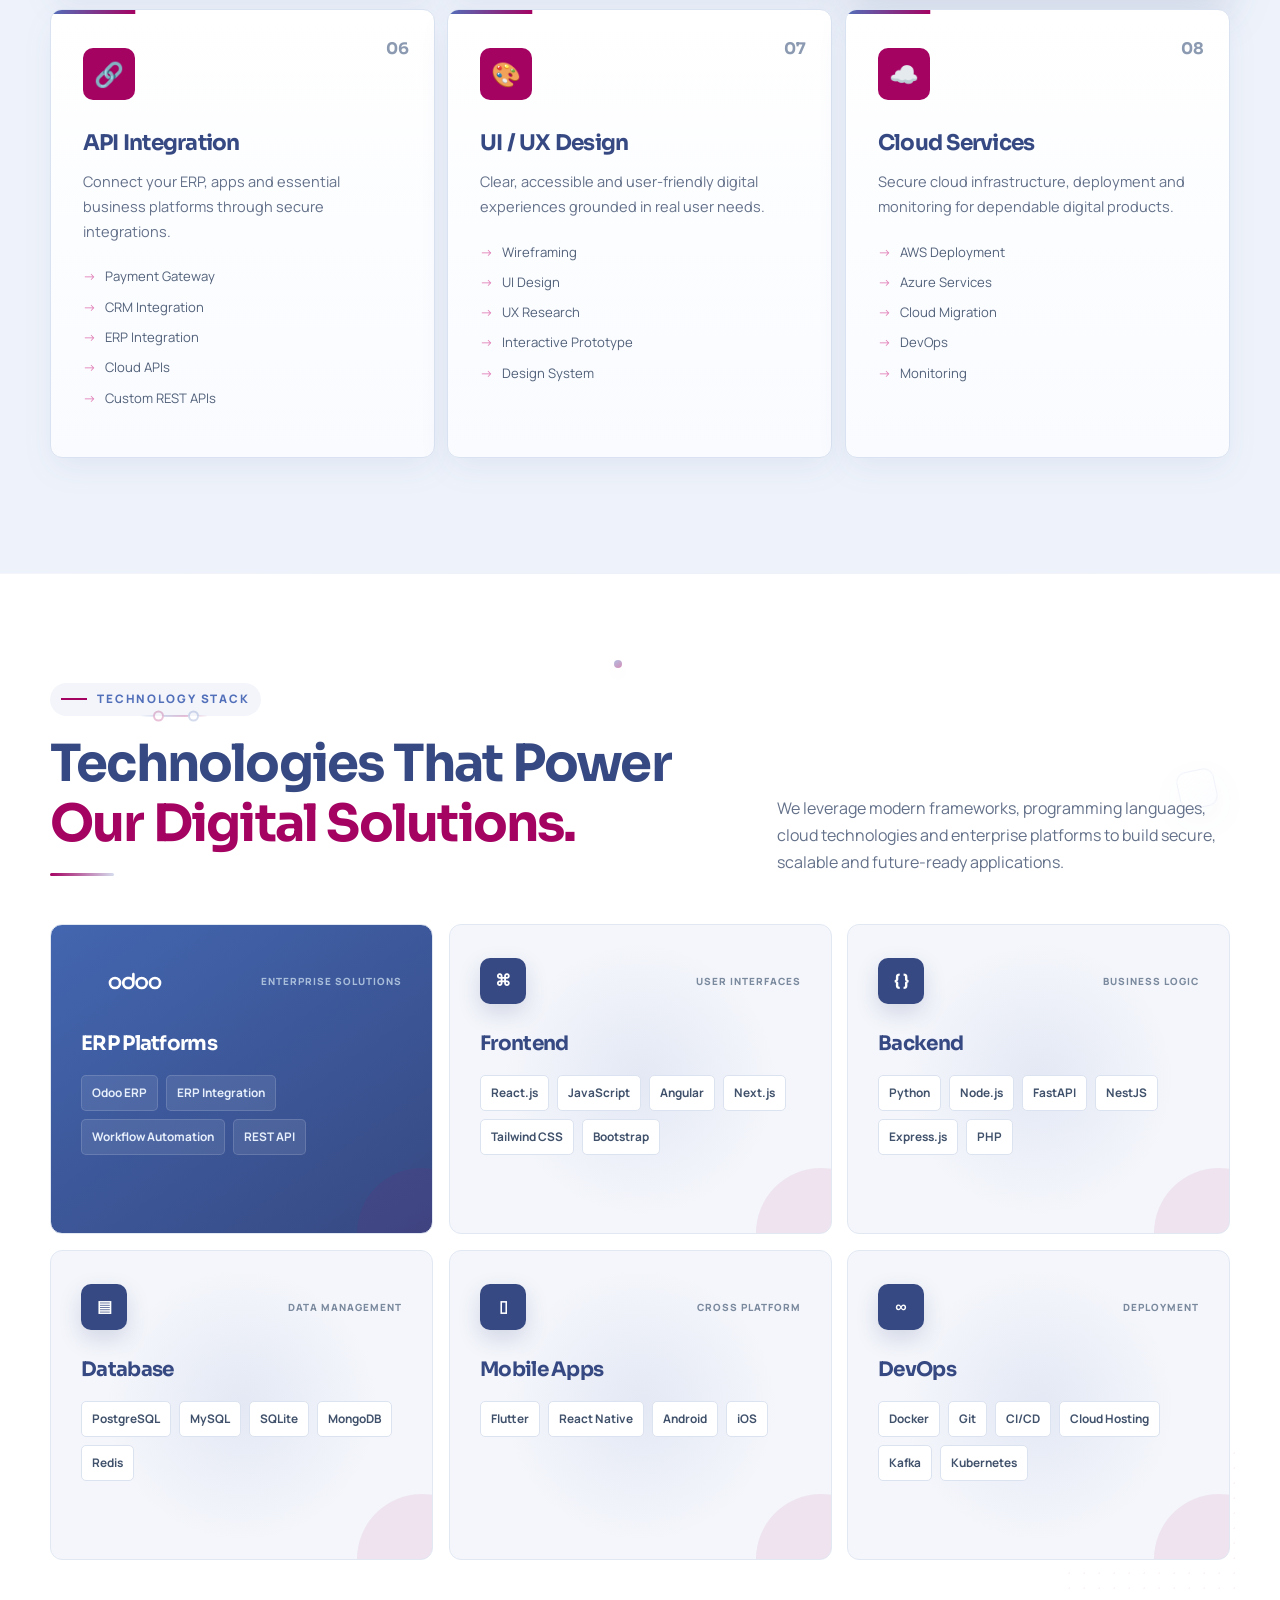
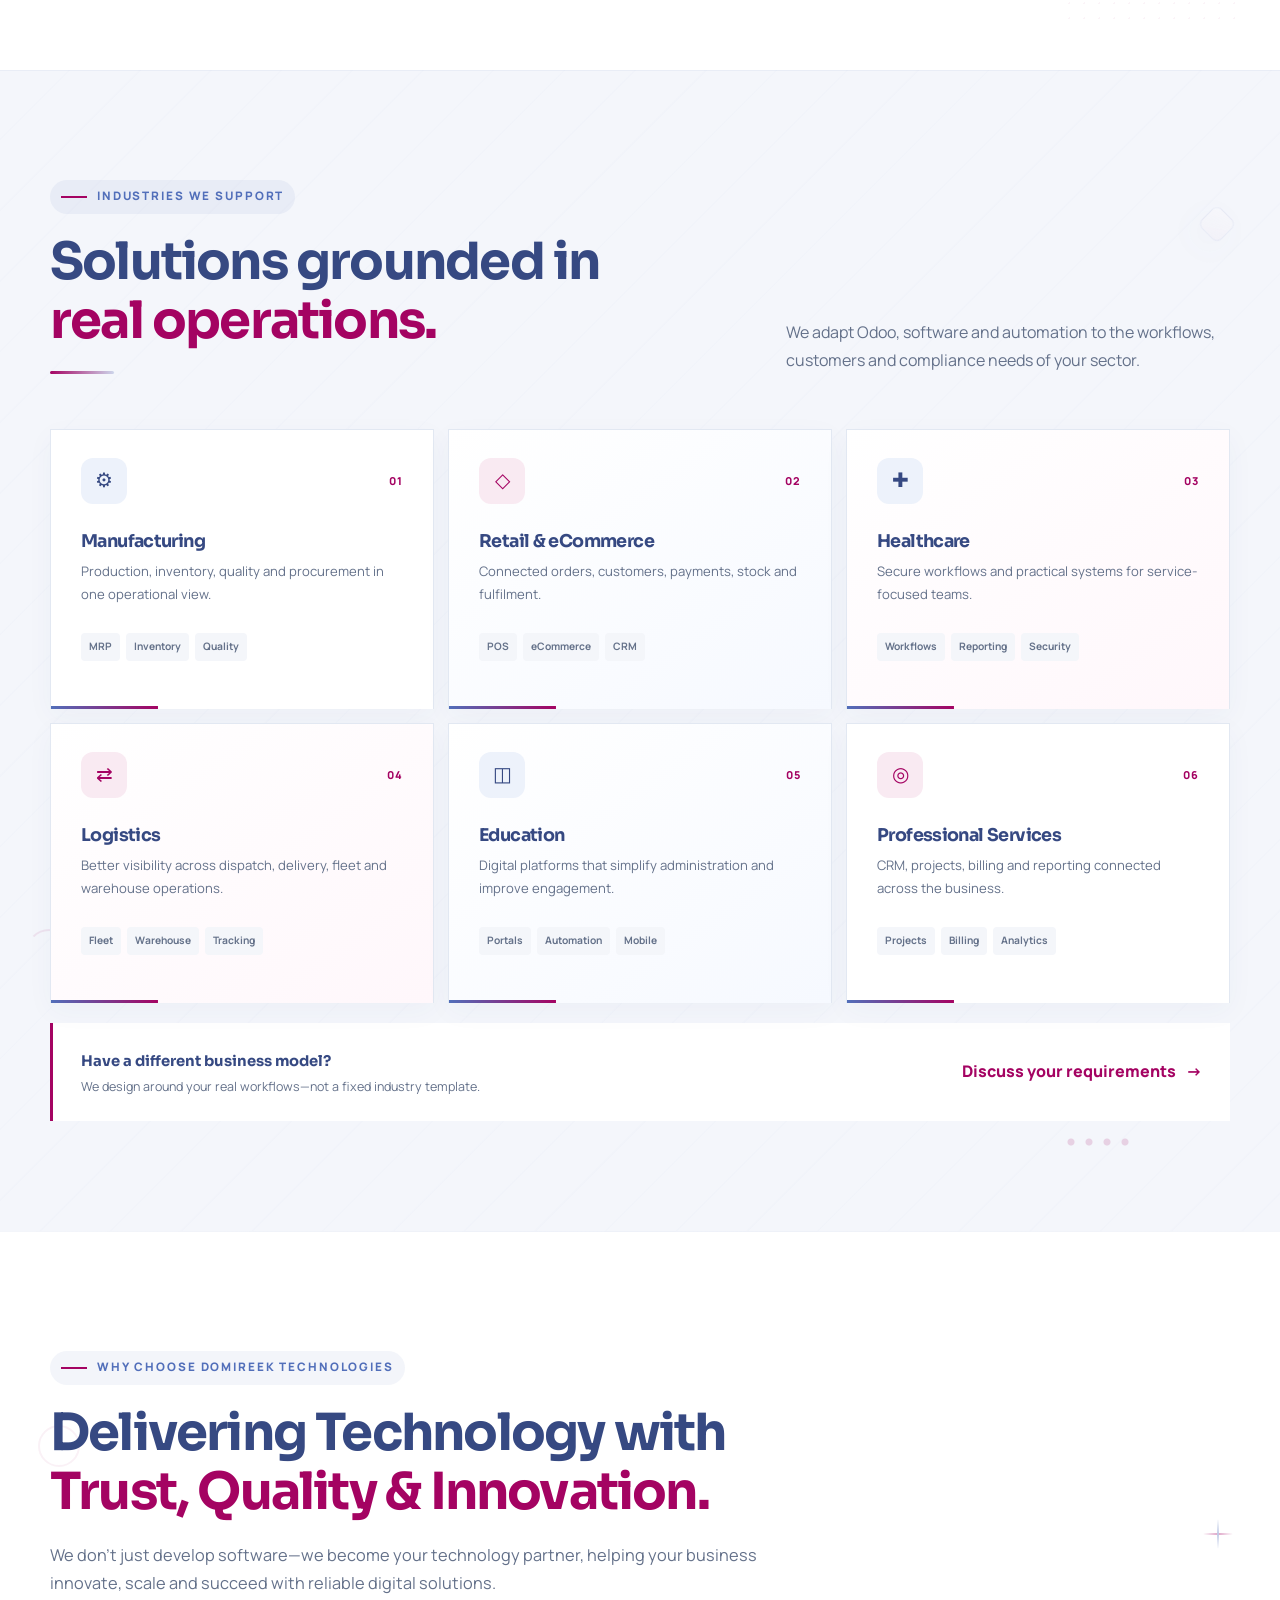
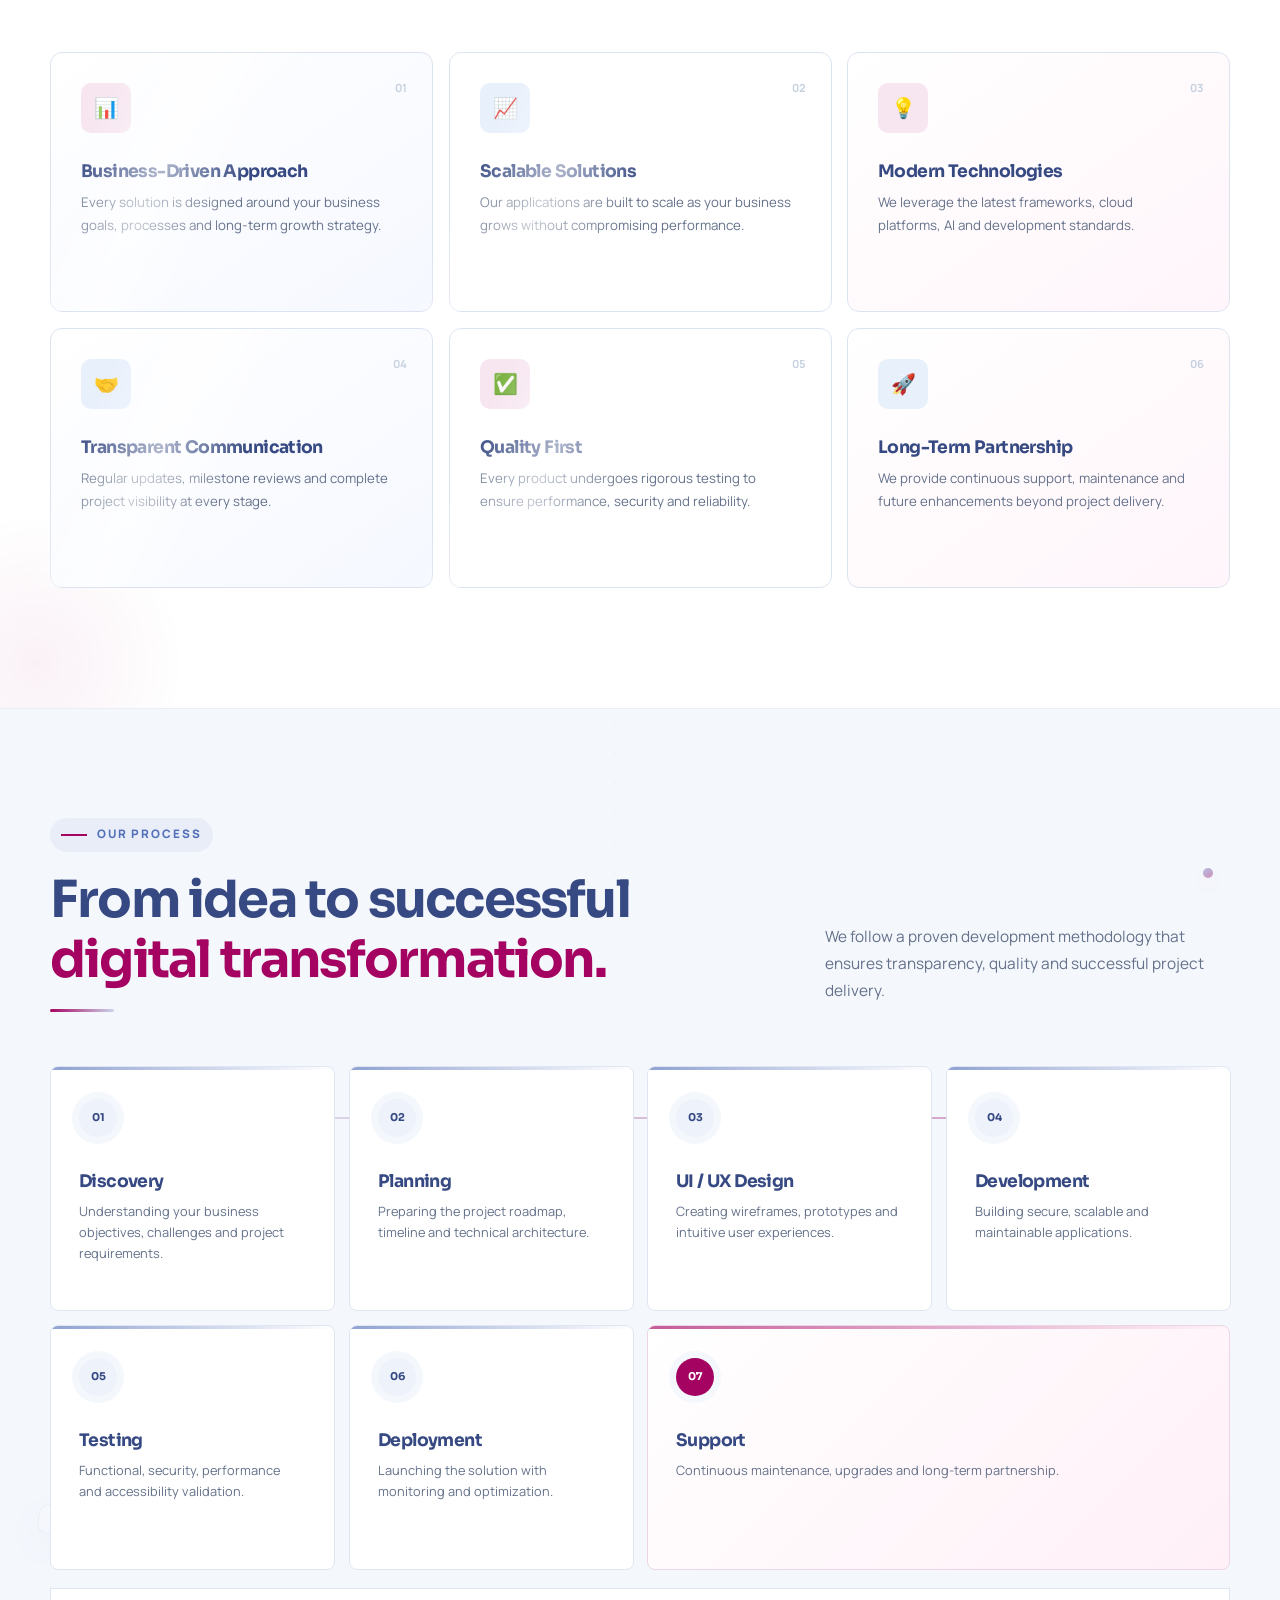
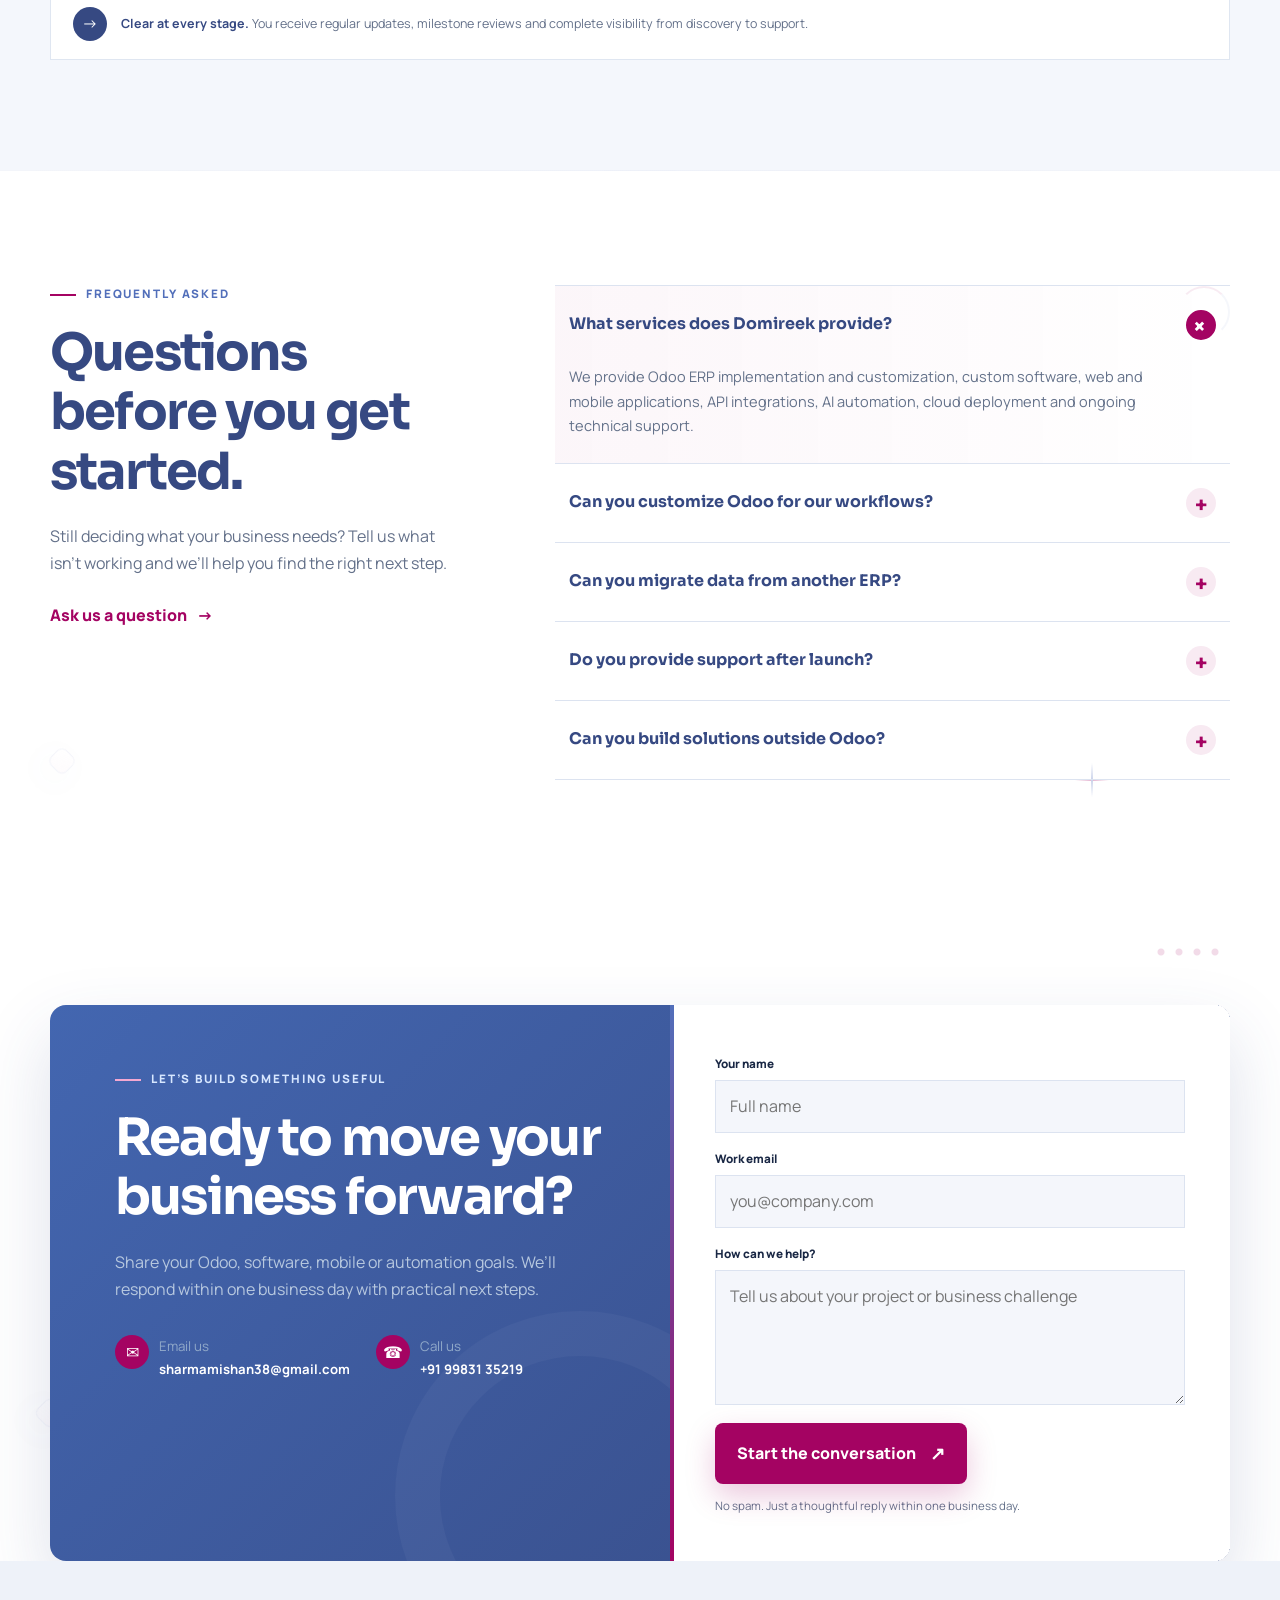
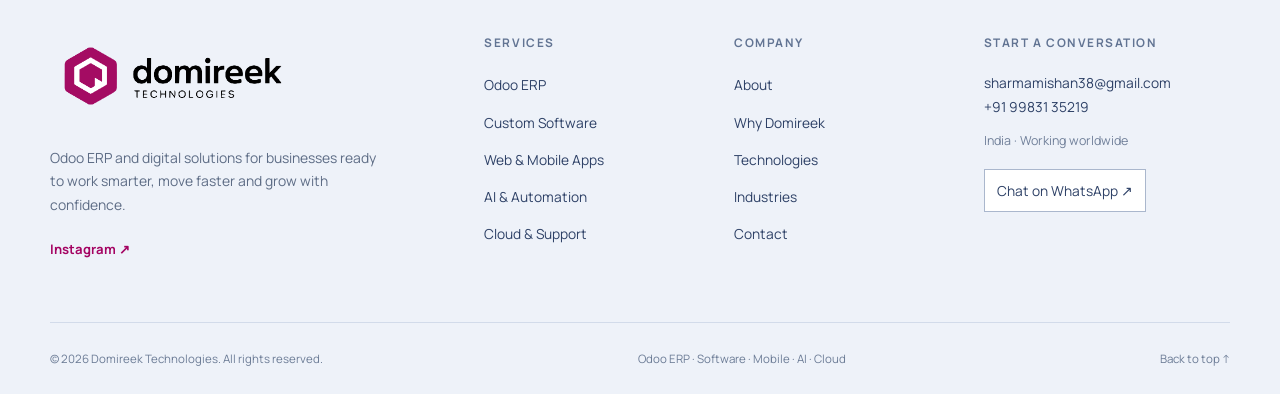
==== commit d4c90651: "Remove old odoo-portfolio files and update main site styles and index.html" ====
--- a/index.html
+++ b/index.html
@@ -6,27 +6,32 @@
   <meta name="google-site-verification" content="Sfwz2H86d2dQ1VcdJhQ1GQUi0Bt3A1uH0pKvh_8rnxA">
   <title>Odoo ERP & Software Development Company | Domireek</title>
   <meta name="description" content="Domireek Technologies delivers Odoo ERP, custom software, web and mobile apps, AI automation, API integration and cloud solutions for growing businesses.">
+  <meta name="author" content="Mishan Sharma">
+  <meta name="creator" content="Mishan Sharma">
   <meta name="robots" content="index, follow, max-image-preview:large">
   <meta name="theme-color" content="#4366b0">
-  <link rel="canonical" href="https://domireek.com/">
+  <link rel="canonical" href="https://domireek-technologies.vercel.app/">
   <meta property="og:type" content="website">
   <meta property="og:title" content="Odoo ERP & Complete Software Solutions | Domireek Technologies">
   <meta property="og:description" content="Odoo-first ERP expertise with custom software, mobile apps, AI automation, integrations and cloud services under one roof.">
-  <meta property="og:url" content="https://domireek.com/">
-  <meta property="og:image" content="https://domireek.com/assets/logo.png">
+  <meta property="og:url" content="https://domireek-technologies.vercel.app/">
+  <meta property="og:image" content="https://domireek-technologies.vercel.app/assets/logo.png">
   <meta name="twitter:card" content="summary_large_image">
-  <link rel="icon" href="assets/logo.png" type="image/png">
+  <link rel="icon" href="https://domireek-technologies.vercel.app/favicon.png" type="image/png" sizes="4500x4500">
+  <link rel="shortcut icon" href="https://domireek-technologies.vercel.app/favicon.png" type="image/png">
+  <link rel="apple-touch-icon" href="https://domireek-technologies.vercel.app/favicon.png">
   <link rel="preconnect" href="https://fonts.googleapis.com">
   <link rel="preconnect" href="https://fonts.gstatic.com" crossorigin>
   <link href="https://fonts.googleapis.com/css2?family=Manrope:wght@400;500;600;700;800&family=Sora:wght@600;700;800&display=swap" rel="stylesheet">
   <link rel="stylesheet" href="style.css">
   <script type="application/ld+json">
-  {"@context":"https://schema.org","@type":"ProfessionalService","name":"Domireek Technologies","url":"https://domireek.com/","logo":"https://domireek.com/assets/domireek-wordmark.png","description":"Odoo ERP, custom software, mobile app, AI automation, API integration and cloud development services.","areaServed":"Worldwide","email":"sharmamishan38@gmail.com","telephone":"+91-99831-35219","sameAs":["https://www.instagram.com/domireek/"],"knowsAbout":["Odoo ERP","Odoo Development","ERP Consulting","Custom Software","Mobile Applications","Artificial Intelligence","Python","PostgreSQL"]}
+  {"@context":"https://schema.org","@graph":[{"@type":["Organization","ProfessionalService"],"@id":"https://domireek-technologies.vercel.app/#organization","name":"Domireek Technologies","url":"https://domireek-technologies.vercel.app/","logo":{"@type":"ImageObject","url":"https://domireek-technologies.vercel.app/assets/domireek-wordmark.png"},"founder":{"@id":"https://domireek-technologies.vercel.app/#mishan-sharma"},"description":"Odoo ERP, custom software, mobile app, AI automation, API integration and cloud development services.","areaServed":"Worldwide","email":"sharmamishan38@gmail.com","telephone":"+91-99831-35219","sameAs":["https://www.instagram.com/domireek/"],"knowsAbout":["Odoo ERP","Odoo Development","ERP Consulting","Custom Software","Mobile Applications","Artificial Intelligence","Python","PostgreSQL"]},{"@type":"Person","@id":"https://domireek-technologies.vercel.app/#mishan-sharma","name":"Mishan Sharma","url":"https://domireek-technologies.vercel.app/","image":"https://domireek-technologies.vercel.app/assets/profile.png","jobTitle":"Founder and Software Developer","worksFor":{"@id":"https://domireek-technologies.vercel.app/#organization"},"knowsAbout":["Odoo ERP Development","Python","Software Development","ERP Consulting","API Integration","Artificial Intelligence"]}]}
   </script>
 </head>
 <body>
   <a class="skip-link" href="#main">Skip to content</a>
   <div class="scroll-progress" aria-hidden="true"></div>
+  <div class="cursor-orbit" aria-hidden="true"></div>
   <header class="site-header" id="top">
     <div class="container nav-wrap">
       <a class="brand" href="#top" aria-label="Domireek Technologies home"><img src="assets/domireek-wordmark.png" alt="Domireek Technologies" width="4500" height="4500"></a>
@@ -112,11 +117,18 @@
       </div>
     </section>
 
-    <section class="industries" id="industries"><div class="container"><div class="section-head dark-text"><div><p class="eyebrow"><span></span> Industries we support</p><h2>Solutions grounded in real operations.</h2></div><p>We adapt platforms and products to the workflows, customers and compliance needs of your sector.</p></div><div class="industry-grid"><article><span>01</span><h3>Manufacturing</h3><p>Production, inventory, quality and procurement in one operational view.</p></article><article><span>02</span><h3>Retail & eCommerce</h3><p>Connected orders, customers, payments, stock and fulfilment.</p></article><article><span>03</span><h3>Healthcare</h3><p>Secure workflows and practical systems for service-focused teams.</p></article><article><span>04</span><h3>Logistics</h3><p>Better visibility across dispatch, delivery, fleet and warehouse operations.</p></article><article><span>05</span><h3>Education</h3><p>Digital platforms that simplify administration and improve engagement.</p></article><article><span>06</span><h3>Professional Services</h3><p>CRM, projects, billing and reporting connected across the business.</p></article></div></div></section>
+    <section class="industries" id="industries"><div class="container"><div class="section-head dark-text"><div><p class="eyebrow"><span></span> Industries we support</p><h2>Solutions grounded in <em>real operations.</em></h2></div><p>We adapt Odoo, software and automation to the workflows, customers and compliance needs of your sector.</p></div><div class="industry-grid">
+      <article><div class="industry-top"><div class="industry-icon" aria-hidden="true">⚙</div><span class="industry-number">01</span></div><h3>Manufacturing</h3><p>Production, inventory, quality and procurement in one operational view.</p><ul class="industry-tags"><li>MRP</li><li>Inventory</li><li>Quality</li></ul></article>
+      <article><div class="industry-top"><div class="industry-icon" aria-hidden="true">◇</div><span class="industry-number">02</span></div><h3>Retail & eCommerce</h3><p>Connected orders, customers, payments, stock and fulfilment.</p><ul class="industry-tags"><li>POS</li><li>eCommerce</li><li>CRM</li></ul></article>
+      <article><div class="industry-top"><div class="industry-icon" aria-hidden="true">✚</div><span class="industry-number">03</span></div><h3>Healthcare</h3><p>Secure workflows and practical systems for service-focused teams.</p><ul class="industry-tags"><li>Workflows</li><li>Reporting</li><li>Security</li></ul></article>
+      <article><div class="industry-top"><div class="industry-icon" aria-hidden="true">⇄</div><span class="industry-number">04</span></div><h3>Logistics</h3><p>Better visibility across dispatch, delivery, fleet and warehouse operations.</p><ul class="industry-tags"><li>Fleet</li><li>Warehouse</li><li>Tracking</li></ul></article>
+      <article><div class="industry-top"><div class="industry-icon" aria-hidden="true">◫</div><span class="industry-number">05</span></div><h3>Education</h3><p>Digital platforms that simplify administration and improve engagement.</p><ul class="industry-tags"><li>Portals</li><li>Automation</li><li>Mobile</li></ul></article>
+      <article><div class="industry-top"><div class="industry-icon" aria-hidden="true">◎</div><span class="industry-number">06</span></div><h3>Professional Services</h3><p>CRM, projects, billing and reporting connected across the business.</p><ul class="industry-tags"><li>Projects</li><li>Billing</li><li>Analytics</li></ul></article>
+    </div><div class="industry-cta"><div><strong>Have a different business model?</strong><p>We design around your real workflows—not a fixed industry template.</p></div><a class="text-link magenta" href="#contact">Discuss your requirements <span>→</span></a></div></div></section>
 
     <section class="why" id="why-us"><div class="container"><div class="why-heading"><p class="eyebrow"><span></span> Why Choose Domireek Technologies</p><h2>Delivering Technology with <em>Trust, Quality & Innovation.</em></h2><p>We don't just develop software—we become your technology partner, helping your business innovate, scale and succeed with reliable digital solutions.</p></div><div class="why-cards"><article><span class="why-icon">📊</span><b>01</b><h3>Business-Driven Approach</h3><p>Every solution is designed around your business goals, processes and long-term growth strategy.</p></article><article><span class="why-icon">📈</span><b>02</b><h3>Scalable Solutions</h3><p>Our applications are built to scale as your business grows without compromising performance.</p></article><article><span class="why-icon">💡</span><b>03</b><h3>Modern Technologies</h3><p>We leverage the latest frameworks, cloud platforms, AI and development standards.</p></article><article><span class="why-icon">🤝</span><b>04</b><h3>Transparent Communication</h3><p>Regular updates, milestone reviews and complete project visibility at every stage.</p></article><article><span class="why-icon">✅</span><b>05</b><h3>Quality First</h3><p>Every product undergoes rigorous testing to ensure performance, security and reliability.</p></article><article><span class="why-icon">🚀</span><b>06</b><h3>Long-Term Partnership</h3><p>We provide continuous support, maintenance and future enhancements beyond project delivery.</p></article></div></div></section>
 
-    <section class="process" id="process"><div class="container"><div class="process-heading"><p class="eyebrow"><span></span> Our Process</p><h2>From Idea to Successful <em>Digital Transformation.</em></h2><p>We follow a proven development methodology that ensures transparency, quality and successful project delivery.</p></div><ol class="process-grid"><li><b>01</b><h3>Discovery</h3><p>Understanding your business objectives, challenges and project requirements.</p></li><li><b>02</b><h3>Planning</h3><p>Preparing project roadmap, timeline and architecture.</p></li><li><b>03</b><h3>UI / UX Design</h3><p>Creating wireframes, prototypes and user experience.</p></li><li><b>04</b><h3>Development</h3><p>Building secure, scalable and modern applications.</p></li><li><b>05</b><h3>Testing</h3><p>Functional, security, performance and accessibility testing.</p></li><li><b>06</b><h3>Deployment</h3><p>Launching the solution with monitoring and optimization.</p></li><li><b>07</b><h3>Support</h3><p>Continuous maintenance, upgrades and long-term partnership.</p></li></ol></div></section>
+    <section class="process" id="process"><div class="container"><div class="process-heading"><div><p class="eyebrow"><span></span> Our Process</p><h2>From idea to successful <em>digital transformation.</em></h2></div><p>We follow a proven development methodology that ensures transparency, quality and successful project delivery.</p></div><ol class="process-grid"><li><b>01</b><h3>Discovery</h3><p>Understanding your business objectives, challenges and project requirements.</p></li><li><b>02</b><h3>Planning</h3><p>Preparing the project roadmap, timeline and technical architecture.</p></li><li><b>03</b><h3>UI / UX Design</h3><p>Creating wireframes, prototypes and intuitive user experiences.</p></li><li><b>04</b><h3>Development</h3><p>Building secure, scalable and maintainable applications.</p></li><li><b>05</b><h3>Testing</h3><p>Functional, security, performance and accessibility validation.</p></li><li><b>06</b><h3>Deployment</h3><p>Launching the solution with monitoring and optimization.</p></li><li><b>07</b><h3>Support</h3><p>Continuous maintenance, upgrades and long-term partnership.</p></li></ol><div class="process-note"><span>→</span><p><strong>Clear at every stage.</strong> You receive regular updates, milestone reviews and complete visibility from discovery to support.</p></div></div></section>
 
     <section class="faq" id="faq">
       <div class="container faq-grid"><div><p class="eyebrow"><span></span> Frequently asked</p><h2>Questions before you get started.</h2><p>Still deciding what your business needs? Tell us what isn’t working and we’ll help you find the right next step.</p><a class="text-link magenta" href="#contact">Ask us a question <span>→</span></a></div><div class="accordion">
--- a/style.css
+++ b/style.css
@@ -79,4 +79,91 @@
 @media(max-width:720px){
   .hero-visual{height:294px;margin-top:28px;border:0;border-radius:0;background:transparent;overflow:visible}.hero-visual:before{display:none}.hero-visual .orbit-one{border-color:rgba(67,102,176,.16)}.hero-visual .orbit-two{border-color:rgba(164,3,98,.16)}.hero-visual .odoo-core{box-shadow:0 16px 45px rgba(54,73,130,.1);transform:translateY(-36px)}.mobile-module-slider{left:50%;right:auto;bottom:0;width:min(290px,100%);transform:translateX(-50%);background:transparent;border:0;backdrop-filter:none}.module-track{border:0}.module-slide{height:58px}.module-slide>b{box-shadow:0 8px 18px rgba(54,73,130,.16)}.module-dots{height:22px;align-items:center}.module-dots button{background:#d7ddea}.module-dots button.active{background:var(--magenta)}
 }
+/* Light service surfaces without changing the brand palette */
+.services{background:#eef3fb;color:var(--ink)}.services .section-head h2{color:var(--navy)}.services .section-head h2 em{color:var(--magenta)}.services .section-head>p{color:var(--muted)}.services .eyebrow.light{color:var(--blue)}.services .eyebrow.light>span{background:var(--magenta)}.service-grid{border-color:#d9e2f0}.service-card{background:#fff;border-color:#d9e2f0;box-shadow:0 8px 24px rgba(54,73,130,.045)}.service-card:hover{background:#f8faff;border-color:#c8d4e7;box-shadow:0 16px 36px rgba(54,73,130,.09)}.service-card h3{color:var(--navy)}.service-card p{color:var(--muted)}.service-card li{color:#52617a}.service-number{color:#8b9ab1}.service-card.odoo-service,.service-card.odoo-service:hover{background:linear-gradient(135deg,#526fba,#364982);border-color:transparent}.service-card.ai-service,.service-card.ai-service:hover{background:#a40362;border-color:transparent}.service-card.odoo-service h3,.service-card.ai-service h3{color:#fff}.service-card.odoo-service p,.service-card.ai-service p{color:#f0f3fb}.service-card.odoo-service li,.service-card.ai-service li{color:#fff}
+@media(max-width:720px){.services{background:#eef3fb;color:var(--ink)}.services .section-head h2{color:var(--navy)}.services .section-head h2 em{color:var(--magenta)}.services .section-head>p{color:var(--muted)}.services .eyebrow.light{color:var(--blue)}.services .eyebrow.light>span{background:var(--magenta)}.service-card{background:#fff;border-color:#d9e2f0;box-shadow:0 8px 22px rgba(54,73,130,.055)}.service-card h3{color:var(--navy)}.service-card p{color:var(--muted)}.service-card li{color:#52617a}.service-number{color:#8b9ab1}.service-card.odoo-service{background:linear-gradient(135deg,#526fba,#364982);border-color:transparent}.service-card.ai-service{background:#a40362;border-color:transparent}.service-card.odoo-service h3,.service-card.ai-service h3{color:#fff}.service-card.odoo-service p,.service-card.ai-service p{color:#f0f3fb}.service-card.odoo-service li,.service-card.ai-service li{color:#fff}}
+/* Refined industry cards */
+.industries .section-head h2 em{color:var(--magenta);font-style:normal}.industry-grid{gap:14px}.industry-grid article{position:relative;min-height:280px;padding:28px 30px;background:#fff;border:1px solid #e2e8f2;border-bottom:0;overflow:hidden;box-shadow:0 8px 26px rgba(54,73,130,.04)}.industry-grid article:after{content:"";position:absolute;left:0;right:0;bottom:0;height:3px;background:linear-gradient(90deg,var(--blue),var(--magenta));transform:scaleX(.28);transform-origin:left;transition:transform .35s ease}.industry-grid article:hover{border-color:#d3dceb;box-shadow:0 20px 45px rgba(54,73,130,.1);transform:translateY(-5px)}.industry-grid article:hover:after{transform:scaleX(1)}.industry-top{display:flex;align-items:center;justify-content:space-between}.industry-icon{display:grid;place-items:center;width:46px;height:46px;border-radius:12px;background:#edf2fb;color:var(--navy);font-family:var(--heading);font-size:1.25rem;transition:transform .3s ease,background .3s ease,color .3s ease}.industry-grid article:nth-child(2n) .industry-icon{background:#f9eaf2;color:var(--magenta)}.industry-grid article:hover .industry-icon{transform:rotate(-5deg) scale(1.06);background:var(--navy);color:#fff}.industry-number{color:#a40362!important;font-size:.68rem!important;font-weight:800;letter-spacing:.08em}.industry-grid h3{font-size:1.1rem;margin:27px 0 9px}.industry-grid p{font-size:.82rem;min-height:54px}.industry-tags{display:flex;flex-wrap:wrap;gap:6px;margin-top:19px}.industry-tags li{padding:5px 8px;border-radius:4px;background:#f4f6fa;color:#65728a;font-size:.64rem;font-weight:700}.industry-cta{display:flex;align-items:center;justify-content:space-between;gap:30px;margin-top:20px;padding:24px 28px;background:#fff;border-left:3px solid var(--magenta)}.industry-cta strong{font-family:var(--heading);color:var(--navy);font-size:.92rem}.industry-cta p{font-size:.78rem;margin-top:2px}
+@media(max-width:720px){.industries .section-head h2 em{display:inline}.industry-grid article{min-height:auto;padding:24px 20px}.industry-grid p{min-height:0}.industry-tags{margin-top:16px}.industry-cta{align-items:flex-start;flex-direction:column;padding:22px 20px}.industry-cta .text-link{font-size:.82rem}}
+/* Refined delivery timeline */
+.process{background:#f4f7fc}.process-heading{grid-template-columns:1.1fr .65fr;gap:90px;align-items:end;margin-bottom:54px}.process-heading h2{max-width:680px}.process-heading h2 em{display:block;color:var(--magenta);font-style:normal}.process-heading>p{font-size:.96rem;line-height:1.75;padding-bottom:7px}.process .process-grid{grid-template-columns:repeat(4,1fr);gap:14px;border:0}.process .process-grid li{position:relative;min-height:245px;padding:32px 28px;background:#fff;border:1px solid #dfe6f1;border-radius:8px;overflow:hidden;transition:transform .3s ease,border-color .3s ease,box-shadow .3s ease}.process .process-grid li:before{content:"";position:absolute;top:0;left:0;width:100%;height:3px;background:linear-gradient(90deg,var(--blue),transparent);opacity:.65}.process .process-grid li:hover{transform:translateY(-5px)!important;border-color:#cbd6e8;box-shadow:0 18px 38px rgba(54,73,130,.09)}.process .process-grid b{display:grid;place-items:center;width:38px;height:38px;border-radius:50%;background:#edf2fb;color:var(--navy);font-size:.67rem}.process .process-grid h3{font-size:1.08rem;margin:34px 0 10px}.process .process-grid p{font-size:.8rem;line-height:1.65}.process .process-grid li:last-child{grid-column:span 2;background:linear-gradient(135deg,#fff,#fff0f7);color:var(--ink);border-color:#edd5e3}.process .process-grid li:last-child:before{background:linear-gradient(90deg,var(--magenta),transparent)}.process .process-grid li:last-child b{background:var(--magenta);color:#fff}.process .process-grid li:last-child h3{color:var(--navy)}.process .process-grid li:last-child p{color:var(--muted);max-width:420px}.process-note{display:flex;align-items:center;gap:14px;margin-top:18px;padding:18px 22px;background:#fff;border:1px solid #dfe6f1}.process-note>span{display:grid;place-items:center;flex:0 0 34px;width:34px;height:34px;border-radius:50%;background:var(--navy);color:#fff}.process-note p{font-size:.78rem}.process-note strong{color:var(--navy)}
+@media(max-width:980px){.process-heading{grid-template-columns:1fr;gap:18px}.process-heading>p{max-width:620px}.process .process-grid{grid-template-columns:repeat(2,1fr)}.process .process-grid li:last-child{grid-column:span 2}}
+@media(max-width:720px){.process-heading h2 em{display:inline}.process .process-grid{grid-template-columns:1fr;gap:10px}.process .process-grid li{min-height:auto;padding:25px 21px}.process .process-grid h3{margin:20px 0 8px}.process .process-grid li:last-child{grid-column:auto}.process-note{align-items:flex-start;padding:17px 18px}}
+/* Desktop motion polish */
+.cursor-orbit{display:none;position:fixed;z-index:3000;left:0;top:0;width:28px;height:28px;border:1px solid rgba(164,3,98,.5);border-radius:50%;pointer-events:none;transform:translate3d(-50px,-50px,0);transition:width .2s ease,height .2s ease,background .2s ease,border-color .2s ease;will-change:transform}.cursor-orbit.is-active{width:46px;height:46px;background:rgba(164,3,98,.07);border-color:rgba(164,3,98,.3)}.pointer-surface{background-image:radial-gradient(circle 190px at var(--pointer-x,50%) var(--pointer-y,50%),rgba(82,111,186,.1),transparent 72%)}.magnetic{transform:translate3d(var(--magnetic-x,0),var(--magnetic-y,0),0);will-change:transform}
+@media(pointer:fine) and (min-width:981px){.cursor-orbit{display:block}.hero-copy>.eyebrow{animation:heroEnter .65s .05s both}.hero-copy>h1{animation:heroEnter .75s .14s both}.hero-copy>.hero-lead{animation:heroEnter .75s .23s both}.hero-copy>.hero-actions{animation:heroEnter .75s .31s both}.hero-copy>.trust-list{animation:heroEnter .75s .38s both}.hero-visual{animation:visualEnter .95s .2s both}.nav-btn,.button,.footer-button{transition:transform .2s ease,background .25s ease,box-shadow .25s ease}}
+@keyframes heroEnter{from{opacity:0;transform:translateY(22px)}to{opacity:1;transform:none}}@keyframes visualEnter{from{opacity:0;transform:translateX(30px) scale(.97)}to{opacity:1;transform:none}}
+.pointer-surface:hover{background-image:radial-gradient(circle 190px at var(--pointer-x,50%) var(--pointer-y,50%),rgba(82,111,186,.1),transparent 72%)}
+/* Animated section patterns */
+.about-section,.services,.technology,.industries,.why,.process{position:relative;overflow:hidden}.about-section>.container,.services>.container,.technology>.container,.industries>.container,.why>.container,.process>.container{position:relative;z-index:2}.about-section:before{content:"";position:absolute;right:-70px;top:40px;width:420px;height:420px;background-image:radial-gradient(rgba(82,111,186,.2) 1.2px,transparent 1.2px);background-size:22px 22px;mask-image:linear-gradient(135deg,transparent 8%,#000 75%);opacity:.48;animation:patternDrift 18s linear infinite}.about-section:after{content:"";position:absolute;left:-180px;bottom:-230px;width:430px;height:430px;border:65px solid rgba(164,3,98,.035);border-radius:50%;animation:patternFloat 9s ease-in-out infinite}
+.services:before{content:"";position:absolute;right:-150px;top:-170px;width:440px;height:440px;border:70px solid rgba(82,111,186,.055);border-radius:50%;animation:patternFloat 11s ease-in-out infinite}.services:after{content:"";position:absolute;left:0;right:0;top:0;height:180px;background-image:linear-gradient(rgba(54,73,130,.035) 1px,transparent 1px),linear-gradient(90deg,rgba(54,73,130,.035) 1px,transparent 1px);background-size:34px 34px;mask-image:linear-gradient(#000,transparent);pointer-events:none}
+.technology:before{content:"";position:absolute;left:-120px;top:80px;width:320px;height:520px;background:linear-gradient(135deg,rgba(82,111,186,.07),rgba(164,3,98,.035));clip-path:polygon(0 10%,70% 0,100% 78%,20% 100%);animation:shapeShift 12s ease-in-out infinite alternate}.technology:after{content:"";position:absolute;right:5%;bottom:5%;width:150px;height:150px;background-image:radial-gradient(rgba(164,3,98,.18) 1px,transparent 1px);background-size:15px 15px;opacity:.45}
+.industries:before{content:"";position:absolute;inset:0;background:repeating-linear-gradient(135deg,transparent 0,transparent 48px,rgba(82,111,186,.022) 49px,rgba(82,111,186,.022) 50px);pointer-events:none}.industries:after{content:"";position:absolute;right:-130px;bottom:-160px;width:360px;height:360px;border-radius:50%;background:radial-gradient(circle,rgba(164,3,98,.07),transparent 68%);animation:glowBreath 7s ease-in-out infinite}
+.why:before{content:"";position:absolute;width:380px;height:380px;right:-180px;top:-160px;border-radius:44% 56% 61% 39%;background:rgba(82,111,186,.055);animation:shapeShift 10s ease-in-out infinite alternate}.why:after{content:"";position:absolute;width:260px;height:260px;left:-120px;bottom:-110px;border-radius:50%;background:radial-gradient(circle,rgba(164,3,98,.08),transparent 68%)}
+.process:before{content:"";position:absolute;left:0;right:0;top:0;height:220px;background-image:radial-gradient(rgba(82,111,186,.12) 1px,transparent 1px);background-size:26px 26px;mask-image:linear-gradient(90deg,transparent,#000 50%,transparent);opacity:.35;animation:patternDrift 22s linear infinite}.process:after{content:"";position:absolute;width:330px;height:330px;right:-170px;bottom:-170px;border:55px solid rgba(164,3,98,.035);border-radius:50%}
+@keyframes patternFloat{0%,100%{transform:translate3d(0,0,0)}50%{transform:translate3d(0,-18px,0)}}@keyframes patternDrift{to{background-position:44px 44px}}@keyframes shapeShift{from{transform:rotate(-2deg) scale(.98)}to{transform:rotate(3deg) scale(1.05)}}@keyframes glowBreath{0%,100%{opacity:.55;transform:scale(.96)}50%{opacity:1;transform:scale(1.06)}}
+@media(max-width:720px){.about-section:before{width:230px;height:230px;opacity:.28}.about-section:after,.technology:before,.why:before{display:none}.services:before{width:260px;height:260px;right:-150px;top:-100px}.services:after{height:120px}.process:before{opacity:.22}}
+/* Clean surfaces keep attention on the content and product visuals. */
+.hero{background:linear-gradient(135deg,#f9fbff 0%,#edf5ff 56%,#fff5fb 100%)}.about-section,.technology,.footer{background-image:none}
+.about-section:before,.about-section:after,.services:before,.services:after,.technology:before,.technology:after,.industries:before,.industries:after,.why:before,.why:after,.process:before,.process:after{display:none}
+/* Restrained, section-specific pattern language. */
+.about-section:before,.services:after,.technology:after,.industries:before,.why:after,.process:before{display:block;pointer-events:none}
+.about-section:before{right:-35px;top:55px;width:300px;height:300px;opacity:.22;animation:patternDrift 28s linear infinite}
+.services:after{height:135px;opacity:.65;background-size:42px 42px;animation:gridGlide 30s linear infinite}
+.technology:after{right:3%;bottom:4%;width:180px;height:180px;opacity:.25;animation:dotOrbit 14s ease-in-out infinite alternate}
+.industries:before{opacity:.7;animation:stripeGlide 36s linear infinite}
+.why:after{width:310px;height:310px;opacity:.7;animation:glowBreath 9s ease-in-out infinite}
+.process:before{height:170px;opacity:.2;background-size:30px 30px;animation:patternDrift 34s linear infinite}
+.section-head h2,.technology-head h2,.process-heading h2{position:relative}.section-head h2:after,.technology-head h2:after,.process-heading h2:after{content:"";display:block;width:64px;height:3px;margin-top:20px;border-radius:10px;background:linear-gradient(90deg,var(--magenta),rgba(82,111,186,.24));transform-origin:left;animation:accentBreathe 5s ease-in-out infinite}
+@keyframes gridGlide{to{background-position:42px 42px}}@keyframes stripeGlide{to{background-position:100px 0}}@keyframes dotOrbit{from{transform:translate3d(0,0,0) rotate(0)}to{transform:translate3d(-22px,-14px,0) rotate(4deg)}}@keyframes accentBreathe{0%,100%{transform:scaleX(.55);opacity:.65}50%{transform:scaleX(1);opacity:1}}
+@media(max-width:980px){.hero{background:linear-gradient(135deg,#f9fbff 0%,#edf5ff 56%,#fff5fb 100%)}}
+@media(max-width:720px){.hero{background:#fff}.services:after,.technology:after,.industries:before,.why:after{display:none}.about-section:before{display:block;width:190px;height:190px;right:-95px;top:35px;opacity:.14}.process:before{display:block;height:115px;opacity:.12}.section-head h2:after,.technology-head h2:after,.process-heading h2:after{width:48px;margin:16px auto 0}}
+/* Additive interface details: no layout or content changes. */
+.about-section,.services,.technology,.industries,.why,.process,.faq{box-shadow:inset 0 1px rgba(82,111,186,.07)}
+.about-values article,.stack-card,.why-cards article,.industry-grid article,.process .process-grid li{isolation:isolate}
+.about-values article:after,.stack-card:before,.why-cards article:after,.industry-grid article:before,.process .process-grid li:after{content:"";position:absolute;z-index:-1;inset:8px;border:1px solid transparent;border-radius:inherit;pointer-events:none;transition:border-color .3s ease,inset .3s ease}
+.about-values article:hover:after,.stack-card:hover:before,.why-cards article:hover:after,.industry-grid article:hover:before,.process .process-grid li:hover:after{inset:6px;border-color:rgba(82,111,186,.12)}
+.about-values article:hover .value-icon{transform:translateY(-3px) rotate(3deg);box-shadow:0 10px 24px rgba(54,73,130,.18)}
+.stack-card li{transition:transform .22s ease,border-color .22s ease,color .22s ease}.stack-card:hover li{border-color:rgba(82,111,186,.25)}.stack-card li:hover{transform:translateY(-2px);color:var(--magenta)}.stack-odoo li:hover{color:#fff;border-color:rgba(255,255,255,.38)}
+.service-number,.industry-number,.why-cards article>b{transition:color .25s ease,transform .25s ease}.service-card:hover .service-number,.industry-grid article:hover .industry-number,.why-cards article:hover>b{color:var(--magenta);transform:translateY(-2px)}
+.process .process-grid li:after{z-index:0;inset:7px}.process .process-grid li>*{position:relative;z-index:1}.process .process-grid li:hover b{transform:scale(1.08);box-shadow:0 8px 18px rgba(54,73,130,.14)}.process .process-grid b{transition:transform .25s ease,box-shadow .25s ease}
+.accordion summary span{display:grid;place-items:center;flex:0 0 30px;width:30px;height:30px;border-radius:50%;background:#f8eaf2}.accordion details:hover summary{color:var(--magenta)}.accordion details[open] summary span{background:var(--magenta);color:#fff}
+.contact-copy{position:relative;overflow:hidden}.contact-copy:after{content:"";position:absolute;right:-95px;bottom:-120px;width:280px;height:280px;border-radius:50%;border:45px solid rgba(255,255,255,.035);pointer-events:none;animation:patternFloat 10s ease-in-out infinite}.contact-copy>*{position:relative;z-index:1}.contact-details a{transition:transform .25s ease,color .25s ease}.contact-details a:hover{transform:translateY(-3px);color:#fff}.contact-details a>span{transition:transform .25s ease,box-shadow .25s ease}.contact-details a:hover>span{transform:rotate(-6deg);box-shadow:0 8px 20px rgba(164,3,98,.3)}
+.footer a{position:relative}.footer-main a:not(.footer-button):after{content:"";position:absolute;left:0;right:100%;bottom:-3px;height:1px;background:var(--magenta);transition:right .28s ease}.footer-main a:not(.footer-button):hover:after{right:0}
+@media(max-width:720px){.about-values article:after,.stack-card:before,.why-cards article:after,.industry-grid article:before,.process .process-grid li:after,.contact-copy:after{display:none}.accordion summary span{width:28px;height:28px;flex-basis:28px}}
+/* High-visibility polish while preserving the existing layout and copy. */
+@media(min-width:721px){
+  .hero-visual:after{content:"";position:absolute;width:360px;height:360px;border-radius:50%;background:conic-gradient(from 20deg,rgba(82,111,186,.13),transparent 28%,rgba(164,3,98,.12) 48%,transparent 70%,rgba(82,111,186,.13));filter:blur(1px);animation:visualHalo 18s linear infinite}.hero-visual>*{z-index:2}.hero-visual .orbit{z-index:1}.odoo-core{box-shadow:0 26px 70px rgba(54,73,130,.16),0 0 0 12px rgba(255,255,255,.48)}
+  .about-values article{border-left:4px solid var(--blue);border-radius:0 12px 12px 0}.about-values article:nth-child(2){border-left-color:var(--magenta)}.about-values article:nth-child(3){border-left-color:#6b88cb}
+  .service-grid{gap:12px;border:0}.service-card{border:1px solid #d9e2f0!important;border-radius:12px;box-shadow:0 12px 32px rgba(54,73,130,.065)}.service-card:not(.odoo-service):not(.ai-service){background:linear-gradient(180deg,#fff 0%,#f9fbff 100%)}.service-card:not(.odoo-service):not(.ai-service):before{content:"";position:absolute;left:0;top:0;width:100%;height:4px;background:linear-gradient(90deg,var(--blue),var(--magenta));transform:scaleX(.22);transform-origin:left;transition:transform .35s ease}.service-card:not(.odoo-service):not(.ai-service):hover:before{transform:scaleX(1)}.service-card.odoo-service,.service-card.ai-service{box-shadow:0 18px 45px rgba(54,73,130,.16)}
+  .stack-card{border-radius:12px;border-color:#e2e8f2}.stack-card:after{width:130px;height:130px;right:-55px;bottom:-65px;transition:transform .45s ease,opacity .45s ease}.stack-card:hover:after{transform:scale(1.45);opacity:.8}.stack-heading b{box-shadow:0 9px 22px rgba(54,73,130,.18)}
+  .industry-grid article:nth-child(2),.industry-grid article:nth-child(5){background:linear-gradient(145deg,#fff,#f6f9ff)}.industry-grid article:nth-child(3),.industry-grid article:nth-child(4){background:linear-gradient(145deg,#fff,#fff7fb)}
+  .why-cards article{border-radius:12px}.why-cards article:nth-child(1),.why-cards article:nth-child(4){background:linear-gradient(145deg,#fff,#f5f8ff)}.why-cards article:nth-child(3),.why-cards article:nth-child(6){background:linear-gradient(145deg,#fff,#fff5fa)}
+  .process .process-grid{position:relative}.process .process-grid:before{content:"";position:absolute;z-index:0;left:4%;right:4%;top:51px;height:2px;background:linear-gradient(90deg,rgba(82,111,186,.15),rgba(164,3,98,.38),rgba(82,111,186,.15));background-size:200% 100%;animation:timelineFlow 7s linear infinite}.process .process-grid li{z-index:1}.process .process-grid b{box-shadow:0 0 0 7px #f4f7fc}
+  .contact-card{border-radius:16px;overflow:hidden;box-shadow:0 30px 70px rgba(54,73,130,.17)}.contact-form{position:relative}.contact-form:before{content:"";position:absolute;left:0;top:0;bottom:0;width:4px;background:linear-gradient(var(--blue),var(--magenta))}
+}
+@keyframes visualHalo{to{transform:rotate(360deg)}}@keyframes timelineFlow{to{background-position:-200% 0}}
+.technology,.why,.faq{background-image:linear-gradient(90deg,transparent 0,rgba(82,111,186,.035) 50%,transparent 100%);background-size:100% 1px;background-repeat:no-repeat;background-position:center top}
+.section-head .eyebrow,.technology-head .eyebrow,.process-heading .eyebrow,.why-heading .eyebrow{width:max-content;padding:7px 11px;border-radius:999px;background:rgba(82,111,186,.07)}
+.services .section-head .eyebrow{background:rgba(82,111,186,.1)}
+@media(max-width:720px){.section-head .eyebrow,.technology-head .eyebrow,.process-heading .eyebrow,.why-heading .eyebrow{margin-inline:auto;padding:6px 9px}.service-card{border-radius:12px}.stack-card,.industry-grid article,.why-cards article,.process .process-grid li{border-left:3px solid rgba(82,111,186,.32)}.stack-card:nth-child(2n),.industry-grid article:nth-child(2n),.why-cards article:nth-child(2n),.process .process-grid li:nth-child(2n){border-left-color:rgba(164,3,98,.42)}}
+/* Floating decorative materials */
+.ambient-materials{position:absolute;z-index:1;inset:0;overflow:hidden;pointer-events:none}.ambient-material{position:absolute;left:var(--x);top:var(--y);width:var(--size);height:var(--size);opacity:var(--opacity,.55);animation:materialFloat var(--speed,9s) ease-in-out var(--delay,0s) infinite alternate;will-change:transform}.ambient-material.tile{border:1px solid rgba(82,111,186,.2);border-radius:10px;background:linear-gradient(145deg,rgba(255,255,255,.82),rgba(230,238,252,.28));box-shadow:0 12px 28px rgba(54,73,130,.08);backdrop-filter:blur(4px);transform:rotate(var(--rotate,12deg))}.ambient-material.ring{border:2px solid rgba(164,3,98,.2);border-radius:50%;box-shadow:inset 0 0 0 7px rgba(255,255,255,.4)}.ambient-material.dot{border-radius:50%;background:linear-gradient(145deg,var(--blue),var(--magenta));box-shadow:0 8px 20px rgba(164,3,98,.18)}.ambient-material.capsule{width:calc(var(--size) + 32px);height:14px;border-radius:999px;background:linear-gradient(90deg,rgba(82,111,186,.16),rgba(164,3,98,.18));transform:rotate(var(--rotate,-18deg))}.ambient-material.spark{width:var(--size);height:2px;background:linear-gradient(90deg,transparent,var(--magenta),transparent)}.ambient-material.spark:after{content:"";position:absolute;left:50%;top:50%;width:2px;height:var(--size);background:linear-gradient(transparent,var(--blue),transparent);transform:translate(-50%,-50%)}
+.ambient-material.diamond{border:1px solid rgba(82,111,186,.24);border-radius:7px;background:linear-gradient(145deg,rgba(255,255,255,.7),rgba(164,3,98,.06));transform:rotate(45deg);box-shadow:0 10px 24px rgba(54,73,130,.07)}.ambient-material.arc{border:2px solid transparent;border-top-color:rgba(164,3,98,.28);border-right-color:rgba(82,111,186,.2);border-radius:50%;animation-name:materialFloat,arcSpin;animation-duration:var(--speed,9s),16s;animation-timing-function:ease-in-out,linear;animation-iteration-count:infinite}.ambient-material.beads{width:calc(var(--size) + 42px);height:8px;background:radial-gradient(circle,rgba(164,3,98,.5) 0 3px,transparent 4px) 0 50%/18px 8px repeat-x;filter:drop-shadow(0 5px 8px rgba(164,3,98,.12))}
+.ambient-material.hex{clip-path:polygon(25% 5%,75% 5%,100% 50%,75% 95%,25% 95%,0 50%);background:linear-gradient(145deg,rgba(82,111,186,.18),rgba(164,3,98,.1));box-shadow:inset 0 0 0 2px rgba(82,111,186,.2)}.ambient-material.cube{border:1px solid rgba(82,111,186,.2);border-radius:6px;background:linear-gradient(135deg,rgba(255,255,255,.78),rgba(82,111,186,.08));box-shadow:8px 8px 0 rgba(164,3,98,.07),16px 16px 0 rgba(82,111,186,.045);transform:rotate(var(--rotate,-8deg))}.ambient-material.signal{width:calc(var(--size) + 38px);height:2px;background:linear-gradient(90deg,rgba(82,111,186,.08),var(--blue),var(--magenta),rgba(164,3,98,.08));border-radius:5px}.ambient-material.signal:before,.ambient-material.signal:after{content:"";position:absolute;top:50%;width:7px;height:7px;border-radius:50%;background:#fff;border:2px solid var(--magenta);transform:translateY(-50%)}.ambient-material.signal:before{left:18%}.ambient-material.signal:after{right:12%;border-color:var(--blue)}
+@keyframes materialFloat{0%{translate:0 0;rotate:0deg}50%{translate:var(--drift,12px) -16px;rotate:5deg}100%{translate:calc(0px - var(--drift,12px)) 12px;rotate:-4deg}}
+@keyframes arcSpin{to{transform:rotate(360deg)}}
+.hero>.ambient-materials{z-index:1}.hero>.container{position:relative;z-index:2}.about-section>.ambient-materials,.technology>.ambient-materials,.why>.ambient-materials,.process>.ambient-materials{z-index:1}.faq,.contact{position:relative;overflow:hidden}.faq>.container,.contact>.container{position:relative;z-index:2}
+@media(min-width:721px){.orbit-one:before,.orbit-one:after{content:"";position:absolute;z-index:4;left:50%;top:-7px;width:12px;height:12px;border-radius:50%;background:var(--magenta);box-shadow:0 0 0 6px rgba(164,3,98,.1);transform-origin:6px 212px;animation:orbitNodeSpin 12s linear infinite}.orbit-one:after{width:9px;height:9px;top:calc(50% - 4px);left:-5px;background:var(--blue);box-shadow:0 0 0 5px rgba(82,111,186,.1);transform-origin:210px 4px;animation-duration:16s;animation-direction:reverse}.ambient-materials{transition:transform .8s cubic-bezier(.2,.75,.25,1)}.service-card .service-icon:after,.why-icon:after,.stack-heading b:after{content:"";position:absolute;inset:-5px;border:1px solid currentColor;border-radius:inherit;opacity:0;transform:scale(.78);transition:opacity .3s ease,transform .3s ease}.service-icon,.why-icon,.stack-heading b{position:relative}.service-card:hover .service-icon:after,.why-cards article:hover .why-icon:after,.stack-card:hover .stack-heading b:after{opacity:.22;transform:scale(1)}}
+@keyframes orbitNodeSpin{to{transform:rotate(360deg)}}
+@media(max-width:980px){.ambient-material{opacity:.24}.ambient-material.tile,.ambient-material.capsule{display:none}}
+@media(max-width:720px){.ambient-materials{display:block}.ambient-material{opacity:.17;scale:.62}.ambient-material.dot,.ambient-material.spark,.ambient-material.signal{opacity:.3}.ambient-materials .ambient-material:nth-child(n+5){display:none}}
+@media(pointer:fine) and (min-width:981px){.service-card:not(.odoo-service):not(.ai-service):after,.stack-card>.stack-heading:after,.why-cards article:before{content:"";position:absolute;z-index:0;inset:0;width:auto;height:auto;border-radius:inherit;background:linear-gradient(115deg,transparent 30%,rgba(255,255,255,.6) 48%,transparent 66%);filter:none;opacity:1;transform:translateX(-125%);transition:transform .75s ease;pointer-events:none}.service-card:not(.odoo-service):not(.ai-service):hover:after,.stack-card:hover>.stack-heading:after,.why-cards article:hover:before{transform:translateX(125%)}.stack-card>*,.why-cards article>*{position:relative;z-index:1}}
+@media(max-width:720px){
+  .hero-visual .orbit-one:before,.hero-visual .orbit-one:after{content:"";display:block;position:absolute;z-index:4;left:50%;top:-5px;width:9px;height:9px;border-radius:50%;background:var(--magenta);box-shadow:0 0 0 5px rgba(164,3,98,.1);transform-origin:4px 114px;animation:orbitNodeSpin 12s linear infinite}.hero-visual .orbit-one:after{left:-4px;top:calc(50% - 4px);width:8px;height:8px;background:var(--blue);box-shadow:0 0 0 4px rgba(82,111,186,.1);transform-origin:114px 4px;animation-duration:16s;animation-direction:reverse}
+  .service-icon,.why-icon,.value-icon,.stack-heading b{animation:mobileElementFloat 4.8s ease-in-out infinite}.service-card:nth-child(2n) .service-icon,.why-cards article:nth-child(2n) .why-icon,.about-values article:nth-child(2n) .value-icon,.stack-card:nth-child(2n) .stack-heading b{animation-delay:-2.4s}.service-card:active,.stack-card:active,.industry-grid article:active,.why-cards article:active,.process .process-grid li:active{scale:.985}.contact-copy:after{display:block;opacity:.55}
+  .button span,.text-link span{animation:mobileArrow 1.8s ease-in-out infinite}.module-slide>b{animation:mobileModulePulse 3.2s ease-in-out infinite}
+}
+@media(max-width:380px){.hero-visual .orbit-one:before{transform-origin:4px 104px}.hero-visual .orbit-one:after{transform-origin:104px 4px}}
+@keyframes mobileElementFloat{0%,100%{translate:0 0}50%{translate:0 -4px}}@keyframes mobileArrow{0%,100%{translate:0 0}50%{translate:3px -1px}}@keyframes mobileModulePulse{0%,100%{scale:1;box-shadow:0 8px 18px rgba(54,73,130,.16)}50%{scale:1.06;box-shadow:0 11px 25px rgba(164,3,98,.2)}}
 @media(prefers-reduced-motion:reduce){html{scroll-behavior:auto}*,*:before,*:after{animation:none!important;transition:none!important}.reveal-ready{opacity:1!important;transform:none!important}}
